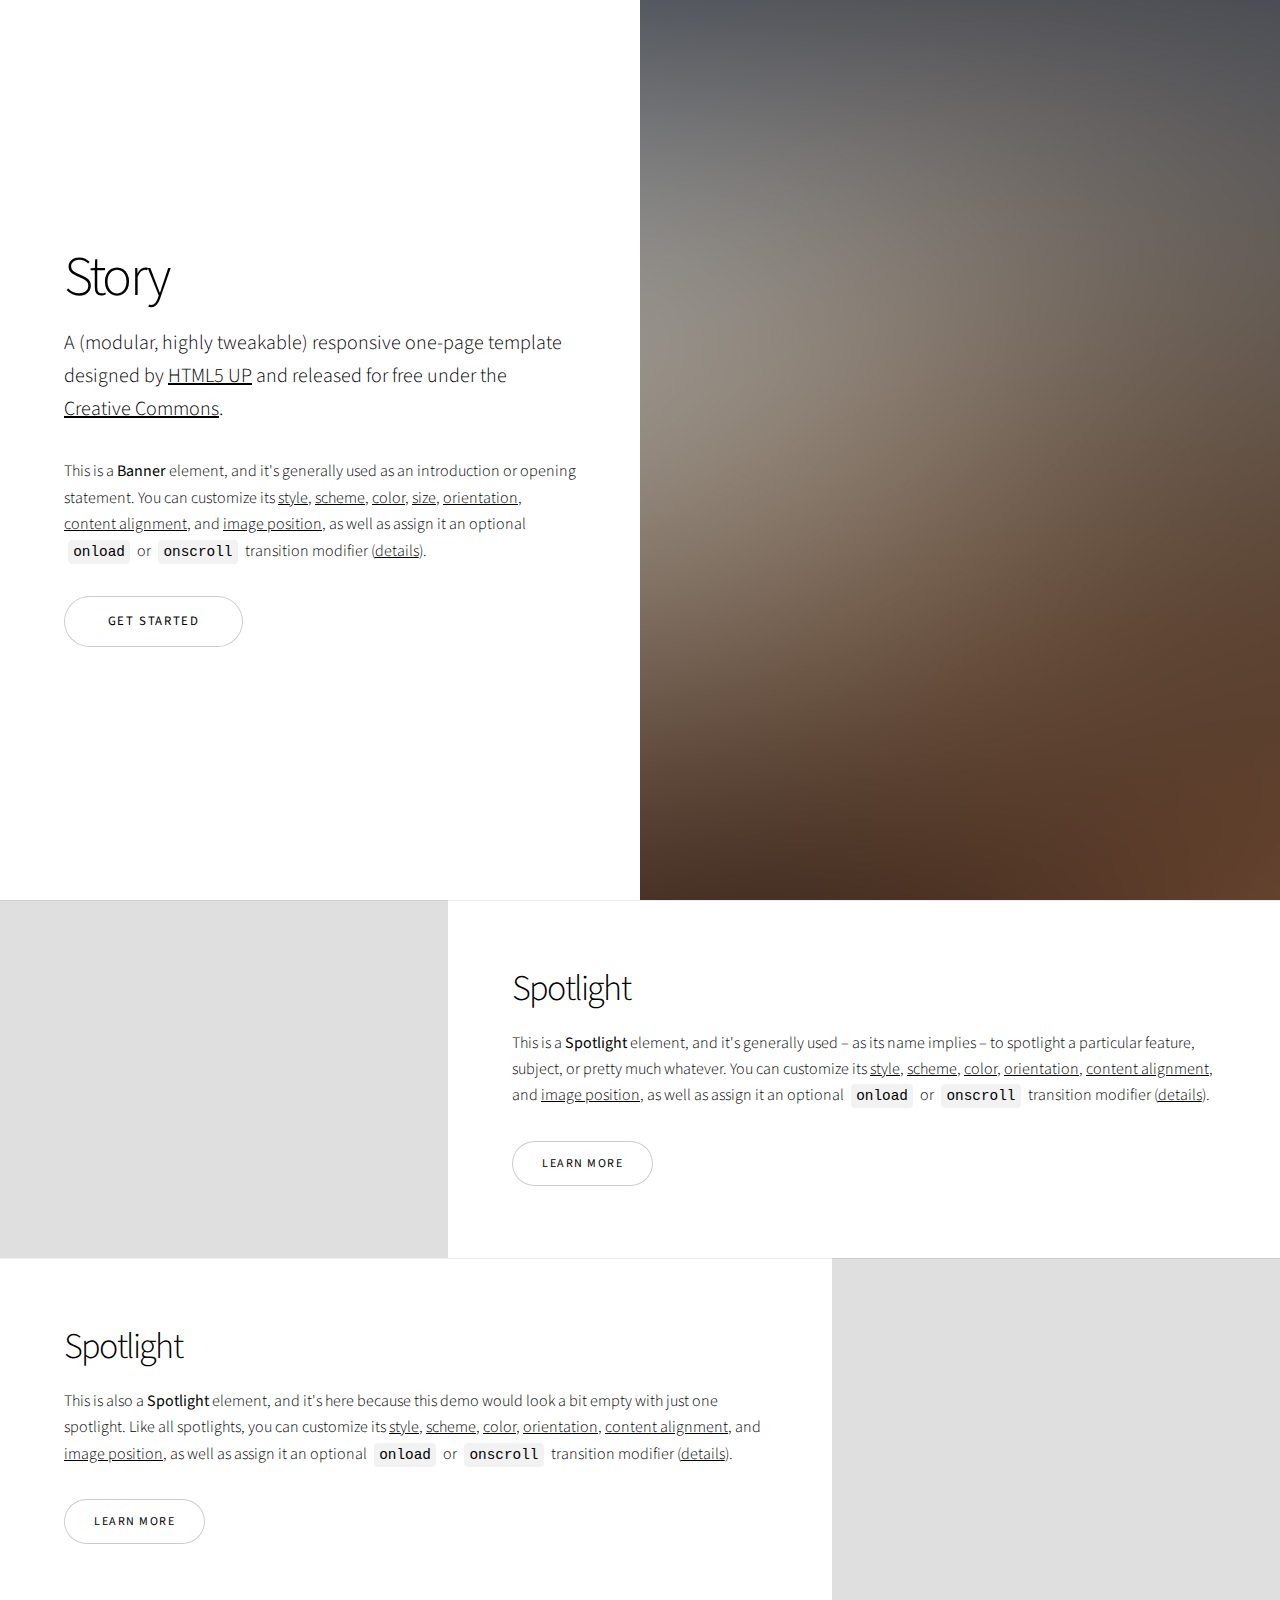
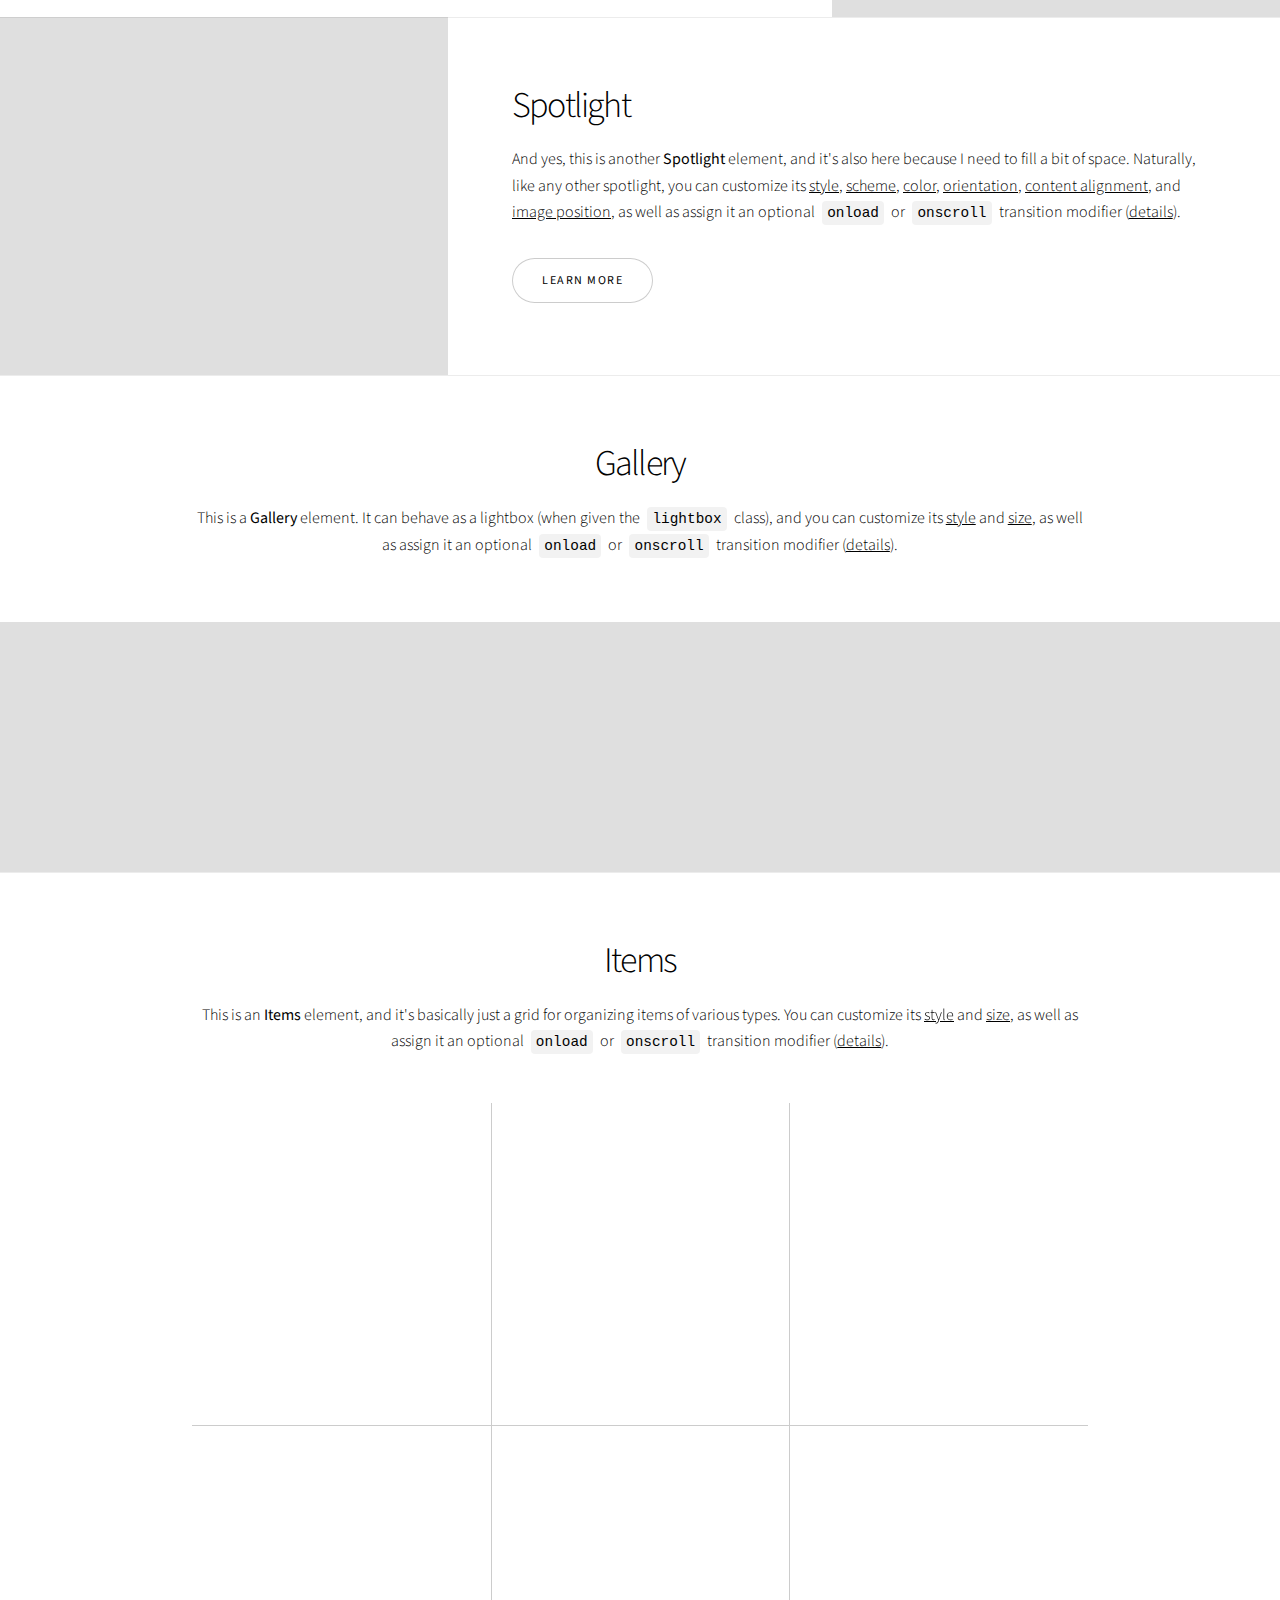
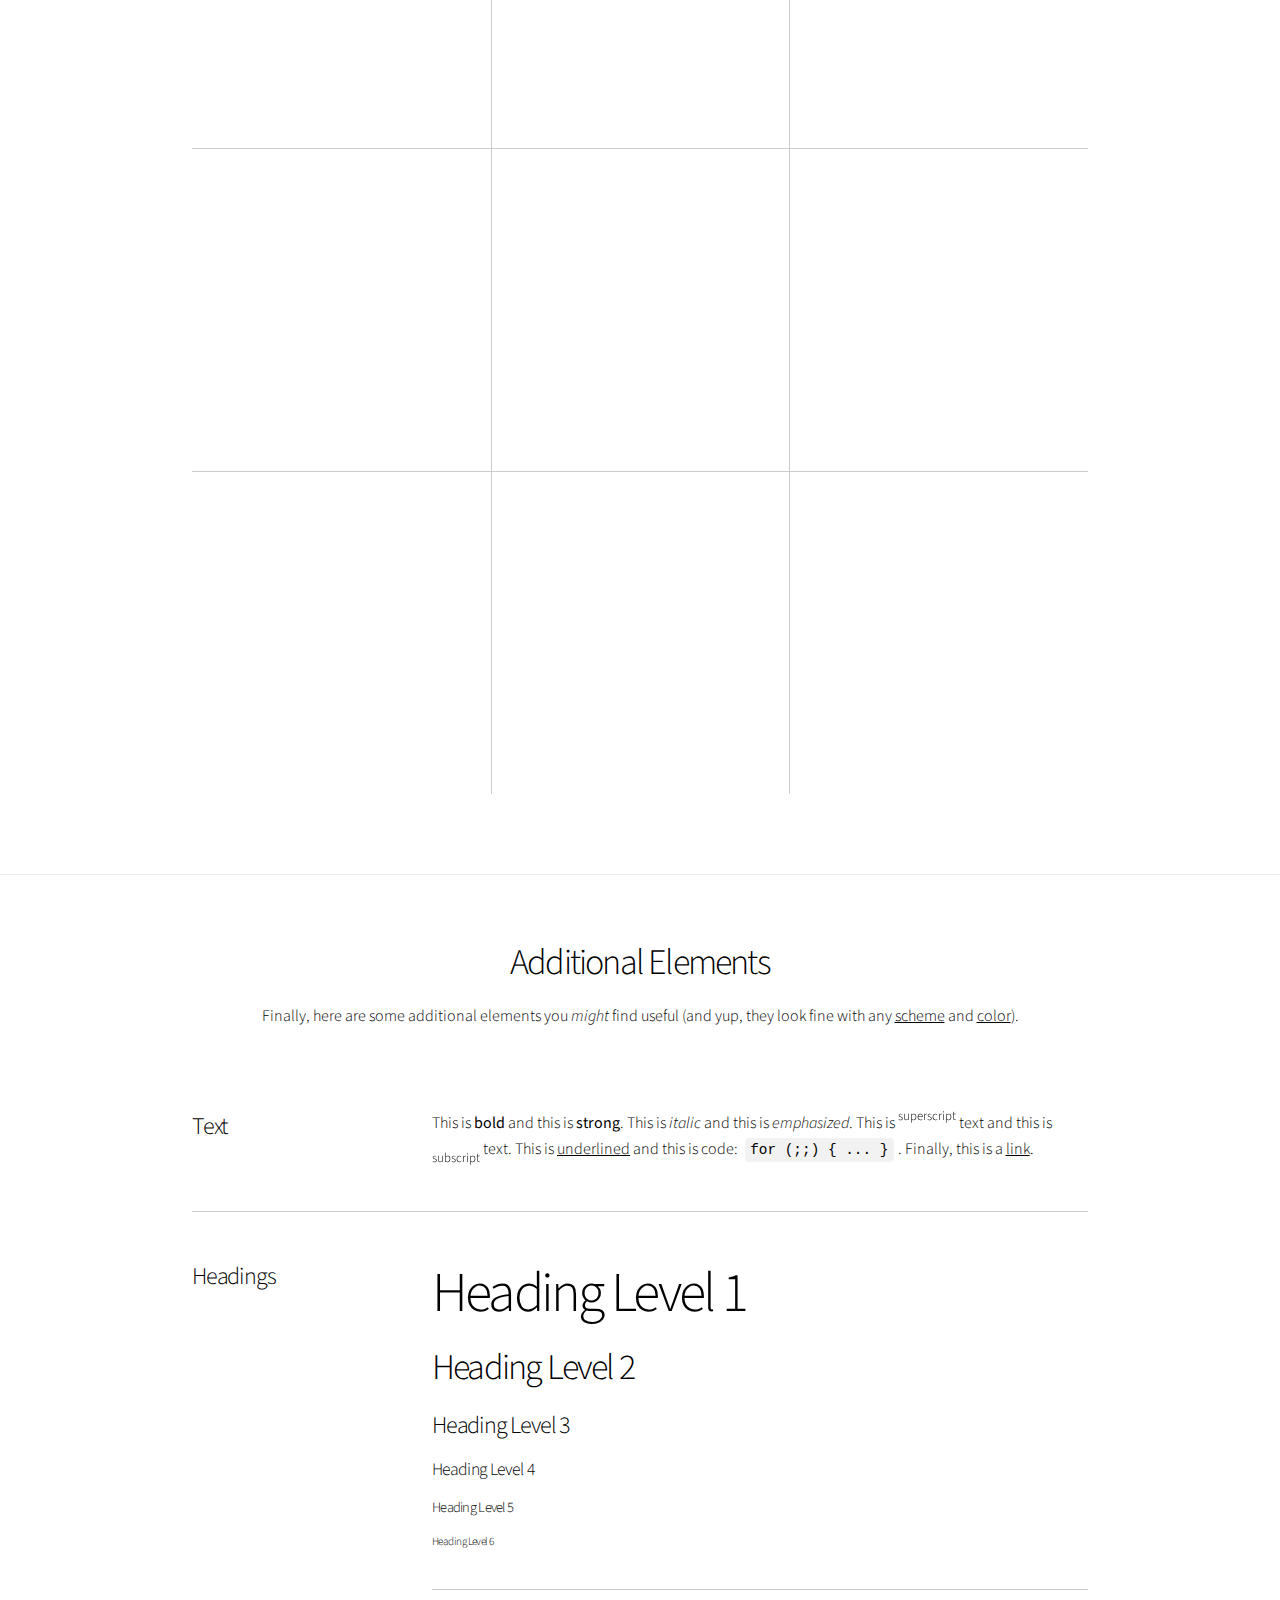
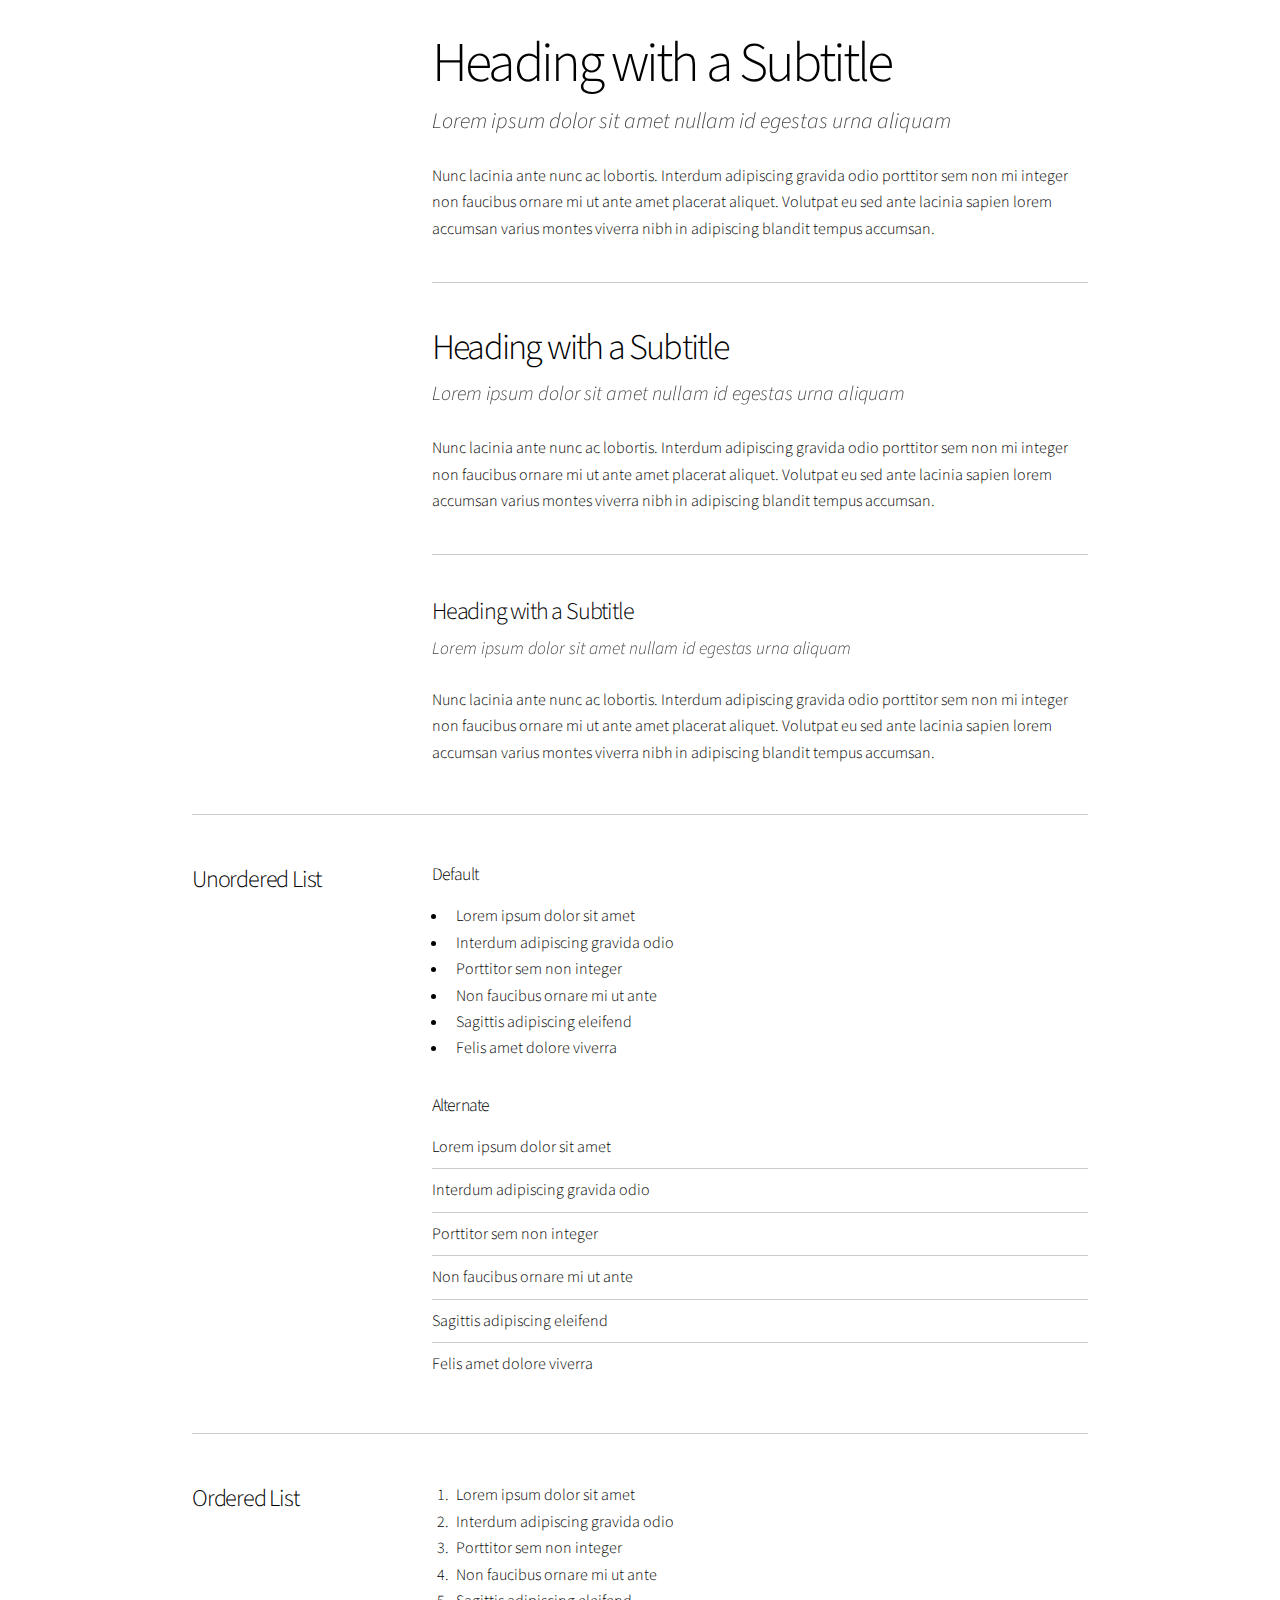
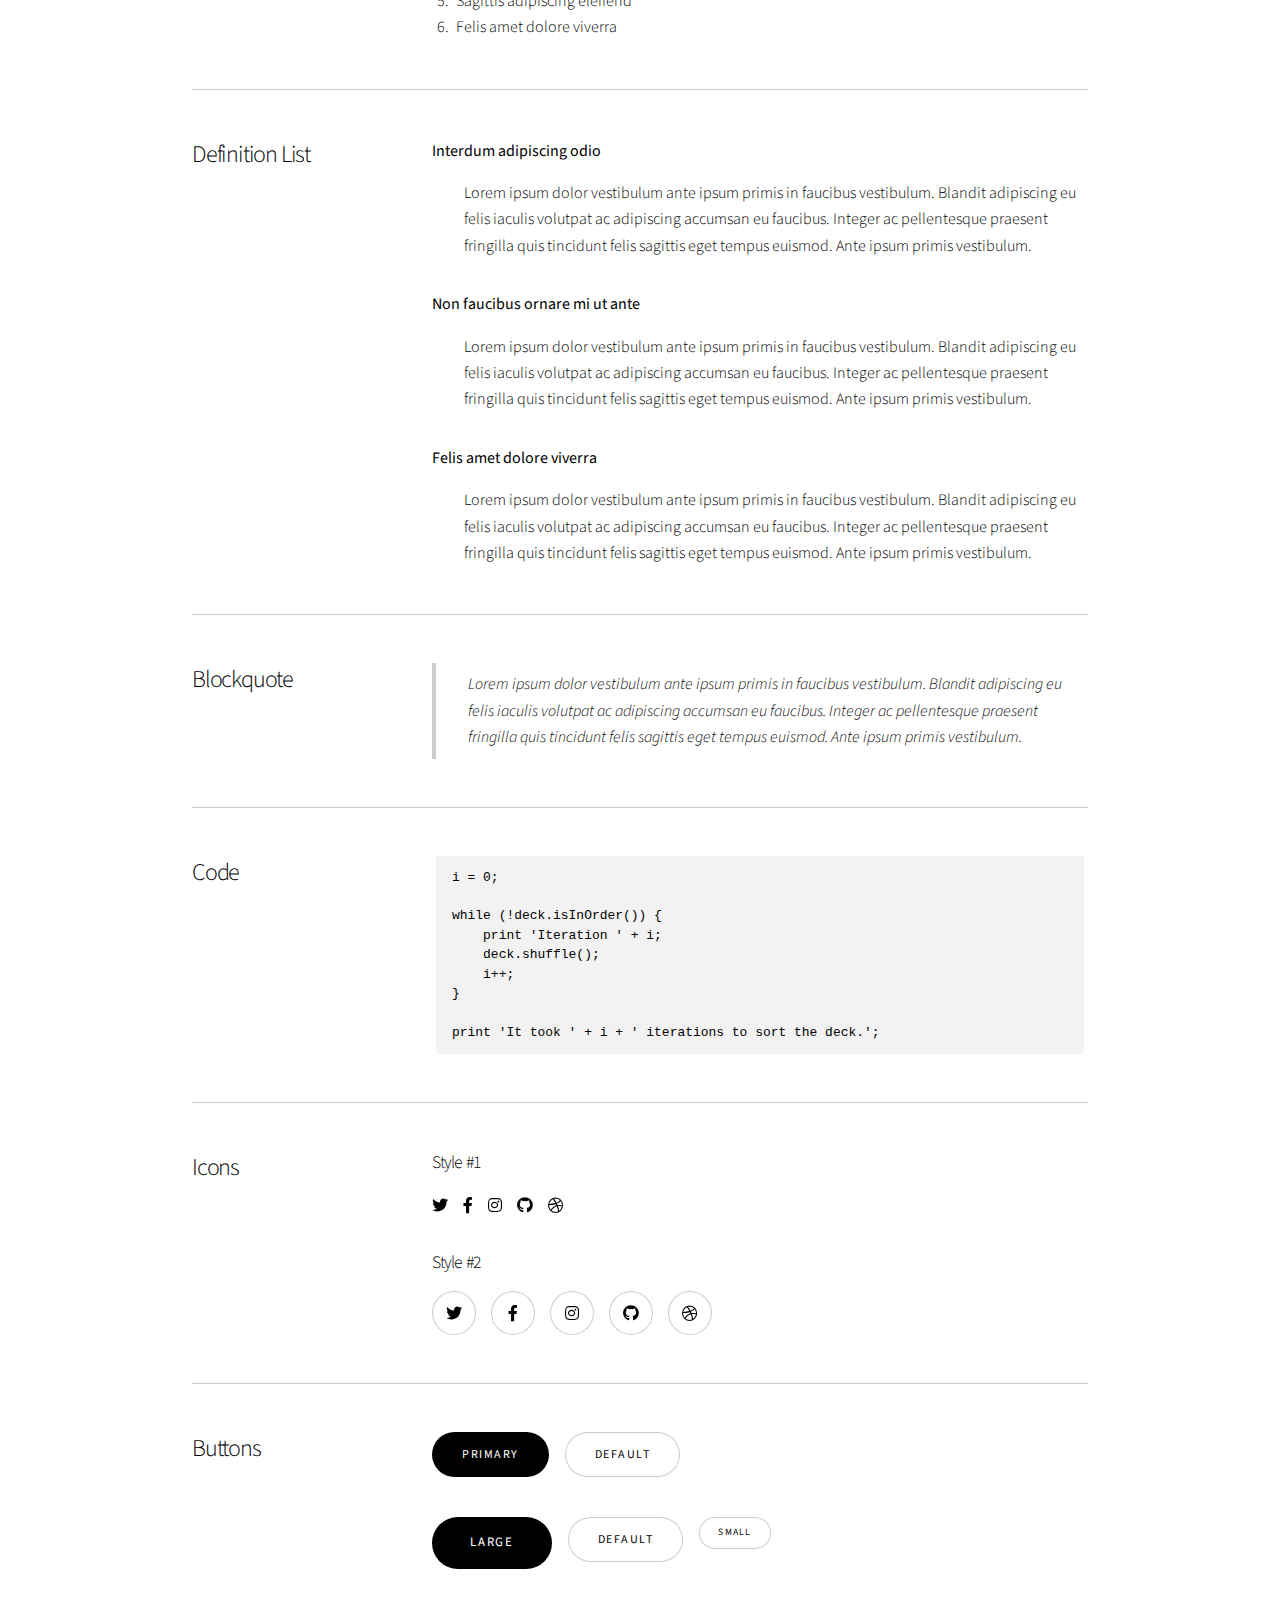
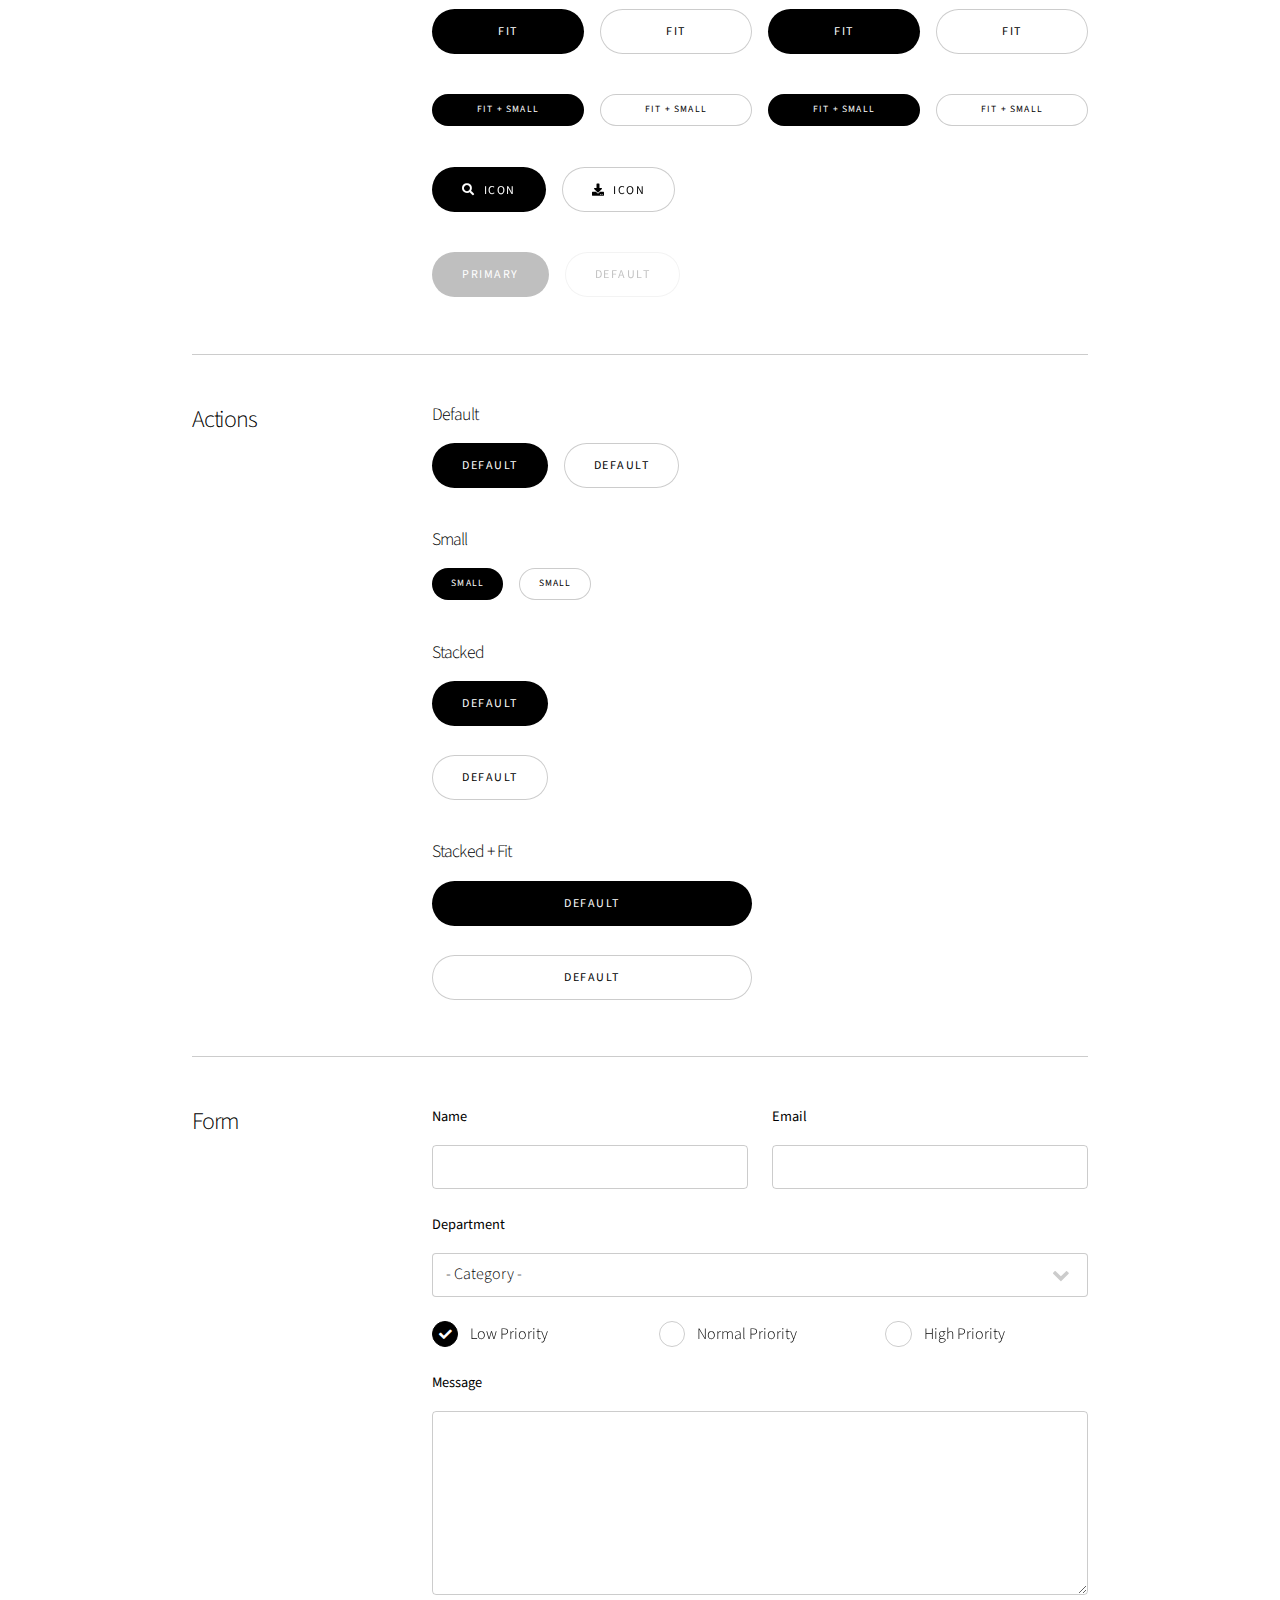
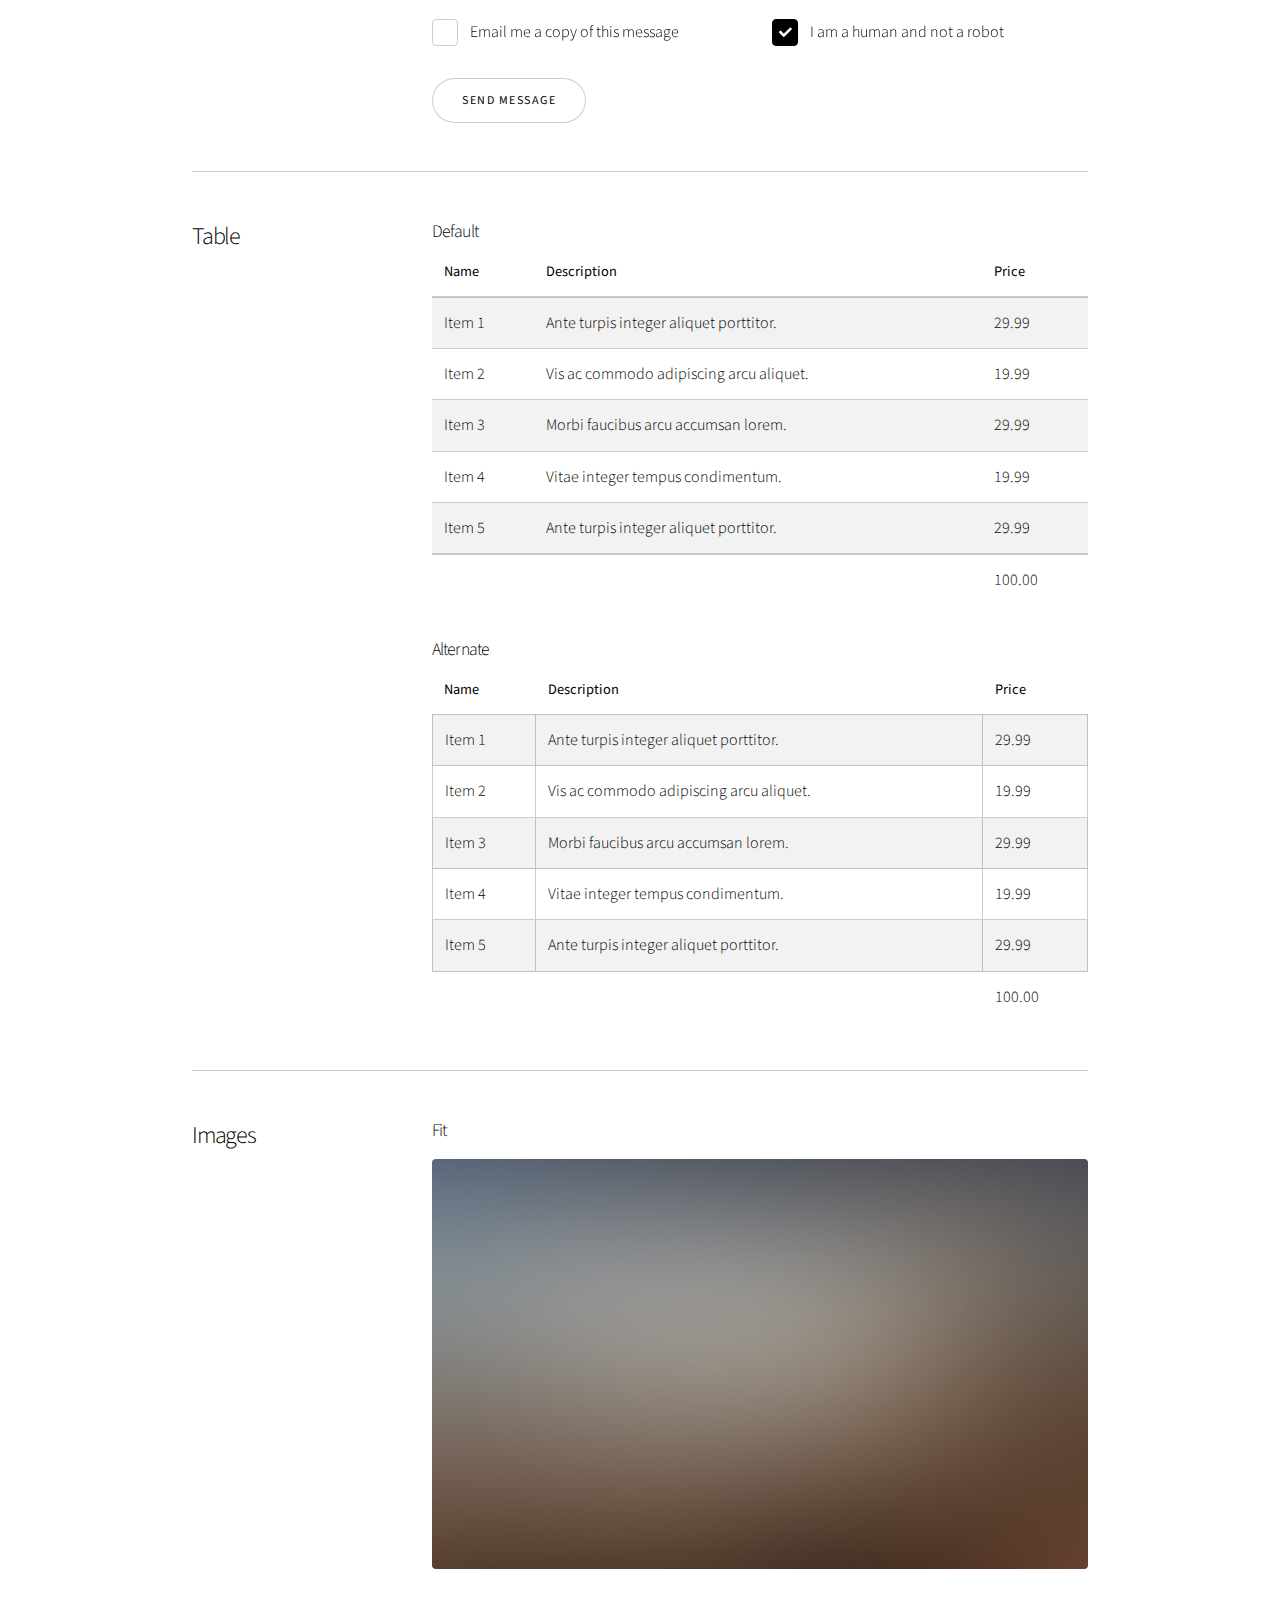
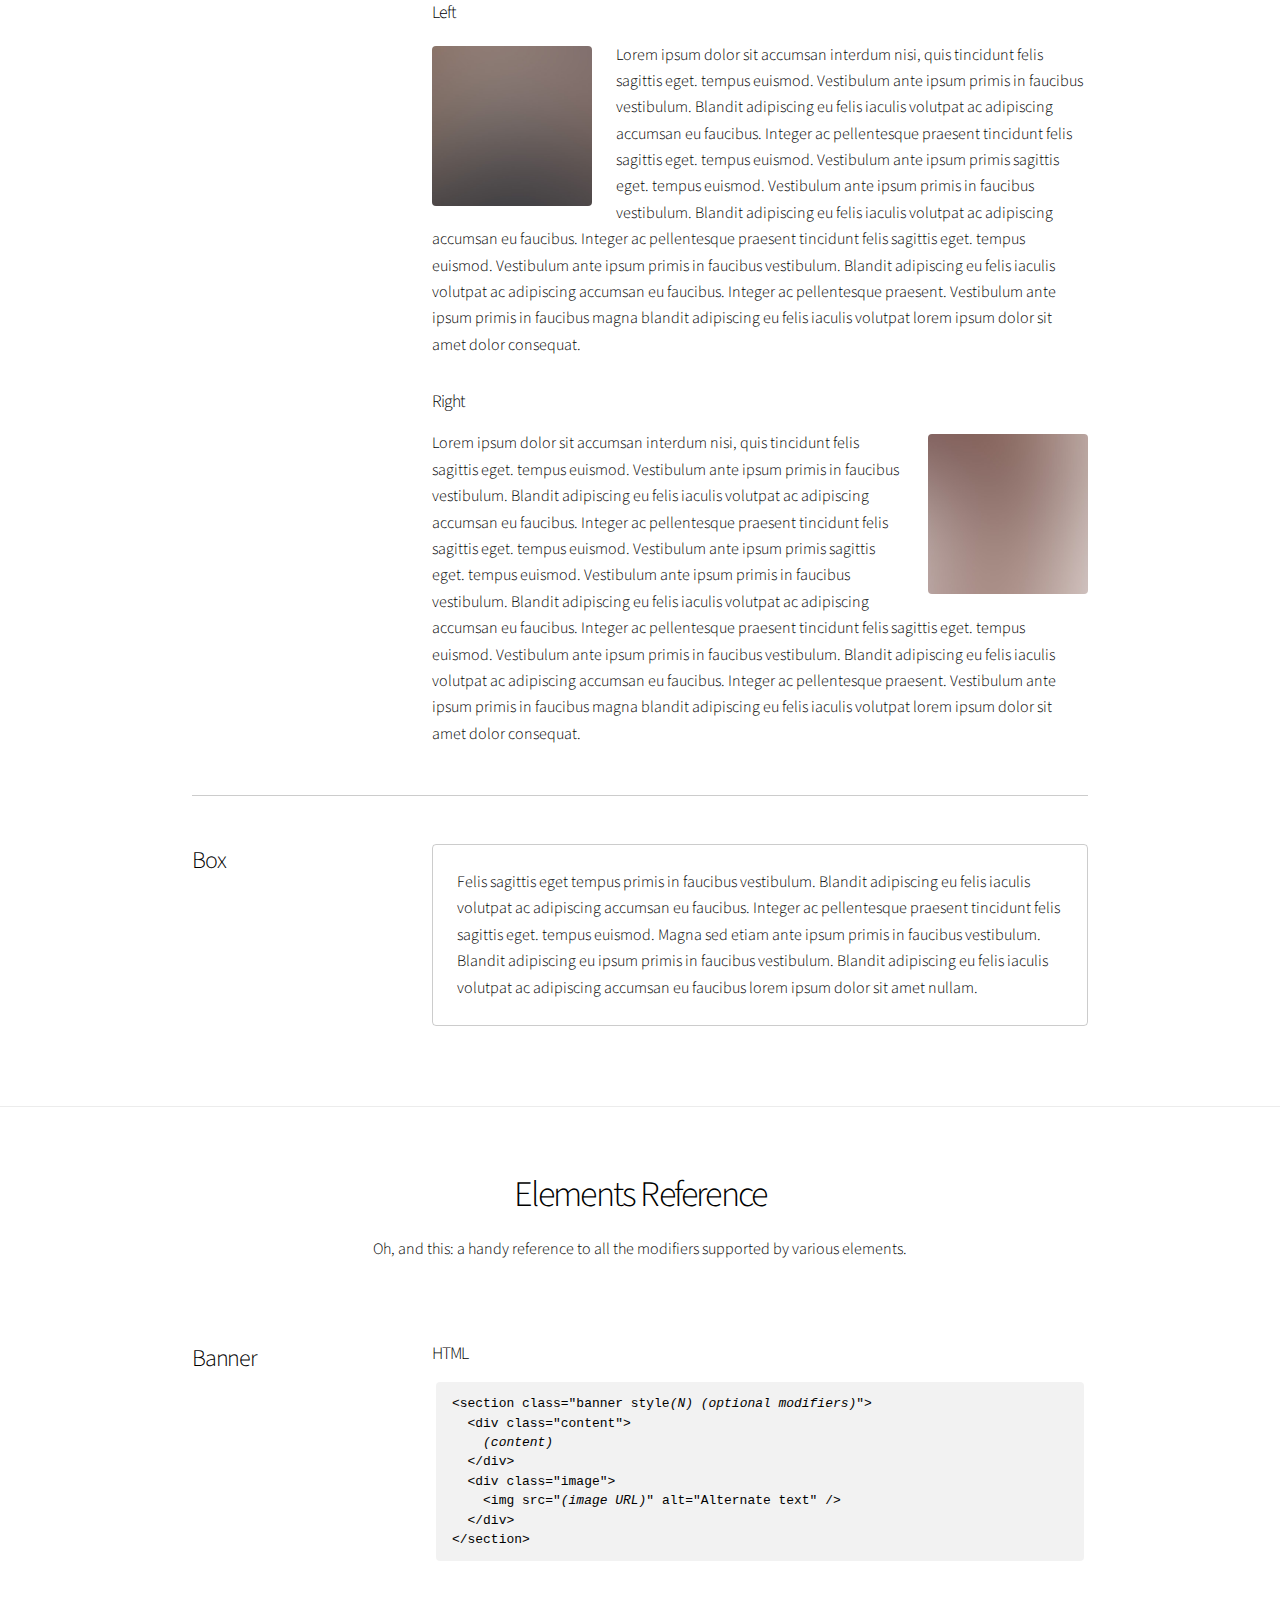
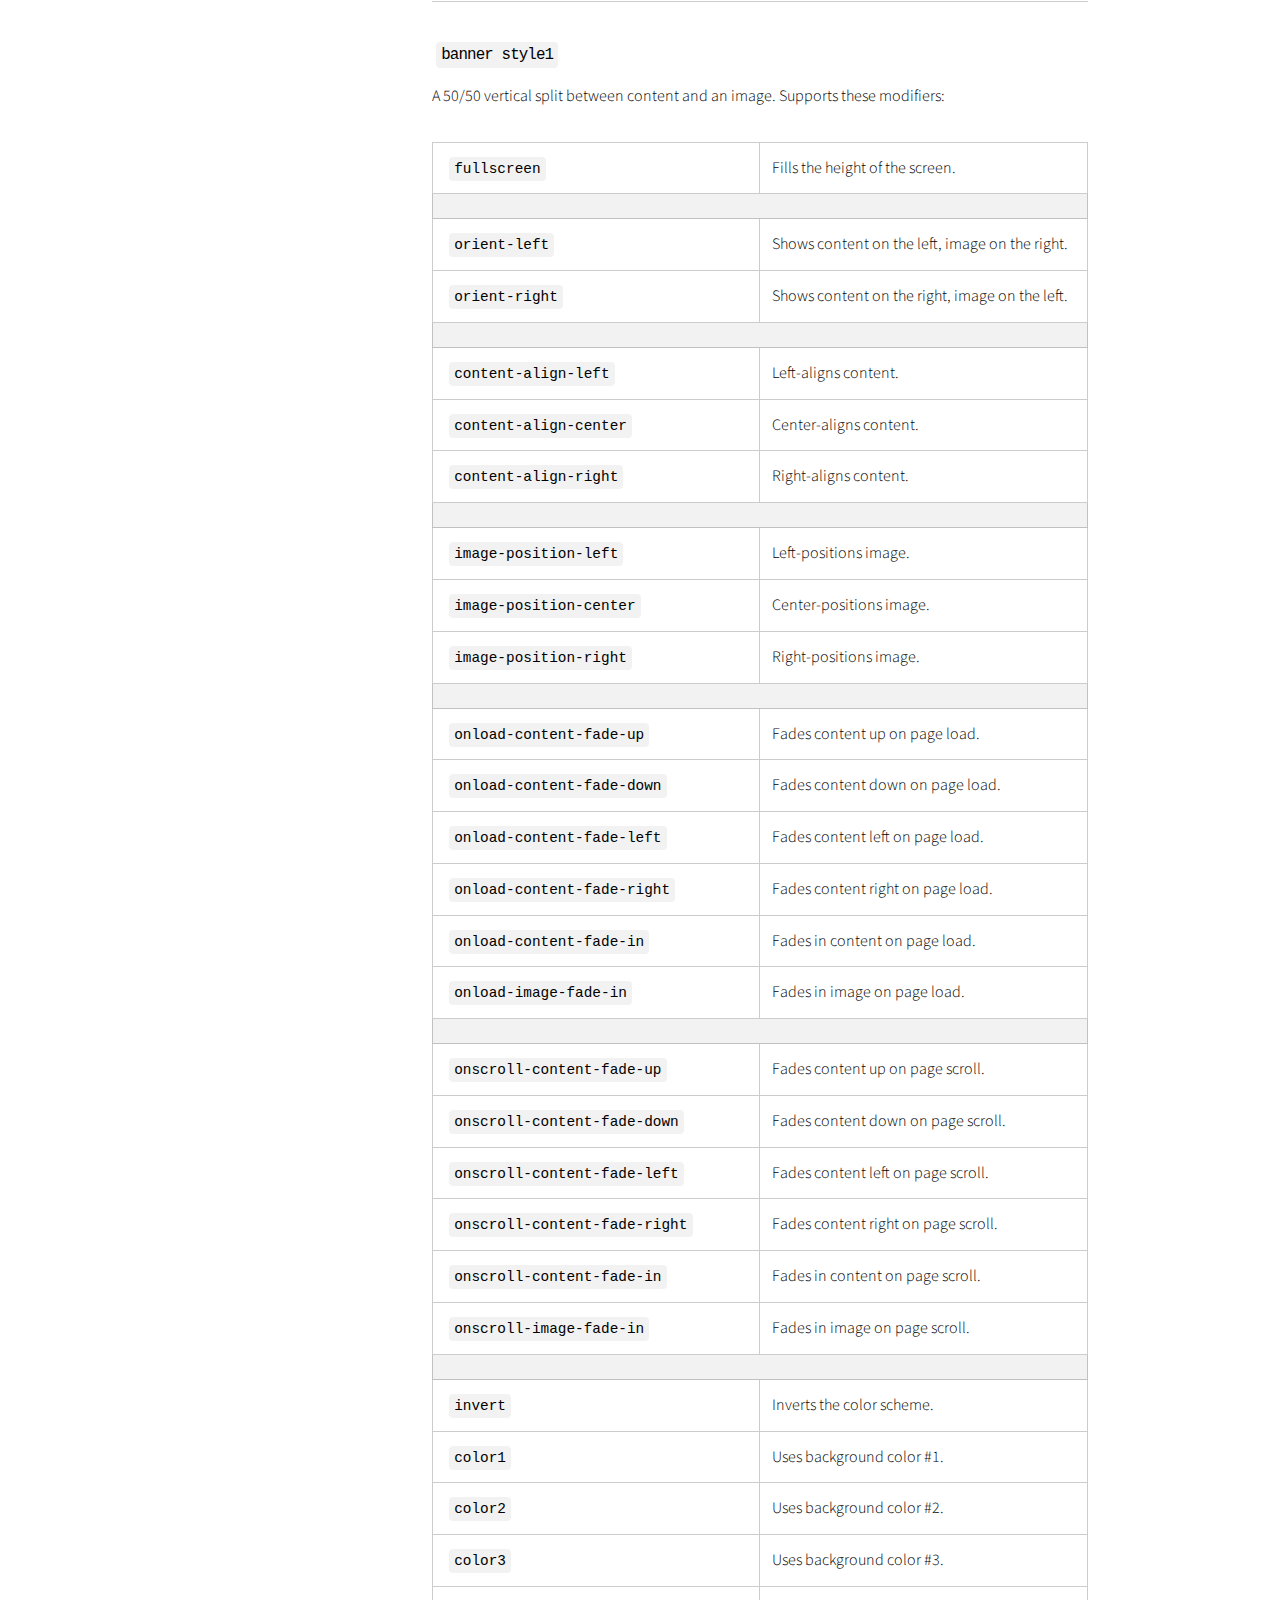
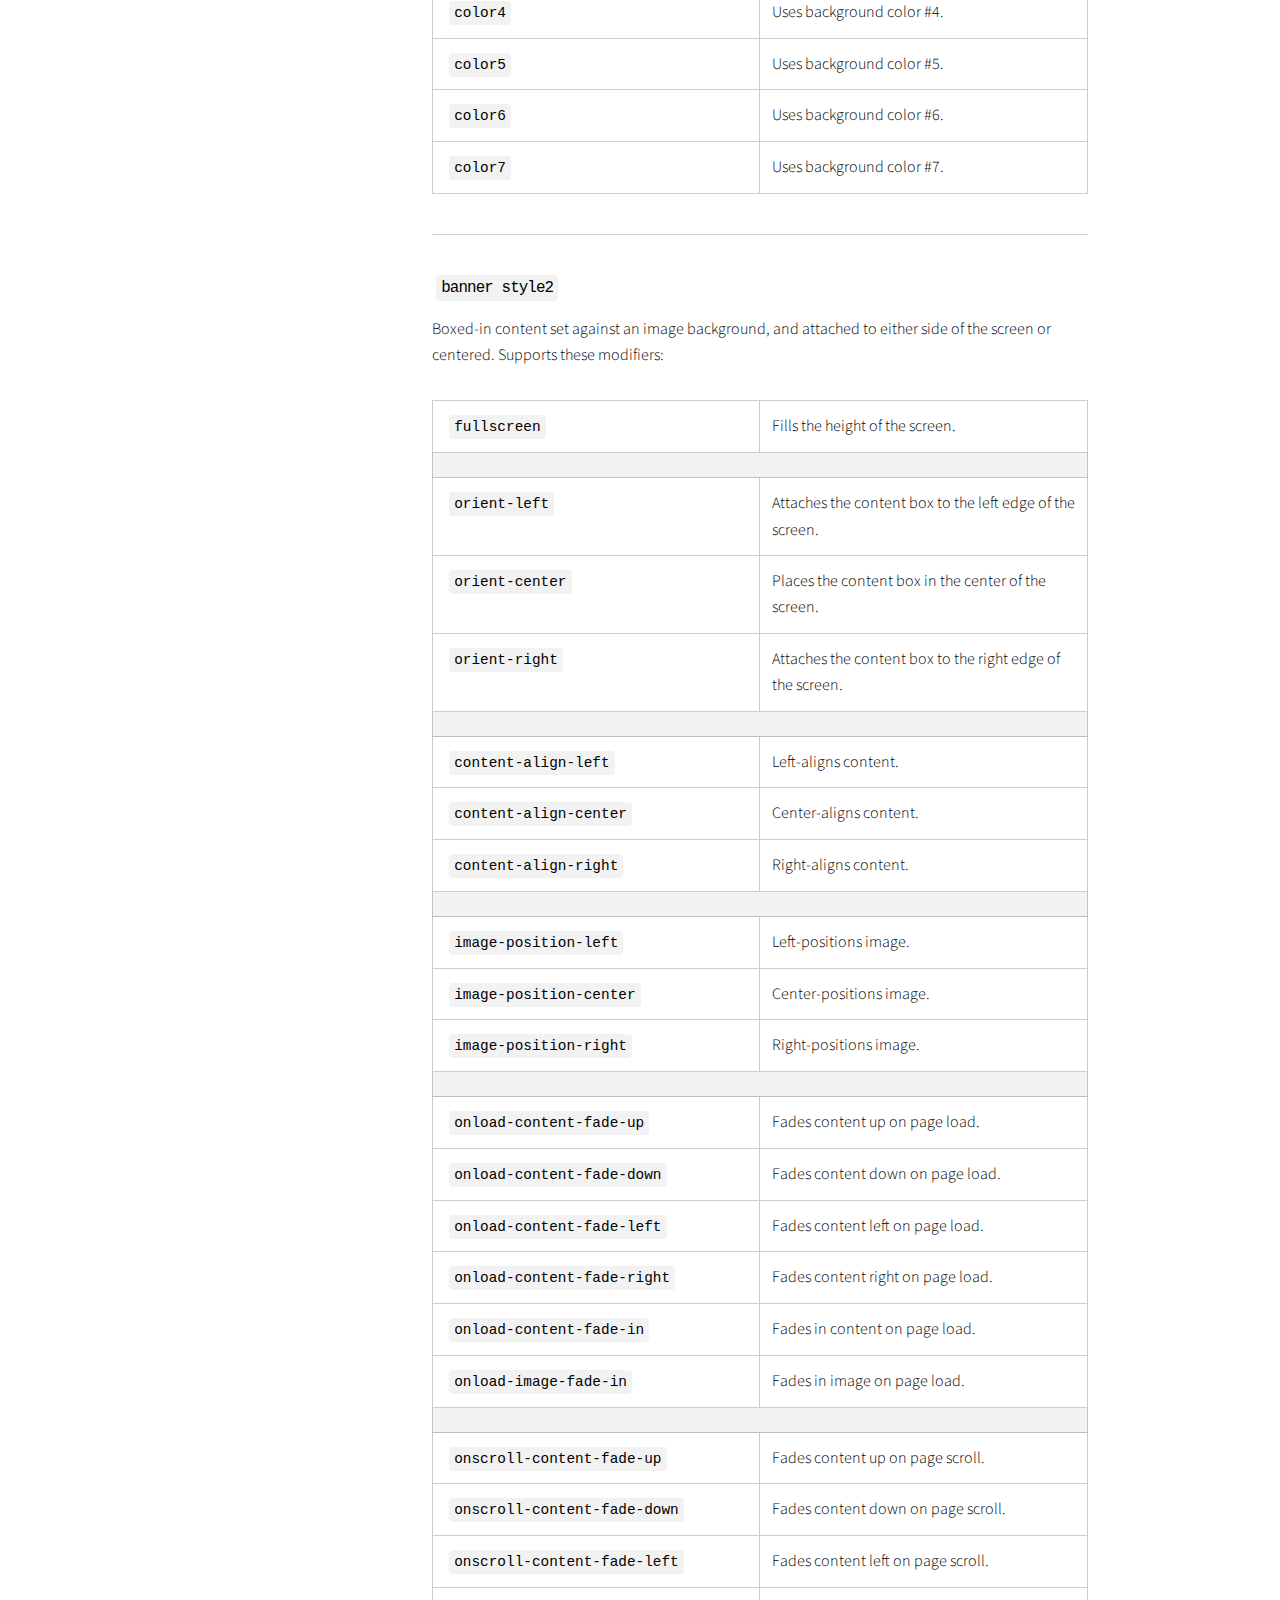
==== index-demo.html @ 6ba94d91 "Add files via upload" ====
<!DOCTYPE HTML>
<!--
	Story by HTML5 UP
	html5up.net | @ajlkn
	Free for personal and commercial use under the CCA 3.0 license (html5up.net/license)

	Note: Only needed for demo purposes. Delete for production sites.
-->
<html>
	<head>
		<title>Story by HTML5 UP</title>
		<meta charset="utf-8" />
		<meta name="viewport" content="width=device-width, initial-scale=1, user-scalable=no" />
		<link rel="stylesheet" href="assets/css/main.css" />
		<noscript><link rel="stylesheet" href="assets/css/noscript.css" /></noscript>
	</head>
	<body class="is-preload">

		<!-- Wrapper -->
			<div id="wrapper" class="divided">

				<!-- Banner -->
					<section class="banner style1 orient-left content-align-left image-position-right fullscreen onload-image-fade-in onload-content-fade-right">
						<div class="content">
							<h1>Story</h1>
							<p class="major">A (modular, highly tweakable) responsive one-page template designed by <a href="https://html5up.net">HTML5 UP</a> and released for free under the <a href="https://html5up.net/license">Creative Commons</a>.</p>
							<p>This is a <strong>Banner</strong> element, and it's generally used as an introduction or opening statement. You can customize its <span class="demo-controls">appearance with a number of modifiers</span>, as well as assign it an optional <code>onload</code> or <code>onscroll</code> transition modifier (<a href="#reference-banner">details</a>).</p>
							<ul class="actions stacked">
								<li><a href="#first" class="button large wide smooth-scroll-middle">Get Started</a></li>
							</ul>
						</div>
						<div class="image">
							<img src="images/banner.jpg" alt="" />
						</div>
					</section>

				<!-- Spotlight -->
					<section class="spotlight style1 orient-right content-align-left image-position-center onscroll-image-fade-in" id="first">
						<div class="content">
							<h2>Spotlight</h2>
							<p>This is a <strong>Spotlight</strong> element, and it's generally used &ndash; as its name implies &ndash; to spotlight a particular feature, subject, or pretty much whatever. You can customize its <span class="demo-controls">appearance with a number of modifiers</span>, as well as assign it an optional <code>onload</code> or <code>onscroll</code> transition modifier (<a href="#reference-spotlight">details</a>).</p>
							<ul class="actions stacked">
								<li><a href="#" class="button">Learn More</a></li>
							</ul>
						</div>
						<div class="image">
							<img src="images/spotlight01.jpg" alt="" />
						</div>
					</section>

				<!-- Spotlight -->
					<section class="spotlight style1 orient-left content-align-left image-position-center onscroll-image-fade-in">
						<div class="content">
							<h2>Spotlight</h2>
							<p>This is also a <strong>Spotlight</strong> element, and it's here because this demo would look a bit empty with just one spotlight. Like all spotlights, you can customize its <span class="demo-controls">appearance with a number of modifiers</span>, as well as assign it an optional <code>onload</code> or <code>onscroll</code> transition modifier (<a href="#reference-spotlight">details</a>).</p>
							<ul class="actions stacked">
								<li><a href="#" class="button">Learn More</a></li>
							</ul>
						</div>
						<div class="image">
							<img src="images/spotlight02.jpg" alt="" />
						</div>
					</section>

				<!-- Spotlight -->
					<section class="spotlight style1 orient-right content-align-left image-position-center onscroll-image-fade-in">
						<div class="content">
							<h2>Spotlight</h2>
							<p>And yes, this is another <strong>Spotlight</strong> element, and it's also here because I need to fill a bit of space. Naturally, like any other spotlight, you can customize its <span class="demo-controls">appearance with a number of modifiers</span>, as well as assign it an optional <code>onload</code> or <code>onscroll</code> transition modifier (<a href="#reference-spotlight">details</a>).</p>
							<ul class="actions stacked">
								<li><a href="#" class="button">Learn More</a></li>
							</ul>
						</div>
						<div class="image">
							<img src="images/spotlight03.jpg" alt="" />
						</div>
					</section>

				<!-- Gallery -->
					<section class="wrapper style1 align-center">
						<div class="inner">
							<h2>Gallery</h2>
							<p>This is a <strong>Gallery</strong> element. It can behave as a lightbox (when given the <code>lightbox</code> class), and you can customize its <span class="demo-controls">appearance with a number of modifiers</span>, as well as assign it an optional <code>onload</code> or <code>onscroll</code> transition modifier (<a href="#reference-gallery">details</a>).</p>
						</div>

						<!-- Gallery -->
							<div class="gallery style2 medium lightbox onscroll-fade-in">
								<article>
									<a href="images/gallery/fulls/01.jpg" class="image">
										<img src="images/gallery/thumbs/01.jpg" alt="" />
									</a>
									<div class="caption">
										<h3>Title</h3>
										<p>Lorem ipsum dolor amet, consectetur magna etiam elit. Etiam sed ultrices.</p>
										<ul class="actions fixed">
											<li><span class="button small">Details</span></li>
										</ul>
									</div>
								</article>
								<article>
									<a href="images/gallery/fulls/02.jpg" class="image">
										<img src="images/gallery/thumbs/02.jpg" alt="" />
									</a>
									<div class="caption">
										<h3>Title</h3>
										<p>Lorem ipsum dolor amet, consectetur magna etiam elit. Etiam sed ultrices.</p>
										<ul class="actions fixed">
											<li><span class="button small">Details</span></li>
										</ul>
									</div>
								</article>
								<article>
									<a href="images/gallery/fulls/03.jpg" class="image">
										<img src="images/gallery/thumbs/03.jpg" alt="" />
									</a>
									<div class="caption">
										<h3>Title</h3>
										<p>Lorem ipsum dolor amet, consectetur magna etiam elit. Etiam sed ultrices.</p>
										<ul class="actions fixed">
											<li><span class="button small">Details</span></li>
										</ul>
									</div>
								</article>
								<article>
									<a href="images/gallery/fulls/04.jpg" class="image">
										<img src="images/gallery/thumbs/04.jpg" alt="" />
									</a>
									<div class="caption">
										<h3>Title</h3>
										<p>Lorem ipsum dolor amet, consectetur magna etiam elit. Etiam sed ultrices.</p>
										<ul class="actions fixed">
											<li><span class="button small">Details</span></li>
										</ul>
									</div>
								</article>
								<article>
									<a href="images/gallery/fulls/05.jpg" class="image">
										<img src="images/gallery/thumbs/05.jpg" alt="" />
									</a>
									<div class="caption">
										<h3>Title</h3>
										<p>Lorem ipsum dolor amet, consectetur magna etiam elit. Etiam sed ultrices.</p>
										<ul class="actions fixed">
											<li><span class="button small">Details</span></li>
										</ul>
									</div>
								</article>
								<article>
									<a href="images/gallery/fulls/06.jpg" class="image">
										<img src="images/gallery/thumbs/06.jpg" alt="" />
									</a>
									<div class="caption">
										<h3>Title</h3>
										<p>Lorem ipsum dolor amet, consectetur magna etiam elit. Etiam sed ultrices.</p>
										<ul class="actions fixed">
											<li><span class="button small">Details</span></li>
										</ul>
									</div>
								</article>
								<article>
									<a href="images/gallery/fulls/07.jpg" class="image">
										<img src="images/gallery/thumbs/07.jpg" alt="" />
									</a>
									<div class="caption">
										<h3>Title</h3>
										<p>Lorem ipsum dolor amet, consectetur magna etiam elit. Etiam sed ultrices.</p>
										<ul class="actions fixed">
											<li><span class="button small">Details</span></li>
										</ul>
									</div>
								</article>
								<article>
									<a href="images/gallery/fulls/08.jpg" class="image">
										<img src="images/gallery/thumbs/08.jpg" alt="" />
									</a>
									<div class="caption">
										<h3>Title</h3>
										<p>Lorem ipsum dolor amet, consectetur magna etiam elit. Etiam sed ultrices.</p>
										<ul class="actions fixed">
											<li><span class="button small">Details</span></li>
										</ul>
									</div>
								</article>
								<article>
									<a href="images/gallery/fulls/09.jpg" class="image">
										<img src="images/gallery/thumbs/09.jpg" alt="" />
									</a>
									<div class="caption">
										<h3>Title</h3>
										<p>Lorem ipsum dolor amet, consectetur magna etiam elit. Etiam sed ultrices.</p>
										<ul class="actions fixed">
											<li><span class="button small">Details</span></li>
										</ul>
									</div>
								</article>
								<article>
									<a href="images/gallery/fulls/10.jpg" class="image">
										<img src="images/gallery/thumbs/10.jpg" alt="" />
									</a>
									<div class="caption">
										<h3>Title</h3>
										<p>Lorem ipsum dolor amet, consectetur magna etiam elit. Etiam sed ultrices.</p>
										<ul class="actions fixed">
											<li><span class="button small">Details</span></li>
										</ul>
									</div>
								</article>
								<article>
									<a href="images/gallery/fulls/11.jpg" class="image">
										<img src="images/gallery/thumbs/11.jpg" alt="" />
									</a>
									<div class="caption">
										<h3>Title</h3>
										<p>Lorem ipsum dolor amet, consectetur magna etiam elit. Etiam sed ultrices.</p>
										<ul class="actions fixed">
											<li><span class="button small">Details</span></li>
										</ul>
									</div>
								</article>
								<article>
									<a href="images/gallery/fulls/12.jpg" class="image">
										<img src="images/gallery/thumbs/12.jpg" alt="" />
									</a>
									<div class="caption">
										<h3>Title</h3>
										<p>Lorem ipsum dolor amet, consectetur magna etiam elit. Etiam sed ultrices.</p>
										<ul class="actions fixed">
											<li><span class="button small">Details</span></li>
										</ul>
									</div>
								</article>
							</div>

					</section>

				<!-- Items -->
					<section class="wrapper style1 align-center">
						<div class="inner">
							<h2>Items</h2>
							<p>This is an <strong>Items</strong> element, and it's basically just a grid for organizing items of various types. You can customize its <span class="demo-controls">appearance with a number of modifiers</span>, as well as assign it an optional <code>onload</code> or <code>onscroll</code> transition modifier (<a href="#reference-items">details</a>).</p>
							<div class="items style1 medium onscroll-fade-in">
								<section>
									<span class="icon style2 major fa-gem"></span>
									<h3>One</h3>
									<p>Lorem ipsum dolor sit amet, consectetur adipiscing elit. Morbi dui turpis, cursus eget orci amet aliquam congue semper. Etiam eget ultrices risus nec tempor elit.</p>
								</section>
								<section>
									<span class="icon solid style2 major fa-save"></span>
									<h3>Two</h3>
									<p>Lorem ipsum dolor sit amet, consectetur adipiscing elit. Morbi dui turpis, cursus eget orci amet aliquam congue semper. Etiam eget ultrices risus nec tempor elit.</p>
								</section>
								<section>
									<span class="icon solid style2 major fa-chart-bar"></span>
									<h3>Three</h3>
									<p>Lorem ipsum dolor sit amet, consectetur adipiscing elit. Morbi dui turpis, cursus eget orci amet aliquam congue semper. Etiam eget ultrices risus nec tempor elit.</p>
								</section>
								<section>
									<span class="icon solid style2 major fa-wifi"></span>
									<h3>Four</h3>
									<p>Lorem ipsum dolor sit amet, consectetur adipiscing elit. Morbi dui turpis, cursus eget orci amet aliquam congue semper. Etiam eget ultrices risus nec tempor elit.</p>
								</section>
								<section>
									<span class="icon solid style2 major fa-cog"></span>
									<h3>Five</h3>
									<p>Lorem ipsum dolor sit amet, consectetur adipiscing elit. Morbi dui turpis, cursus eget orci amet aliquam congue semper. Etiam eget ultrices risus nec tempor elit.</p>
								</section>
								<section>
									<span class="icon style2 major fa-paper-plane"></span>
									<h3>Six</h3>
									<p>Lorem ipsum dolor sit amet, consectetur adipiscing elit. Morbi dui turpis, cursus eget orci amet aliquam congue semper. Etiam eget ultrices risus nec tempor elit.</p>
								</section>
								<section>
									<span class="icon solid style2 major fa-desktop"></span>
									<h3>Seven</h3>
									<p>Lorem ipsum dolor sit amet, consectetur adipiscing elit. Morbi dui turpis, cursus eget orci amet aliquam congue semper. Etiam eget ultrices risus nec tempor elit.</p>
								</section>
								<section>
									<span class="icon solid style2 major fa-sync-alt"></span>
									<h3>Eight</h3>
									<p>Lorem ipsum dolor sit amet, consectetur adipiscing elit. Morbi dui turpis, cursus eget orci amet aliquam congue semper. Etiam eget ultrices risus nec tempor elit.</p>
								</section>
								<section>
									<span class="icon solid style2 major fa-hashtag"></span>
									<h3>Nine</h3>
									<p>Lorem ipsum dolor sit amet, consectetur adipiscing elit. Morbi dui turpis, cursus eget orci amet aliquam congue semper. Etiam eget ultrices risus nec tempor elit.</p>
								</section>
								<section>
									<span class="icon solid style2 major fa-bolt"></span>
									<h3>Ten</h3>
									<p>Lorem ipsum dolor sit amet, consectetur adipiscing elit. Morbi dui turpis, cursus eget orci amet aliquam congue semper. Etiam eget ultrices risus nec tempor elit.</p>
								</section>
								<section>
									<span class="icon style2 major fa-envelope"></span>
									<h3>Eleven</h3>
									<p>Lorem ipsum dolor sit amet, consectetur adipiscing elit. Morbi dui turpis, cursus eget orci amet aliquam congue semper. Etiam eget ultrices risus nec tempor elit.</p>
								</section>
								<section>
									<span class="icon solid style2 major fa-leaf"></span>
									<h3>Twelve</h3>
									<p>Lorem ipsum dolor sit amet, consectetur adipiscing elit. Morbi dui turpis, cursus eget orci amet aliquam congue semper. Etiam eget ultrices risus nec tempor elit.</p>
								</section>
							</div>
						</div>
					</section>

				<!-- Additional Elements -->
					<section class="wrapper style1 align-center">
						<div class="inner">
							<h2>Additional Elements</h2>
							<p>Finally, here are some additional elements you <em>might</em> find useful (and yup, they look fine with any <span class="demo-controls">appearance</span>).</p>
							<div class="index align-left">

								<!-- Text -->
									<section>
										<header>
											<h3>Text</h3>
										</header>
										<div class="content">

											<p>This is <b>bold</b> and this is <strong>strong</strong>. This is <i>italic</i> and this is <em>emphasized</em>.
											This is <sup>superscript</sup> text and this is <sub>subscript</sub> text.
											This is <u>underlined</u> and this is code: <code>for (;;) { ... }</code>.
											Finally, this is a <a href="#">link</a>.</p>

										</div>
									</section>

								<!-- Heading -->
									<section>
										<header>
											<h3>Headings</h3>
										</header>
										<div class="content">

											<h1>Heading Level 1</h1>
											<h2>Heading Level 2</h2>
											<h3>Heading Level 3</h3>
											<h4>Heading Level 4</h4>
											<h5>Heading Level 5</h5>
											<h6>Heading Level 6</h6>

											<hr />

											<header>
												<h1>Heading with a Subtitle</h1>
												<p>Lorem ipsum dolor sit amet nullam id egestas urna aliquam</p>
											</header>
											<p>Nunc lacinia ante nunc ac lobortis. Interdum adipiscing gravida odio porttitor sem non mi integer non faucibus ornare mi ut ante amet placerat aliquet. Volutpat eu sed ante lacinia sapien lorem accumsan varius montes viverra nibh in adipiscing blandit tempus accumsan.</p>

											<hr />

											<header>
												<h2>Heading with a Subtitle</h2>
												<p>Lorem ipsum dolor sit amet nullam id egestas urna aliquam</p>
											</header>
											<p>Nunc lacinia ante nunc ac lobortis. Interdum adipiscing gravida odio porttitor sem non mi integer non faucibus ornare mi ut ante amet placerat aliquet. Volutpat eu sed ante lacinia sapien lorem accumsan varius montes viverra nibh in adipiscing blandit tempus accumsan.</p>

											<hr />

											<header>
												<h3>Heading with a Subtitle</h3>
												<p>Lorem ipsum dolor sit amet nullam id egestas urna aliquam</p>
											</header>
											<p>Nunc lacinia ante nunc ac lobortis. Interdum adipiscing gravida odio porttitor sem non mi integer non faucibus ornare mi ut ante amet placerat aliquet. Volutpat eu sed ante lacinia sapien lorem accumsan varius montes viverra nibh in adipiscing blandit tempus accumsan.</p>

										</div>
									</section>

								<!-- Unordered List -->
									<section>
										<header>
											<h3>Unordered List</h3>
										</header>
										<div class="content">

											<h4>Default</h4>
											<ul>
												<li>Lorem ipsum dolor sit amet</li>
												<li>Interdum adipiscing gravida odio</li>
												<li>Porttitor sem non integer</li>
												<li>Non faucibus ornare mi ut ante</li>
												<li>Sagittis adipiscing eleifend</li>
												<li>Felis amet dolore viverra</li>
											</ul>

											<h4>Alternate</h4>
											<ul class="alt">
												<li>Lorem ipsum dolor sit amet</li>
												<li>Interdum adipiscing gravida odio</li>
												<li>Porttitor sem non integer</li>
												<li>Non faucibus ornare mi ut ante</li>
												<li>Sagittis adipiscing eleifend</li>
												<li>Felis amet dolore viverra</li>
											</ul>

										</div>
									</section>

								<!-- Ordered List -->
									<section>
										<header>
											<h3>Ordered List</h3>
										</header>
										<div class="content">

											<ol>
												<li>Lorem ipsum dolor sit amet</li>
												<li>Interdum adipiscing gravida odio</li>
												<li>Porttitor sem non integer</li>
												<li>Non faucibus ornare mi ut ante</li>
												<li>Sagittis adipiscing eleifend</li>
												<li>Felis amet dolore viverra</li>
											</ol>

										</div>
									</section>

								<!-- Definition List -->
									<section>
										<header>
											<h3>Definition List</h3>
										</header>
										<div class="content">

											<dl>
												<dt>Interdum adipiscing odio</dt>
												<dd>
													<p>Lorem ipsum dolor vestibulum ante ipsum primis in faucibus vestibulum. Blandit adipiscing eu felis iaculis volutpat ac adipiscing accumsan eu faucibus. Integer ac pellentesque praesent fringilla quis tincidunt felis sagittis eget tempus euismod. Ante ipsum primis vestibulum.</p>
												</dd>
												<dt>Non faucibus ornare mi ut ante</dt>
												<dd>
													<p>Lorem ipsum dolor vestibulum ante ipsum primis in faucibus vestibulum. Blandit adipiscing eu felis iaculis volutpat ac adipiscing accumsan eu faucibus. Integer ac pellentesque praesent fringilla quis tincidunt felis sagittis eget tempus euismod. Ante ipsum primis vestibulum.</p>
												</dd>
												<dt>Felis amet dolore viverra</dt>
												<dd>
													<p>Lorem ipsum dolor vestibulum ante ipsum primis in faucibus vestibulum. Blandit adipiscing eu felis iaculis volutpat ac adipiscing accumsan eu faucibus. Integer ac pellentesque praesent fringilla quis tincidunt felis sagittis eget tempus euismod. Ante ipsum primis vestibulum.</p>
												</dd>
											</dl>

										</div>
									</section>

								<!-- Blockquote -->
									<section>
										<header>
											<h3>Blockquote</h3>
										</header>
										<div class="content">

											<blockquote>Lorem ipsum dolor vestibulum ante ipsum primis in faucibus vestibulum. Blandit adipiscing eu felis iaculis volutpat ac adipiscing accumsan eu faucibus. Integer ac pellentesque praesent fringilla quis tincidunt felis sagittis eget tempus euismod. Ante ipsum primis vestibulum.</blockquote>

										</div>
									</section>

								<!-- Code -->
									<section>
										<header>
											<h3>Code</h3>
										</header>
										<div class="content">

											<pre><code>i = 0;

while (!deck.isInOrder()) {
    print 'Iteration ' + i;
    deck.shuffle();
    i++;
}

print 'It took ' + i + ' iterations to sort the deck.';
</code></pre>

										</div>
									</section>

								<!-- Icons -->
									<section>
										<header>
											<h3>Icons</h3>
										</header>
										<div class="content">

											<h4>Style #1</h4>
											<ul class="icons">
												<li><a href="#" class="icon brands style1 fa-twitter"><span class="label">Twitter</span></a></li>
												<li><a href="#" class="icon brands style1 fa-facebook-f"><span class="label">Facebook</span></a></li>
												<li><a href="#" class="icon brands style1 fa-instagram"><span class="label">Instagram</span></a></li>
												<li><a href="#" class="icon brands style1 fa-github"><span class="label">Github</span></a></li>
												<li><a href="#" class="icon brands style1 fa-dribbble"><span class="label">Dribbble</span></a></li>
											</ul>

											<h4>Style #2</h4>
											<ul class="icons">
												<li><a href="#" class="icon brands style2 fa-twitter"><span class="label">Twitter</span></a></li>
												<li><a href="#" class="icon brands style2 fa-facebook-f"><span class="label">Facebook</span></a></li>
												<li><a href="#" class="icon brands style2 fa-instagram"><span class="label">Instagram</span></a></li>
												<li><a href="#" class="icon brands style2 fa-github"><span class="label">Github</span></a></li>
												<li><a href="#" class="icon brands style2 fa-dribbble"><span class="label">Dribbble</span></a></li>
											</ul>

										</div>
									</section>

								<!-- Buttons -->
									<section>
										<header>
											<h3>Buttons</h3>
										</header>
										<div class="content">

											<ul class="actions">
												<li><a href="#" class="button primary">Primary</a></li>
												<li><a href="#" class="button">Default</a></li>
											</ul>
											<ul class="actions">
												<li><a href="#" class="button primary large">Large</a></li>
												<li><a href="#" class="button">Default</a></li>
												<li><a href="#" class="button small">Small</a></li>
											</ul>
											<ul class="actions fit">
												<li><a href="#" class="button primary fit">Fit</a></li>
												<li><a href="#" class="button fit">Fit</a></li>
												<li><a href="#" class="button primary fit">Fit</a></li>
												<li><a href="#" class="button fit">Fit</a></li>
											</ul>
											<ul class="actions fit small">
												<li><a href="#" class="button primary fit small">Fit + Small</a></li>
												<li><a href="#" class="button fit small">Fit + Small</a></li>
												<li><a href="#" class="button primary fit small">Fit + Small</a></li>
												<li><a href="#" class="button fit small">Fit + Small</a></li>
											</ul>
											<ul class="actions">
												<li><a href="#" class="button primary icon solid fa-search">Icon</a></li>
												<li><a href="#" class="button icon solid fa-download">Icon</a></li>
											</ul>
											<ul class="actions">
												<li><span class="button primary disabled">Primary</span></li>
												<li><span class="button disabled">Default</span></li>
											</ul>

										</div>
									</section>

								<!-- Actions -->
									<section>
										<header>
											<h3>Actions</h3>
										</header>
										<div class="content">

											<h4>Default</h4>
											<ul class="actions">
												<li><a href="#" class="button primary">Default</a></li>
												<li><a href="#" class="button">Default</a></li>
											</ul>

											<h4>Small</h4>
											<ul class="actions small">
												<li><a href="#" class="button primary small">Small</a></li>
												<li><a href="#" class="button small">Small</a></li>
											</ul>

											<h4>Stacked</h4>
											<ul class="actions stacked">
												<li><a href="#" class="button primary">Default</a></li>
												<li><a href="#" class="button">Default</a></li>
											</ul>

											<h4>Stacked + Fit</h4>
											<ul class="actions stacked">
												<li><a href="#" class="button primary fit">Default</a></li>
												<li><a href="#" class="button fit">Default</a></li>
											</ul>

										</div>
									</section>

								<!-- Form -->
									<section>
										<header>
											<h3>Form</h3>
										</header>
										<div class="content">

											<form method="post" action="#">
												<div class="fields">
													<div class="field half">
														<label for="name">Name</label>
														<input type="text" name="name" id="name" value="" />
													</div>
													<div class="field half">
														<label for="email">Email</label>
														<input type="email" name="email" id="email" value="" />
													</div>
													<div class="field">
														<label for="department">Department</label>
														<select name="department" id="department">
															<option value="">- Category -</option>
															<option value="1">Manufacturing</option>
															<option value="2">Shipping</option>
															<option value="3">Administration</option>
															<option value="4">Human Resources</option>
														</select>
													</div>
													<div class="field third">
														<input type="radio" id="priority-low" name="priority" checked />
														<label for="priority-low">Low Priority</label>
													</div>
													<div class="field third">
														<input type="radio" id="priority-normal" name="priority" />
														<label for="priority-normal">Normal Priority</label>
													</div>
													<div class="field third">
														<input type="radio" id="priority-high" name="priority" />
														<label for="priority-high">High Priority</label>
													</div>
													<div class="field">
														<label for="message">Message</label>
														<textarea name="message" id="message" rows="6"></textarea>
													</div>
													<div class="field half">
														<input type="checkbox" id="copy" name="copy" />
														<label for="copy">Email me a copy of this message</label>
													</div>
													<div class="field half">
														<input type="checkbox" id="human" name="human" checked />
														<label for="human">I am a human and not a robot</label>
													</div>
												</div>
												<ul class="actions">
													<li><input type="submit" name="submit" id="submit" value="Send Message" /></li>
												</ul>
											</form>

										</div>
									</section>

								<!-- Table -->
									<section>
										<header>
											<h3>Table</h3>
										</header>
										<div class="content">

											<h4>Default</h4>
											<div class="table-wrapper">
												<table>
													<thead>
														<tr>
															<th>Name</th>
															<th>Description</th>
															<th>Price</th>
														</tr>
													</thead>
													<tbody>
														<tr>
															<td>Item 1</td>
															<td>Ante turpis integer aliquet porttitor.</td>
															<td>29.99</td>
														</tr>
														<tr>
															<td>Item 2</td>
															<td>Vis ac commodo adipiscing arcu aliquet.</td>
															<td>19.99</td>
														</tr>
														<tr>
															<td>Item 3</td>
															<td> Morbi faucibus arcu accumsan lorem.</td>
															<td>29.99</td>
														</tr>
														<tr>
															<td>Item 4</td>
															<td>Vitae integer tempus condimentum.</td>
															<td>19.99</td>
														</tr>
														<tr>
															<td>Item 5</td>
															<td>Ante turpis integer aliquet porttitor.</td>
															<td>29.99</td>
														</tr>
													</tbody>
													<tfoot>
														<tr>
															<td colspan="2"></td>
															<td>100.00</td>
														</tr>
													</tfoot>
												</table>
											</div>

											<h4>Alternate</h4>
											<div class="table-wrapper">
												<table class="alt">
													<thead>
														<tr>
															<th>Name</th>
															<th>Description</th>
															<th>Price</th>
														</tr>
													</thead>
													<tbody>
														<tr>
															<td>Item 1</td>
															<td>Ante turpis integer aliquet porttitor.</td>
															<td>29.99</td>
														</tr>
														<tr>
															<td>Item 2</td>
															<td>Vis ac commodo adipiscing arcu aliquet.</td>
															<td>19.99</td>
														</tr>
														<tr>
															<td>Item 3</td>
															<td> Morbi faucibus arcu accumsan lorem.</td>
															<td>29.99</td>
														</tr>
														<tr>
															<td>Item 4</td>
															<td>Vitae integer tempus condimentum.</td>
															<td>19.99</td>
														</tr>
														<tr>
															<td>Item 5</td>
															<td>Ante turpis integer aliquet porttitor.</td>
															<td>29.99</td>
														</tr>
													</tbody>
													<tfoot>
														<tr>
															<td colspan="2"></td>
															<td>100.00</td>
														</tr>
													</tfoot>
												</table>
											</div>

										</div>
									</section>

								<!-- Images -->
									<section>
										<header>
											<h3>Images</h3>
										</header>
										<div class="content">

											<h4>Fit</h4>
											<span class="image fit"><img src="images/banner.jpg" alt="" /></span>

											<h4>Left</h4>
											<p><span class="image left"><img src="images/pic01.jpg" alt="" /></span>Lorem ipsum dolor sit accumsan interdum nisi, quis tincidunt felis sagittis eget. tempus euismod. Vestibulum ante ipsum primis in faucibus vestibulum. Blandit adipiscing eu felis iaculis volutpat ac adipiscing accumsan eu faucibus. Integer ac pellentesque praesent tincidunt felis sagittis eget. tempus euismod. Vestibulum ante ipsum primis sagittis eget. tempus euismod. Vestibulum ante ipsum primis in faucibus vestibulum. Blandit adipiscing eu felis iaculis volutpat ac adipiscing accumsan eu faucibus. Integer ac pellentesque praesent tincidunt felis sagittis eget. tempus euismod. Vestibulum ante ipsum primis in faucibus vestibulum. Blandit adipiscing eu felis iaculis volutpat ac adipiscing accumsan eu faucibus. Integer ac pellentesque praesent. Vestibulum ante ipsum primis in faucibus magna blandit adipiscing eu felis iaculis volutpat lorem ipsum dolor sit amet dolor consequat.</p>

											<h4>Right</h4>
											<p><span class="image right"><img src="images/pic02.jpg" alt="" /></span>Lorem ipsum dolor sit accumsan interdum nisi, quis tincidunt felis sagittis eget. tempus euismod. Vestibulum ante ipsum primis in faucibus vestibulum. Blandit adipiscing eu felis iaculis volutpat ac adipiscing accumsan eu faucibus. Integer ac pellentesque praesent tincidunt felis sagittis eget. tempus euismod. Vestibulum ante ipsum primis sagittis eget. tempus euismod. Vestibulum ante ipsum primis in faucibus vestibulum. Blandit adipiscing eu felis iaculis volutpat ac adipiscing accumsan eu faucibus. Integer ac pellentesque praesent tincidunt felis sagittis eget. tempus euismod. Vestibulum ante ipsum primis in faucibus vestibulum. Blandit adipiscing eu felis iaculis volutpat ac adipiscing accumsan eu faucibus. Integer ac pellentesque praesent. Vestibulum ante ipsum primis in faucibus magna blandit adipiscing eu felis iaculis volutpat lorem ipsum dolor sit amet dolor consequat.</p>

										</div>
									</section>

								<!-- Box -->
									<section>
										<header>
											<h3>Box</h3>
										</header>
										<div class="content">

											<div class="box">
												<p>Felis sagittis eget tempus primis in faucibus vestibulum. Blandit adipiscing eu felis iaculis volutpat ac adipiscing accumsan eu faucibus. Integer ac pellentesque praesent tincidunt felis sagittis eget. tempus euismod. Magna sed etiam ante ipsum primis in faucibus vestibulum. Blandit adipiscing eu ipsum primis in faucibus vestibulum. Blandit adipiscing eu felis iaculis volutpat ac adipiscing accumsan eu faucibus lorem ipsum dolor sit amet nullam.</p>
											</div>

										</div>
									</section>

							</div>


						</div>
					</section>

				<!-- Modifiers -->
					<section class="wrapper style1 align-center" id="reference">
						<div class="inner">
							<h2>Elements Reference</h2>
							<p>Oh, and this: a handy reference to all the modifiers supported by various elements.</p>
							<div class="index align-left">

								<!-- Banner -->
									<section id="reference-banner">
										<header>
											<h3>Banner</h3>
										</header>
										<div class="content">

											<h4>HTML</h4>
<pre><code>&lt;section class="banner style<em>(N)</em> <em>(optional modifiers)</em>"&gt;
  &lt;div class="content"&gt;
    <em>(content)</em>
  &lt;/div&gt;
  &lt;div class="image"&gt;
    &lt;img src="<em>(image URL)</em>" alt="Alternate text" /&gt;
  &lt;/div&gt;
&lt;/section&gt;</code></pre>

											<hr />

											<!-- style1 -->
												<section>
													<h4><code>banner style1</code></h4>
													<p>A 50/50 vertical split between content and an image. Supports these modifiers:</p>

													<div class="table-wrapper">
														<table class="alt uniform fixed">
															<tbody>
																<tr>
																	<td><code>fullscreen</code></td>
																	<td>Fills the height of the screen.</td>
																</tr>
																<tr class="alt">
																	<td colspan="2"></td>
																</tr>
																<tr>
																	<td><code>orient-left</code></td>
																	<td>Shows content on the left, image on the right.</td>
																</tr>
																<tr>
																	<td><code>orient-right</code></td>
																	<td>Shows content on the right, image on the left.</td>
																</tr>
																<tr class="alt">
																	<td colspan="2"></td>
																</tr>
																<tr>
																	<td><code>content-align-left</code></td>
																	<td>Left-aligns content.</td>
																</tr>
																<tr>
																	<td><code>content-align-center</code></td>
																	<td>Center-aligns content.</td>
																</tr>
																<tr>
																	<td><code>content-align-right</code></td>
																	<td>Right-aligns content.</td>
																</tr>
																<tr class="alt">
																	<td colspan="2"></td>
																</tr>
																<tr>
																	<td><code>image-position-left</code></td>
																	<td>Left-positions image.</td>
																</tr>
																<tr>
																	<td><code>image-position-center</code></td>
																	<td>Center-positions image.</td>
																</tr>
																<tr>
																	<td><code>image-position-right</code></td>
																	<td>Right-positions image.</td>
																</tr>
																<tr class="alt">
																	<td colspan="2"></td>
																</tr>
																<tr>
																	<td><code>onload-content-fade-up</code></td>
																	<td>Fades content up on page load.</td>
																</tr>
																<tr>
																	<td><code>onload-content-fade-down</code></td>
																	<td>Fades content down on page load.</td>
																</tr>
																<tr>
																	<td><code>onload-content-fade-left</code></td>
																	<td>Fades content left on page load.</td>
																</tr>
																<tr>
																	<td><code>onload-content-fade-right</code></td>
																	<td>Fades content right on page load.</td>
																</tr>
																<tr>
																	<td><code>onload-content-fade-in</code></td>
																	<td>Fades in content on page load.</td>
																</tr>
																<tr>
																	<td><code>onload-image-fade-in</code></td>
																	<td>Fades in image on page load.</td>
																</tr>
																<tr class="alt">
																	<td colspan="2"></td>
																</tr>
																<tr>
																	<td><code>onscroll-content-fade-up</code></td>
																	<td>Fades content up on page scroll.</td>
																</tr>
																<tr>
																	<td><code>onscroll-content-fade-down</code></td>
																	<td>Fades content down on page scroll.</td>
																</tr>
																<tr>
																	<td><code>onscroll-content-fade-left</code></td>
																	<td>Fades content left on page scroll.</td>
																</tr>
																<tr>
																	<td><code>onscroll-content-fade-right</code></td>
																	<td>Fades content right on page scroll.</td>
																</tr>
																<tr>
																	<td><code>onscroll-content-fade-in</code></td>
																	<td>Fades in content on page scroll.</td>
																</tr>
																<tr>
																	<td><code>onscroll-image-fade-in</code></td>
																	<td>Fades in image on page scroll.</td>
																</tr>
																<tr class="alt">
																	<td colspan="2"></td>
																</tr>
																<tr>
																	<td><code>invert</code></td>
																	<td>Inverts the color scheme.</td>
																</tr>
																<tr>
																	<td><code>color1</code></td>
																	<td>Uses background color #1.</td>
																</tr>
																<tr>
																	<td><code>color2</code></td>
																	<td>Uses background color #2.</td>
																</tr>
																<tr>
																	<td><code>color3</code></td>
																	<td>Uses background color #3.</td>
																</tr>
																<tr>
																	<td><code>color4</code></td>
																	<td>Uses background color #4.</td>
																</tr>
																<tr>
																	<td><code>color5</code></td>
																	<td>Uses background color #5.</td>
																</tr>
																<tr>
																	<td><code>color6</code></td>
																	<td>Uses background color #6.</td>
																</tr>
																<tr>
																	<td><code>color7</code></td>
																	<td>Uses background color #7.</td>
																</tr>
															</tbody>
														</table>
													</div>
												</section>

											<hr />

											<!-- style2 -->
												<section>
													<h4><code>banner style2</code></h4>
													<p>Boxed-in content set against an image background, and attached to either side of the screen or centered. Supports these modifiers:</p>

													<div class="table-wrapper">
														<table class="alt uniform fixed">
															<tbody>
																<tr>
																	<td><code>fullscreen</code></td>
																	<td>Fills the height of the screen.</td>
																</tr>
																<tr class="alt">
																	<td colspan="2"></td>
																</tr>
																<tr>
																	<td><code>orient-left</code></td>
																	<td>Attaches the content box to the left edge of the screen.</td>
																</tr>
																<tr>
																	<td><code>orient-center</code></td>
																	<td>Places the content box in the center of the screen.</td>
																</tr>
																<tr>
																	<td><code>orient-right</code></td>
																	<td>Attaches the content box to the right edge of the screen.</td>
																</tr>
																<tr class="alt">
																	<td colspan="2"></td>
																</tr>
																<tr>
																	<td><code>content-align-left</code></td>
																	<td>Left-aligns content.</td>
																</tr>
																<tr>
																	<td><code>content-align-center</code></td>
																	<td>Center-aligns content.</td>
																</tr>
																<tr>
																	<td><code>content-align-right</code></td>
																	<td>Right-aligns content.</td>
																</tr>
																<tr class="alt">
																	<td colspan="2"></td>
																</tr>
																<tr>
																	<td><code>image-position-left</code></td>
																	<td>Left-positions image.</td>
																</tr>
																<tr>
																	<td><code>image-position-center</code></td>
																	<td>Center-positions image.</td>
																</tr>
																<tr>
																	<td><code>image-position-right</code></td>
																	<td>Right-positions image.</td>
																</tr>
																<tr class="alt">
																	<td colspan="2"></td>
																</tr>
																<tr>
																	<td><code>onload-content-fade-up</code></td>
																	<td>Fades content up on page load.</td>
																</tr>
																<tr>
																	<td><code>onload-content-fade-down</code></td>
																	<td>Fades content down on page load.</td>
																</tr>
																<tr>
																	<td><code>onload-content-fade-left</code></td>
																	<td>Fades content left on page load.</td>
																</tr>
																<tr>
																	<td><code>onload-content-fade-right</code></td>
																	<td>Fades content right on page load.</td>
																</tr>
																<tr>
																	<td><code>onload-content-fade-in</code></td>
																	<td>Fades in content on page load.</td>
																</tr>
																<tr>
																	<td><code>onload-image-fade-in</code></td>
																	<td>Fades in image on page load.</td>
																</tr>
																<tr class="alt">
																	<td colspan="2"></td>
																</tr>
																<tr>
																	<td><code>onscroll-content-fade-up</code></td>
																	<td>Fades content up on page scroll.</td>
																</tr>
																<tr>
																	<td><code>onscroll-content-fade-down</code></td>
																	<td>Fades content down on page scroll.</td>
																</tr>
																<tr>
																	<td><code>onscroll-content-fade-left</code></td>
																	<td>Fades content left on page scroll.</td>
																</tr>
																<tr>
																	<td><code>onscroll-content-fade-right</code></td>
																	<td>Fades content right on page scroll.</td>
																</tr>
																<tr>
																	<td><code>onscroll-content-fade-in</code></td>
																	<td>Fades in content on page scroll.</td>
																</tr>
																<tr>
																	<td><code>onscroll-image-fade-in</code></td>
																	<td>Fades in image on page scroll.</td>
																</tr>
																<tr class="alt">
																	<td colspan="2"></td>
																</tr>
																<tr>
																	<td><code>invert</code></td>
																	<td>Inverts the color scheme.</td>
																</tr>
																<tr>
																	<td><code>color1</code></td>
																	<td>Uses background color #1.</td>
																</tr>
																<tr>
																	<td><code>color2</code></td>
																	<td>Uses background color #2.</td>
																</tr>
																<tr>
																	<td><code>color3</code></td>
																	<td>Uses background color #3.</td>
																</tr>
																<tr>
																	<td><code>color4</code></td>
																	<td>Uses background color #4.</td>
																</tr>
																<tr>
																	<td><code>color5</code></td>
																	<td>Uses background color #5.</td>
																</tr>
																<tr>
																	<td><code>color6</code></td>
																	<td>Uses background color #6.</td>
																</tr>
																<tr>
																	<td><code>color7</code></td>
																	<td>Uses background color #7.</td>
																</tr>
															</tbody>
														</table>
													</div>
												</section>

											<hr />

											<!-- style3 -->
												<section>
													<h4><code>banner style3</code></h4>
													<p>An image within a circular frame placed to the side of content. Supports these modifiers:</p>

													<div class="table-wrapper">
														<table class="alt uniform fixed">
															<tbody>
																<tr>
																	<td><code>fullscreen</code></td>
																	<td>Fills the height of the screen.</td>
																</tr>
																<tr class="alt">
																	<td colspan="2"></td>
																</tr>
																<tr>
																	<td><code>orient-left</code></td>
																	<td>Places the content on the left, image on the right.</td>
																</tr>
																<tr>
																	<td><code>orient-right</code></td>
																	<td>Places the content on the right, image on the left.</td>
																</tr>
																<tr class="alt">
																	<td colspan="2"></td>
																</tr>
																<tr>
																	<td><code>content-align-left</code></td>
																	<td>Left-aligns content.</td>
																</tr>
																<tr>
																	<td><code>content-align-center</code></td>
																	<td>Center-aligns content.</td>
																</tr>
																<tr>
																	<td><code>content-align-right</code></td>
																	<td>Right-aligns content.</td>
																</tr>
																<tr class="alt">
																	<td colspan="2"></td>
																</tr>
																<tr>
																	<td><code>image-position-left</code></td>
																	<td>Left-positions image.</td>
																</tr>
																<tr>
																	<td><code>image-position-center</code></td>
																	<td>Center-positions image.</td>
																</tr>
																<tr>
																	<td><code>image-position-right</code></td>
																	<td>Right-positions image.</td>
																</tr>
																<tr class="alt">
																	<td colspan="2"></td>
																</tr>
																<tr>
																	<td><code>onload-content-fade-up</code></td>
																	<td>Fades content up on page load.</td>
																</tr>
																<tr>
																	<td><code>onload-content-fade-down</code></td>
																	<td>Fades content down on page load.</td>
																</tr>
																<tr>
																	<td><code>onload-content-fade-left</code></td>
																	<td>Fades content left on page load.</td>
																</tr>
																<tr>
																	<td><code>onload-content-fade-right</code></td>
																	<td>Fades content right on page load.</td>
																</tr>
																<tr>
																	<td><code>onload-content-fade-in</code></td>
																	<td>Fades in content on page load.</td>
																</tr>
																<tr>
																	<td><code>onload-image-fade-up</code></td>
																	<td>Fades image up on page load.</td>
																</tr>
																<tr>
																	<td><code>onload-image-fade-down</code></td>
																	<td>Fades image down on page load.</td>
																</tr>
																<tr>
																	<td><code>onload-image-fade-left</code></td>
																	<td>Fades image left on page load.</td>
																</tr>
																<tr>
																	<td><code>onload-image-fade-right</code></td>
																	<td>Fades image right on page load.</td>
																</tr>
																<tr>
																	<td><code>onload-image-fade-in</code></td>
																	<td>Fades in image on page load.</td>
																</tr>
																<tr class="alt">
																	<td colspan="2"></td>
																</tr>
																<tr>
																	<td><code>onscroll-content-fade-up</code></td>
																	<td>Fades content up on page scroll.</td>
																</tr>
																<tr>
																	<td><code>onscroll-content-fade-down</code></td>
																	<td>Fades content down on page scroll.</td>
																</tr>
																<tr>
																	<td><code>onscroll-content-fade-left</code></td>
																	<td>Fades content left on page scroll.</td>
																</tr>
																<tr>
																	<td><code>onscroll-content-fade-right</code></td>
																	<td>Fades content right on page scroll.</td>
																</tr>
																<tr>
																	<td><code>onscroll-content-fade-in</code></td>
																	<td>Fades in content on page scroll.</td>
																</tr>
																<tr>
																	<td><code>onscroll-image-fade-up</code></td>
																	<td>Fades image up on page scroll.</td>
																</tr>
																<tr>
																	<td><code>onscroll-image-fade-down</code></td>
																	<td>Fades image down on page scroll.</td>
																</tr>
																<tr>
																	<td><code>onscroll-image-fade-left</code></td>
																	<td>Fades image left on page scroll.</td>
																</tr>
																<tr>
																	<td><code>onscroll-image-fade-right</code></td>
																	<td>Fades image right on page scroll.</td>
																</tr>
																<tr>
																	<td><code>onscroll-image-fade-in</code></td>
																	<td>Fades in image on page scroll.</td>
																</tr>
																<tr class="alt">
																	<td colspan="2"></td>
																</tr>
																<tr>
																	<td><code>invert</code></td>
																	<td>Inverts the color scheme.</td>
																</tr>
																<tr>
																	<td><code>color1</code></td>
																	<td>Uses background color #1.</td>
																</tr>
																<tr>
																	<td><code>color2</code></td>
																	<td>Uses background color #2.</td>
																</tr>
																<tr>
																	<td><code>color3</code></td>
																	<td>Uses background color #3.</td>
																</tr>
																<tr>
																	<td><code>color4</code></td>
																	<td>Uses background color #4.</td>
																</tr>
																<tr>
																	<td><code>color5</code></td>
																	<td>Uses background color #5.</td>
																</tr>
																<tr>
																	<td><code>color6</code></td>
																	<td>Uses background color #6.</td>
																</tr>
																<tr>
																	<td><code>color7</code></td>
																	<td>Uses background color #7.</td>
																</tr>
															</tbody>
														</table>
													</div>
												</section>

											<hr />

											<!-- style4 -->
												<section>
													<h4><code>banner style4</code></h4>
													<p>An image within a phone-shaped frame placed to the side of content. Supports these modifiers:</p>

													<div class="table-wrapper">
														<table class="alt uniform fixed">
															<tbody>
																<tr>
																	<td><code>fullscreen</code></td>
																	<td>Fills the height of the screen.</td>
																</tr>
																<tr class="alt">
																	<td colspan="2"></td>
																</tr>
																<tr>
																	<td><code>iphone</code></td>
																	<td>Uses iPhone styling for image frame.</td>
																</tr>
																<tr>
																	<td><code>android</code></td>
																	<td>Uses Android styling for image frame.</td>
																</tr>
																<tr class="alt">
																	<td colspan="2"></td>
																</tr>
																<tr>
																	<td><code>orient-left</code></td>
																	<td>Places the content on the left, image on the right.</td>
																</tr>
																<tr>
																	<td><code>orient-right</code></td>
																	<td>Places the content on the right, image on the left.</td>
																</tr>
																<tr class="alt">
																	<td colspan="2"></td>
																</tr>
																<tr>
																	<td><code>content-align-left</code></td>
																	<td>Left-aligns content.</td>
																</tr>
																<tr>
																	<td><code>content-align-center</code></td>
																	<td>Center-aligns content.</td>
																</tr>
																<tr>
																	<td><code>content-align-right</code></td>
																	<td>Right-aligns content.</td>
																</tr>
																<tr class="alt">
																	<td colspan="2"></td>
																</tr>
																<tr>
																	<td><code>image-position-left</code></td>
																	<td>Left-positions image.</td>
																</tr>
																<tr>
																	<td><code>image-position-center</code></td>
																	<td>Center-positions image.</td>
																</tr>
																<tr>
																	<td><code>image-position-right</code></td>
																	<td>Right-positions image.</td>
																</tr>
																<tr class="alt">
																	<td colspan="2"></td>
																</tr>
																<tr>
																	<td><code>onload-content-fade-up</code></td>
																	<td>Fades content up on page load.</td>
																</tr>
																<tr>
																	<td><code>onload-content-fade-down</code></td>
																	<td>Fades content down on page load.</td>
																</tr>
																<tr>
																	<td><code>onload-content-fade-left</code></td>
																	<td>Fades content left on page load.</td>
																</tr>
																<tr>
																	<td><code>onload-content-fade-right</code></td>
																	<td>Fades content right on page load.</td>
																</tr>
																<tr>
																	<td><code>onload-content-fade-in</code></td>
																	<td>Fades in content on page load.</td>
																</tr>
																<tr>
																	<td><code>onload-image-fade-up</code></td>
																	<td>Fades image up on page load.</td>
																</tr>
																<tr>
																	<td><code>onload-image-fade-down</code></td>
																	<td>Fades image down on page load.</td>
																</tr>
																<tr>
																	<td><code>onload-image-fade-left</code></td>
																	<td>Fades image left on page load.</td>
																</tr>
																<tr>
																	<td><code>onload-image-fade-right</code></td>
																	<td>Fades image right on page load.</td>
																</tr>
																<tr>
																	<td><code>onload-image-fade-in</code></td>
																	<td>Fades in image on page load.</td>
																</tr>
																<tr class="alt">
																	<td colspan="2"></td>
																</tr>
																<tr>
																	<td><code>onscroll-content-fade-up</code></td>
																	<td>Fades content up on page scroll.</td>
																</tr>
																<tr>
																	<td><code>onscroll-content-fade-down</code></td>
																	<td>Fades content down on page scroll.</td>
																</tr>
																<tr>
																	<td><code>onscroll-content-fade-left</code></td>
																	<td>Fades content left on page scroll.</td>
																</tr>
																<tr>
																	<td><code>onscroll-content-fade-right</code></td>
																	<td>Fades content right on page scroll.</td>
																</tr>
																<tr>
																	<td><code>onscroll-content-fade-in</code></td>
																	<td>Fades in content on page scroll.</td>
																</tr>
																<tr>
																	<td><code>onscroll-image-fade-up</code></td>
																	<td>Fades image up on page scroll.</td>
																</tr>
																<tr>
																	<td><code>onscroll-image-fade-down</code></td>
																	<td>Fades image down on page scroll.</td>
																</tr>
																<tr>
																	<td><code>onscroll-image-fade-left</code></td>
																	<td>Fades image left on page scroll.</td>
																</tr>
																<tr>
																	<td><code>onscroll-image-fade-right</code></td>
																	<td>Fades image right on page scroll.</td>
																</tr>
																<tr>
																	<td><code>onscroll-image-fade-in</code></td>
																	<td>Fades in image on page scroll.</td>
																</tr>
																<tr class="alt">
																	<td colspan="2"></td>
																</tr>
																<tr>
																	<td><code>invert</code></td>
																	<td>Inverts the color scheme.</td>
																</tr>
																<tr>
																	<td><code>color1</code></td>
																	<td>Uses background color #1.</td>
																</tr>
																<tr>
																	<td><code>color2</code></td>
																	<td>Uses background color #2.</td>
																</tr>
																<tr>
																	<td><code>color3</code></td>
																	<td>Uses background color #3.</td>
																</tr>
																<tr>
																	<td><code>color4</code></td>
																	<td>Uses background color #4.</td>
																</tr>
																<tr>
																	<td><code>color5</code></td>
																	<td>Uses background color #5.</td>
																</tr>
																<tr>
																	<td><code>color6</code></td>
																	<td>Uses background color #6.</td>
																</tr>
																<tr>
																	<td><code>color7</code></td>
																	<td>Uses background color #7.</td>
																</tr>
															</tbody>
														</table>
													</div>
												</section>

											<hr />

											<!-- style5 -->
												<section>
													<h4><code>banner style5</code></h4>
													<p>Content set directly against an image background. Supports these modifiers:</p>

													<div class="table-wrapper">
														<table class="alt uniform fixed">
															<tbody>
																<tr>
																	<td><code>fullscreen</code></td>
																	<td>Fills the height of the screen.</td>
																</tr>
																<tr class="alt">
																	<td colspan="2"></td>
																</tr>
																<tr>
																	<td><code>content-align-left</code></td>
																	<td>Left-aligns content.</td>
																</tr>
																<tr>
																	<td><code>content-align-center</code></td>
																	<td>Center-aligns content.</td>
																</tr>
																<tr>
																	<td><code>content-align-right</code></td>
																	<td>Right-aligns content.</td>
																</tr>
																<tr class="alt">
																	<td colspan="2"></td>
																</tr>
																<tr>
																	<td><code>image-position-left</code></td>
																	<td>Left-positions image.</td>
																</tr>
																<tr>
																	<td><code>image-position-center</code></td>
																	<td>Center-positions image.</td>
																</tr>
																<tr>
																	<td><code>image-position-right</code></td>
																	<td>Right-positions image.</td>
																</tr>
																<tr class="alt">
																	<td colspan="2"></td>
																</tr>
																<tr>
																	<td><code>onload-content-fade-up</code></td>
																	<td>Fades content up on page load.</td>
																</tr>
																<tr>
																	<td><code>onload-content-fade-down</code></td>
																	<td>Fades content down on page load.</td>
																</tr>
																<tr>
																	<td><code>onload-content-fade-left</code></td>
																	<td>Fades content left on page load.</td>
																</tr>
																<tr>
																	<td><code>onload-content-fade-right</code></td>
																	<td>Fades content right on page load.</td>
																</tr>
																<tr>
																	<td><code>onload-content-fade-in</code></td>
																	<td>Fades in content on page load.</td>
																</tr>
																<tr>
																	<td><code>onload-image-fade-in</code></td>
																	<td>Fades in image on page load.</td>
																</tr>
																<tr class="alt">
																	<td colspan="2"></td>
																</tr>
																<tr>
																	<td><code>onscroll-content-fade-up</code></td>
																	<td>Fades content up on page scroll.</td>
																</tr>
																<tr>
																	<td><code>onscroll-content-fade-down</code></td>
																	<td>Fades content down on page scroll.</td>
																</tr>
																<tr>
																	<td><code>onscroll-content-fade-left</code></td>
																	<td>Fades content left on page scroll.</td>
																</tr>
																<tr>
																	<td><code>onscroll-content-fade-right</code></td>
																	<td>Fades content right on page scroll.</td>
																</tr>
																<tr>
																	<td><code>onscroll-content-fade-in</code></td>
																	<td>Fades in content on page scroll.</td>
																</tr>
																<tr>
																	<td><code>onscroll-image-fade-in</code></td>
																	<td>Fades in image on page scroll.</td>
																</tr>
																<tr class="alt">
																	<td colspan="2"></td>
																</tr>
																<tr>
																	<td><code>invert</code></td>
																	<td>Inverts the color scheme.</td>
																</tr>
																<tr>
																	<td><code>color1</code></td>
																	<td>Uses background color #1.</td>
																</tr>
																<tr>
																	<td><code>color2</code></td>
																	<td>Uses background color #2.</td>
																</tr>
																<tr>
																	<td><code>color3</code></td>
																	<td>Uses background color #3.</td>
																</tr>
																<tr>
																	<td><code>color4</code></td>
																	<td>Uses background color #4.</td>
																</tr>
																<tr>
																	<td><code>color5</code></td>
																	<td>Uses background color #5.</td>
																</tr>
																<tr>
																	<td><code>color6</code></td>
																	<td>Uses background color #6.</td>
																</tr>
																<tr>
																	<td><code>color7</code></td>
																	<td>Uses background color #7.</td>
																</tr>
															</tbody>
														</table>
													</div>
												</section>

										</div>
									</section>

								<!-- Spotlight -->
									<section id="reference-spotlight">
										<header>
											<h3>Spotlight</h3>
										</header>
										<div class="content">

											<h4>HTML</h4>
<pre><code>&lt;section class="spotlight style<em>(N)</em> <em>(optional modifiers)</em>"&gt;
  &lt;div class="content"&gt;
    <em>(content)</em>
  &lt;/div&gt;
  &lt;div class="image"&gt;
    &lt;img src="<em>(image URL)</em>" alt="Alternate text" /&gt;
  &lt;/div&gt;
&lt;/section&gt;</code></pre>

											<hr />

											<!-- style1 -->
												<section>
													<h4><code>spotlight style1</code></h4>
													<p>A 30/70 (or 70/30, depending on orientation) vertical split between content and an image. Supports these modifiers:</p>

													<div class="table-wrapper">
														<table class="alt uniform fixed">
															<tbody>
																<tr>
																	<td><code>orient-left</code></td>
																	<td>Shows content on the left, image on the right.</td>
																</tr>
																<tr>
																	<td><code>orient-right</code></td>
																	<td>Shows content on the right, image on the left.</td>
																</tr>
																<tr class="alt">
																	<td colspan="2"></td>
																</tr>
																<tr>
																	<td><code>content-align-left</code></td>
																	<td>Left-aligns content.</td>
																</tr>
																<tr>
																	<td><code>content-align-center</code></td>
																	<td>Center-aligns content.</td>
																</tr>
																<tr>
																	<td><code>content-align-right</code></td>
																	<td>Right-aligns content.</td>
																</tr>
																<tr class="alt">
																	<td colspan="2"></td>
																</tr>
																<tr>
																	<td><code>image-position-left</code></td>
																	<td>Left-positions image.</td>
																</tr>
																<tr>
																	<td><code>image-position-center</code></td>
																	<td>Center-positions image.</td>
																</tr>
																<tr>
																	<td><code>image-position-right</code></td>
																	<td>Right-positions image.</td>
																</tr>
																<tr class="alt">
																	<td colspan="2"></td>
																</tr>
																<tr>
																	<td><code>onload-content-fade-up</code></td>
																	<td>Fades content up on page load.</td>
																</tr>
																<tr>
																	<td><code>onload-content-fade-down</code></td>
																	<td>Fades content down on page load.</td>
																</tr>
																<tr>
																	<td><code>onload-content-fade-left</code></td>
																	<td>Fades content left on page load.</td>
																</tr>
																<tr>
																	<td><code>onload-content-fade-right</code></td>
																	<td>Fades content right on page load.</td>
																</tr>
																<tr>
																	<td><code>onload-content-fade-in</code></td>
																	<td>Fades in content on page load.</td>
																</tr>
																<tr>
																	<td><code>onload-image-fade-in</code></td>
																	<td>Fades in image on page load.</td>
																</tr>
																<tr class="alt">
																	<td colspan="2"></td>
																</tr>
																<tr>
																	<td><code>onscroll-content-fade-up</code></td>
																	<td>Fades content up on page scroll.</td>
																</tr>
																<tr>
																	<td><code>onscroll-content-fade-down</code></td>
																	<td>Fades content down on page scroll.</td>
																</tr>
																<tr>
																	<td><code>onscroll-content-fade-left</code></td>
																	<td>Fades content left on page scroll.</td>
																</tr>
																<tr>
																	<td><code>onscroll-content-fade-right</code></td>
																	<td>Fades content right on page scroll.</td>
																</tr>
																<tr>
																	<td><code>onscroll-content-fade-in</code></td>
																	<td>Fades in content on page scroll.</td>
																</tr>
																<tr>
																	<td><code>onscroll-image-fade-in</code></td>
																	<td>Fades in image on page scroll.</td>
																</tr>
																<tr class="alt">
																	<td colspan="2"></td>
																</tr>
																<tr>
																	<td><code>invert</code></td>
																	<td>Inverts the color scheme.</td>
																</tr>
																<tr>
																	<td><code>color1</code></td>
																	<td>Uses background color #1.</td>
																</tr>
																<tr>
																	<td><code>color2</code></td>
																	<td>Uses background color #2.</td>
																</tr>
																<tr>
																	<td><code>color3</code></td>
																	<td>Uses background color #3.</td>
																</tr>
																<tr>
																	<td><code>color4</code></td>
																	<td>Uses background color #4.</td>
																</tr>
																<tr>
																	<td><code>color5</code></td>
																	<td>Uses background color #5.</td>
																</tr>
																<tr>
																	<td><code>color6</code></td>
																	<td>Uses background color #6.</td>
																</tr>
																<tr>
																	<td><code>color7</code></td>
																	<td>Uses background color #7.</td>
																</tr>
															</tbody>
														</table>
													</div>
												</section>

											<hr />

											<!-- style2 -->
												<section>
													<h4><code>spotlight style2</code></h4>
													<p>An image within a circular frame placed to the side of content. Supports these modifiers:</p>

													<div class="table-wrapper">
														<table class="alt uniform fixed">
															<tbody>
																<tr>
																	<td><code>orient-left</code></td>
																	<td>Places the content on the left, image on the right.</td>
																</tr>
																<tr>
																	<td><code>orient-right</code></td>
																	<td>Places the content on the right, image on the left.</td>
																</tr>
																<tr class="alt">
																	<td colspan="2"></td>
																</tr>
																<tr>
																	<td><code>content-align-left</code></td>
																	<td>Left-aligns content.</td>
																</tr>
																<tr>
																	<td><code>content-align-center</code></td>
																	<td>Center-aligns content.</td>
																</tr>
																<tr>
																	<td><code>content-align-right</code></td>
																	<td>Right-aligns content.</td>
																</tr>
																<tr class="alt">
																	<td colspan="2"></td>
																</tr>
																<tr>
																	<td><code>image-position-left</code></td>
																	<td>Left-positions image.</td>
																</tr>
																<tr>
																	<td><code>image-position-center</code></td>
																	<td>Center-positions image.</td>
																</tr>
																<tr>
																	<td><code>image-position-right</code></td>
																	<td>Right-positions image.</td>
																</tr>
																<tr class="alt">
																	<td colspan="2"></td>
																</tr>
																<tr>
																	<td><code>onload-content-fade-up</code></td>
																	<td>Fades content up on page load.</td>
																</tr>
																<tr>
																	<td><code>onload-content-fade-down</code></td>
																	<td>Fades content down on page load.</td>
																</tr>
																<tr>
																	<td><code>onload-content-fade-left</code></td>
																	<td>Fades content left on page load.</td>
																</tr>
																<tr>
																	<td><code>onload-content-fade-right</code></td>
																	<td>Fades content right on page load.</td>
																</tr>
																<tr>
																	<td><code>onload-content-fade-in</code></td>
																	<td>Fades in content on page load.</td>
																</tr>
																<tr>
																	<td><code>onload-image-fade-up</code></td>
																	<td>Fades image up on page load.</td>
																</tr>
																<tr>
																	<td><code>onload-image-fade-down</code></td>
																	<td>Fades image down on page load.</td>
																</tr>
																<tr>
																	<td><code>onload-image-fade-left</code></td>
																	<td>Fades image left on page load.</td>
																</tr>
																<tr>
																	<td><code>onload-image-fade-right</code></td>
																	<td>Fades image right on page load.</td>
																</tr>
																<tr>
																	<td><code>onload-image-fade-in</code></td>
																	<td>Fades in image on page load.</td>
																</tr>
																<tr class="alt">
																	<td colspan="2"></td>
																</tr>
																<tr>
																	<td><code>onscroll-content-fade-up</code></td>
																	<td>Fades content up on page scroll.</td>
																</tr>
																<tr>
																	<td><code>onscroll-content-fade-down</code></td>
																	<td>Fades content down on page scroll.</td>
																</tr>
																<tr>
																	<td><code>onscroll-content-fade-left</code></td>
																	<td>Fades content left on page scroll.</td>
																</tr>
																<tr>
																	<td><code>onscroll-content-fade-right</code></td>
																	<td>Fades content right on page scroll.</td>
																</tr>
																<tr>
																	<td><code>onscroll-content-fade-in</code></td>
																	<td>Fades in content on page scroll.</td>
																</tr>
																<tr>
																	<td><code>onscroll-image-fade-up</code></td>
																	<td>Fades image up on page scroll.</td>
																</tr>
																<tr>
																	<td><code>onscroll-image-fade-down</code></td>
																	<td>Fades image down on page scroll.</td>
																</tr>
																<tr>
																	<td><code>onscroll-image-fade-left</code></td>
																	<td>Fades image left on page scroll.</td>
																</tr>
																<tr>
																	<td><code>onscroll-image-fade-right</code></td>
																	<td>Fades image right on page scroll.</td>
																</tr>
																<tr>
																	<td><code>onscroll-image-fade-in</code></td>
																	<td>Fades in image on page scroll.</td>
																</tr>
																<tr class="alt">
																	<td colspan="2"></td>
																</tr>
																<tr>
																	<td><code>invert</code></td>
																	<td>Inverts the color scheme.</td>
																</tr>
																<tr>
																	<td><code>color1</code></td>
																	<td>Uses background color #1.</td>
																</tr>
																<tr>
																	<td><code>color2</code></td>
																	<td>Uses background color #2.</td>
																</tr>
																<tr>
																	<td><code>color3</code></td>
																	<td>Uses background color #3.</td>
																</tr>
																<tr>
																	<td><code>color4</code></td>
																	<td>Uses background color #4.</td>
																</tr>
																<tr>
																	<td><code>color5</code></td>
																	<td>Uses background color #5.</td>
																</tr>
																<tr>
																	<td><code>color6</code></td>
																	<td>Uses background color #6.</td>
																</tr>
																<tr>
																	<td><code>color7</code></td>
																	<td>Uses background color #7.</td>
																</tr>
															</tbody>
														</table>
													</div>
												</section>

											<hr />

											<!-- style3 -->
												<section>
													<h4><code>spotlight style3</code></h4>
													<p>An image within a phone-shaped frame placed to the side of content. Supports these modifiers:</p>

													<div class="table-wrapper">
														<table class="alt uniform fixed">
															<tbody>
																<tr>
																	<td><code>orient-left</code></td>
																	<td>Places the content on the left, image on the right.</td>
																</tr>
																<tr>
																	<td><code>orient-right</code></td>
																	<td>Places the content on the right, image on the left.</td>
																</tr>
																<tr class="alt">
																	<td colspan="2"></td>
																</tr>
																<tr>
																	<td><code>content-align-left</code></td>
																	<td>Left-aligns content.</td>
																</tr>
																<tr>
																	<td><code>content-align-center</code></td>
																	<td>Center-aligns content.</td>
																</tr>
																<tr>
																	<td><code>content-align-right</code></td>
																	<td>Right-aligns content.</td>
																</tr>
																<tr class="alt">
																	<td colspan="2"></td>
																</tr>
																<tr>
																	<td><code>image-position-left</code></td>
																	<td>Left-positions image.</td>
																</tr>
																<tr>
																	<td><code>image-position-center</code></td>
																	<td>Center-positions image.</td>
																</tr>
																<tr>
																	<td><code>image-position-right</code></td>
																	<td>Right-positions image.</td>
																</tr>
																<tr class="alt">
																	<td colspan="2"></td>
																</tr>
																<tr>
																	<td><code>onload-content-fade-up</code></td>
																	<td>Fades content up on page load.</td>
																</tr>
																<tr>
																	<td><code>onload-content-fade-down</code></td>
																	<td>Fades content down on page load.</td>
																</tr>
																<tr>
																	<td><code>onload-content-fade-left</code></td>
																	<td>Fades content left on page load.</td>
																</tr>
																<tr>
																	<td><code>onload-content-fade-right</code></td>
																	<td>Fades content right on page load.</td>
																</tr>
																<tr>
																	<td><code>onload-content-fade-in</code></td>
																	<td>Fades in content on page load.</td>
																</tr>
																<tr>
																	<td><code>onload-image-fade-up</code></td>
																	<td>Fades image up on page load.</td>
																</tr>
																<tr>
																	<td><code>onload-image-fade-down</code></td>
																	<td>Fades image down on page load.</td>
																</tr>
																<tr>
																	<td><code>onload-image-fade-left</code></td>
																	<td>Fades image left on page load.</td>
																</tr>
																<tr>
																	<td><code>onload-image-fade-right</code></td>
																	<td>Fades image right on page load.</td>
																</tr>
																<tr>
																	<td><code>onload-image-fade-in</code></td>
																	<td>Fades in image on page load.</td>
																</tr>
																<tr class="alt">
																	<td colspan="2"></td>
																</tr>
																<tr>
																	<td><code>onscroll-content-fade-up</code></td>
																	<td>Fades content up on page scroll.</td>
																</tr>
																<tr>
																	<td><code>onscroll-content-fade-down</code></td>
																	<td>Fades content down on page scroll.</td>
																</tr>
																<tr>
																	<td><code>onscroll-content-fade-left</code></td>
																	<td>Fades content left on page scroll.</td>
																</tr>
																<tr>
																	<td><code>onscroll-content-fade-right</code></td>
																	<td>Fades content right on page scroll.</td>
																</tr>
																<tr>
																	<td><code>onscroll-content-fade-in</code></td>
																	<td>Fades in content on page scroll.</td>
																</tr>
																<tr>
																	<td><code>onscroll-image-fade-up</code></td>
																	<td>Fades image up on page scroll.</td>
																</tr>
																<tr>
																	<td><code>onscroll-image-fade-down</code></td>
																	<td>Fades image down on page scroll.</td>
																</tr>
																<tr>
																	<td><code>onscroll-image-fade-left</code></td>
																	<td>Fades image left on page scroll.</td>
																</tr>
																<tr>
																	<td><code>onscroll-image-fade-right</code></td>
																	<td>Fades image right on page scroll.</td>
																</tr>
																<tr>
																	<td><code>onscroll-image-fade-in</code></td>
																	<td>Fades in image on page scroll.</td>
																</tr>
																<tr class="alt">
																	<td colspan="2"></td>
																</tr>
																<tr>
																	<td><code>invert</code></td>
																	<td>Inverts the color scheme.</td>
																</tr>
																<tr>
																	<td><code>color1</code></td>
																	<td>Uses background color #1.</td>
																</tr>
																<tr>
																	<td><code>color2</code></td>
																	<td>Uses background color #2.</td>
																</tr>
																<tr>
																	<td><code>color3</code></td>
																	<td>Uses background color #3.</td>
																</tr>
																<tr>
																	<td><code>color4</code></td>
																	<td>Uses background color #4.</td>
																</tr>
																<tr>
																	<td><code>color5</code></td>
																	<td>Uses background color #5.</td>
																</tr>
																<tr>
																	<td><code>color6</code></td>
																	<td>Uses background color #6.</td>
																</tr>
																<tr>
																	<td><code>color7</code></td>
																	<td>Uses background color #7.</td>
																</tr>
															</tbody>
														</table>
													</div>
												</section>

											<hr />

											<!-- style4 -->
												<section>
													<h4><code>spotlight style4</code></h4>
													<p>Boxed-in content set against an image background, and attached to either side of the screen or centered. Supports these modifiers:</p>

													<div class="table-wrapper">
														<table class="alt uniform fixed">
															<tbody>
																<tr>
																	<td><code>fullscreen</code></td>
																	<td>Fills the height of the screen.</td>
																</tr>
																<tr>
																	<td><code>halfscreen</code></td>
																	<td>Fills half the height of the screen.</td>
																</tr>
																<tr class="alt">
																	<td colspan="2"></td>
																</tr>
																<tr>
																	<td><code>orient-left</code></td>
																	<td>Attaches the content box to the left edge of the screen.</td>
																</tr>
																<tr>
																	<td><code>orient-center</code></td>
																	<td>Places the content box in the center of the screen.</td>
																</tr>
																<tr>
																	<td><code>orient-right</code></td>
																	<td>Attaches the content box to the right edge of the screen.</td>
																</tr>
																<tr class="alt">
																	<td colspan="2"></td>
																</tr>
																<tr>
																	<td><code>content-align-left</code></td>
																	<td>Left-aligns content.</td>
																</tr>
																<tr>
																	<td><code>content-align-center</code></td>
																	<td>Center-aligns content.</td>
																</tr>
																<tr>
																	<td><code>content-align-right</code></td>
																	<td>Right-aligns content.</td>
																</tr>
																<tr class="alt">
																	<td colspan="2"></td>
																</tr>
																<tr>
																	<td><code>image-position-left</code></td>
																	<td>Left-positions image.</td>
																</tr>
																<tr>
																	<td><code>image-position-center</code></td>
																	<td>Center-positions image.</td>
																</tr>
																<tr>
																	<td><code>image-position-right</code></td>
																	<td>Right-positions image.</td>
																</tr>
																<tr class="alt">
																	<td colspan="2"></td>
																</tr>
																<tr>
																	<td><code>onload-content-fade-up</code></td>
																	<td>Fades content up on page load.</td>
																</tr>
																<tr>
																	<td><code>onload-content-fade-down</code></td>
																	<td>Fades content down on page load.</td>
																</tr>
																<tr>
																	<td><code>onload-content-fade-left</code></td>
																	<td>Fades content left on page load.</td>
																</tr>
																<tr>
																	<td><code>onload-content-fade-right</code></td>
																	<td>Fades content right on page load.</td>
																</tr>
																<tr>
																	<td><code>onload-content-fade-in</code></td>
																	<td>Fades in content on page load.</td>
																</tr>
																<tr>
																	<td><code>onload-image-fade-in</code></td>
																	<td>Fades in image on page load.</td>
																</tr>
																<tr class="alt">
																	<td colspan="2"></td>
																</tr>
																<tr>
																	<td><code>onscroll-content-fade-up</code></td>
																	<td>Fades content up on page scroll.</td>
																</tr>
																<tr>
																	<td><code>onscroll-content-fade-down</code></td>
																	<td>Fades content down on page scroll.</td>
																</tr>
																<tr>
																	<td><code>onscroll-content-fade-left</code></td>
																	<td>Fades content left on page scroll.</td>
																</tr>
																<tr>
																	<td><code>onscroll-content-fade-right</code></td>
																	<td>Fades content right on page scroll.</td>
																</tr>
																<tr>
																	<td><code>onscroll-content-fade-in</code></td>
																	<td>Fades in content on page scroll.</td>
																</tr>
																<tr>
																	<td><code>onscroll-image-fade-in</code></td>
																	<td>Fades in image on page scroll.</td>
																</tr>
																<tr class="alt">
																	<td colspan="2"></td>
																</tr>
																<tr>
																	<td><code>invert</code></td>
																	<td>Inverts the color scheme.</td>
																</tr>
																<tr>
																	<td><code>color1</code></td>
																	<td>Uses background color #1.</td>
																</tr>
																<tr>
																	<td><code>color2</code></td>
																	<td>Uses background color #2.</td>
																</tr>
																<tr>
																	<td><code>color3</code></td>
																	<td>Uses background color #3.</td>
																</tr>
																<tr>
																	<td><code>color4</code></td>
																	<td>Uses background color #4.</td>
																</tr>
																<tr>
																	<td><code>color5</code></td>
																	<td>Uses background color #5.</td>
																</tr>
																<tr>
																	<td><code>color6</code></td>
																	<td>Uses background color #6.</td>
																</tr>
																<tr>
																	<td><code>color7</code></td>
																	<td>Uses background color #7.</td>
																</tr>
															</tbody>
														</table>
													</div>
												</section>

											<hr />

											<!-- style5 -->
												<section>
													<h4><code>spotlight style5</code></h4>
													<p>Boxed-in content set against an image background. Supports these modifiers:</p>

													<div class="table-wrapper">
														<table class="alt uniform fixed">
															<tbody>
																<tr>
																	<td><code>fullscreen</code></td>
																	<td>Fills the height of the screen.</td>
																</tr>
																<tr>
																	<td><code>halfscreen</code></td>
																	<td>Fills half the height of the screen.</td>
																</tr>
																<tr class="alt">
																	<td colspan="2"></td>
																</tr>
																<tr>
																	<td><code>orient-left</code></td>
																	<td>Places the content box on the left of the screen.</td>
																</tr>
																<tr>
																	<td><code>orient-center</code></td>
																	<td>Places the content box in the center of the screen.</td>
																</tr>
																<tr>
																	<td><code>orient-right</code></td>
																	<td>Places the content box on the right side of the screen.</td>
																</tr>
																<tr class="alt">
																	<td colspan="2"></td>
																</tr>
																<tr>
																	<td><code>content-align-left</code></td>
																	<td>Left-aligns content.</td>
																</tr>
																<tr>
																	<td><code>content-align-center</code></td>
																	<td>Center-aligns content.</td>
																</tr>
																<tr>
																	<td><code>content-align-right</code></td>
																	<td>Right-aligns content.</td>
																</tr>
																<tr class="alt">
																	<td colspan="2"></td>
																</tr>
																<tr>
																	<td><code>image-position-left</code></td>
																	<td>Left-positions image.</td>
																</tr>
																<tr>
																	<td><code>image-position-center</code></td>
																	<td>Center-positions image.</td>
																</tr>
																<tr>
																	<td><code>image-position-right</code></td>
																	<td>Right-positions image.</td>
																</tr>
																<tr class="alt">
																	<td colspan="2"></td>
																</tr>
																<tr>
																	<td><code>onload-content-fade-up</code></td>
																	<td>Fades content up on page load.</td>
																</tr>
																<tr>
																	<td><code>onload-content-fade-down</code></td>
																	<td>Fades content down on page load.</td>
																</tr>
																<tr>
																	<td><code>onload-content-fade-left</code></td>
																	<td>Fades content left on page load.</td>
																</tr>
																<tr>
																	<td><code>onload-content-fade-right</code></td>
																	<td>Fades content right on page load.</td>
																</tr>
																<tr>
																	<td><code>onload-content-fade-in</code></td>
																	<td>Fades in content on page load.</td>
																</tr>
																<tr>
																	<td><code>onload-image-fade-in</code></td>
																	<td>Fades in image on page load.</td>
																</tr>
																<tr class="alt">
																	<td colspan="2"></td>
																</tr>
																<tr>
																	<td><code>onscroll-content-fade-up</code></td>
																	<td>Fades content up on page scroll.</td>
																</tr>
																<tr>
																	<td><code>onscroll-content-fade-down</code></td>
																	<td>Fades content down on page scroll.</td>
																</tr>
																<tr>
																	<td><code>onscroll-content-fade-left</code></td>
																	<td>Fades content left on page scroll.</td>
																</tr>
																<tr>
																	<td><code>onscroll-content-fade-right</code></td>
																	<td>Fades content right on page scroll.</td>
																</tr>
																<tr>
																	<td><code>onscroll-content-fade-in</code></td>
																	<td>Fades in content on page scroll.</td>
																</tr>
																<tr>
																	<td><code>onscroll-image-fade-in</code></td>
																	<td>Fades in image on page scroll.</td>
																</tr>
																<tr class="alt">
																	<td colspan="2"></td>
																</tr>
																<tr>
																	<td><code>invert</code></td>
																	<td>Inverts the color scheme.</td>
																</tr>
																<tr>
																	<td><code>color1</code></td>
																	<td>Uses background color #1.</td>
																</tr>
																<tr>
																	<td><code>color2</code></td>
																	<td>Uses background color #2.</td>
																</tr>
																<tr>
																	<td><code>color3</code></td>
																	<td>Uses background color #3.</td>
																</tr>
																<tr>
																	<td><code>color4</code></td>
																	<td>Uses background color #4.</td>
																</tr>
																<tr>
																	<td><code>color5</code></td>
																	<td>Uses background color #5.</td>
																</tr>
																<tr>
																	<td><code>color6</code></td>
																	<td>Uses background color #6.</td>
																</tr>
																<tr>
																	<td><code>color7</code></td>
																	<td>Uses background color #7.</td>
																</tr>
															</tbody>
														</table>
													</div>
												</section>

										</div>
									</section>

								<!-- Gallery -->
									<section id="reference-gallery">
										<header>
											<h3>Gallery</h3>
										</header>
										<div class="content">

											<h4>HTML</h4>
<pre><code>&lt;div class="gallery style<em>(N)</em> <em>(optional modifiers)</em>"&gt;
  &lt;article&gt;
    &lt;a href="<em>(full image URL)</em>" class="image"&gt;
      &lt;img src="<em>(thumbnail image URL)</em>" alt="Alternate text" /&gt;
    &lt;/a&gt;
    &lt;div class="caption"&gt;
      <em>(caption)</em>
    &lt;/div&gt;
  &lt;/article&gt;
  &lt;article&gt;
    &lt;a href="<em>(full image URL)</em>" class="image"&gt;
      &lt;img src="<em>(thumbnail image URL)</em>" alt="Alternate text" /&gt;
    &lt;/a&gt;
    &lt;div class="caption"&gt;
      <em>(caption)</em>
    &lt;/div&gt;
  &lt;/article&gt;
  &lt;article&gt;
    &lt;a href="<em>(full image URL)</em>" class="image"&gt;
      &lt;img src="<em>(thumbnail image URL)</em>" alt="Alternate text" /&gt;
    &lt;/a&gt;
    &lt;div class="caption"&gt;
      <em>(caption)</em>
    &lt;/div&gt;
  &lt;/article&gt;
  <em>...</em>
&lt;/div&gt;</code></pre>

											<hr />

											<!-- style1 -->
												<section>
													<h4><code>gallery style1</code></h4>
													<p>A grid of thumbnails with optional lightbox support. Supports these modifiers:</p>

													<div class="table-wrapper">
														<table class="alt uniform fixed">
															<tbody>
																<tr>
																	<td><code>small</code></td>
																	<td>Uses small thumbnails.</td>
																</tr>
																<tr>
																	<td><code>medium</code></td>
																	<td>Uses medium thumbnails.</td>
																</tr>
																<tr>
																	<td><code>big</code></td>
																	<td>Uses big thumbnails.</td>
																</tr>
																<tr class="alt">
																	<td colspan="2"></td>
																</tr>
																<tr>
																	<td><code>lightbox</code></td>
																	<td>Enables lightbox behavior.</td>
																</tr>
																<tr class="alt">
																	<td colspan="2"></td>
																</tr>
																<tr>
																	<td><code>onload-fade-in</code></td>
																	<td>Fades in thumbnails on page load.</td>
																</tr>
																<tr class="alt">
																	<td colspan="2"></td>
																</tr>
																<tr>
																	<td><code>onscroll-fade-in</code></td>
																	<td>Fades in thumbnails on page scroll.</td>
																</tr>
															</tbody>
														</table>
													</div>
												</section>

											<hr />

											<!-- style2 -->
												<section>
													<h4><code>gallery style2</code></h4>
													<p>A carousel of thumbnails with optional lightbox support. Supports these modifiers:</p>

													<div class="table-wrapper">
														<table class="alt uniform fixed">
															<tbody>
																<tr>
																	<td><code>small</code></td>
																	<td>Uses small thumbnails.</td>
																</tr>
																<tr>
																	<td><code>medium</code></td>
																	<td>Uses medium thumbnails.</td>
																</tr>
																<tr>
																	<td><code>big</code></td>
																	<td>Uses big thumbnails.</td>
																</tr>
																<tr class="alt">
																	<td colspan="2"></td>
																</tr>
																<tr>
																	<td><code>lightbox</code></td>
																	<td>Enables lightbox behavior.</td>
																</tr>
																<tr class="alt">
																	<td colspan="2"></td>
																</tr>
																<tr>
																	<td><code>onload-fade-in</code></td>
																	<td>Fades in thumbnails on page load.</td>
																</tr>
																<tr class="alt">
																	<td colspan="2"></td>
																</tr>
																<tr>
																	<td><code>onscroll-fade-in</code></td>
																	<td>Fades in thumbnails on page scroll.</td>
																</tr>
															</tbody>
														</table>
													</div>
												</section>

										</div>
									</section>

								<!-- Items -->
									<section id="reference-items">
										<header>
											<h3>Items</h3>
										</header>
										<div class="content">

											<h4>HTML</h4>
<pre><code>&lt;div class="items style<em>(N)</em> <em>(size modifier)</em> <em>(optional modifiers)</em>"&gt;
  &lt;section&gt;
    <em>(content)</em>
  &lt;/section&gt;
  &lt;section&gt;
    <em>(content)</em>
  &lt;/section&gt;
  &lt;section&gt;
    <em>(content)</em>
  &lt;/section&gt;
  &lt;section&gt;
    <em>(content)</em>
  &lt;/section&gt;
  <em>...</em>
&lt;/div&gt;</code></pre>

											<hr />

											<!-- style1 -->
												<section>
													<h4><code>items style1</code></h4>
													<p>A grid of items separated by borders.</p>

													<div class="table-wrapper">
														<table class="alt uniform fixed">
															<tbody>
																<tr>
																	<td><code>small</code></td>
																	<td>Uses small items.</td>
																</tr>
																<tr>
																	<td><code>medium</code></td>
																	<td>Uses medium items.</td>
																</tr>
																<tr>
																	<td><code>big</code></td>
																	<td>Uses big items.</td>
																</tr>
																<tr class="alt">
																	<td colspan="2"></td>
																</tr>
																<tr>
																	<td><code>onload-fade-in</code></td>
																	<td>Fades in items on page load.</td>
																</tr>
																<tr class="alt">
																	<td colspan="2"></td>
																</tr>
																<tr>
																	<td><code>onscroll-fade-in</code></td>
																	<td>Fades in items on page scroll.</td>
																</tr>
															</tbody>
														</table>
													</div>
												</section>

											<hr />

											<!-- style2 -->
												<section>
													<h4><code>items style2</code></h4>
													<p>An outlined grid of items separated by borders.</p>

													<div class="table-wrapper">
														<table class="alt uniform fixed">
															<tbody>
																<tr>
																	<td><code>small</code></td>
																	<td>Uses small items.</td>
																</tr>
																<tr>
																	<td><code>medium</code></td>
																	<td>Uses medium items.</td>
																</tr>
																<tr>
																	<td><code>big</code></td>
																	<td>Uses big items.</td>
																</tr>
																<tr class="alt">
																	<td colspan="2"></td>
																</tr>
																<tr>
																	<td><code>onload-fade-in</code></td>
																	<td>Fades in items on page load.</td>
																</tr>
																<tr class="alt">
																	<td colspan="2"></td>
																</tr>
																<tr>
																	<td><code>onscroll-fade-in</code></td>
																	<td>Fades in items on page scroll.</td>
																</tr>
															</tbody>
														</table>
													</div>
												</section>

											<hr />

											<!-- style3 -->
												<section>
													<h4><code>items style3</code></h4>
													<p>A borderless grid of items.</p>

													<div class="table-wrapper">
														<table class="alt uniform fixed">
															<tbody>
																<tr>
																	<td><code>small</code></td>
																	<td>Uses small items.</td>
																</tr>
																<tr>
																	<td><code>medium</code></td>
																	<td>Uses medium items.</td>
																</tr>
																<tr>
																	<td><code>big</code></td>
																	<td>Uses big items.</td>
																</tr>
																<tr class="alt">
																	<td colspan="2"></td>
																</tr>
																<tr>
																	<td><code>onload-fade-in</code></td>
																	<td>Fades in items on page load.</td>
																</tr>
																<tr class="alt">
																	<td colspan="2"></td>
																</tr>
																<tr>
																	<td><code>onscroll-fade-in</code></td>
																	<td>Fades in items on page scroll.</td>
																</tr>
															</tbody>
														</table>
													</div>
												</section>

										</div>
									</section>

								<!-- Wrapper -->
									<section id="reference-wrapper">
										<header>
											<h3>Wrapper</h3>
										</header>
										<div class="content">

											<h4>HTML</h4>
<pre><code>&lt;div class="wrapper <em>(optional modifiers)</em>"&gt;
  <em>(content)</em>
&lt;/div&gt;</code></pre>

											<h4>Modifiers</h4>

											<div class="table-wrapper">
												<table class="alt uniform fixed">
													<tbody>
														<tr>
															<td><code>invert</code></td>
															<td>Inverts the color scheme.</td>
														</tr>
														<tr>
															<td><code>color1</code></td>
															<td>Uses background color #1.</td>
														</tr>
														<tr>
															<td><code>color2</code></td>
															<td>Uses background color #2.</td>
														</tr>
														<tr>
															<td><code>color3</code></td>
															<td>Uses background color #3.</td>
														</tr>
														<tr>
															<td><code>color4</code></td>
															<td>Uses background color #4.</td>
														</tr>
														<tr>
															<td><code>color5</code></td>
															<td>Uses background color #5.</td>
														</tr>
														<tr>
															<td><code>color6</code></td>
															<td>Uses background color #6.</td>
														</tr>
														<tr>
															<td><code>color7</code></td>
															<td>Uses background color #7.</td>
														</tr>
													</tbody>
												</table>
											</div>

										</div>
									</section>

							</div>


						</div>
					</section>

				<!-- Footer -->
					<footer class="wrapper style1 align-center">
						<div class="inner">
							<ul class="icons">
								<li><a href="#" class="icon brands style2 fa-twitter"><span class="label">Twitter</span></a></li>
								<li><a href="#" class="icon brands style2 fa-facebook-f"><span class="label">Facebook</span></a></li>
								<li><a href="#" class="icon brands style2 fa-instagram"><span class="label">Instagram</span></a></li>
								<li><a href="#" class="icon brands style2 fa-linkedin"><span class="label">LinkedIn</span></a></li>
								<li><a href="#" class="icon style2 fa-envelope"><span class="label">Email</span></a></li>
							</ul>
							<p>&copy; Untitled. Design: <a href="https://html5up.net">HTML5 UP</a>.</p>
						</div>
					</footer>

			</div>

		<!-- Scripts -->
			<script src="assets/js/jquery.min.js"></script>
			<script src="assets/js/jquery.scrollex.min.js"></script>
			<script src="assets/js/jquery.scrolly.min.js"></script>
			<script src="assets/js/browser.min.js"></script>
			<script src="assets/js/breakpoints.min.js"></script>
			<script src="assets/js/util.js"></script>
			<script src="assets/js/main.js"></script>

		<!-- Note: Only needed for demo purposes. Delete for production sites. -->
			<script src="assets/js/demo.js"></script>

	</body>
</html>
---- assets/css/main.css ----
@import url(fontawesome-all.min.css);
@import url("https://fonts.googleapis.com/css?family=Source+Sans+Pro:300,300i,400,400i");

/*
	Story by HTML5 UP
	html5up.net | @ajlkn
	Free for personal and commercial use under the CCA 3.0 license (html5up.net/license)
*/

html, body, div, span, applet, object,
iframe, h1, h2, h3, h4, h5, h6, p, blockquote,
pre, a, abbr, acronym, address, big, cite,
code, del, dfn, em, img, ins, kbd, q, s, samp,
small, strike, strong, sub, sup, tt, var, b,
u, i, center, dl, dt, dd, ol, ul, li, fieldset,
form, label, legend, table, caption, tbody,
tfoot, thead, tr, th, td, article, aside,
canvas, details, embed, figure, figcaption,
footer, header, hgroup, menu, nav, output, ruby,
section, summary, time, mark, audio, video {
	margin: 0;
	padding: 0;
	border: 0;
	font-size: 100%;
	font: inherit;
	vertical-align: baseline;}

article, aside, details, figcaption, figure,
footer, header, hgroup, menu, nav, section {
	display: block;}

body {
	line-height: 1;
}

ol, ul {
	list-style: none;
}

blockquote, q {
	quotes: none;
}

	blockquote:before, blockquote:after, q:before, q:after {
		content: '';
		content: none;
	}

table {
	border-collapse: collapse;
	border-spacing: 0;
}

body {
	-webkit-text-size-adjust: none;
}

mark {
	background-color: transparent;
	color: inherit;
}

input::-moz-focus-inner {
	border: 0;
	padding: 0;
}

input, select, textarea {
	-moz-appearance: none;
	-webkit-appearance: none;
	-ms-appearance: none;
	appearance: none;
}

/* Basic */

	@-ms-viewport {
		width: device-width;
	}

	body {
		-ms-overflow-style: scrollbar;
	}

	@media screen and (max-width: 480px) {

		html, body {
			min-width: 320px;
		}

	}

	html {
		box-sizing: border-box;
	}

	*, *:before, *:after {
		box-sizing: inherit;
	}

	body {
		background: #ffffff;
	}

		body.is-preload *, body.is-preload *:before, body.is-preload *:after {
			-moz-animation: none !important;
			-webkit-animation: none !important;
			-ms-animation: none !important;
			animation: none !important;
			-moz-transition: none !important;
			-webkit-transition: none !important;
			-ms-transition: none !important;
			transition: none !important;
		}

/* Type */

	html {
		font-size: 18pt;
	}

		@media screen and (max-width: 1680px) {

			html {
				font-size: 14pt;
			}

		}

		@media screen and (max-width: 1280px) {

			html {
				font-size: 12pt;
			}

		}

		@media screen and (max-width: 736px) {

			html {
				font-size: 11pt;
			}

		}

		@media screen and (max-width: 360px) {

			html {
				font-size: 10pt;
			}

		}

	body {
		background-color: #ffffff;
		color: #000000;
	}

	body, input, select, textarea {
		font-family: "Source Sans Pro", Helvetica, sans-serif;
		font-size: 1rem;
		font-weight: 300;
		line-height: 1.65;
	}

	a {
		-moz-transition: color 0.2s ease-in-out;
		-webkit-transition: color 0.2s ease-in-out;
		-ms-transition: color 0.2s ease-in-out;
		transition: color 0.2s ease-in-out;
		text-decoration: underline;
	}

		a:hover {
			text-decoration: none;
		}

	strong, b {
		font-weight: 400;
	}

	em, i {
		font-style: italic;
	}

	p {
		margin: 0 0 2rem 0;
	}

		p.major {
			font-size: 1.25rem;
		}

	h1, h2, h3, h4, h5, h6 {
		font-weight: 300;
		line-height: 1.375;
		letter-spacing: -0.05em;
		margin: 0 0 1rem 0;
	}

		h1 a, h2 a, h3 a, h4 a, h5 a, h6 a {
			color: inherit;
			text-decoration: none;
		}

	h1 {
		font-size: 3.5rem;
		line-height: 1.2;
	}

	h2 {
		font-size: 2.25rem;
	}

	h3 {
		font-size: 1.5rem;
	}

	h4 {
		font-size: 1.1rem;
	}

	h5 {
		font-size: 0.9rem;
	}

	h6 {
		font-size: 0.7rem;
	}

	sub {
		font-size: 0.8rem;
		position: relative;
		top: 0.5rem;
	}

	sup {
		font-size: 0.8rem;
		position: relative;
		top: -0.5rem;
	}

	blockquote {
		border-left: solid 4px;
		font-style: italic;
		margin: 0 0 2rem 0;
		padding: 0.5rem 0 0.5rem 2rem;
	}

	code {
		border-radius: 4px;
		font-family: "Courier New", monospace;
		font-size: 0.9em;
		margin: 0 0.25rem;
		padding: 0.25rem 0.325rem;
	}

	pre {
		-webkit-overflow-scrolling: touch;
		font-family: "Courier New", monospace;
		font-size: 0.9em;
		margin: 0 0 2rem 0;
	}

		pre code {
			display: block;
			line-height: 1.5;
			padding: 0.75rem 1rem;
			overflow-x: auto;
		}

	hr {
		border: 0;
		border-bottom: solid 1px;
		margin: 2.5rem 0;
	}

		hr.major {
			margin: 3.5rem 0;
		}

	.align-left {
		text-align: left;
	}

	.align-center {
		text-align: center;
	}

	.align-right {
		text-align: right;
	}

	@media screen and (max-width: 736px) {

		p.major {
			font-size: 1.1rem;
		}

		h1 {
			font-size: 2.5rem;
		}

		h2 {
			font-size: 2rem;
		}

		h3 {
			font-size: 1.25rem;
		}

		h4 {
			font-size: 1rem;
		}

	}

	input, select, textarea {
		color: #000000;
	}

	a {
		color: #000000;
	}

		a:hover {
			color: #47D3E5;
		}

	strong, b {
		color: #000000;
	}

	h1, h2, h3, h4, h5, h6 {
		color: #000000;
	}

	blockquote {
		border-left-color: rgba(0, 0, 0, 0.2);
	}

	code {
		background: rgba(0, 0, 0, 0.05);
		border-color: rgba(0, 0, 0, 0.2);
	}

	hr {
		border-bottom-color: rgba(0, 0, 0, 0.2);
	}

/* Row */

	.row {
		display: flex;
		flex-wrap: wrap;
		box-sizing: border-box;
		align-items: stretch;
	}

		.row > * {
			box-sizing: border-box;
		}

		.row.gtr-uniform > * > :last-child {
			margin-bottom: 0;
		}

		.row.aln-left {
			justify-content: flex-start;
		}

		.row.aln-center {
			justify-content: center;
		}

		.row.aln-right {
			justify-content: flex-end;
		}

		.row.aln-top {
			align-items: flex-start;
		}

		.row.aln-middle {
			align-items: center;
		}

		.row.aln-bottom {
			align-items: flex-end;
		}

		.row > .imp {
			order: -1;
		}

		.row > .col-1 {
			width: 8.33333%;
		}

		.row > .off-1 {
			margin-left: 8.33333%;
		}

		.row > .col-2 {
			width: 16.66667%;
		}

		.row > .off-2 {
			margin-left: 16.66667%;
		}

		.row > .col-3 {
			width: 25%;
		}

		.row > .off-3 {
			margin-left: 25%;
		}

		.row > .col-4 {
			width: 33.33333%;
		}

		.row > .off-4 {
			margin-left: 33.33333%;
		}

		.row > .col-5 {
			width: 41.66667%;
		}

		.row > .off-5 {
			margin-left: 41.66667%;
		}

		.row > .col-6 {
			width: 50%;
		}

		.row > .off-6 {
			margin-left: 50%;
		}

		.row > .col-7 {
			width: 58.33333%;
		}

		.row > .off-7 {
			margin-left: 58.33333%;
		}

		.row > .col-8 {
			width: 66.66667%;
		}

		.row > .off-8 {
			margin-left: 66.66667%;
		}

		.row > .col-9 {
			width: 75%;
		}

		.row > .off-9 {
			margin-left: 75%;
		}

		.row > .col-10 {
			width: 83.33333%;
		}

		.row > .off-10 {
			margin-left: 83.33333%;
		}

		.row > .col-11 {
			width: 91.66667%;
		}

		.row > .off-11 {
			margin-left: 91.66667%;
		}

		.row > .col-12 {
			width: 100%;
		}

		.row > .off-12 {
			margin-left: 100%;
		}

		.row.gtr-0 {
			margin-top: 0;
			margin-left: 0rem;
		}

			.row.gtr-0 > * {
				padding: 0 0 0 0rem;
			}

			.row.gtr-0.gtr-uniform {
				margin-top: 0rem;
			}

				.row.gtr-0.gtr-uniform > * {
					padding-top: 0rem;
				}

		.row.gtr-25 {
			margin-top: 0;
			margin-left: -0.5rem;
		}

			.row.gtr-25 > * {
				padding: 0 0 0 0.5rem;
			}

			.row.gtr-25.gtr-uniform {
				margin-top: -0.5rem;
			}

				.row.gtr-25.gtr-uniform > * {
					padding-top: 0.5rem;
				}

		.row.gtr-50 {
			margin-top: 0;
			margin-left: -1rem;
		}

			.row.gtr-50 > * {
				padding: 0 0 0 1rem;
			}

			.row.gtr-50.gtr-uniform {
				margin-top: -1rem;
			}

				.row.gtr-50.gtr-uniform > * {
					padding-top: 1rem;
				}

		.row {
			margin-top: 0;
			margin-left: -2rem;
		}

			.row > * {
				padding: 0 0 0 2rem;
			}

			.row.gtr-uniform {
				margin-top: -2rem;
			}

				.row.gtr-uniform > * {
					padding-top: 2rem;
				}

		.row.gtr-150 {
			margin-top: 0;
			margin-left: -3rem;
		}

			.row.gtr-150 > * {
				padding: 0 0 0 3rem;
			}

			.row.gtr-150.gtr-uniform {
				margin-top: -3rem;
			}

				.row.gtr-150.gtr-uniform > * {
					padding-top: 3rem;
				}

		.row.gtr-200 {
			margin-top: 0;
			margin-left: -4rem;
		}

			.row.gtr-200 > * {
				padding: 0 0 0 4rem;
			}

			.row.gtr-200.gtr-uniform {
				margin-top: -4rem;
			}

				.row.gtr-200.gtr-uniform > * {
					padding-top: 4rem;
				}

		@media screen and (max-width: 1680px) {

			.row {
				display: flex;
				flex-wrap: wrap;
				box-sizing: border-box;
				align-items: stretch;
			}

				.row > * {
					box-sizing: border-box;
				}

				.row.gtr-uniform > * > :last-child {
					margin-bottom: 0;
				}

				.row.aln-left {
					justify-content: flex-start;
				}

				.row.aln-center {
					justify-content: center;
				}

				.row.aln-right {
					justify-content: flex-end;
				}

				.row.aln-top {
					align-items: flex-start;
				}

				.row.aln-middle {
					align-items: center;
				}

				.row.aln-bottom {
					align-items: flex-end;
				}

				.row > .imp-xlarge {
					order: -1;
				}

				.row > .col-1-xlarge {
					width: 8.33333%;
				}

				.row > .off-1-xlarge {
					margin-left: 8.33333%;
				}

				.row > .col-2-xlarge {
					width: 16.66667%;
				}

				.row > .off-2-xlarge {
					margin-left: 16.66667%;
				}

				.row > .col-3-xlarge {
					width: 25%;
				}

				.row > .off-3-xlarge {
					margin-left: 25%;
				}

				.row > .col-4-xlarge {
					width: 33.33333%;
				}

				.row > .off-4-xlarge {
					margin-left: 33.33333%;
				}

				.row > .col-5-xlarge {
					width: 41.66667%;
				}

				.row > .off-5-xlarge {
					margin-left: 41.66667%;
				}

				.row > .col-6-xlarge {
					width: 50%;
				}

				.row > .off-6-xlarge {
					margin-left: 50%;
				}

				.row > .col-7-xlarge {
					width: 58.33333%;
				}

				.row > .off-7-xlarge {
					margin-left: 58.33333%;
				}

				.row > .col-8-xlarge {
					width: 66.66667%;
				}

				.row > .off-8-xlarge {
					margin-left: 66.66667%;
				}

				.row > .col-9-xlarge {
					width: 75%;
				}

				.row > .off-9-xlarge {
					margin-left: 75%;
				}

				.row > .col-10-xlarge {
					width: 83.33333%;
				}

				.row > .off-10-xlarge {
					margin-left: 83.33333%;
				}

				.row > .col-11-xlarge {
					width: 91.66667%;
				}

				.row > .off-11-xlarge {
					margin-left: 91.66667%;
				}

				.row > .col-12-xlarge {
					width: 100%;
				}

				.row > .off-12-xlarge {
					margin-left: 100%;
				}

				.row.gtr-0 {
					margin-top: 0;
					margin-left: 0rem;
				}

					.row.gtr-0 > * {
						padding: 0 0 0 0rem;
					}

					.row.gtr-0.gtr-uniform {
						margin-top: 0rem;
					}

						.row.gtr-0.gtr-uniform > * {
							padding-top: 0rem;
						}

				.row.gtr-25 {
					margin-top: 0;
					margin-left: -0.5rem;
				}

					.row.gtr-25 > * {
						padding: 0 0 0 0.5rem;
					}

					.row.gtr-25.gtr-uniform {
						margin-top: -0.5rem;
					}

						.row.gtr-25.gtr-uniform > * {
							padding-top: 0.5rem;
						}

				.row.gtr-50 {
					margin-top: 0;
					margin-left: -1rem;
				}

					.row.gtr-50 > * {
						padding: 0 0 0 1rem;
					}

					.row.gtr-50.gtr-uniform {
						margin-top: -1rem;
					}

						.row.gtr-50.gtr-uniform > * {
							padding-top: 1rem;
						}

				.row {
					margin-top: 0;
					margin-left: -2rem;
				}

					.row > * {
						padding: 0 0 0 2rem;
					}

					.row.gtr-uniform {
						margin-top: -2rem;
					}

						.row.gtr-uniform > * {
							padding-top: 2rem;
						}

				.row.gtr-150 {
					margin-top: 0;
					margin-left: -3rem;
				}

					.row.gtr-150 > * {
						padding: 0 0 0 3rem;
					}

					.row.gtr-150.gtr-uniform {
						margin-top: -3rem;
					}

						.row.gtr-150.gtr-uniform > * {
							padding-top: 3rem;
						}

				.row.gtr-200 {
					margin-top: 0;
					margin-left: -4rem;
				}

					.row.gtr-200 > * {
						padding: 0 0 0 4rem;
					}

					.row.gtr-200.gtr-uniform {
						margin-top: -4rem;
					}

						.row.gtr-200.gtr-uniform > * {
							padding-top: 4rem;
						}

		}

		@media screen and (max-width: 1280px) {

			.row {
				display: flex;
				flex-wrap: wrap;
				box-sizing: border-box;
				align-items: stretch;
			}

				.row > * {
					box-sizing: border-box;
				}

				.row.gtr-uniform > * > :last-child {
					margin-bottom: 0;
				}

				.row.aln-left {
					justify-content: flex-start;
				}

				.row.aln-center {
					justify-content: center;
				}

				.row.aln-right {
					justify-content: flex-end;
				}

				.row.aln-top {
					align-items: flex-start;
				}

				.row.aln-middle {
					align-items: center;
				}

				.row.aln-bottom {
					align-items: flex-end;
				}

				.row > .imp-large {
					order: -1;
				}

				.row > .col-1-large {
					width: 8.33333%;
				}

				.row > .off-1-large {
					margin-left: 8.33333%;
				}

				.row > .col-2-large {
					width: 16.66667%;
				}

				.row > .off-2-large {
					margin-left: 16.66667%;
				}

				.row > .col-3-large {
					width: 25%;
				}

				.row > .off-3-large {
					margin-left: 25%;
				}

				.row > .col-4-large {
					width: 33.33333%;
				}

				.row > .off-4-large {
					margin-left: 33.33333%;
				}

				.row > .col-5-large {
					width: 41.66667%;
				}

				.row > .off-5-large {
					margin-left: 41.66667%;
				}

				.row > .col-6-large {
					width: 50%;
				}

				.row > .off-6-large {
					margin-left: 50%;
				}

				.row > .col-7-large {
					width: 58.33333%;
				}

				.row > .off-7-large {
					margin-left: 58.33333%;
				}

				.row > .col-8-large {
					width: 66.66667%;
				}

				.row > .off-8-large {
					margin-left: 66.66667%;
				}

				.row > .col-9-large {
					width: 75%;
				}

				.row > .off-9-large {
					margin-left: 75%;
				}

				.row > .col-10-large {
					width: 83.33333%;
				}

				.row > .off-10-large {
					margin-left: 83.33333%;
				}

				.row > .col-11-large {
					width: 91.66667%;
				}

				.row > .off-11-large {
					margin-left: 91.66667%;
				}

				.row > .col-12-large {
					width: 100%;
				}

				.row > .off-12-large {
					margin-left: 100%;
				}

				.row.gtr-0 {
					margin-top: 0;
					margin-left: 0rem;
				}

					.row.gtr-0 > * {
						padding: 0 0 0 0rem;
					}

					.row.gtr-0.gtr-uniform {
						margin-top: 0rem;
					}

						.row.gtr-0.gtr-uniform > * {
							padding-top: 0rem;
						}

				.row.gtr-25 {
					margin-top: 0;
					margin-left: -0.5rem;
				}

					.row.gtr-25 > * {
						padding: 0 0 0 0.5rem;
					}

					.row.gtr-25.gtr-uniform {
						margin-top: -0.5rem;
					}

						.row.gtr-25.gtr-uniform > * {
							padding-top: 0.5rem;
						}

				.row.gtr-50 {
					margin-top: 0;
					margin-left: -1rem;
				}

					.row.gtr-50 > * {
						padding: 0 0 0 1rem;
					}

					.row.gtr-50.gtr-uniform {
						margin-top: -1rem;
					}

						.row.gtr-50.gtr-uniform > * {
							padding-top: 1rem;
						}

				.row {
					margin-top: 0;
					margin-left: -2rem;
				}

					.row > * {
						padding: 0 0 0 2rem;
					}

					.row.gtr-uniform {
						margin-top: -2rem;
					}

						.row.gtr-uniform > * {
							padding-top: 2rem;
						}

				.row.gtr-150 {
					margin-top: 0;
					margin-left: -3rem;
				}

					.row.gtr-150 > * {
						padding: 0 0 0 3rem;
					}

					.row.gtr-150.gtr-uniform {
						margin-top: -3rem;
					}

						.row.gtr-150.gtr-uniform > * {
							padding-top: 3rem;
						}

				.row.gtr-200 {
					margin-top: 0;
					margin-left: -4rem;
				}

					.row.gtr-200 > * {
						padding: 0 0 0 4rem;
					}

					.row.gtr-200.gtr-uniform {
						margin-top: -4rem;
					}

						.row.gtr-200.gtr-uniform > * {
							padding-top: 4rem;
						}

		}

		@media screen and (max-width: 980px) {

			.row {
				display: flex;
				flex-wrap: wrap;
				box-sizing: border-box;
				align-items: stretch;
			}

				.row > * {
					box-sizing: border-box;
				}

				.row.gtr-uniform > * > :last-child {
					margin-bottom: 0;
				}

				.row.aln-left {
					justify-content: flex-start;
				}

				.row.aln-center {
					justify-content: center;
				}

				.row.aln-right {
					justify-content: flex-end;
				}

				.row.aln-top {
					align-items: flex-start;
				}

				.row.aln-middle {
					align-items: center;
				}

				.row.aln-bottom {
					align-items: flex-end;
				}

				.row > .imp-medium {
					order: -1;
				}

				.row > .col-1-medium {
					width: 8.33333%;
				}

				.row > .off-1-medium {
					margin-left: 8.33333%;
				}

				.row > .col-2-medium {
					width: 16.66667%;
				}

				.row > .off-2-medium {
					margin-left: 16.66667%;
				}

				.row > .col-3-medium {
					width: 25%;
				}

				.row > .off-3-medium {
					margin-left: 25%;
				}

				.row > .col-4-medium {
					width: 33.33333%;
				}

				.row > .off-4-medium {
					margin-left: 33.33333%;
				}

				.row > .col-5-medium {
					width: 41.66667%;
				}

				.row > .off-5-medium {
					margin-left: 41.66667%;
				}

				.row > .col-6-medium {
					width: 50%;
				}

				.row > .off-6-medium {
					margin-left: 50%;
				}

				.row > .col-7-medium {
					width: 58.33333%;
				}

				.row > .off-7-medium {
					margin-left: 58.33333%;
				}

				.row > .col-8-medium {
					width: 66.66667%;
				}

				.row > .off-8-medium {
					margin-left: 66.66667%;
				}

				.row > .col-9-medium {
					width: 75%;
				}

				.row > .off-9-medium {
					margin-left: 75%;
				}

				.row > .col-10-medium {
					width: 83.33333%;
				}

				.row > .off-10-medium {
					margin-left: 83.33333%;
				}

				.row > .col-11-medium {
					width: 91.66667%;
				}

				.row > .off-11-medium {
					margin-left: 91.66667%;
				}

				.row > .col-12-medium {
					width: 100%;
				}

				.row > .off-12-medium {
					margin-left: 100%;
				}

				.row.gtr-0 {
					margin-top: 0;
					margin-left: 0rem;
				}

					.row.gtr-0 > * {
						padding: 0 0 0 0rem;
					}

					.row.gtr-0.gtr-uniform {
						margin-top: 0rem;
					}

						.row.gtr-0.gtr-uniform > * {
							padding-top: 0rem;
						}

				.row.gtr-25 {
					margin-top: 0;
					margin-left: -0.5rem;
				}

					.row.gtr-25 > * {
						padding: 0 0 0 0.5rem;
					}

					.row.gtr-25.gtr-uniform {
						margin-top: -0.5rem;
					}

						.row.gtr-25.gtr-uniform > * {
							padding-top: 0.5rem;
						}

				.row.gtr-50 {
					margin-top: 0;
					margin-left: -1rem;
				}

					.row.gtr-50 > * {
						padding: 0 0 0 1rem;
					}

					.row.gtr-50.gtr-uniform {
						margin-top: -1rem;
					}

						.row.gtr-50.gtr-uniform > * {
							padding-top: 1rem;
						}

				.row {
					margin-top: 0;
					margin-left: -2rem;
				}

					.row > * {
						padding: 0 0 0 2rem;
					}

					.row.gtr-uniform {
						margin-top: -2rem;
					}

						.row.gtr-uniform > * {
							padding-top: 2rem;
						}

				.row.gtr-150 {
					margin-top: 0;
					margin-left: -3rem;
				}

					.row.gtr-150 > * {
						padding: 0 0 0 3rem;
					}

					.row.gtr-150.gtr-uniform {
						margin-top: -3rem;
					}

						.row.gtr-150.gtr-uniform > * {
							padding-top: 3rem;
						}

				.row.gtr-200 {
					margin-top: 0;
					margin-left: -4rem;
				}

					.row.gtr-200 > * {
						padding: 0 0 0 4rem;
					}

					.row.gtr-200.gtr-uniform {
						margin-top: -4rem;
					}

						.row.gtr-200.gtr-uniform > * {
							padding-top: 4rem;
						}

		}

		@media screen and (max-width: 736px) {

			.row {
				display: flex;
				flex-wrap: wrap;
				box-sizing: border-box;
				align-items: stretch;
			}

				.row > * {
					box-sizing: border-box;
				}

				.row.gtr-uniform > * > :last-child {
					margin-bottom: 0;
				}

				.row.aln-left {
					justify-content: flex-start;
				}

				.row.aln-center {
					justify-content: center;
				}

				.row.aln-right {
					justify-content: flex-end;
				}

				.row.aln-top {
					align-items: flex-start;
				}

				.row.aln-middle {
					align-items: center;
				}

				.row.aln-bottom {
					align-items: flex-end;
				}

				.row > .imp-small {
					order: -1;
				}

				.row > .col-1-small {
					width: 8.33333%;
				}

				.row > .off-1-small {
					margin-left: 8.33333%;
				}

				.row > .col-2-small {
					width: 16.66667%;
				}

				.row > .off-2-small {
					margin-left: 16.66667%;
				}

				.row > .col-3-small {
					width: 25%;
				}

				.row > .off-3-small {
					margin-left: 25%;
				}

				.row > .col-4-small {
					width: 33.33333%;
				}

				.row > .off-4-small {
					margin-left: 33.33333%;
				}

				.row > .col-5-small {
					width: 41.66667%;
				}

				.row > .off-5-small {
					margin-left: 41.66667%;
				}

				.row > .col-6-small {
					width: 50%;
				}

				.row > .off-6-small {
					margin-left: 50%;
				}

				.row > .col-7-small {
					width: 58.33333%;
				}

				.row > .off-7-small {
					margin-left: 58.33333%;
				}

				.row > .col-8-small {
					width: 66.66667%;
				}

				.row > .off-8-small {
					margin-left: 66.66667%;
				}

				.row > .col-9-small {
					width: 75%;
				}

				.row > .off-9-small {
					margin-left: 75%;
				}

				.row > .col-10-small {
					width: 83.33333%;
				}

				.row > .off-10-small {
					margin-left: 83.33333%;
				}

				.row > .col-11-small {
					width: 91.66667%;
				}

				.row > .off-11-small {
					margin-left: 91.66667%;
				}

				.row > .col-12-small {
					width: 100%;
				}

				.row > .off-12-small {
					margin-left: 100%;
				}

				.row.gtr-0 {
					margin-top: 0;
					margin-left: 0rem;
				}

					.row.gtr-0 > * {
						padding: 0 0 0 0rem;
					}

					.row.gtr-0.gtr-uniform {
						margin-top: 0rem;
					}

						.row.gtr-0.gtr-uniform > * {
							padding-top: 0rem;
						}

				.row.gtr-25 {
					margin-top: 0;
					margin-left: -0.5rem;
				}

					.row.gtr-25 > * {
						padding: 0 0 0 0.5rem;
					}

					.row.gtr-25.gtr-uniform {
						margin-top: -0.5rem;
					}

						.row.gtr-25.gtr-uniform > * {
							padding-top: 0.5rem;
						}

				.row.gtr-50 {
					margin-top: 0;
					margin-left: -1rem;
				}

					.row.gtr-50 > * {
						padding: 0 0 0 1rem;
					}

					.row.gtr-50.gtr-uniform {
						margin-top: -1rem;
					}

						.row.gtr-50.gtr-uniform > * {
							padding-top: 1rem;
						}

				.row {
					margin-top: 0;
					margin-left: -2rem;
				}

					.row > * {
						padding: 0 0 0 2rem;
					}

					.row.gtr-uniform {
						margin-top: -2rem;
					}

						.row.gtr-uniform > * {
							padding-top: 2rem;
						}

				.row.gtr-150 {
					margin-top: 0;
					margin-left: -3rem;
				}

					.row.gtr-150 > * {
						padding: 0 0 0 3rem;
					}

					.row.gtr-150.gtr-uniform {
						margin-top: -3rem;
					}

						.row.gtr-150.gtr-uniform > * {
							padding-top: 3rem;
						}

				.row.gtr-200 {
					margin-top: 0;
					margin-left: -4rem;
				}

					.row.gtr-200 > * {
						padding: 0 0 0 4rem;
					}

					.row.gtr-200.gtr-uniform {
						margin-top: -4rem;
					}

						.row.gtr-200.gtr-uniform > * {
							padding-top: 4rem;
						}

		}

		@media screen and (max-width: 480px) {

			.row {
				display: flex;
				flex-wrap: wrap;
				box-sizing: border-box;
				align-items: stretch;
			}

				.row > * {
					box-sizing: border-box;
				}

				.row.gtr-uniform > * > :last-child {
					margin-bottom: 0;
				}

				.row.aln-left {
					justify-content: flex-start;
				}

				.row.aln-center {
					justify-content: center;
				}

				.row.aln-right {
					justify-content: flex-end;
				}

				.row.aln-top {
					align-items: flex-start;
				}

				.row.aln-middle {
					align-items: center;
				}

				.row.aln-bottom {
					align-items: flex-end;
				}

				.row > .imp-xsmall {
					order: -1;
				}

				.row > .col-1-xsmall {
					width: 8.33333%;
				}

				.row > .off-1-xsmall {
					margin-left: 8.33333%;
				}

				.row > .col-2-xsmall {
					width: 16.66667%;
				}

				.row > .off-2-xsmall {
					margin-left: 16.66667%;
				}

				.row > .col-3-xsmall {
					width: 25%;
				}

				.row > .off-3-xsmall {
					margin-left: 25%;
				}

				.row > .col-4-xsmall {
					width: 33.33333%;
				}

				.row > .off-4-xsmall {
					margin-left: 33.33333%;
				}

				.row > .col-5-xsmall {
					width: 41.66667%;
				}

				.row > .off-5-xsmall {
					margin-left: 41.66667%;
				}

				.row > .col-6-xsmall {
					width: 50%;
				}

				.row > .off-6-xsmall {
					margin-left: 50%;
				}

				.row > .col-7-xsmall {
					width: 58.33333%;
				}

				.row > .off-7-xsmall {
					margin-left: 58.33333%;
				}

				.row > .col-8-xsmall {
					width: 66.66667%;
				}

				.row > .off-8-xsmall {
					margin-left: 66.66667%;
				}

				.row > .col-9-xsmall {
					width: 75%;
				}

				.row > .off-9-xsmall {
					margin-left: 75%;
				}

				.row > .col-10-xsmall {
					width: 83.33333%;
				}

				.row > .off-10-xsmall {
					margin-left: 83.33333%;
				}

				.row > .col-11-xsmall {
					width: 91.66667%;
				}

				.row > .off-11-xsmall {
					margin-left: 91.66667%;
				}

				.row > .col-12-xsmall {
					width: 100%;
				}

				.row > .off-12-xsmall {
					margin-left: 100%;
				}

				.row.gtr-0 {
					margin-top: 0;
					margin-left: 0rem;
				}

					.row.gtr-0 > * {
						padding: 0 0 0 0rem;
					}

					.row.gtr-0.gtr-uniform {
						margin-top: 0rem;
					}

						.row.gtr-0.gtr-uniform > * {
							padding-top: 0rem;
						}

				.row.gtr-25 {
					margin-top: 0;
					margin-left: -0.5rem;
				}

					.row.gtr-25 > * {
						padding: 0 0 0 0.5rem;
					}

					.row.gtr-25.gtr-uniform {
						margin-top: -0.5rem;
					}

						.row.gtr-25.gtr-uniform > * {
							padding-top: 0.5rem;
						}

				.row.gtr-50 {
					margin-top: 0;
					margin-left: -1rem;
				}

					.row.gtr-50 > * {
						padding: 0 0 0 1rem;
					}

					.row.gtr-50.gtr-uniform {
						margin-top: -1rem;
					}

						.row.gtr-50.gtr-uniform > * {
							padding-top: 1rem;
						}

				.row {
					margin-top: 0;
					margin-left: -2rem;
				}

					.row > * {
						padding: 0 0 0 2rem;
					}

					.row.gtr-uniform {
						margin-top: -2rem;
					}

						.row.gtr-uniform > * {
							padding-top: 2rem;
						}

				.row.gtr-150 {
					margin-top: 0;
					margin-left: -3rem;
				}

					.row.gtr-150 > * {
						padding: 0 0 0 3rem;
					}

					.row.gtr-150.gtr-uniform {
						margin-top: -3rem;
					}

						.row.gtr-150.gtr-uniform > * {
							padding-top: 3rem;
						}

				.row.gtr-200 {
					margin-top: 0;
					margin-left: -4rem;
				}

					.row.gtr-200 > * {
						padding: 0 0 0 4rem;
					}

					.row.gtr-200.gtr-uniform {
						margin-top: -4rem;
					}

						.row.gtr-200.gtr-uniform > * {
							padding-top: 4rem;
						}

		}

		@media screen and (max-width: 360px) {

			.row {
				display: flex;
				flex-wrap: wrap;
				box-sizing: border-box;
				align-items: stretch;
			}

				.row > * {
					box-sizing: border-box;
				}

				.row.gtr-uniform > * > :last-child {
					margin-bottom: 0;
				}

				.row.aln-left {
					justify-content: flex-start;
				}

				.row.aln-center {
					justify-content: center;
				}

				.row.aln-right {
					justify-content: flex-end;
				}

				.row.aln-top {
					align-items: flex-start;
				}

				.row.aln-middle {
					align-items: center;
				}

				.row.aln-bottom {
					align-items: flex-end;
				}

				.row > .imp-xxsmall {
					order: -1;
				}

				.row > .col-1-xxsmall {
					width: 8.33333%;
				}

				.row > .off-1-xxsmall {
					margin-left: 8.33333%;
				}

				.row > .col-2-xxsmall {
					width: 16.66667%;
				}

				.row > .off-2-xxsmall {
					margin-left: 16.66667%;
				}

				.row > .col-3-xxsmall {
					width: 25%;
				}

				.row > .off-3-xxsmall {
					margin-left: 25%;
				}

				.row > .col-4-xxsmall {
					width: 33.33333%;
				}

				.row > .off-4-xxsmall {
					margin-left: 33.33333%;
				}

				.row > .col-5-xxsmall {
					width: 41.66667%;
				}

				.row > .off-5-xxsmall {
					margin-left: 41.66667%;
				}

				.row > .col-6-xxsmall {
					width: 50%;
				}

				.row > .off-6-xxsmall {
					margin-left: 50%;
				}

				.row > .col-7-xxsmall {
					width: 58.33333%;
				}

				.row > .off-7-xxsmall {
					margin-left: 58.33333%;
				}

				.row > .col-8-xxsmall {
					width: 66.66667%;
				}

				.row > .off-8-xxsmall {
					margin-left: 66.66667%;
				}

				.row > .col-9-xxsmall {
					width: 75%;
				}

				.row > .off-9-xxsmall {
					margin-left: 75%;
				}

				.row > .col-10-xxsmall {
					width: 83.33333%;
				}

				.row > .off-10-xxsmall {
					margin-left: 83.33333%;
				}

				.row > .col-11-xxsmall {
					width: 91.66667%;
				}

				.row > .off-11-xxsmall {
					margin-left: 91.66667%;
				}

				.row > .col-12-xxsmall {
					width: 100%;
				}

				.row > .off-12-xxsmall {
					margin-left: 100%;
				}

				.row.gtr-0 {
					margin-top: 0;
					margin-left: 0rem;
				}

					.row.gtr-0 > * {
						padding: 0 0 0 0rem;
					}

					.row.gtr-0.gtr-uniform {
						margin-top: 0rem;
					}

						.row.gtr-0.gtr-uniform > * {
							padding-top: 0rem;
						}

				.row.gtr-25 {
					margin-top: 0;
					margin-left: -0.5rem;
				}

					.row.gtr-25 > * {
						padding: 0 0 0 0.5rem;
					}

					.row.gtr-25.gtr-uniform {
						margin-top: -0.5rem;
					}

						.row.gtr-25.gtr-uniform > * {
							padding-top: 0.5rem;
						}

				.row.gtr-50 {
					margin-top: 0;
					margin-left: -1rem;
				}

					.row.gtr-50 > * {
						padding: 0 0 0 1rem;
					}

					.row.gtr-50.gtr-uniform {
						margin-top: -1rem;
					}

						.row.gtr-50.gtr-uniform > * {
							padding-top: 1rem;
						}

				.row {
					margin-top: 0;
					margin-left: -2rem;
				}

					.row > * {
						padding: 0 0 0 2rem;
					}

					.row.gtr-uniform {
						margin-top: -2rem;
					}

						.row.gtr-uniform > * {
							padding-top: 2rem;
						}

				.row.gtr-150 {
					margin-top: 0;
					margin-left: -3rem;
				}

					.row.gtr-150 > * {
						padding: 0 0 0 3rem;
					}

					.row.gtr-150.gtr-uniform {
						margin-top: -3rem;
					}

						.row.gtr-150.gtr-uniform > * {
							padding-top: 3rem;
						}

				.row.gtr-200 {
					margin-top: 0;
					margin-left: -4rem;
				}

					.row.gtr-200 > * {
						padding: 0 0 0 4rem;
					}

					.row.gtr-200.gtr-uniform {
						margin-top: -4rem;
					}

						.row.gtr-200.gtr-uniform > * {
							padding-top: 4rem;
						}

		}

/* Box */

	.box {
		border-radius: 4px;
		border: solid 1px;
		margin-bottom: 2rem;
		padding: 1.5rem;
	}

		.box > :last-child,
		.box > :last-child > :last-child,
		.box > :last-child > :last-child > :last-child {
			margin-bottom: 0;
		}

		.box.alt {
			border: 0;
			border-radius: 0;
			padding: 0;
		}

	.box {
		border-color: rgba(0, 0, 0, 0.2);
	}

/* Button */

	input[type="submit"],
	input[type="reset"],
	input[type="button"],
	button,
	.button {
		-moz-appearance: none;
		-webkit-appearance: none;
		-ms-appearance: none;
		appearance: none;
		-moz-transition: background-color 0.2s ease-in-out, box-shadow 0.2s ease-in-out, color 0.2s ease-in-out;
		-webkit-transition: background-color 0.2s ease-in-out, box-shadow 0.2s ease-in-out, color 0.2s ease-in-out;
		-ms-transition: background-color 0.2s ease-in-out, box-shadow 0.2s ease-in-out, color 0.2s ease-in-out;
		transition: background-color 0.2s ease-in-out, box-shadow 0.2s ease-in-out, color 0.2s ease-in-out;
		border: 0;
		cursor: pointer;
		display: inline-block;
		font-weight: 400;
		letter-spacing: 0.125em;
		text-align: center;
		text-decoration: none;
		text-transform: uppercase;
		white-space: nowrap;
		font-size: 0.75rem;
		max-width: 20rem;
		height: 3.75em;
		line-height: 3.75em;
		border-radius: 3.75em;
		padding: 0 2.5em;
		text-overflow: ellipsis;
		overflow: hidden;
	}

		input[type="submit"].icon:before,
		input[type="reset"].icon:before,
		input[type="button"].icon:before,
		button.icon:before,
		.button.icon:before {
			margin-right: 0.5rem;
		}

		input[type="submit"].fit,
		input[type="reset"].fit,
		input[type="button"].fit,
		button.fit,
		.button.fit {
			width: 100%;
		}

		input[type="submit"].small,
		input[type="reset"].small,
		input[type="button"].small,
		button.small,
		.button.small {
			font-size: 0.6rem;
			height: 3.325em;
			line-height: 3.325em;
			border-radius: 3.325em;
			padding: 0 2em;
		}

		input[type="submit"].large,
		input[type="reset"].large,
		input[type="button"].large,
		button.large,
		.button.large {
			font-size: 0.8rem;
			height: 4em;
			line-height: 4em;
			border-radius: 4em;
			padding: 0 3em;
		}

		input[type="submit"].wide,
		input[type="reset"].wide,
		input[type="button"].wide,
		button.wide,
		.button.wide {
			min-width: 14em;
		}

		input[type="submit"].disabled, input[type="submit"]:disabled,
		input[type="reset"].disabled,
		input[type="reset"]:disabled,
		input[type="button"].disabled,
		input[type="button"]:disabled,
		button.disabled,
		button:disabled,
		.button.disabled,
		.button:disabled {
			pointer-events: none;
			opacity: 0.25;
		}

	input[type="submit"],
	input[type="reset"],
	input[type="button"],
	button,
	.button {
		background-color: transparent;
		box-shadow: inset 0 0 0 1px rgba(0, 0, 0, 0.2);
		color: #000000 !important;
	}

		input[type="submit"]:hover,
		input[type="reset"]:hover,
		input[type="button"]:hover,
		button:hover,
		.button:hover {
			box-shadow: inset 0 0 0 1px #47D3E5;
			color: #47D3E5 !important;
		}

		input[type="submit"]:active,
		input[type="reset"]:active,
		input[type="button"]:active,
		button:active,
		.button:active {
			background-color: rgba(71, 211, 229, 0.2);
			box-shadow: inset 0 0 0 1px #47D3E5;
			color: #47D3E5 !important;
		}

		input[type="submit"].primary,
		input[type="reset"].primary,
		input[type="button"].primary,
		button.primary,
		.button.primary {
			background-color: #000000;
			box-shadow: none;
			color: #ffffff !important;
		}

			input[type="submit"].primary:hover,
			input[type="reset"].primary:hover,
			input[type="button"].primary:hover,
			button.primary:hover,
			.button.primary:hover {
				background-color: #47D3E5;
			}

			input[type="submit"].primary:active,
			input[type="reset"].primary:active,
			input[type="button"].primary:active,
			button.primary:active,
			.button.primary:active {
				background-color: #1ebdd1;
			}

/* Form */

	form {
		margin: 0 0 2rem 0;
	}

		form > :last-child {
			margin-bottom: 0;
		}

		form > .fields {
			display: -moz-flex;
			display: -webkit-flex;
			display: -ms-flex;
			display: flex;
			-moz-flex-wrap: wrap;
			-webkit-flex-wrap: wrap;
			-ms-flex-wrap: wrap;
			flex-wrap: wrap;
			width: calc(100% + 3rem);
			margin: -1.5rem 0 2rem -1.5rem;
		}

			form > .fields > .field {
				-moz-flex-grow: 0;
				-webkit-flex-grow: 0;
				-ms-flex-grow: 0;
				flex-grow: 0;
				-moz-flex-shrink: 0;
				-webkit-flex-shrink: 0;
				-ms-flex-shrink: 0;
				flex-shrink: 0;
				padding: 1.5rem 0 0 1.5rem;
				width: calc(100% - 1.5rem);
			}

				form > .fields > .field.half {
					width: calc(50% - 0.75rem);
				}

				form > .fields > .field.third {
					width: calc(100%/3 - 0.5rem);
				}

				form > .fields > .field.quarter {
					width: calc(25% - 0.375rem);
				}

		@media screen and (max-width: 480px) {

			form > .fields {
				width: calc(100% + 3rem);
				margin: -1.5rem 0 2rem -1.5rem;
			}

				form > .fields > .field {
					padding: 1.5rem 0 0 1.5rem;
					width: calc(100% - 1.5rem);
				}

					form > .fields > .field.half {
						width: calc(100% - 1.5rem);
					}

					form > .fields > .field.third {
						width: calc(100% - 1.5rem);
					}

					form > .fields > .field.quarter {
						width: calc(100% - 1.5rem);
					}

		}

	label {
		display: block;
		font-size: 0.9rem;
		font-weight: 400;
		margin: 0 0 1rem 0;
	}

	input[type="text"],
	input[type="password"],
	input[type="email"],
	input[type="tel"],
	input[type="search"],
	input[type="url"],
	select,
	textarea {
		-moz-appearance: none;
		-webkit-appearance: none;
		-ms-appearance: none;
		appearance: none;
		background-color: transparent;
		border-radius: 4px;
		border: none;
		border: solid 1px;
		color: inherit;
		display: block;
		outline: 0;
		padding: 0 0.825rem;
		text-decoration: none;
		width: 100%;
	}

		input[type="text"]:invalid,
		input[type="password"]:invalid,
		input[type="email"]:invalid,
		input[type="tel"]:invalid,
		input[type="search"]:invalid,
		input[type="url"]:invalid,
		select:invalid,
		textarea:invalid {
			box-shadow: none;
		}

	select {
		background-size: 1.25rem;
		background-repeat: no-repeat;
		background-position: calc(100% - 1rem) center;
		height: 2.75rem;
		padding-right: 2.75rem;
		text-overflow: ellipsis;
	}

		select:focus::-ms-value {
			background-color: transparent;
		}

		select::-ms-expand {
			display: none;
		}

	input[type="text"],
	input[type="password"],
	input[type="email"],
	input[type="tel"],
	input[type="search"],
	input[type="url"],
	select {
		height: 2.75rem;
	}

	textarea {
		padding: 0.75rem 1rem;
	}

	input[type="checkbox"],
	input[type="radio"] {
		-moz-appearance: none;
		-webkit-appearance: none;
		-ms-appearance: none;
		appearance: none;
		display: block;
		float: left;
		margin-right: -2rem;
		opacity: 0;
		width: 1rem;
		z-index: -1;
	}

		input[type="checkbox"] + label,
		input[type="radio"] + label {
			text-decoration: none;
			-moz-user-select: none;
			-webkit-user-select: none;
			-ms-user-select: none;
			user-select: none;
			cursor: pointer;
			display: inline-block;
			font-size: 1rem;
			font-weight: 300;
			padding-left: 2.4rem;
			padding-right: 0.75rem;
			position: relative;
			margin-bottom: 0;
		}

			input[type="checkbox"] + label:before,
			input[type="radio"] + label:before {
				-moz-osx-font-smoothing: grayscale;
				-webkit-font-smoothing: antialiased;
				display: inline-block;
				font-style: normal;
				font-variant: normal;
				text-rendering: auto;
				line-height: 1;
				text-transform: none !important;
				font-family: 'Font Awesome 5 Free';
				font-weight: 900;
			}

			input[type="checkbox"] + label:before,
			input[type="radio"] + label:before {
				border-radius: 4px;
				border: solid 1px;
				content: '';
				display: inline-block;
				font-size: 0.8rem;
				height: 1.65rem;
				left: 0;
				line-height: 1.65rem;
				position: absolute;
				text-align: center;
				top: 0;
				width: 1.65rem;
			}

		input[type="checkbox"]:checked + label:before,
		input[type="radio"]:checked + label:before {
			content: '\f00c';
		}

	input[type="checkbox"] + label:before {
		border-radius: 4px;
	}

	input[type="radio"] + label:before {
		border-radius: 100%;
	}

	::-webkit-input-placeholder {
		opacity: 1.0;
	}

	:-moz-placeholder {
		opacity: 1.0;
	}

	::-moz-placeholder {
		opacity: 1.0;
	}

	:-ms-input-placeholder {
		opacity: 1.0;
	}

	label {
		color: #000000;
	}

	input[type="text"],
	input[type="password"],
	input[type="email"],
	input[type="tel"],
	input[type="search"],
	input[type="url"],
	select,
	textarea {
		border-color: rgba(0, 0, 0, 0.2);
	}

		input[type="text"]:focus,
		input[type="password"]:focus,
		input[type="email"]:focus,
		input[type="tel"]:focus,
		input[type="search"]:focus,
		input[type="url"]:focus,
		select:focus,
		textarea:focus {
			border-color: #47D3E5;
			box-shadow: 0 0 0 1px #47D3E5;
		}

	select {
		background-image: url("data:image/svg+xml;charset=utf8,%3Csvg xmlns='http://www.w3.org/2000/svg' width='40' height='40' preserveAspectRatio='none' viewBox='0 0 40 40'%3E%3Cpath d='M9.4,12.3l10.4,10.4l10.4-10.4c0.2-0.2,0.5-0.4,0.9-0.4c0.3,0,0.6,0.1,0.9,0.4l3.3,3.3c0.2,0.2,0.4,0.5,0.4,0.9 c0,0.4-0.1,0.6-0.4,0.9L20.7,31.9c-0.2,0.2-0.5,0.4-0.9,0.4c-0.3,0-0.6-0.1-0.9-0.4L4.3,17.3c-0.2-0.2-0.4-0.5-0.4-0.9 c0-0.4,0.1-0.6,0.4-0.9l3.3-3.3c0.2-0.2,0.5-0.4,0.9-0.4S9.1,12.1,9.4,12.3z' fill='rgba(0, 0, 0, 0.2)' /%3E%3C/svg%3E");
	}

		select option {
			color: #000000;
			background: #ffffff;
		}

	input[type="checkbox"] + label,
	input[type="radio"] + label {
		color: #000000;
	}

		input[type="checkbox"] + label:before,
		input[type="radio"] + label:before {
			border-color: rgba(0, 0, 0, 0.2);
		}

	input[type="checkbox"]:checked + label:before,
	input[type="radio"]:checked + label:before {
		background-color: #000000;
		border-color: #000000;
		color: #ffffff;
	}

	input[type="checkbox"]:focus + label:before,
	input[type="radio"]:focus + label:before {
		border-color: #47D3E5;
		box-shadow: 0 0 0 1px #47D3E5;
	}

	::-webkit-input-placeholder {
		color: rgba(0, 0, 0, 0.75) !important;
	}

	:-moz-placeholder {
		color: rgba(0, 0, 0, 0.75) !important;
	}

	::-moz-placeholder {
		color: rgba(0, 0, 0, 0.75) !important;
	}

	:-ms-input-placeholder {
		color: rgba(0, 0, 0, 0.75) !important;
	}

/* Icon */

	.icon {
		text-decoration: none;
		border-bottom: none;
		position: relative;
		text-align: center;
	}

		.icon:before {
			-moz-osx-font-smoothing: grayscale;
			-webkit-font-smoothing: antialiased;
			display: inline-block;
			font-style: normal;
			font-variant: normal;
			text-rendering: auto;
			line-height: 1;
			text-transform: none !important;
			font-family: 'Font Awesome 5 Free';
			font-weight: 400;
		}

		.icon > .label {
			display: none;
		}

		.icon:before {
			line-height: inherit;
		}

		.icon.solid:before {
			font-weight: 900;
		}

		.icon.brands:before {
			font-family: 'Font Awesome 5 Brands';
		}

		.icon.style2:before {
			border-radius: 2.75em;
			display: inline-block;
			height: 2.75em;
			line-height: 2.75em;
			width: 2.75em;
		}

		.icon.major {
			display: block;
			margin: 0 0 1rem 0;
		}

			.icon.major:before {
				font-size: 1.25rem;
			}

	a.icon.style2:before {
		-moz-transition: background-color 0.2s ease-in-out, box-shadow 0.2s ease-in-out, color 0.2s ease-in-out;
		-webkit-transition: background-color 0.2s ease-in-out, box-shadow 0.2s ease-in-out, color 0.2s ease-in-out;
		-ms-transition: background-color 0.2s ease-in-out, box-shadow 0.2s ease-in-out, color 0.2s ease-in-out;
		transition: background-color 0.2s ease-in-out, box-shadow 0.2s ease-in-out, color 0.2s ease-in-out;
	}

	.icon.style2:before {
		box-shadow: inset 0 0 0 1px rgba(0, 0, 0, 0.2);
	}

	a.icon.style2:hover:before {
		box-shadow: inset 0 0 0 1px #47D3E5;
		color: #47D3E5;
	}

	a.icon.style2:active:before {
		background-color: rgba(71, 211, 229, 0.1);
		box-shadow: inset 0 0 0 1px #47D3E5;
		color: #47D3E5;
	}

/* Image */

	.image {
		border: 0;
		border-radius: 4px;
		display: inline-block;
		position: relative;
	}

		.image img {
			display: block;
			border-radius: 4px;
		}

		.image.left, .image.right {
			width: 40%;
			max-width: 10rem;
		}

			.image.left img, .image.right img {
				width: 100%;
			}

		.image.left {
			float: left;
			margin: 0 1.5rem 1rem 0;
			top: 0.25rem;
		}

		.image.right {
			float: right;
			margin: 0 0 1rem 1.5rem;
			top: 0.25rem;
		}

		.image.fit {
			display: block;
			margin: 0 0 2rem 0;
			width: 100%;
		}

			.image.fit img {
				width: 100%;
			}

		.image.main {
			display: block;
			margin: 0 0 3rem 0;
			width: 100%;
		}

			.image.main img {
				width: 100%;
			}

/* List */

	ol {
		list-style: decimal;
		margin: 0 0 2rem 0;
		padding-left: 1.25rem;
	}

		ol li {
			padding-left: 0.25rem;
		}

	ul {
		list-style: disc;
		margin: 0 0 2rem 0;
		padding-left: 1rem;
	}

		ul li {
			padding-left: 0.5rem;
		}

		ul.alt {
			list-style: none;
			padding-left: 0;
		}

			ul.alt li {
				border-top: solid 1px;
				padding: 0.5rem 0;
			}

				ul.alt li:first-child {
					border-top: 0;
					padding-top: 0;
				}

	dl {
		margin: 0 0 2rem 0;
	}

		dl dt {
			display: block;
			font-weight: 400;
			margin: 0 0 1rem 0;
		}

		dl dd {
			margin-left: 2rem;
		}

		dl.style2 dt {
			width: 25%;
			float: left;
		}

		dl.style2 dd {
			width: 70%;
			float: left;
		}

		dl.style2:after {
			content: '';
			display: block;
			clear: both;
		}

	ul.alt li {
		border-top-color: rgba(0, 0, 0, 0.2);
	}

/* Actions */

	ul.actions {
		display: -moz-flex;
		display: -webkit-flex;
		display: -ms-flex;
		display: flex;
		cursor: default;
		list-style: none;
		margin-left: -1rem;
		padding-left: 0;
	}

		ul.actions li {
			padding: 0 0 0 1rem;
			vertical-align: middle;
		}

		ul.actions.special {
			-moz-justify-content: center;
			-webkit-justify-content: center;
			-ms-justify-content: center;
			justify-content: center;
			width: 100%;
			margin-left: 0;
		}

			ul.actions.special li:first-child {
				padding-left: 0;
			}

		ul.actions.stacked {
			-moz-flex-direction: column;
			-webkit-flex-direction: column;
			-ms-flex-direction: column;
			flex-direction: column;
			margin-left: 0;
		}

			ul.actions.stacked li {
				padding: 1.3rem 0 0 0;
			}

				ul.actions.stacked li:first-child {
					padding-top: 0;
				}

		ul.actions.fit {
			width: calc(100% + 1rem);
		}

			ul.actions.fit li {
				-moz-flex-grow: 1;
				-webkit-flex-grow: 1;
				-ms-flex-grow: 1;
				flex-grow: 1;
				-moz-flex-shrink: 1;
				-webkit-flex-shrink: 1;
				-ms-flex-shrink: 1;
				flex-shrink: 1;
				width: 100%;
			}

				ul.actions.fit li > * {
					width: 100%;
				}

			ul.actions.fit.stacked {
				width: 100%;
			}

		@media screen and (max-width: 480px) {

			ul.actions:not(.fixed) {
				-moz-flex-direction: column;
				-webkit-flex-direction: column;
				-ms-flex-direction: column;
				flex-direction: column;
				margin-left: 0;
				width: 100% !important;
			}

				ul.actions:not(.fixed) li {
					-moz-flex-grow: 1;
					-webkit-flex-grow: 1;
					-ms-flex-grow: 1;
					flex-grow: 1;
					-moz-flex-shrink: 1;
					-webkit-flex-shrink: 1;
					-ms-flex-shrink: 1;
					flex-shrink: 1;
					padding: 1rem 0 0 0;
					text-align: center;
					width: 100%;
				}

					ul.actions:not(.fixed) li > * {
						width: 100%;
					}

					ul.actions:not(.fixed) li:first-child {
						padding-top: 0;
					}

					ul.actions:not(.fixed) li input[type="submit"],
					ul.actions:not(.fixed) li input[type="reset"],
					ul.actions:not(.fixed) li input[type="button"],
					ul.actions:not(.fixed) li button,
					ul.actions:not(.fixed) li .button {
						width: 100%;
					}

						ul.actions:not(.fixed) li input[type="submit"].icon:before,
						ul.actions:not(.fixed) li input[type="reset"].icon:before,
						ul.actions:not(.fixed) li input[type="button"].icon:before,
						ul.actions:not(.fixed) li button.icon:before,
						ul.actions:not(.fixed) li .button.icon:before {
							margin-left: -0.5rem;
						}

		}

/* Icons */

	ul.icons {
		cursor: default;
		list-style: none;
		padding-left: 0;
	}

		ul.icons li {
			display: inline-block;
			padding: 0 0.75rem 0 0;
		}

			ul.icons li:last-child {
				padding-right: 0;
			}

/* Section/Article */

	section.special, article.special {
		text-align: center;
	}

	header p {
		position: relative;
		margin: -0.65rem 0 1.5rem 0;
		font-style: italic;
	}

	header h1 + p {
		font-size: 1.375rem;
	}

	header h2 + p {
		font-size: 1.25rem;
	}

	header h3 + p {
		font-size: 1.1rem;
	}

	header h4 + p,
	header h5 + p,
	header h6 + p {
		font-size: 0.9rem;
	}

	header p {
		color: rgba(0, 0, 0, 0.75);
	}

/* Table */

	.table-wrapper {
		-webkit-overflow-scrolling: touch;
		margin: 0 0 2rem 0;
		overflow-x: auto;
	}

		.table-wrapper > table {
			margin-bottom: 0;
		}

	table {
		margin: 0 0 2rem 0;
		width: 100%;
	}

		table tbody tr {
			border: solid 1px;
			border-left: 0;
			border-right: 0;
		}

		table td {
			padding: 0.75rem 0.75rem;
		}

		table th {
			font-size: 0.9rem;
			font-weight: 400;
			padding: 0 0.75rem 0.75rem 0.75rem;
			text-align: left;
		}

		table thead {
			border-bottom: solid 2px;
		}

		table tfoot {
			border-top: solid 2px;
		}

		table.alt {
			border-collapse: separate;
		}

			table.alt tbody tr td {
				border: solid 1px;
				border-left-width: 0;
				border-top-width: 0;
			}

				table.alt tbody tr td:first-child {
					border-left-width: 1px;
				}

			table.alt tbody tr:first-child td {
				border-top-width: 1px;
			}

			table.alt thead {
				border-bottom: 0;
			}

			table.alt tfoot {
				border-top: 0;
			}

		table.fixed {
			table-layout: fixed;
		}

	table tbody tr {
		border-color: rgba(0, 0, 0, 0.2);
	}

		table tbody tr:nth-child(2n + 1) {
			background-color: rgba(0, 0, 0, 0.05);
		}

		table tbody tr.alt {
			background-color: rgba(0, 0, 0, 0.05) !important;
		}

	table th {
		color: #000000;
	}

	table thead {
		border-bottom-color: rgba(0, 0, 0, 0.2);
	}

	table tfoot {
		border-top-color: rgba(0, 0, 0, 0.2);
	}

	table.alt tbody tr td {
		border-color: rgba(0, 0, 0, 0.2);
	}

	table.uniform tbody tr:nth-child(2n + 1) {
		background-color: transparent;
	}

/* Banner (transitions) */

	.banner.onload-content-fade-up .content {
		-moz-transition: opacity 0.75s ease-in-out, -moz-transform 0.75s ease-in-out;
		-webkit-transition: opacity 0.75s ease-in-out, -webkit-transform 0.75s ease-in-out;
		-ms-transition: opacity 0.75s ease-in-out, -ms-transform 0.75s ease-in-out;
		transition: opacity 0.75s ease-in-out, transform 0.75s ease-in-out;
	}

	body.is-preload .banner.onload-content-fade-up .content {
		-moz-transform: translateY(1rem);
		-webkit-transform: translateY(1rem);
		-ms-transform: translateY(1rem);
		transform: translateY(1rem);
		opacity: 0;
	}

	.banner.onload-content-fade-down .content {
		-moz-transition: opacity 0.75s ease-in-out, -moz-transform 0.75s ease-in-out;
		-webkit-transition: opacity 0.75s ease-in-out, -webkit-transform 0.75s ease-in-out;
		-ms-transition: opacity 0.75s ease-in-out, -ms-transform 0.75s ease-in-out;
		transition: opacity 0.75s ease-in-out, transform 0.75s ease-in-out;
	}

	body.is-preload .banner.onload-content-fade-down .content {
		-moz-transform: translateY(-1rem);
		-webkit-transform: translateY(-1rem);
		-ms-transform: translateY(-1rem);
		transform: translateY(-1rem);
		opacity: 0;
	}

	.banner.onload-content-fade-left .content {
		-moz-transition: opacity 0.75s ease-in-out, -moz-transform 0.75s ease-in-out;
		-webkit-transition: opacity 0.75s ease-in-out, -webkit-transform 0.75s ease-in-out;
		-ms-transition: opacity 0.75s ease-in-out, -ms-transform 0.75s ease-in-out;
		transition: opacity 0.75s ease-in-out, transform 0.75s ease-in-out;
	}

	body.is-preload .banner.onload-content-fade-left .content {
		-moz-transform: translateX(1rem);
		-webkit-transform: translateX(1rem);
		-ms-transform: translateX(1rem);
		transform: translateX(1rem);
		opacity: 0;
	}

	.banner.onload-content-fade-right .content {
		-moz-transition: opacity 0.75s ease-in-out, -moz-transform 0.75s ease-in-out;
		-webkit-transition: opacity 0.75s ease-in-out, -webkit-transform 0.75s ease-in-out;
		-ms-transition: opacity 0.75s ease-in-out, -ms-transform 0.75s ease-in-out;
		transition: opacity 0.75s ease-in-out, transform 0.75s ease-in-out;
	}

	body.is-preload .banner.onload-content-fade-right .content {
		-moz-transform: translateX(-1rem);
		-webkit-transform: translateX(-1rem);
		-ms-transform: translateX(-1rem);
		transform: translateX(-1rem);
		opacity: 0;
	}

	.banner.onload-content-fade-in .content {
		-moz-transition: opacity 0.75s ease-in-out;
		-webkit-transition: opacity 0.75s ease-in-out;
		-ms-transition: opacity 0.75s ease-in-out;
		transition: opacity 0.75s ease-in-out;
	}

	body.is-preload .banner.onload-content-fade-in .content {
		opacity: 0;
	}

	.banner.onload-image-fade-up .image {
		-moz-transition: opacity 0.75s ease-in-out, -moz-transform 0.75s ease-in-out;
		-webkit-transition: opacity 0.75s ease-in-out, -webkit-transform 0.75s ease-in-out;
		-ms-transition: opacity 0.75s ease-in-out, -ms-transform 0.75s ease-in-out;
		transition: opacity 0.75s ease-in-out, transform 0.75s ease-in-out;
	}

		.banner.onload-image-fade-up .image img {
			-moz-transition: opacity 0.75s ease-in-out;
			-webkit-transition: opacity 0.75s ease-in-out;
			-ms-transition: opacity 0.75s ease-in-out;
			transition: opacity 0.75s ease-in-out;
			-moz-transition-delay: 0.5625s;
			-webkit-transition-delay: 0.5625s;
			-ms-transition-delay: 0.5625s;
			transition-delay: 0.5625s;
		}

	body.is-preload .banner.onload-image-fade-up .image {
		-moz-transform: translateY(1rem);
		-webkit-transform: translateY(1rem);
		-ms-transform: translateY(1rem);
		transform: translateY(1rem);
		opacity: 0;
	}

		body.is-preload .banner.onload-image-fade-up .image img {
			opacity: 0;
		}

	.banner.onload-image-fade-down .image {
		-moz-transition: opacity 0.75s ease-in-out, -moz-transform 0.75s ease-in-out;
		-webkit-transition: opacity 0.75s ease-in-out, -webkit-transform 0.75s ease-in-out;
		-ms-transition: opacity 0.75s ease-in-out, -ms-transform 0.75s ease-in-out;
		transition: opacity 0.75s ease-in-out, transform 0.75s ease-in-out;
	}

		.banner.onload-image-fade-down .image img {
			-moz-transition: opacity 0.75s ease-in-out;
			-webkit-transition: opacity 0.75s ease-in-out;
			-ms-transition: opacity 0.75s ease-in-out;
			transition: opacity 0.75s ease-in-out;
			-moz-transition-delay: 0.5625s;
			-webkit-transition-delay: 0.5625s;
			-ms-transition-delay: 0.5625s;
			transition-delay: 0.5625s;
		}

	body.is-preload .banner.onload-image-fade-down .image {
		-moz-transform: translateY(-1rem);
		-webkit-transform: translateY(-1rem);
		-ms-transform: translateY(-1rem);
		transform: translateY(-1rem);
		opacity: 0;
	}

		body.is-preload .banner.onload-image-fade-down .image img {
			opacity: 0;
		}

	.banner.onload-image-fade-left .image {
		-moz-transition: opacity 0.75s ease-in-out, -moz-transform 0.75s ease-in-out;
		-webkit-transition: opacity 0.75s ease-in-out, -webkit-transform 0.75s ease-in-out;
		-ms-transition: opacity 0.75s ease-in-out, -ms-transform 0.75s ease-in-out;
		transition: opacity 0.75s ease-in-out, transform 0.75s ease-in-out;
	}

		.banner.onload-image-fade-left .image img {
			-moz-transition: opacity 0.75s ease-in-out;
			-webkit-transition: opacity 0.75s ease-in-out;
			-ms-transition: opacity 0.75s ease-in-out;
			transition: opacity 0.75s ease-in-out;
			-moz-transition-delay: 0.5625s;
			-webkit-transition-delay: 0.5625s;
			-ms-transition-delay: 0.5625s;
			transition-delay: 0.5625s;
		}

	body.is-preload .banner.onload-image-fade-left .image {
		-moz-transform: translateX(1rem);
		-webkit-transform: translateX(1rem);
		-ms-transform: translateX(1rem);
		transform: translateX(1rem);
		opacity: 0;
	}

		body.is-preload .banner.onload-image-fade-left .image img {
			opacity: 0;
		}

	.banner.onload-image-fade-right .image {
		-moz-transition: opacity 0.75s ease-in-out, -moz-transform 0.75s ease-in-out;
		-webkit-transition: opacity 0.75s ease-in-out, -webkit-transform 0.75s ease-in-out;
		-ms-transition: opacity 0.75s ease-in-out, -ms-transform 0.75s ease-in-out;
		transition: opacity 0.75s ease-in-out, transform 0.75s ease-in-out;
	}

		.banner.onload-image-fade-right .image img {
			-moz-transition: opacity 0.75s ease-in-out;
			-webkit-transition: opacity 0.75s ease-in-out;
			-ms-transition: opacity 0.75s ease-in-out;
			transition: opacity 0.75s ease-in-out;
			-moz-transition-delay: 0.5625s;
			-webkit-transition-delay: 0.5625s;
			-ms-transition-delay: 0.5625s;
			transition-delay: 0.5625s;
		}

	body.is-preload .banner.onload-image-fade-right .image {
		-moz-transform: translateX(-1rem);
		-webkit-transform: translateX(-1rem);
		-ms-transform: translateX(-1rem);
		transform: translateX(-1rem);
		opacity: 0;
	}

		body.is-preload .banner.onload-image-fade-right .image img {
			opacity: 0;
		}

	.banner.onload-image-fade-in .image img {
		-moz-transition: opacity 0.75s ease-in-out;
		-webkit-transition: opacity 0.75s ease-in-out;
		-ms-transition: opacity 0.75s ease-in-out;
		transition: opacity 0.75s ease-in-out;
	}

	body.is-preload .banner.onload-image-fade-in .image img {
		opacity: 0;
	}

	.banner.onscroll-content-fade-up .content {
		-moz-transition: opacity 0.75s ease-in-out, -moz-transform 0.75s ease-in-out;
		-webkit-transition: opacity 0.75s ease-in-out, -webkit-transform 0.75s ease-in-out;
		-ms-transition: opacity 0.75s ease-in-out, -ms-transform 0.75s ease-in-out;
		transition: opacity 0.75s ease-in-out, transform 0.75s ease-in-out;
	}

	.banner.onscroll-content-fade-up.is-inactive .content {
		-moz-transform: translateY(1rem);
		-webkit-transform: translateY(1rem);
		-ms-transform: translateY(1rem);
		transform: translateY(1rem);
		opacity: 0;
	}

	.banner.onscroll-content-fade-down .content {
		-moz-transition: opacity 0.75s ease-in-out, -moz-transform 0.75s ease-in-out;
		-webkit-transition: opacity 0.75s ease-in-out, -webkit-transform 0.75s ease-in-out;
		-ms-transition: opacity 0.75s ease-in-out, -ms-transform 0.75s ease-in-out;
		transition: opacity 0.75s ease-in-out, transform 0.75s ease-in-out;
	}

	.banner.onscroll-content-fade-down.is-inactive .content {
		-moz-transform: translateY(-1rem);
		-webkit-transform: translateY(-1rem);
		-ms-transform: translateY(-1rem);
		transform: translateY(-1rem);
		opacity: 0;
	}

	.banner.onscroll-content-fade-left .content {
		-moz-transition: opacity 0.75s ease-in-out, -moz-transform 0.75s ease-in-out;
		-webkit-transition: opacity 0.75s ease-in-out, -webkit-transform 0.75s ease-in-out;
		-ms-transition: opacity 0.75s ease-in-out, -ms-transform 0.75s ease-in-out;
		transition: opacity 0.75s ease-in-out, transform 0.75s ease-in-out;
	}

	.banner.onscroll-content-fade-left.is-inactive .content {
		-moz-transform: translateX(1rem);
		-webkit-transform: translateX(1rem);
		-ms-transform: translateX(1rem);
		transform: translateX(1rem);
		opacity: 0;
	}

	.banner.onscroll-content-fade-right .content {
		-moz-transition: opacity 0.75s ease-in-out, -moz-transform 0.75s ease-in-out;
		-webkit-transition: opacity 0.75s ease-in-out, -webkit-transform 0.75s ease-in-out;
		-ms-transition: opacity 0.75s ease-in-out, -ms-transform 0.75s ease-in-out;
		transition: opacity 0.75s ease-in-out, transform 0.75s ease-in-out;
	}

	.banner.onscroll-content-fade-right.is-inactive .content {
		-moz-transform: translateX(-1rem);
		-webkit-transform: translateX(-1rem);
		-ms-transform: translateX(-1rem);
		transform: translateX(-1rem);
		opacity: 0;
	}

	.banner.onscroll-content-fade-in .content {
		-moz-transition: opacity 0.75s ease-in-out;
		-webkit-transition: opacity 0.75s ease-in-out;
		-ms-transition: opacity 0.75s ease-in-out;
		transition: opacity 0.75s ease-in-out;
	}

	.banner.onscroll-content-fade-in.is-inactive .content {
		opacity: 0;
	}

	.banner.onscroll-image-fade-up .image {
		-moz-transition: opacity 0.75s ease-in-out, -moz-transform 0.75s ease-in-out;
		-webkit-transition: opacity 0.75s ease-in-out, -webkit-transform 0.75s ease-in-out;
		-ms-transition: opacity 0.75s ease-in-out, -ms-transform 0.75s ease-in-out;
		transition: opacity 0.75s ease-in-out, transform 0.75s ease-in-out;
	}

		.banner.onscroll-image-fade-up .image img {
			-moz-transition: opacity 0.75s ease-in-out;
			-webkit-transition: opacity 0.75s ease-in-out;
			-ms-transition: opacity 0.75s ease-in-out;
			transition: opacity 0.75s ease-in-out;
			-moz-transition-delay: 0.5625s;
			-webkit-transition-delay: 0.5625s;
			-ms-transition-delay: 0.5625s;
			transition-delay: 0.5625s;
		}

	.banner.onscroll-image-fade-up.is-inactive .image {
		-moz-transform: translateY(1rem);
		-webkit-transform: translateY(1rem);
		-ms-transform: translateY(1rem);
		transform: translateY(1rem);
		opacity: 0;
	}

		.banner.onscroll-image-fade-up.is-inactive .image img {
			opacity: 0;
		}

	.banner.onscroll-image-fade-down .image {
		-moz-transition: opacity 0.75s ease-in-out, -moz-transform 0.75s ease-in-out;
		-webkit-transition: opacity 0.75s ease-in-out, -webkit-transform 0.75s ease-in-out;
		-ms-transition: opacity 0.75s ease-in-out, -ms-transform 0.75s ease-in-out;
		transition: opacity 0.75s ease-in-out, transform 0.75s ease-in-out;
	}

		.banner.onscroll-image-fade-down .image img {
			-moz-transition: opacity 0.75s ease-in-out;
			-webkit-transition: opacity 0.75s ease-in-out;
			-ms-transition: opacity 0.75s ease-in-out;
			transition: opacity 0.75s ease-in-out;
			-moz-transition-delay: 0.5625s;
			-webkit-transition-delay: 0.5625s;
			-ms-transition-delay: 0.5625s;
			transition-delay: 0.5625s;
		}

	.banner.onscroll-image-fade-down.is-inactive .image {
		-moz-transform: translateY(-1rem);
		-webkit-transform: translateY(-1rem);
		-ms-transform: translateY(-1rem);
		transform: translateY(-1rem);
		opacity: 0;
	}

		.banner.onscroll-image-fade-down.is-inactive .image img {
			opacity: 0;
		}

	.banner.onscroll-image-fade-left .image {
		-moz-transition: opacity 0.75s ease-in-out, -moz-transform 0.75s ease-in-out;
		-webkit-transition: opacity 0.75s ease-in-out, -webkit-transform 0.75s ease-in-out;
		-ms-transition: opacity 0.75s ease-in-out, -ms-transform 0.75s ease-in-out;
		transition: opacity 0.75s ease-in-out, transform 0.75s ease-in-out;
	}

		.banner.onscroll-image-fade-left .image img {
			-moz-transition: opacity 0.75s ease-in-out;
			-webkit-transition: opacity 0.75s ease-in-out;
			-ms-transition: opacity 0.75s ease-in-out;
			transition: opacity 0.75s ease-in-out;
			-moz-transition-delay: 0.5625s;
			-webkit-transition-delay: 0.5625s;
			-ms-transition-delay: 0.5625s;
			transition-delay: 0.5625s;
		}

	.banner.onscroll-image-fade-left.is-inactive .image {
		-moz-transform: translateX(1rem);
		-webkit-transform: translateX(1rem);
		-ms-transform: translateX(1rem);
		transform: translateX(1rem);
		opacity: 0;
	}

		.banner.onscroll-image-fade-left.is-inactive .image img {
			opacity: 0;
		}

	.banner.onscroll-image-fade-right .image {
		-moz-transition: opacity 0.75s ease-in-out, -moz-transform 0.75s ease-in-out;
		-webkit-transition: opacity 0.75s ease-in-out, -webkit-transform 0.75s ease-in-out;
		-ms-transition: opacity 0.75s ease-in-out, -ms-transform 0.75s ease-in-out;
		transition: opacity 0.75s ease-in-out, transform 0.75s ease-in-out;
	}

		.banner.onscroll-image-fade-right .image img {
			-moz-transition: opacity 0.75s ease-in-out;
			-webkit-transition: opacity 0.75s ease-in-out;
			-ms-transition: opacity 0.75s ease-in-out;
			transition: opacity 0.75s ease-in-out;
			-moz-transition-delay: 0.5625s;
			-webkit-transition-delay: 0.5625s;
			-ms-transition-delay: 0.5625s;
			transition-delay: 0.5625s;
		}

	.banner.onscroll-image-fade-right.is-inactive .image {
		-moz-transform: translateX(-1rem);
		-webkit-transform: translateX(-1rem);
		-ms-transform: translateX(-1rem);
		transform: translateX(-1rem);
		opacity: 0;
	}

		.banner.onscroll-image-fade-right.is-inactive .image img {
			opacity: 0;
		}

	.banner.onscroll-image-fade-in .image img {
		-moz-transition: opacity 0.75s ease-in-out;
		-webkit-transition: opacity 0.75s ease-in-out;
		-ms-transition: opacity 0.75s ease-in-out;
		transition: opacity 0.75s ease-in-out;
	}

	.banner.onscroll-image-fade-in.is-inactive .image img {
		opacity: 0;
	}

/* Banner (style1) */

	.banner.style1 {
		-moz-align-items: -moz-stretch;
		-webkit-align-items: -webkit-stretch;
		-ms-align-items: -ms-stretch;
		align-items: stretch;
		display: -moz-flex;
		display: -webkit-flex;
		display: -ms-flex;
		display: flex;
		-moz-flex-direction: row;
		-webkit-flex-direction: row;
		-ms-flex-direction: row;
		flex-direction: row;
		-moz-justify-content: -moz-flex-end;
		-webkit-justify-content: -webkit-flex-end;
		-ms-justify-content: -ms-flex-end;
		justify-content: flex-end;
		position: relative;
		text-align: left;
		overflow-x: hidden;
	}

		.banner.style1 .content {
			padding: 7rem 7rem 5rem 7rem ;
			-moz-align-self: center;
			-webkit-align-self: center;
			-ms-align-self: center;
			align-self: center;
			-moz-flex-grow: 1;
			-webkit-flex-grow: 1;
			-ms-flex-grow: 1;
			flex-grow: 1;
			-moz-flex-shrink: 1;
			-webkit-flex-shrink: 1;
			-ms-flex-shrink: 1;
			flex-shrink: 1;
			width: 50%;
			max-width: 48rem;
			margin: 0 auto;
		}

		.banner.style1 .image {
			-moz-flex-grow: 0;
			-webkit-flex-grow: 0;
			-ms-flex-grow: 0;
			flex-grow: 0;
			-moz-flex-shrink: 0;
			-webkit-flex-shrink: 0;
			-ms-flex-shrink: 0;
			flex-shrink: 0;
			border-radius: 0;
			width: 50%;
		}

			.banner.style1 .image img {
				-moz-object-fit: cover;
				-webkit-object-fit: cover;
				-ms-object-fit: cover;
				object-fit: cover;
				-moz-object-position: center;
				-webkit-object-position: center;
				-ms-object-position: center;
				object-position: center;
				display: block;
				position: absolute;
				top: 0;
				left: 0;
				width: 100%;
				height: 100%;
				border-radius: 0;
			}

		@media screen and (max-width: 1680px) {

			.banner.style1 .content {
				padding: 5rem 5rem 3rem 5rem ;
			}

		}

		@media screen and (max-width: 1280px) {

			.banner.style1 .content {
				padding: 4rem 4rem 2rem 4rem ;
			}

		}

		@media screen and (max-width: 980px) {

			.banner.style1 .content {
				padding: 3.75rem 3rem 1.75rem 3rem ;
			}

		}

		@media screen and (max-width: 736px) {

			.banner.style1 .content {
				padding: 2.5rem 2rem 0.5rem 2rem ;
			}

		}

		@media screen and (orientation: portrait) {

			.banner.style1 {
				-moz-flex-direction: column-reverse;
				-webkit-flex-direction: column-reverse;
				-ms-flex-direction: column-reverse;
				flex-direction: column-reverse;
				text-align: center;
			}

				.banner.style1 .content {
					display: -moz-flex;
					display: -webkit-flex;
					display: -ms-flex;
					display: flex;
					-moz-flex-direction: column;
					-webkit-flex-direction: column;
					-ms-flex-direction: column;
					flex-direction: column;
					-moz-justify-content: center;
					-webkit-justify-content: center;
					-ms-justify-content: center;
					justify-content: center;
					width: 100%;
					max-width: 100%;
				}

				.banner.style1 .image {
					width: 100%;
					max-width: 100%;
					height: 45vh;
				}

		}

		.banner.style1.fullscreen {
			min-height: 100vh;
		}

			@media screen and (orientation: portrait) {

				.banner.style1.fullscreen .content {
					min-height: 50vh;
				}

				.banner.style1.fullscreen .image {
					height: 50vh;
				}

			}

		.banner.style1.orient-right {
			-moz-flex-direction: row-reverse;
			-webkit-flex-direction: row-reverse;
			-ms-flex-direction: row-reverse;
			flex-direction: row-reverse;
		}

			@media screen and (orientation: portrait) {

				.banner.style1.orient-right {
					-moz-flex-direction: column-reverse;
					-webkit-flex-direction: column-reverse;
					-ms-flex-direction: column-reverse;
					flex-direction: column-reverse;
				}

			}

		.banner.style1.content-align-center {
			text-align: center;
		}

		.banner.style1.content-align-right {
			text-align: right;
		}

			@media screen and (orientation: portrait) {

				.banner.style1.content-align-right {
					text-align: center;
				}

			}

		.banner.style1.image-position-left .image img {
			-moz-object-position: left;
			-webkit-object-position: left;
			-ms-object-position: left;
			object-position: left;
		}

		.banner.style1.image-position-right .image img {
			-moz-object-position: right;
			-webkit-object-position: right;
			-ms-object-position: right;
			object-position: right;
		}

/* Banner (style2) */

	.banner.style2 {
		padding: 5.25rem 5.25rem 3.25rem 5.25rem ;
		-moz-align-items: center;
		-webkit-align-items: center;
		-ms-align-items: center;
		align-items: center;
		display: -moz-flex;
		display: -webkit-flex;
		display: -ms-flex;
		display: flex;
		-moz-justify-content: center;
		-webkit-justify-content: center;
		-ms-justify-content: center;
		justify-content: center;
		background-color: inherit;
		position: relative;
		text-align: center;
		overflow-x: hidden;
	}

		.banner.style2 .content {
			padding: 5.25rem 5.25rem 3.25rem 5.25rem ;
			position: relative;
			width: 40rem;
			max-width: 100%;
			background-color: inherit;
			border-radius: 0.5rem;
			margin-bottom: 2rem;
			z-index: 1;
		}

		.banner.style2 .image {
			-moz-flex-grow: 0;
			-webkit-flex-grow: 0;
			-ms-flex-grow: 0;
			flex-grow: 0;
			-moz-flex-shrink: 0;
			-webkit-flex-shrink: 0;
			-ms-flex-shrink: 0;
			flex-shrink: 0;
			position: absolute;
			width: 100%;
			height: 100%;
			top: 0;
			left: 0;
			border-radius: 0;
		}

			.banner.style2 .image img {
				-moz-object-fit: cover;
				-webkit-object-fit: cover;
				-ms-object-fit: cover;
				object-fit: cover;
				-moz-object-position: center;
				-webkit-object-position: center;
				-ms-object-position: center;
				object-position: center;
				display: block;
				position: absolute;
				top: 0;
				left: 0;
				width: 100%;
				height: 100%;
				border-radius: 0;
			}

		@media screen and (max-width: 1680px) {

			.banner.style2 {
				padding: 3.75rem 3.75rem 1.75rem 3.75rem ;
			}

				.banner.style2 .content {
					padding: 3.75rem 3.75rem 1.75rem 3.75rem ;
				}

		}

		@media screen and (max-width: 1280px) {

			.banner.style2 {
				padding: 4rem 3rem 2rem 3rem ;
			}

				.banner.style2 .content {
					padding: 4rem 3rem 2rem 3rem ;
				}

		}

		@media screen and (max-width: 980px) {

			.banner.style2 {
				padding: 3rem 3rem 1rem 3rem ;
			}

				.banner.style2 .content {
					padding: 3.75rem 2.25rem 1.75rem 2.25rem ;
				}

		}

		@media screen and (max-width: 736px) {

			.banner.style2 {
				padding: 2rem 2rem 0.1rem 2rem ;
			}

				.banner.style2 .content {
					padding: 2.5rem 1.5rem 0.5rem 1.5rem ;
				}

		}

		.banner.style2.fullscreen {
			min-height: 100vh;
		}

		.banner.style2.orient-left {
			-moz-justify-content: -moz-flex-start;
			-webkit-justify-content: -webkit-flex-start;
			-ms-justify-content: -ms-flex-start;
			justify-content: flex-start;
			padding-left: 0;
		}

			.banner.style2.orient-left .content {
				border-top-left-radius: 0;
				border-bottom-left-radius: 0;
			}

		.banner.style2.orient-right {
			-moz-justify-content: -moz-flex-end;
			-webkit-justify-content: -webkit-flex-end;
			-ms-justify-content: -ms-flex-end;
			justify-content: flex-end;
			padding-right: 0;
		}

			.banner.style2.orient-right .content {
				border-top-right-radius: 0;
				border-bottom-right-radius: 0;
			}

		.banner.style2.content-align-left {
			text-align: left;
		}

		.banner.style2.content-align-right {
			text-align: right;
		}

		.banner.style2.image-position-left .image img {
			-moz-object-position: left;
			-webkit-object-position: left;
			-ms-object-position: left;
			object-position: left;
		}

		.banner.style2.image-position-right .image img {
			-moz-object-position: right;
			-webkit-object-position: right;
			-ms-object-position: right;
			object-position: right;
		}

/* Banner (style3) */

	.banner.style3 {
		padding: 7rem 7rem 5rem 7rem ;
		-moz-align-items: center;
		-webkit-align-items: center;
		-ms-align-items: center;
		align-items: center;
		display: -moz-flex;
		display: -webkit-flex;
		display: -ms-flex;
		display: flex;
		-moz-flex-direction: row-reverse;
		-webkit-flex-direction: row-reverse;
		-ms-flex-direction: row-reverse;
		flex-direction: row-reverse;
		-moz-justify-content: center;
		-webkit-justify-content: center;
		-ms-justify-content: center;
		justify-content: center;
		position: relative;
		text-align: left;
		overflow-x: hidden;
	}

		.banner.style3 .content {
			width: 31.5rem;
			max-width: 100%;
		}

		.banner.style3 .image {
			-moz-flex-grow: 0;
			-webkit-flex-grow: 0;
			-ms-flex-grow: 0;
			flex-grow: 0;
			-moz-flex-shrink: 0;
			-webkit-flex-shrink: 0;
			-ms-flex-shrink: 0;
			flex-shrink: 0;
			width: 21rem;
			height: 21rem;
			border-radius: 100%;
			margin: 0 3.5rem 2rem 0;
		}

			.banner.style3 .image img {
				-moz-object-fit: cover;
				-webkit-object-fit: cover;
				-ms-object-fit: cover;
				object-fit: cover;
				-moz-object-position: center;
				-webkit-object-position: center;
				-ms-object-position: center;
				object-position: center;
				display: block;
				width: 100%;
				height: 100%;
				border-radius: 100%;
			}

		@media screen and (max-width: 1680px) {

			.banner.style3 {
				padding: 5rem 5rem 3rem 5rem ;
			}

		}

		@media screen and (max-width: 1280px) {

			.banner.style3 {
				padding: 4rem 4rem 2rem 4rem ;
			}

		}

		@media screen and (max-width: 980px) {

			.banner.style3 {
				padding: 3.75rem 3rem 1.75rem 3rem ;
			}

				.banner.style3 .image {
					width: 18.375rem;
					height: 18.375rem;
				}

		}

		@media screen and (max-width: 736px) {

			.banner.style3 {
				padding: 2.5rem 2rem 0.5rem 2rem ;
				-moz-align-items: -moz-flex-start;
				-webkit-align-items: -webkit-flex-start;
				-ms-align-items: -ms-flex-start;
				align-items: flex-start;
			}

				.banner.style3 .image {
					width: 15.75rem;
					height: 15.75rem;
					margin: 0 2rem 2rem 0;
				}

		}

		@media screen and (orientation: portrait) {

			.banner.style3 {
				-moz-align-items: center;
				-webkit-align-items: center;
				-ms-align-items: center;
				align-items: center;
				-moz-flex-direction: column-reverse;
				-webkit-flex-direction: column-reverse;
				-ms-flex-direction: column-reverse;
				flex-direction: column-reverse;
				text-align: center;
			}

				.banner.style3 .content {
					width: 34rem;
					max-width: 100%;
				}

				.banner.style3 .image {
					margin-right: 0;
				}

		}

		.banner.style3.fullscreen {
			min-height: 100vh;
		}

		.banner.style3.orient-left {
			-moz-flex-direction: row;
			-webkit-flex-direction: row;
			-ms-flex-direction: row;
			flex-direction: row;
		}

			.banner.style3.orient-left .image {
				margin: 0 0 2rem 3.5rem;
			}

			@media screen and (max-width: 736px) {

				.banner.style3.orient-left .image {
					margin: 0 0 2rem 2rem;
				}

			}

			@media screen and (orientation: portrait) {

				.banner.style3.orient-left {
					-moz-flex-direction: column-reverse;
					-webkit-flex-direction: column-reverse;
					-ms-flex-direction: column-reverse;
					flex-direction: column-reverse;
				}

					.banner.style3.orient-left .image {
						margin-left: 0;
					}

			}

		.banner.style3.content-align-center {
			text-align: center;
		}

		.banner.style3.content-align-right {
			text-align: right;
		}

		.banner.style3.image-position-left .image img {
			-moz-object-position: left;
			-webkit-object-position: left;
			-ms-object-position: left;
			object-position: left;
		}

		.banner.style3.image-position-right .image img {
			-moz-object-position: right;
			-webkit-object-position: right;
			-ms-object-position: right;
			object-position: right;
		}

/* Banner (style4) */

	.banner.style4 {
		padding: 7rem 7rem 5rem 7rem ;
		-moz-align-items: center;
		-webkit-align-items: center;
		-ms-align-items: center;
		align-items: center;
		display: -moz-flex;
		display: -webkit-flex;
		display: -ms-flex;
		display: flex;
		-moz-flex-direction: row-reverse;
		-webkit-flex-direction: row-reverse;
		-ms-flex-direction: row-reverse;
		flex-direction: row-reverse;
		-moz-justify-content: center;
		-webkit-justify-content: center;
		-ms-justify-content: center;
		justify-content: center;
		position: relative;
		text-align: left;
		overflow-x: hidden;
	}

		.banner.style4 .content {
			width: 31.5rem;
			max-width: 100%;
		}

		.banner.style4 .image {
			-moz-flex-grow: 0;
			-webkit-flex-grow: 0;
			-ms-flex-grow: 0;
			flex-grow: 0;
			-moz-flex-shrink: 0;
			-webkit-flex-shrink: 0;
			-ms-flex-shrink: 0;
			flex-shrink: 0;
			border-radius: 0;
			border: solid 1px;
			width: 13rem;
			height: 23.11111rem;
			margin-top: 2.5rem;
			margin-bottom: 5rem;
			margin-right: 3.5rem;
		}

			.banner.style4 .image img {
				-moz-object-fit: cover;
				-webkit-object-fit: cover;
				-ms-object-fit: cover;
				object-fit: cover;
				-moz-object-position: center;
				-webkit-object-position: center;
				-ms-object-position: center;
				object-position: center;
				display: block;
				width: 100%;
				height: 100%;
				border-radius: 0;
			}

			.banner.style4 .image:before {
				content: '';
				display: block;
				background-position: center;
				background-repeat: no-repeat;
				border: solid 1px;
				border-bottom: 0;
			}

			.banner.style4 .image:after {
				content: '';
				display: block;
				background-position: center;
				background-repeat: no-repeat;
				border: solid 1px;
				border-top: 0;
			}

			.banner.style4 .image:before {
				height: 2.5rem;
				background-size: 64px 32px;
				margin-top: -2.5rem;
				border-radius: 1rem 1rem 0 0;
			}

			.banner.style4 .image:after {
				height: 3rem;
				background-size: 64px 32px;
				margin-bottom: -3rem;
				border-radius: 0 0 1rem 1rem;
			}

		@media screen and (max-width: 1680px) {

			.banner.style4 {
				padding: 5rem 5rem 3rem 5rem ;
			}

		}

		@media screen and (max-width: 1280px) {

			.banner.style4 {
				padding: 4rem 4rem 2rem 4rem ;
			}

		}

		@media screen and (max-width: 980px) {

			.banner.style4 {
				padding: 3.75rem 3rem 1.75rem 3rem ;
			}

				.banner.style4 .image {
					width: 11.375rem;
					height: 20.22222rem;
					margin-top: 2.1875rem;
					margin-bottom: 4.625rem;
				}

					.banner.style4 .image:before {
						height: 2.1875rem;
						background-size: 56px 28px;
						margin-top: -2.1875rem;
						border-radius: 0.875rem 0.875rem 0 0;
					}

					.banner.style4 .image:after {
						height: 2.625rem;
						background-size: 56px 28px;
						margin-bottom: -2.625rem;
						border-radius: 0 0 0.875rem 0.875rem;
					}

		}

		@media screen and (max-width: 736px) {

			.banner.style4 {
				padding: 2.5rem 2rem 0.5rem 2rem ;
				-moz-align-items: -moz-flex-start;
				-webkit-align-items: -webkit-flex-start;
				-ms-align-items: -ms-flex-start;
				align-items: flex-start;
			}

				.banner.style4 .image {
					width: 8.125rem;
					height: 14.44444rem;
					margin-top: 1.5625rem;
					margin-bottom: 3.875rem;
				}

					.banner.style4 .image:before {
						height: 1.5625rem;
						background-size: 40px 20px;
						margin-top: -1.5625rem;
						border-radius: 0.625rem 0.625rem 0 0;
					}

					.banner.style4 .image:after {
						height: 1.875rem;
						background-size: 40px 20px;
						margin-bottom: -1.875rem;
						border-radius: 0 0 0.625rem 0.625rem;
					}

		}

		@media screen and (orientation: portrait) {

			.banner.style4 {
				-moz-align-items: center;
				-webkit-align-items: center;
				-ms-align-items: center;
				align-items: center;
				-moz-flex-direction: column-reverse;
				-webkit-flex-direction: column-reverse;
				-ms-flex-direction: column-reverse;
				flex-direction: column-reverse;
				text-align: center;
			}

				.banner.style4 .content {
					width: 34rem;
					max-width: 100%;
				}

				.banner.style4 .image {
					margin-right: 0;
					margin-left: 0;
				}

		}

		.banner.style4.fullscreen {
			min-height: 100vh;
		}

		.banner.style4.orient-left {
			-moz-flex-direction: row;
			-webkit-flex-direction: row;
			-ms-flex-direction: row;
			flex-direction: row;
		}

			.banner.style4.orient-left .image {
				margin-right: 0;
				margin-left: 3.5rem;
			}

			@media screen and (orientation: portrait) {

				.banner.style4.orient-left {
					-moz-flex-direction: column-reverse;
					-webkit-flex-direction: column-reverse;
					-ms-flex-direction: column-reverse;
					flex-direction: column-reverse;
				}

					.banner.style4.orient-left .image {
						margin-right: 0;
						margin-left: 0;
					}

			}

		.banner.style4.content-align-center {
			text-align: center;
		}

		.banner.style4.content-align-right {
			text-align: right;
		}

		.banner.style4.image-position-left .image img {
			-moz-object-position: left;
			-webkit-object-position: left;
			-ms-object-position: left;
			object-position: left;
		}

		.banner.style4.image-position-right .image img {
			-moz-object-position: right;
			-webkit-object-position: right;
			-ms-object-position: right;
			object-position: right;
		}

/* Banner (style5) */

	.banner.style5 {
		padding: 7rem 7rem 5rem 7rem ;
		-moz-align-items: center;
		-webkit-align-items: center;
		-ms-align-items: center;
		align-items: center;
		display: -moz-flex;
		display: -webkit-flex;
		display: -ms-flex;
		display: flex;
		-moz-justify-content: center;
		-webkit-justify-content: center;
		-ms-justify-content: center;
		justify-content: center;
		background-color: inherit;
		position: relative;
		text-align: center;
		overflow-x: hidden;
	}

		.banner.style5 .content {
			position: relative;
			width: 40rem;
			max-width: 100%;
			margin-bottom: 2rem;
			z-index: 1;
		}

		.banner.style5 .image {
			-moz-flex-grow: 0;
			-webkit-flex-grow: 0;
			-ms-flex-grow: 0;
			flex-grow: 0;
			-moz-flex-shrink: 0;
			-webkit-flex-shrink: 0;
			-ms-flex-shrink: 0;
			flex-shrink: 0;
			position: absolute;
			width: 100%;
			height: 100%;
			top: 0;
			left: 0;
			border-radius: 0;
			opacity: 0.5;
		}

			.banner.style5 .image img {
				-moz-object-fit: cover;
				-webkit-object-fit: cover;
				-ms-object-fit: cover;
				object-fit: cover;
				-moz-object-position: center;
				-webkit-object-position: center;
				-ms-object-position: center;
				object-position: center;
				display: block;
				position: absolute;
				top: 0;
				left: 0;
				width: 100%;
				height: 100%;
				border-radius: 0;
			}

		@media screen and (max-width: 1680px) {

			.banner.style5 {
				padding: 5rem 5rem 3rem 5rem ;
			}

		}

		@media screen and (max-width: 1280px) {

			.banner.style5 {
				padding: 4rem 4rem 2rem 4rem ;
			}

		}

		@media screen and (max-width: 980px) {

			.banner.style5 {
				padding: 3.75rem 3rem 1.75rem 3rem ;
			}

		}

		@media screen and (max-width: 736px) {

			.banner.style5 {
				padding: 2.5rem 2rem 0.5rem 2rem ;
			}

		}

		.banner.style5.fullscreen {
			min-height: 100vh;
		}

		.banner.style5.content-align-left {
			text-align: left;
		}

		.banner.style5.content-align-right {
			text-align: right;
		}

		.banner.style5.image-position-left .image img {
			-moz-object-position: left;
			-webkit-object-position: left;
			-ms-object-position: left;
			object-position: left;
		}

		.banner.style5.image-position-right .image img {
			-moz-object-position: right;
			-webkit-object-position: right;
			-ms-object-position: right;
			object-position: right;
		}

	.banner .image {
		background-color: rgba(0, 0, 0, 0.125);
	}

	.banner.invert .image {
		background-color: rgba(255, 255, 255, 0.125);
	}

	.banner.style4 .image {
		border-color: rgba(0, 0, 0, 0.2);
		background-color: rgba(0, 0, 0, 0.2);
		border-width: 0;
	}

		.banner.style4 .image:before {
			background-image: url("data:image/svg+xml;charset=utf8,%3Csvg xmlns='http://www.w3.org/2000/svg' xmlns:xlink='http://www.w3.org/1999/xlink' width='64px' height='32px' viewBox='0 0 64 32' zoomAndPan='disable'%3E%3Cstyle%3Erect %7Bfill: transparent%3B stroke: rgba(0, 0, 0, 0.2)%3B stroke-width: 1px%3B %7D%3C/style%3E%3Crect rx='4' ry='4' x='11' y='12' width='42' height='8' vector-effect='non-scaling-stroke' /%3E%3C/svg%3E");
			border-color: rgba(0, 0, 0, 0.2);
			width: 100%;
		}

		.banner.style4 .image:after {
			background-image: url("data:image/svg+xml;charset=utf8,%3Csvg xmlns='http://www.w3.org/2000/svg' xmlns:xlink='http://www.w3.org/1999/xlink' width='64px' height='32px' viewBox='0 0 64 32' zoomAndPan='disable'%3E%3Cstyle%3Ecircle %7Bfill: transparent%3B stroke: rgba(0, 0, 0, 0.2)%3B stroke-width: 1px%3B %7D%3C/style%3E%3Ccircle cx='32' cy='16' r='14' vector-effect='non-scaling-stroke' /%3E%3C/svg%3E");
			border-color: rgba(0, 0, 0, 0.2);
			width: 100%;
		}

	.banner.style4.android .image:after {
		background-image: url("data:image/svg+xml;charset=utf8,%3Csvg xmlns='http://www.w3.org/2000/svg' xmlns:xlink='http://www.w3.org/1999/xlink' width='64px' height='32px' viewBox='0 0 64 32' zoomAndPan='disable'%3E%3Cstyle%3Erect %7Bfill: transparent%3B stroke: rgba(0, 0, 0, 0.2)%3B stroke-width: 1px%3B %7D%3C/style%3E%3Crect rx='4' ry='4' x='6' y='4' width='52' height='24' vector-effect='non-scaling-stroke' /%3E%3C/svg%3E");
	}

	.banner.style4.invert .image {
		border-color: white;
		background-color: white;
		border-width: 1px;
	}

		.banner.style4.invert .image:before {
			background-image: url("data:image/svg+xml;charset=utf8,%3Csvg xmlns='http://www.w3.org/2000/svg' xmlns:xlink='http://www.w3.org/1999/xlink' width='64px' height='32px' viewBox='0 0 64 32' zoomAndPan='disable'%3E%3Cstyle%3Erect %7Bfill: transparent%3B stroke: white%3B stroke-width: 1px%3B %7D%3C/style%3E%3Crect rx='4' ry='4' x='11' y='12' width='42' height='8' vector-effect='non-scaling-stroke' /%3E%3C/svg%3E");
			border-color: white;
			width: calc(100% + 2px);
			margin-left: -1px;
		}

		.banner.style4.invert .image:after {
			background-image: url("data:image/svg+xml;charset=utf8,%3Csvg xmlns='http://www.w3.org/2000/svg' xmlns:xlink='http://www.w3.org/1999/xlink' width='64px' height='32px' viewBox='0 0 64 32' zoomAndPan='disable'%3E%3Cstyle%3Ecircle %7Bfill: transparent%3B stroke: white%3B stroke-width: 1px%3B %7D%3C/style%3E%3Ccircle cx='32' cy='16' r='14' vector-effect='non-scaling-stroke' /%3E%3C/svg%3E");
			border-color: white;
			width: calc(100% + 2px);
			margin-left: -1px;
		}

	.banner.style4.invert.android .image:after {
		background-image: url("data:image/svg+xml;charset=utf8,%3Csvg xmlns='http://www.w3.org/2000/svg' xmlns:xlink='http://www.w3.org/1999/xlink' width='64px' height='32px' viewBox='0 0 64 32' zoomAndPan='disable'%3E%3Cstyle%3Erect %7Bfill: transparent%3B stroke: white%3B stroke-width: 1px%3B %7D%3C/style%3E%3Crect rx='4' ry='4' x='6' y='4' width='52' height='24' vector-effect='non-scaling-stroke' /%3E%3C/svg%3E");
	}

/* Spotlight (transitions) */

	.spotlight.onload-content-fade-up .content {
		-moz-transition: opacity 0.75s ease-in-out, -moz-transform 0.75s ease-in-out;
		-webkit-transition: opacity 0.75s ease-in-out, -webkit-transform 0.75s ease-in-out;
		-ms-transition: opacity 0.75s ease-in-out, -ms-transform 0.75s ease-in-out;
		transition: opacity 0.75s ease-in-out, transform 0.75s ease-in-out;
	}

	body.is-preload .spotlight.onload-content-fade-up .content {
		-moz-transform: translateY(1rem);
		-webkit-transform: translateY(1rem);
		-ms-transform: translateY(1rem);
		transform: translateY(1rem);
		opacity: 0;
	}

	.spotlight.onload-content-fade-down .content {
		-moz-transition: opacity 0.75s ease-in-out, -moz-transform 0.75s ease-in-out;
		-webkit-transition: opacity 0.75s ease-in-out, -webkit-transform 0.75s ease-in-out;
		-ms-transition: opacity 0.75s ease-in-out, -ms-transform 0.75s ease-in-out;
		transition: opacity 0.75s ease-in-out, transform 0.75s ease-in-out;
	}

	body.is-preload .spotlight.onload-content-fade-down .content {
		-moz-transform: translateY(-1rem);
		-webkit-transform: translateY(-1rem);
		-ms-transform: translateY(-1rem);
		transform: translateY(-1rem);
		opacity: 0;
	}

	.spotlight.onload-content-fade-left .content {
		-moz-transition: opacity 0.75s ease-in-out, -moz-transform 0.75s ease-in-out;
		-webkit-transition: opacity 0.75s ease-in-out, -webkit-transform 0.75s ease-in-out;
		-ms-transition: opacity 0.75s ease-in-out, -ms-transform 0.75s ease-in-out;
		transition: opacity 0.75s ease-in-out, transform 0.75s ease-in-out;
	}

	body.is-preload .spotlight.onload-content-fade-left .content {
		-moz-transform: translateX(1rem);
		-webkit-transform: translateX(1rem);
		-ms-transform: translateX(1rem);
		transform: translateX(1rem);
		opacity: 0;
	}

	.spotlight.onload-content-fade-right .content {
		-moz-transition: opacity 0.75s ease-in-out, -moz-transform 0.75s ease-in-out;
		-webkit-transition: opacity 0.75s ease-in-out, -webkit-transform 0.75s ease-in-out;
		-ms-transition: opacity 0.75s ease-in-out, -ms-transform 0.75s ease-in-out;
		transition: opacity 0.75s ease-in-out, transform 0.75s ease-in-out;
	}

	body.is-preload .spotlight.onload-content-fade-right .content {
		-moz-transform: translateX(-1rem);
		-webkit-transform: translateX(-1rem);
		-ms-transform: translateX(-1rem);
		transform: translateX(-1rem);
		opacity: 0;
	}

	.spotlight.onload-content-fade-in .content {
		-moz-transition: opacity 0.75s ease-in-out;
		-webkit-transition: opacity 0.75s ease-in-out;
		-ms-transition: opacity 0.75s ease-in-out;
		transition: opacity 0.75s ease-in-out;
	}

	body.is-preload .spotlight.onload-content-fade-in .content {
		opacity: 0;
	}

	.spotlight.onload-image-fade-up .image {
		-moz-transition: opacity 0.75s ease-in-out, -moz-transform 0.75s ease-in-out;
		-webkit-transition: opacity 0.75s ease-in-out, -webkit-transform 0.75s ease-in-out;
		-ms-transition: opacity 0.75s ease-in-out, -ms-transform 0.75s ease-in-out;
		transition: opacity 0.75s ease-in-out, transform 0.75s ease-in-out;
	}

		.spotlight.onload-image-fade-up .image img {
			-moz-transition: opacity 0.75s ease-in-out;
			-webkit-transition: opacity 0.75s ease-in-out;
			-ms-transition: opacity 0.75s ease-in-out;
			transition: opacity 0.75s ease-in-out;
			-moz-transition-delay: 0.5625s;
			-webkit-transition-delay: 0.5625s;
			-ms-transition-delay: 0.5625s;
			transition-delay: 0.5625s;
		}

	body.is-preload .spotlight.onload-image-fade-up .image {
		-moz-transform: translateY(1rem);
		-webkit-transform: translateY(1rem);
		-ms-transform: translateY(1rem);
		transform: translateY(1rem);
		opacity: 0;
	}

		body.is-preload .spotlight.onload-image-fade-up .image img {
			opacity: 0;
		}

	.spotlight.onload-image-fade-down .image {
		-moz-transition: opacity 0.75s ease-in-out, -moz-transform 0.75s ease-in-out;
		-webkit-transition: opacity 0.75s ease-in-out, -webkit-transform 0.75s ease-in-out;
		-ms-transition: opacity 0.75s ease-in-out, -ms-transform 0.75s ease-in-out;
		transition: opacity 0.75s ease-in-out, transform 0.75s ease-in-out;
	}

		.spotlight.onload-image-fade-down .image img {
			-moz-transition: opacity 0.75s ease-in-out;
			-webkit-transition: opacity 0.75s ease-in-out;
			-ms-transition: opacity 0.75s ease-in-out;
			transition: opacity 0.75s ease-in-out;
			-moz-transition-delay: 0.5625s;
			-webkit-transition-delay: 0.5625s;
			-ms-transition-delay: 0.5625s;
			transition-delay: 0.5625s;
		}

	body.is-preload .spotlight.onload-image-fade-down .image {
		-moz-transform: translateY(-1rem);
		-webkit-transform: translateY(-1rem);
		-ms-transform: translateY(-1rem);
		transform: translateY(-1rem);
		opacity: 0;
	}

		body.is-preload .spotlight.onload-image-fade-down .image img {
			opacity: 0;
		}

	.spotlight.onload-image-fade-left .image {
		-moz-transition: opacity 0.75s ease-in-out, -moz-transform 0.75s ease-in-out;
		-webkit-transition: opacity 0.75s ease-in-out, -webkit-transform 0.75s ease-in-out;
		-ms-transition: opacity 0.75s ease-in-out, -ms-transform 0.75s ease-in-out;
		transition: opacity 0.75s ease-in-out, transform 0.75s ease-in-out;
	}

		.spotlight.onload-image-fade-left .image img {
			-moz-transition: opacity 0.75s ease-in-out;
			-webkit-transition: opacity 0.75s ease-in-out;
			-ms-transition: opacity 0.75s ease-in-out;
			transition: opacity 0.75s ease-in-out;
			-moz-transition-delay: 0.5625s;
			-webkit-transition-delay: 0.5625s;
			-ms-transition-delay: 0.5625s;
			transition-delay: 0.5625s;
		}

	body.is-preload .spotlight.onload-image-fade-left .image {
		-moz-transform: translateX(1rem);
		-webkit-transform: translateX(1rem);
		-ms-transform: translateX(1rem);
		transform: translateX(1rem);
		opacity: 0;
	}

		body.is-preload .spotlight.onload-image-fade-left .image img {
			opacity: 0;
		}

	.spotlight.onload-image-fade-right .image {
		-moz-transition: opacity 0.75s ease-in-out, -moz-transform 0.75s ease-in-out;
		-webkit-transition: opacity 0.75s ease-in-out, -webkit-transform 0.75s ease-in-out;
		-ms-transition: opacity 0.75s ease-in-out, -ms-transform 0.75s ease-in-out;
		transition: opacity 0.75s ease-in-out, transform 0.75s ease-in-out;
	}

		.spotlight.onload-image-fade-right .image img {
			-moz-transition: opacity 0.75s ease-in-out;
			-webkit-transition: opacity 0.75s ease-in-out;
			-ms-transition: opacity 0.75s ease-in-out;
			transition: opacity 0.75s ease-in-out;
			-moz-transition-delay: 0.5625s;
			-webkit-transition-delay: 0.5625s;
			-ms-transition-delay: 0.5625s;
			transition-delay: 0.5625s;
		}

	body.is-preload .spotlight.onload-image-fade-right .image {
		-moz-transform: translateX(-1rem);
		-webkit-transform: translateX(-1rem);
		-ms-transform: translateX(-1rem);
		transform: translateX(-1rem);
		opacity: 0;
	}

		body.is-preload .spotlight.onload-image-fade-right .image img {
			opacity: 0;
		}

	.spotlight.onload-image-fade-in .image img {
		-moz-transition: opacity 0.75s ease-in-out;
		-webkit-transition: opacity 0.75s ease-in-out;
		-ms-transition: opacity 0.75s ease-in-out;
		transition: opacity 0.75s ease-in-out;
	}

	body.is-preload .spotlight.onload-image-fade-in .image img {
		opacity: 0;
	}

	.spotlight.onscroll-content-fade-up .content {
		-moz-transition: opacity 0.75s ease-in-out, -moz-transform 0.75s ease-in-out;
		-webkit-transition: opacity 0.75s ease-in-out, -webkit-transform 0.75s ease-in-out;
		-ms-transition: opacity 0.75s ease-in-out, -ms-transform 0.75s ease-in-out;
		transition: opacity 0.75s ease-in-out, transform 0.75s ease-in-out;
	}

	.spotlight.onscroll-content-fade-up.is-inactive .content {
		-moz-transform: translateY(1rem);
		-webkit-transform: translateY(1rem);
		-ms-transform: translateY(1rem);
		transform: translateY(1rem);
		opacity: 0;
	}

	.spotlight.onscroll-content-fade-down .content {
		-moz-transition: opacity 0.75s ease-in-out, -moz-transform 0.75s ease-in-out;
		-webkit-transition: opacity 0.75s ease-in-out, -webkit-transform 0.75s ease-in-out;
		-ms-transition: opacity 0.75s ease-in-out, -ms-transform 0.75s ease-in-out;
		transition: opacity 0.75s ease-in-out, transform 0.75s ease-in-out;
	}

	.spotlight.onscroll-content-fade-down.is-inactive .content {
		-moz-transform: translateY(-1rem);
		-webkit-transform: translateY(-1rem);
		-ms-transform: translateY(-1rem);
		transform: translateY(-1rem);
		opacity: 0;
	}

	.spotlight.onscroll-content-fade-left .content {
		-moz-transition: opacity 0.75s ease-in-out, -moz-transform 0.75s ease-in-out;
		-webkit-transition: opacity 0.75s ease-in-out, -webkit-transform 0.75s ease-in-out;
		-ms-transition: opacity 0.75s ease-in-out, -ms-transform 0.75s ease-in-out;
		transition: opacity 0.75s ease-in-out, transform 0.75s ease-in-out;
	}

	.spotlight.onscroll-content-fade-left.is-inactive .content {
		-moz-transform: translateX(1rem);
		-webkit-transform: translateX(1rem);
		-ms-transform: translateX(1rem);
		transform: translateX(1rem);
		opacity: 0;
	}

	.spotlight.onscroll-content-fade-right .content {
		-moz-transition: opacity 0.75s ease-in-out, -moz-transform 0.75s ease-in-out;
		-webkit-transition: opacity 0.75s ease-in-out, -webkit-transform 0.75s ease-in-out;
		-ms-transition: opacity 0.75s ease-in-out, -ms-transform 0.75s ease-in-out;
		transition: opacity 0.75s ease-in-out, transform 0.75s ease-in-out;
	}

	.spotlight.onscroll-content-fade-right.is-inactive .content {
		-moz-transform: translateX(-1rem);
		-webkit-transform: translateX(-1rem);
		-ms-transform: translateX(-1rem);
		transform: translateX(-1rem);
		opacity: 0;
	}

	.spotlight.onscroll-content-fade-in .content {
		-moz-transition: opacity 0.75s ease-in-out;
		-webkit-transition: opacity 0.75s ease-in-out;
		-ms-transition: opacity 0.75s ease-in-out;
		transition: opacity 0.75s ease-in-out;
	}

	.spotlight.onscroll-content-fade-in.is-inactive .content {
		opacity: 0;
	}

	.spotlight.onscroll-image-fade-up .image {
		-moz-transition: opacity 0.75s ease-in-out, -moz-transform 0.75s ease-in-out;
		-webkit-transition: opacity 0.75s ease-in-out, -webkit-transform 0.75s ease-in-out;
		-ms-transition: opacity 0.75s ease-in-out, -ms-transform 0.75s ease-in-out;
		transition: opacity 0.75s ease-in-out, transform 0.75s ease-in-out;
	}

		.spotlight.onscroll-image-fade-up .image img {
			-moz-transition: opacity 0.75s ease-in-out;
			-webkit-transition: opacity 0.75s ease-in-out;
			-ms-transition: opacity 0.75s ease-in-out;
			transition: opacity 0.75s ease-in-out;
			-moz-transition-delay: 0.5625s;
			-webkit-transition-delay: 0.5625s;
			-ms-transition-delay: 0.5625s;
			transition-delay: 0.5625s;
		}

	.spotlight.onscroll-image-fade-up.is-inactive .image {
		-moz-transform: translateY(1rem);
		-webkit-transform: translateY(1rem);
		-ms-transform: translateY(1rem);
		transform: translateY(1rem);
		opacity: 0;
	}

		.spotlight.onscroll-image-fade-up.is-inactive .image img {
			opacity: 0;
		}

	.spotlight.onscroll-image-fade-down .image {
		-moz-transition: opacity 0.75s ease-in-out, -moz-transform 0.75s ease-in-out;
		-webkit-transition: opacity 0.75s ease-in-out, -webkit-transform 0.75s ease-in-out;
		-ms-transition: opacity 0.75s ease-in-out, -ms-transform 0.75s ease-in-out;
		transition: opacity 0.75s ease-in-out, transform 0.75s ease-in-out;
	}

		.spotlight.onscroll-image-fade-down .image img {
			-moz-transition: opacity 0.75s ease-in-out;
			-webkit-transition: opacity 0.75s ease-in-out;
			-ms-transition: opacity 0.75s ease-in-out;
			transition: opacity 0.75s ease-in-out;
			-moz-transition-delay: 0.5625s;
			-webkit-transition-delay: 0.5625s;
			-ms-transition-delay: 0.5625s;
			transition-delay: 0.5625s;
		}

	.spotlight.onscroll-image-fade-down.is-inactive .image {
		-moz-transform: translateY(-1rem);
		-webkit-transform: translateY(-1rem);
		-ms-transform: translateY(-1rem);
		transform: translateY(-1rem);
		opacity: 0;
	}

		.spotlight.onscroll-image-fade-down.is-inactive .image img {
			opacity: 0;
		}

	.spotlight.onscroll-image-fade-left .image {
		-moz-transition: opacity 0.75s ease-in-out, -moz-transform 0.75s ease-in-out;
		-webkit-transition: opacity 0.75s ease-in-out, -webkit-transform 0.75s ease-in-out;
		-ms-transition: opacity 0.75s ease-in-out, -ms-transform 0.75s ease-in-out;
		transition: opacity 0.75s ease-in-out, transform 0.75s ease-in-out;
	}

		.spotlight.onscroll-image-fade-left .image img {
			-moz-transition: opacity 0.75s ease-in-out;
			-webkit-transition: opacity 0.75s ease-in-out;
			-ms-transition: opacity 0.75s ease-in-out;
			transition: opacity 0.75s ease-in-out;
			-moz-transition-delay: 0.5625s;
			-webkit-transition-delay: 0.5625s;
			-ms-transition-delay: 0.5625s;
			transition-delay: 0.5625s;
		}

	.spotlight.onscroll-image-fade-left.is-inactive .image {
		-moz-transform: translateX(1rem);
		-webkit-transform: translateX(1rem);
		-ms-transform: translateX(1rem);
		transform: translateX(1rem);
		opacity: 0;
	}

		.spotlight.onscroll-image-fade-left.is-inactive .image img {
			opacity: 0;
		}

	.spotlight.onscroll-image-fade-right .image {
		-moz-transition: opacity 0.75s ease-in-out, -moz-transform 0.75s ease-in-out;
		-webkit-transition: opacity 0.75s ease-in-out, -webkit-transform 0.75s ease-in-out;
		-ms-transition: opacity 0.75s ease-in-out, -ms-transform 0.75s ease-in-out;
		transition: opacity 0.75s ease-in-out, transform 0.75s ease-in-out;
	}

		.spotlight.onscroll-image-fade-right .image img {
			-moz-transition: opacity 0.75s ease-in-out;
			-webkit-transition: opacity 0.75s ease-in-out;
			-ms-transition: opacity 0.75s ease-in-out;
			transition: opacity 0.75s ease-in-out;
			-moz-transition-delay: 0.5625s;
			-webkit-transition-delay: 0.5625s;
			-ms-transition-delay: 0.5625s;
			transition-delay: 0.5625s;
		}

	.spotlight.onscroll-image-fade-right.is-inactive .image {
		-moz-transform: translateX(-1rem);
		-webkit-transform: translateX(-1rem);
		-ms-transform: translateX(-1rem);
		transform: translateX(-1rem);
		opacity: 0;
	}

		.spotlight.onscroll-image-fade-right.is-inactive .image img {
			opacity: 0;
		}

	.spotlight.onscroll-image-fade-in .image img {
		-moz-transition: opacity 0.75s ease-in-out;
		-webkit-transition: opacity 0.75s ease-in-out;
		-ms-transition: opacity 0.75s ease-in-out;
		transition: opacity 0.75s ease-in-out;
	}

	.spotlight.onscroll-image-fade-in.is-inactive .image img {
		opacity: 0;
	}

/* Spotlight (style1) */

	.spotlight.style1 {
		-moz-align-items: -moz-stretch;
		-webkit-align-items: -webkit-stretch;
		-ms-align-items: -ms-stretch;
		align-items: stretch;
		display: -moz-flex;
		display: -webkit-flex;
		display: -ms-flex;
		display: flex;
		-moz-flex-direction: row;
		-webkit-flex-direction: row;
		-ms-flex-direction: row;
		flex-direction: row;
		-moz-justify-content: -moz-flex-end;
		-webkit-justify-content: -webkit-flex-end;
		-ms-justify-content: -ms-flex-end;
		justify-content: flex-end;
		position: relative;
		overflow-x: hidden;
		text-align: left;
	}

		.spotlight.style1 .content {
			padding: 7rem 7rem 5rem 7rem ;
			-moz-align-self: center;
			-webkit-align-self: center;
			-ms-align-self: center;
			align-self: center;
			-moz-flex-grow: 1;
			-webkit-flex-grow: 1;
			-ms-flex-grow: 1;
			flex-grow: 1;
			-moz-flex-shrink: 1;
			-webkit-flex-shrink: 1;
			-ms-flex-shrink: 1;
			flex-shrink: 1;
			width: 65%;
			max-width: 64rem;
			margin: 0 auto;
		}

		.spotlight.style1 .image {
			-moz-flex-grow: 0;
			-webkit-flex-grow: 0;
			-ms-flex-grow: 0;
			flex-grow: 0;
			-moz-flex-shrink: 0;
			-webkit-flex-shrink: 0;
			-ms-flex-shrink: 0;
			flex-shrink: 0;
			width: 35%;
			min-width: 25rem;
			border-radius: 0;
		}

			.spotlight.style1 .image img {
				-moz-object-fit: cover;
				-webkit-object-fit: cover;
				-ms-object-fit: cover;
				object-fit: cover;
				-moz-object-position: center;
				-webkit-object-position: center;
				-ms-object-position: center;
				object-position: center;
				display: block;
				position: absolute;
				top: 0;
				left: 0;
				width: 100%;
				height: 100%;
				border-radius: 0;
			}

		@media screen and (max-width: 1680px) {

			.spotlight.style1 .content {
				padding: 5rem 5rem 3rem 5rem ;
			}

		}

		@media screen and (max-width: 1280px) {

			.spotlight.style1 .content {
				padding: 4rem 4rem 2rem 4rem ;
			}

		}

		@media screen and (max-width: 980px) {

			.spotlight.style1 .content {
				padding: 3.75rem 3rem 1.75rem 3rem ;
				width: 50%;
				min-width: 0;
			}

			.spotlight.style1 .image {
				width: 50%;
				min-width: 0;
			}

		}

		@media screen and (max-width: 736px) {

			.spotlight.style1 .content {
				padding: 2.5rem 2rem 0.5rem 2rem ;
			}

		}

	@media screen and (max-width: 736px) and (orientation: portrait) {

		.spotlight.style1 {
			-moz-flex-direction: column-reverse;
			-webkit-flex-direction: column-reverse;
			-ms-flex-direction: column-reverse;
			flex-direction: column-reverse;
			text-align: center !important;
		}

			.spotlight.style1 .content {
				width: 100%;
			}

			.spotlight.style1 .image {
				width: 100%;
			}

				.spotlight.style1 .image img {
					position: relative;
				}

	}

		.spotlight.style1.orient-right {
			-moz-flex-direction: row-reverse;
			-webkit-flex-direction: row-reverse;
			-ms-flex-direction: row-reverse;
			flex-direction: row-reverse;
		}

	@media screen and (max-width: 736px) and (orientation: portrait) {

		.spotlight.style1.orient-right {
			-moz-flex-direction: column-reverse;
			-webkit-flex-direction: column-reverse;
			-ms-flex-direction: column-reverse;
			flex-direction: column-reverse;
		}

	}

		.spotlight.style1.content-align-center {
			text-align: center;
		}

		.spotlight.style1.content-align-right {
			text-align: right;
		}

		.spotlight.style1.image-position-left .image img {
			-moz-object-position: left;
			-webkit-object-position: left;
			-ms-object-position: left;
			object-position: left;
		}

		.spotlight.style1.image-position-right .image img {
			-moz-object-position: right;
			-webkit-object-position: right;
			-ms-object-position: right;
			object-position: right;
		}

/* Spotlight (style2) */

	.spotlight.style2 {
		padding: 7rem 7rem 5rem 7rem ;
		-moz-align-items: center;
		-webkit-align-items: center;
		-ms-align-items: center;
		align-items: center;
		display: -moz-flex;
		display: -webkit-flex;
		display: -ms-flex;
		display: flex;
		-moz-flex-direction: row-reverse;
		-webkit-flex-direction: row-reverse;
		-ms-flex-direction: row-reverse;
		flex-direction: row-reverse;
		-moz-justify-content: center;
		-webkit-justify-content: center;
		-ms-justify-content: center;
		justify-content: center;
		position: relative;
		overflow-x: hidden;
		text-align: left;
	}

		.spotlight.style2 .content {
			width: 44.5rem;
			max-width: 100%;
		}

		.spotlight.style2 .image {
			-moz-flex-grow: 0;
			-webkit-flex-grow: 0;
			-ms-flex-grow: 0;
			flex-grow: 0;
			-moz-flex-shrink: 0;
			-webkit-flex-shrink: 0;
			-ms-flex-shrink: 0;
			flex-shrink: 0;
			width: 21rem;
			height: 21rem;
			border-radius: 100%;
			margin: 0 3.5rem 2rem 0;
		}

			.spotlight.style2 .image img {
				-moz-object-fit: cover;
				-webkit-object-fit: cover;
				-ms-object-fit: cover;
				object-fit: cover;
				-moz-object-position: center;
				-webkit-object-position: center;
				-ms-object-position: center;
				object-position: center;
				display: block;
				width: 100%;
				height: 100%;
				border-radius: 100%;
			}

		@media screen and (max-width: 1680px) {

			.spotlight.style2 {
				padding: 5rem 5rem 3rem 5rem ;
			}

		}

		@media screen and (max-width: 1280px) {

			.spotlight.style2 {
				padding: 4rem 4rem 2rem 4rem ;
			}

		}

		@media screen and (max-width: 980px) {

			.spotlight.style2 {
				padding: 3.75rem 3rem 1.75rem 3rem ;
			}

				.spotlight.style2 .image {
					width: 18.375rem;
					height: 18.375rem;
				}

		}

		@media screen and (max-width: 736px) {

			.spotlight.style2 {
				padding: 2.5rem 2rem 0.5rem 2rem ;
				-moz-align-items: -moz-flex-start;
				-webkit-align-items: -webkit-flex-start;
				-ms-align-items: -ms-flex-start;
				align-items: flex-start;
			}

				.spotlight.style2 .image {
					width: 15.75rem;
					height: 15.75rem;
					margin: 0 2rem 2rem 0;
				}

		}

		@media screen and (orientation: portrait) {

			.spotlight.style2 {
				-moz-align-items: center;
				-webkit-align-items: center;
				-ms-align-items: center;
				align-items: center;
				-moz-flex-direction: column-reverse;
				-webkit-flex-direction: column-reverse;
				-ms-flex-direction: column-reverse;
				flex-direction: column-reverse;
				text-align: center !important;
			}

				.spotlight.style2 .content {
					width: 34rem;
					max-width: 100%;
				}

				.spotlight.style2 .image {
					margin-right: 0;
				}

		}

		.spotlight.style2.orient-left {
			-moz-flex-direction: row;
			-webkit-flex-direction: row;
			-ms-flex-direction: row;
			flex-direction: row;
		}

			.spotlight.style2.orient-left .image {
				margin: 0 0 2rem 3.5rem;
			}

			@media screen and (max-width: 736px) {

				.spotlight.style2.orient-left .image {
					margin: 0 0 2rem 2rem;
				}

			}

			@media screen and (orientation: portrait) {

				.spotlight.style2.orient-left {
					-moz-flex-direction: column-reverse;
					-webkit-flex-direction: column-reverse;
					-ms-flex-direction: column-reverse;
					flex-direction: column-reverse;
				}

					.spotlight.style2.orient-left .image {
						margin-left: 0;
					}

			}

		.spotlight.style2.content-align-center {
			text-align: center;
		}

		.spotlight.style2.content-align-right {
			text-align: right;
		}

		.spotlight.style2.image-position-left .image img {
			-moz-object-position: left;
			-webkit-object-position: left;
			-ms-object-position: left;
			object-position: left;
		}

		.spotlight.style2.image-position-right .image img {
			-moz-object-position: right;
			-webkit-object-position: right;
			-ms-object-position: right;
			object-position: right;
		}

/* Spotlight (style3) */

	.spotlight.style3 {
		padding: 7rem 7rem 5rem 7rem ;
		-moz-align-items: center;
		-webkit-align-items: center;
		-ms-align-items: center;
		align-items: center;
		display: -moz-flex;
		display: -webkit-flex;
		display: -ms-flex;
		display: flex;
		-moz-flex-direction: row-reverse;
		-webkit-flex-direction: row-reverse;
		-ms-flex-direction: row-reverse;
		flex-direction: row-reverse;
		-moz-justify-content: center;
		-webkit-justify-content: center;
		-ms-justify-content: center;
		justify-content: center;
		position: relative;
		overflow-x: hidden;
		text-align: left;
	}

		.spotlight.style3 .content {
			width: 44.5rem;
			max-width: 100%;
		}

		.spotlight.style3 .image {
			-moz-flex-grow: 0;
			-webkit-flex-grow: 0;
			-ms-flex-grow: 0;
			flex-grow: 0;
			-moz-flex-shrink: 0;
			-webkit-flex-shrink: 0;
			-ms-flex-shrink: 0;
			flex-shrink: 0;
			border-radius: 0;
			border: solid 1px;
			width: 13rem;
			height: 23.11111rem;
			margin-top: 2.5rem;
			margin-bottom: 5rem;
			margin-right: 3.5rem;
		}

			.spotlight.style3 .image img {
				-moz-object-fit: cover;
				-webkit-object-fit: cover;
				-ms-object-fit: cover;
				object-fit: cover;
				-moz-object-position: center;
				-webkit-object-position: center;
				-ms-object-position: center;
				object-position: center;
				display: block;
				width: 100%;
				height: 100%;
				border-radius: 0;
			}

			.spotlight.style3 .image:before {
				content: '';
				display: block;
				background-position: center;
				background-repeat: no-repeat;
				border: solid 1px;
				border-bottom: 0;
			}

			.spotlight.style3 .image:after {
				content: '';
				display: block;
				background-position: center;
				background-repeat: no-repeat;
				border: solid 1px;
				border-top: 0;
			}

			.spotlight.style3 .image:before {
				height: 2.5rem;
				background-size: 64px 32px;
				margin-top: -2.5rem;
				border-radius: 1rem 1rem 0 0;
			}

			.spotlight.style3 .image:after {
				height: 3rem;
				background-size: 64px 32px;
				margin-bottom: -3rem;
				border-radius: 0 0 1rem 1rem;
			}

		@media screen and (max-width: 1680px) {

			.spotlight.style3 {
				padding: 5rem 5rem 3rem 5rem ;
			}

		}

		@media screen and (max-width: 1280px) {

			.spotlight.style3 {
				padding: 4rem 4rem 2rem 4rem ;
			}

		}

		@media screen and (max-width: 980px) {

			.spotlight.style3 {
				padding: 3.75rem 3rem 1.75rem 3rem ;
			}

				.spotlight.style3 .image {
					width: 11.375rem;
					height: 20.22222rem;
					margin-top: 2.1875rem;
					margin-bottom: 4.625rem;
				}

					.spotlight.style3 .image:before {
						height: 2.1875rem;
						background-size: 56px 28px;
						margin-top: -2.1875rem;
						border-radius: 0.875rem 0.875rem 0 0;
					}

					.spotlight.style3 .image:after {
						height: 2.625rem;
						background-size: 56px 28px;
						margin-bottom: -2.625rem;
						border-radius: 0 0 0.875rem 0.875rem;
					}

		}

		@media screen and (max-width: 736px) {

			.spotlight.style3 {
				padding: 2.5rem 2rem 0.5rem 2rem ;
				-moz-align-items: -moz-flex-start;
				-webkit-align-items: -webkit-flex-start;
				-ms-align-items: -ms-flex-start;
				align-items: flex-start;
			}

				.spotlight.style3 .image {
					width: 8.125rem;
					height: 14.44444rem;
					margin-top: 1.5625rem;
					margin-bottom: 3.875rem;
				}

					.spotlight.style3 .image:before {
						height: 1.5625rem;
						background-size: 40px 20px;
						margin-top: -1.5625rem;
						border-radius: 0.625rem 0.625rem 0 0;
					}

					.spotlight.style3 .image:after {
						height: 1.875rem;
						background-size: 40px 20px;
						margin-bottom: -1.875rem;
						border-radius: 0 0 0.625rem 0.625rem;
					}

		}

		@media screen and (orientation: portrait) {

			.spotlight.style3 {
				-moz-align-items: center;
				-webkit-align-items: center;
				-ms-align-items: center;
				align-items: center;
				-moz-flex-direction: column-reverse;
				-webkit-flex-direction: column-reverse;
				-ms-flex-direction: column-reverse;
				flex-direction: column-reverse;
				text-align: center !important;
			}

				.spotlight.style3 .content {
					width: 34rem;
					max-width: 100%;
				}

				.spotlight.style3 .image {
					margin-right: 0;
					margin-left: 0;
				}

		}

		.spotlight.style3.orient-left {
			-moz-flex-direction: row;
			-webkit-flex-direction: row;
			-ms-flex-direction: row;
			flex-direction: row;
		}

			.spotlight.style3.orient-left .image {
				margin-right: 0;
				margin-left: 3.5rem;
			}

			@media screen and (orientation: portrait) {

				.spotlight.style3.orient-left {
					-moz-flex-direction: column-reverse;
					-webkit-flex-direction: column-reverse;
					-ms-flex-direction: column-reverse;
					flex-direction: column-reverse;
				}

					.spotlight.style3.orient-left .image {
						margin-right: 0;
						margin-left: 0;
					}

			}

		.spotlight.style3.content-align-center {
			text-align: center;
		}

		.spotlight.style3.content-align-right {
			text-align: right;
		}

		.spotlight.style3.image-position-left .image img {
			-moz-object-position: left;
			-webkit-object-position: left;
			-ms-object-position: left;
			object-position: left;
		}

		.spotlight.style3.image-position-right .image img {
			-moz-object-position: right;
			-webkit-object-position: right;
			-ms-object-position: right;
			object-position: right;
		}

/* Spotlight (style4) */

	.spotlight.style4 {
		padding: 7rem 5.25rem 5rem 5.25rem ;
		-moz-align-items: center;
		-webkit-align-items: center;
		-ms-align-items: center;
		align-items: center;
		display: -moz-flex;
		display: -webkit-flex;
		display: -ms-flex;
		display: flex;
		-moz-justify-content: center;
		-webkit-justify-content: center;
		-ms-justify-content: center;
		justify-content: center;
		background-color: inherit;
		position: relative;
		overflow-x: hidden;
		text-align: center;
	}

		.spotlight.style4 .content {
			padding: 3.5rem 3.5rem 1.5rem 3.5rem ;
			position: relative;
			width: 40rem;
			max-width: 50%;
			background-color: inherit;
			border-radius: 0.5rem;
			margin-bottom: 2rem;
			z-index: 1;
		}

		.spotlight.style4 .image {
			-moz-flex-grow: 0;
			-webkit-flex-grow: 0;
			-ms-flex-grow: 0;
			flex-grow: 0;
			-moz-flex-shrink: 0;
			-webkit-flex-shrink: 0;
			-ms-flex-shrink: 0;
			flex-shrink: 0;
			position: absolute;
			width: 100%;
			height: 100%;
			top: 0;
			left: 0;
			border-radius: 0;
		}

			.spotlight.style4 .image img {
				-moz-object-fit: cover;
				-webkit-object-fit: cover;
				-ms-object-fit: cover;
				object-fit: cover;
				-moz-object-position: center;
				-webkit-object-position: center;
				-ms-object-position: center;
				object-position: center;
				display: block;
				position: absolute;
				top: 0;
				left: 0;
				width: 100%;
				height: 100%;
				border-radius: 0;
			}

		@media screen and (max-width: 1680px) {

			.spotlight.style4 {
				padding: 5rem 3.75rem 3rem 3.75rem ;
			}

				.spotlight.style4 .content {
					padding: 2.5rem 2.5rem 0.5rem 2.5rem ;
				}

		}

		@media screen and (max-width: 1280px) {

			.spotlight.style4 {
				padding: 4rem 3rem 2rem 3rem ;
			}

				.spotlight.style4 .content {
					padding: 3rem 3rem 1rem 3rem ;
				}

		}

		@media screen and (max-width: 980px) {

			.spotlight.style4 {
				padding: 3rem 2.25rem 1rem 2.25rem ;
			}

				.spotlight.style4 .content {
					padding: 2.25rem 2.25rem 0.25rem 2.25rem ;
				}

		}

		@media screen and (max-width: 736px) {

			.spotlight.style4 {
				padding: 2rem 1.5rem 0.1rem 1.5rem ;
			}

				.spotlight.style4 .content {
					padding: 1.5rem 1.5rem 0.1rem 1.5rem ;
				}

		}

		@media screen and (max-width: 480px) {

			.spotlight.style4 .content {
				max-width: 80%;
			}

		}

		.spotlight.style4.fullscreen {
			min-height: 100vh;
		}

		.spotlight.style4.halfscreen {
			min-height: 50vh;
		}

		.spotlight.style4.orient-left {
			-moz-justify-content: -moz-flex-start;
			-webkit-justify-content: -webkit-flex-start;
			-ms-justify-content: -ms-flex-start;
			justify-content: flex-start;
			padding-left: 0;
		}

			.spotlight.style4.orient-left .content {
				border-top-left-radius: 0;
				border-bottom-left-radius: 0;
			}

		.spotlight.style4.orient-right {
			-moz-justify-content: -moz-flex-end;
			-webkit-justify-content: -webkit-flex-end;
			-ms-justify-content: -ms-flex-end;
			justify-content: flex-end;
			padding-right: 0;
		}

			.spotlight.style4.orient-right .content {
				border-top-right-radius: 0;
				border-bottom-right-radius: 0;
			}

		.spotlight.style4.content-align-left {
			text-align: left;
		}

		.spotlight.style4.content-align-right {
			text-align: right;
		}

		.spotlight.style4.image-position-left .image img {
			-moz-object-position: left;
			-webkit-object-position: left;
			-ms-object-position: left;
			object-position: left;
		}

		.spotlight.style4.image-position-right .image img {
			-moz-object-position: right;
			-webkit-object-position: right;
			-ms-object-position: right;
			object-position: right;
		}

/* Spotlight (style5) */

	.spotlight.style5 {
		padding: 7rem 5.25rem 5rem 5.25rem ;
		-moz-align-items: center;
		-webkit-align-items: center;
		-ms-align-items: center;
		align-items: center;
		display: -moz-flex;
		display: -webkit-flex;
		display: -ms-flex;
		display: flex;
		-moz-justify-content: center;
		-webkit-justify-content: center;
		-ms-justify-content: center;
		justify-content: center;
		background-color: inherit;
		position: relative;
		overflow-x: hidden;
		text-align: center;
	}

		.spotlight.style5 .content {
			padding: 3.5rem 3.5rem 1.5rem 3.5rem ;
			position: relative;
			width: 40rem;
			max-width: 52.5%;
			background-color: inherit;
			border-radius: 0.5rem;
			margin-bottom: 2rem;
			z-index: 1;
		}

		.spotlight.style5 .image {
			-moz-flex-grow: 0;
			-webkit-flex-grow: 0;
			-ms-flex-grow: 0;
			flex-grow: 0;
			-moz-flex-shrink: 0;
			-webkit-flex-shrink: 0;
			-ms-flex-shrink: 0;
			flex-shrink: 0;
			position: absolute;
			width: 100%;
			height: 100%;
			top: 0;
			left: 0;
			border-radius: 0;
		}

			.spotlight.style5 .image img {
				-moz-object-fit: cover;
				-webkit-object-fit: cover;
				-ms-object-fit: cover;
				object-fit: cover;
				-moz-object-position: center;
				-webkit-object-position: center;
				-ms-object-position: center;
				object-position: center;
				display: block;
				position: absolute;
				top: 0;
				left: 0;
				width: 100%;
				height: 100%;
				border-radius: 0;
			}

		@media screen and (max-width: 1680px) {

			.spotlight.style5 {
				padding: 5rem 3.75rem 3rem 3.75rem ;
			}

				.spotlight.style5 .content {
					padding: 2.5rem 2.5rem 0.5rem 2.5rem ;
				}

		}

		@media screen and (max-width: 1280px) {

			.spotlight.style5 {
				padding: 4rem 3rem 2rem 3rem ;
			}

				.spotlight.style5 .content {
					padding: 3rem 3rem 1rem 3rem ;
				}

		}

		@media screen and (max-width: 980px) {

			.spotlight.style5 {
				padding: 3rem 2.25rem 1rem 2.25rem ;
			}

				.spotlight.style5 .content {
					padding: 2.25rem 2.25rem 0.25rem 2.25rem ;
				}

		}

		@media screen and (max-width: 736px) {

			.spotlight.style5 {
				padding: 2rem 1.5rem 0.1rem 1.5rem ;
			}

				.spotlight.style5 .content {
					padding: 1.5rem 1.5rem 0.1rem 1.5rem ;
				}

		}

		@media screen and (max-width: 480px) {

			.spotlight.style5 .content {
				max-width: 80%;
			}

		}

		.spotlight.style5.fullscreen {
			min-height: 100vh;
		}

		.spotlight.style5.halfscreen {
			min-height: 50vh;
		}

		.spotlight.style5.orient-left {
			-moz-justify-content: -moz-flex-start;
			-webkit-justify-content: -webkit-flex-start;
			-ms-justify-content: -ms-flex-start;
			justify-content: flex-start;
		}

		.spotlight.style5.orient-right {
			-moz-justify-content: -moz-flex-end;
			-webkit-justify-content: -webkit-flex-end;
			-ms-justify-content: -ms-flex-end;
			justify-content: flex-end;
		}

		.spotlight.style5.content-align-left {
			text-align: left;
		}

		.spotlight.style5.content-align-right {
			text-align: right;
		}

		.spotlight.style5.image-position-left .image img {
			-moz-object-position: left;
			-webkit-object-position: left;
			-ms-object-position: left;
			object-position: left;
		}

		.spotlight.style5.image-position-right .image img {
			-moz-object-position: right;
			-webkit-object-position: right;
			-ms-object-position: right;
			object-position: right;
		}

	.spotlight .image {
		background-color: rgba(0, 0, 0, 0.125);
	}

	.spotlight.invert .image {
		background-color: rgba(255, 255, 255, 0.125);
	}

	.spotlight.style3 .image {
		border-color: rgba(0, 0, 0, 0.2);
		background-color: rgba(0, 0, 0, 0.2);
		border-width: 0;
	}

		.spotlight.style3 .image:before {
			background-image: url("data:image/svg+xml;charset=utf8,%3Csvg xmlns='http://www.w3.org/2000/svg' xmlns:xlink='http://www.w3.org/1999/xlink' width='64px' height='32px' viewBox='0 0 64 32' zoomAndPan='disable'%3E%3Cstyle%3Erect %7Bfill: transparent%3B stroke: rgba(0, 0, 0, 0.2)%3B stroke-width: 1px%3B %7D%3C/style%3E%3Crect rx='4' ry='4' x='11' y='12' width='42' height='8' vector-effect='non-scaling-stroke' /%3E%3C/svg%3E");
			border-color: rgba(0, 0, 0, 0.2);
			width: 100%;
		}

		.spotlight.style3 .image:after {
			background-image: url("data:image/svg+xml;charset=utf8,%3Csvg xmlns='http://www.w3.org/2000/svg' xmlns:xlink='http://www.w3.org/1999/xlink' width='64px' height='32px' viewBox='0 0 64 32' zoomAndPan='disable'%3E%3Cstyle%3Ecircle %7Bfill: transparent%3B stroke: rgba(0, 0, 0, 0.2)%3B stroke-width: 1px%3B %7D%3C/style%3E%3Ccircle cx='32' cy='16' r='14' vector-effect='non-scaling-stroke' /%3E%3C/svg%3E");
			border-color: rgba(0, 0, 0, 0.2);
			width: 100%;
		}

	.spotlight.style3.android .image:after {
		background-image: url("data:image/svg+xml;charset=utf8,%3Csvg xmlns='http://www.w3.org/2000/svg' xmlns:xlink='http://www.w3.org/1999/xlink' width='64px' height='32px' viewBox='0 0 64 32' zoomAndPan='disable'%3E%3Cstyle%3Erect %7Bfill: transparent%3B stroke: rgba(0, 0, 0, 0.2)%3B stroke-width: 1px%3B %7D%3C/style%3E%3Crect rx='4' ry='4' x='6' y='4' width='52' height='24' vector-effect='non-scaling-stroke' /%3E%3C/svg%3E");
	}

	.spotlight.style3.invert .image {
		border-color: white;
		background-color: white;
		border-width: 1px;
	}

		.spotlight.style3.invert .image:before {
			background-image: url("data:image/svg+xml;charset=utf8,%3Csvg xmlns='http://www.w3.org/2000/svg' xmlns:xlink='http://www.w3.org/1999/xlink' width='64px' height='32px' viewBox='0 0 64 32' zoomAndPan='disable'%3E%3Cstyle%3Erect %7Bfill: transparent%3B stroke: white%3B stroke-width: 1px%3B %7D%3C/style%3E%3Crect rx='4' ry='4' x='11' y='12' width='42' height='8' vector-effect='non-scaling-stroke' /%3E%3C/svg%3E");
			border-color: white;
			width: calc(100% + 2px);
			margin-left: -1px;
		}

		.spotlight.style3.invert .image:after {
			background-image: url("data:image/svg+xml;charset=utf8,%3Csvg xmlns='http://www.w3.org/2000/svg' xmlns:xlink='http://www.w3.org/1999/xlink' width='64px' height='32px' viewBox='0 0 64 32' zoomAndPan='disable'%3E%3Cstyle%3Ecircle %7Bfill: transparent%3B stroke: white%3B stroke-width: 1px%3B %7D%3C/style%3E%3Ccircle cx='32' cy='16' r='14' vector-effect='non-scaling-stroke' /%3E%3C/svg%3E");
			border-color: white;
			width: calc(100% + 2px);
			margin-left: -1px;
		}

	.spotlight.style3.invert.android .image:after {
		background-image: url("data:image/svg+xml;charset=utf8,%3Csvg xmlns='http://www.w3.org/2000/svg' xmlns:xlink='http://www.w3.org/1999/xlink' width='64px' height='32px' viewBox='0 0 64 32' zoomAndPan='disable'%3E%3Cstyle%3Erect %7Bfill: transparent%3B stroke: white%3B stroke-width: 1px%3B %7D%3C/style%3E%3Crect rx='4' ry='4' x='6' y='4' width='52' height='24' vector-effect='non-scaling-stroke' /%3E%3C/svg%3E");
	}

/* Gallery (transitions) */

	.gallery.onload-fade-in article .image img {
		-moz-transition: opacity 0.75s ease-in-out;
		-webkit-transition: opacity 0.75s ease-in-out;
		-ms-transition: opacity 0.75s ease-in-out;
		transition: opacity 0.75s ease-in-out;
		-moz-transition-delay: 4.8s;
		-webkit-transition-delay: 4.8s;
		-ms-transition-delay: 4.8s;
		transition-delay: 4.8s;
	}

	.gallery.onload-fade-in article:nth-child(1) .image img {
		-moz-transition-delay: 0s;
		-webkit-transition-delay: 0s;
		-ms-transition-delay: 0s;
		transition-delay: 0s;
	}

	.gallery.onload-fade-in article:nth-child(2) .image img {
		-moz-transition-delay: 0.15s;
		-webkit-transition-delay: 0.15s;
		-ms-transition-delay: 0.15s;
		transition-delay: 0.15s;
	}

	.gallery.onload-fade-in article:nth-child(3) .image img {
		-moz-transition-delay: 0.3s;
		-webkit-transition-delay: 0.3s;
		-ms-transition-delay: 0.3s;
		transition-delay: 0.3s;
	}

	.gallery.onload-fade-in article:nth-child(4) .image img {
		-moz-transition-delay: 0.45s;
		-webkit-transition-delay: 0.45s;
		-ms-transition-delay: 0.45s;
		transition-delay: 0.45s;
	}

	.gallery.onload-fade-in article:nth-child(5) .image img {
		-moz-transition-delay: 0.6s;
		-webkit-transition-delay: 0.6s;
		-ms-transition-delay: 0.6s;
		transition-delay: 0.6s;
	}

	.gallery.onload-fade-in article:nth-child(6) .image img {
		-moz-transition-delay: 0.75s;
		-webkit-transition-delay: 0.75s;
		-ms-transition-delay: 0.75s;
		transition-delay: 0.75s;
	}

	.gallery.onload-fade-in article:nth-child(7) .image img {
		-moz-transition-delay: 0.9s;
		-webkit-transition-delay: 0.9s;
		-ms-transition-delay: 0.9s;
		transition-delay: 0.9s;
	}

	.gallery.onload-fade-in article:nth-child(8) .image img {
		-moz-transition-delay: 1.05s;
		-webkit-transition-delay: 1.05s;
		-ms-transition-delay: 1.05s;
		transition-delay: 1.05s;
	}

	.gallery.onload-fade-in article:nth-child(9) .image img {
		-moz-transition-delay: 1.2s;
		-webkit-transition-delay: 1.2s;
		-ms-transition-delay: 1.2s;
		transition-delay: 1.2s;
	}

	.gallery.onload-fade-in article:nth-child(10) .image img {
		-moz-transition-delay: 1.35s;
		-webkit-transition-delay: 1.35s;
		-ms-transition-delay: 1.35s;
		transition-delay: 1.35s;
	}

	.gallery.onload-fade-in article:nth-child(11) .image img {
		-moz-transition-delay: 1.5s;
		-webkit-transition-delay: 1.5s;
		-ms-transition-delay: 1.5s;
		transition-delay: 1.5s;
	}

	.gallery.onload-fade-in article:nth-child(12) .image img {
		-moz-transition-delay: 1.65s;
		-webkit-transition-delay: 1.65s;
		-ms-transition-delay: 1.65s;
		transition-delay: 1.65s;
	}

	.gallery.onload-fade-in article:nth-child(13) .image img {
		-moz-transition-delay: 1.8s;
		-webkit-transition-delay: 1.8s;
		-ms-transition-delay: 1.8s;
		transition-delay: 1.8s;
	}

	.gallery.onload-fade-in article:nth-child(14) .image img {
		-moz-transition-delay: 1.95s;
		-webkit-transition-delay: 1.95s;
		-ms-transition-delay: 1.95s;
		transition-delay: 1.95s;
	}

	.gallery.onload-fade-in article:nth-child(15) .image img {
		-moz-transition-delay: 2.1s;
		-webkit-transition-delay: 2.1s;
		-ms-transition-delay: 2.1s;
		transition-delay: 2.1s;
	}

	.gallery.onload-fade-in article:nth-child(16) .image img {
		-moz-transition-delay: 2.25s;
		-webkit-transition-delay: 2.25s;
		-ms-transition-delay: 2.25s;
		transition-delay: 2.25s;
	}

	.gallery.onload-fade-in article:nth-child(17) .image img {
		-moz-transition-delay: 2.4s;
		-webkit-transition-delay: 2.4s;
		-ms-transition-delay: 2.4s;
		transition-delay: 2.4s;
	}

	.gallery.onload-fade-in article:nth-child(18) .image img {
		-moz-transition-delay: 2.55s;
		-webkit-transition-delay: 2.55s;
		-ms-transition-delay: 2.55s;
		transition-delay: 2.55s;
	}

	.gallery.onload-fade-in article:nth-child(19) .image img {
		-moz-transition-delay: 2.7s;
		-webkit-transition-delay: 2.7s;
		-ms-transition-delay: 2.7s;
		transition-delay: 2.7s;
	}

	.gallery.onload-fade-in article:nth-child(20) .image img {
		-moz-transition-delay: 2.85s;
		-webkit-transition-delay: 2.85s;
		-ms-transition-delay: 2.85s;
		transition-delay: 2.85s;
	}

	.gallery.onload-fade-in article:nth-child(21) .image img {
		-moz-transition-delay: 3s;
		-webkit-transition-delay: 3s;
		-ms-transition-delay: 3s;
		transition-delay: 3s;
	}

	.gallery.onload-fade-in article:nth-child(22) .image img {
		-moz-transition-delay: 3.15s;
		-webkit-transition-delay: 3.15s;
		-ms-transition-delay: 3.15s;
		transition-delay: 3.15s;
	}

	.gallery.onload-fade-in article:nth-child(23) .image img {
		-moz-transition-delay: 3.3s;
		-webkit-transition-delay: 3.3s;
		-ms-transition-delay: 3.3s;
		transition-delay: 3.3s;
	}

	.gallery.onload-fade-in article:nth-child(24) .image img {
		-moz-transition-delay: 3.45s;
		-webkit-transition-delay: 3.45s;
		-ms-transition-delay: 3.45s;
		transition-delay: 3.45s;
	}

	.gallery.onload-fade-in article:nth-child(25) .image img {
		-moz-transition-delay: 3.6s;
		-webkit-transition-delay: 3.6s;
		-ms-transition-delay: 3.6s;
		transition-delay: 3.6s;
	}

	.gallery.onload-fade-in article:nth-child(26) .image img {
		-moz-transition-delay: 3.75s;
		-webkit-transition-delay: 3.75s;
		-ms-transition-delay: 3.75s;
		transition-delay: 3.75s;
	}

	.gallery.onload-fade-in article:nth-child(27) .image img {
		-moz-transition-delay: 3.9s;
		-webkit-transition-delay: 3.9s;
		-ms-transition-delay: 3.9s;
		transition-delay: 3.9s;
	}

	.gallery.onload-fade-in article:nth-child(28) .image img {
		-moz-transition-delay: 4.05s;
		-webkit-transition-delay: 4.05s;
		-ms-transition-delay: 4.05s;
		transition-delay: 4.05s;
	}

	.gallery.onload-fade-in article:nth-child(29) .image img {
		-moz-transition-delay: 4.2s;
		-webkit-transition-delay: 4.2s;
		-ms-transition-delay: 4.2s;
		transition-delay: 4.2s;
	}

	.gallery.onload-fade-in article:nth-child(30) .image img {
		-moz-transition-delay: 4.35s;
		-webkit-transition-delay: 4.35s;
		-ms-transition-delay: 4.35s;
		transition-delay: 4.35s;
	}

	.gallery.onload-fade-in article:nth-child(31) .image img {
		-moz-transition-delay: 4.5s;
		-webkit-transition-delay: 4.5s;
		-ms-transition-delay: 4.5s;
		transition-delay: 4.5s;
	}

	.gallery.onload-fade-in article:nth-child(32) .image img {
		-moz-transition-delay: 4.65s;
		-webkit-transition-delay: 4.65s;
		-ms-transition-delay: 4.65s;
		transition-delay: 4.65s;
	}

	.gallery.onload-fade-in article:nth-child(33) .image img {
		-moz-transition-delay: 4.8s;
		-webkit-transition-delay: 4.8s;
		-ms-transition-delay: 4.8s;
		transition-delay: 4.8s;
	}

	body.is-preload .gallery.onload-fade-in article .image img {
		opacity: 0;
	}

	.gallery.onscroll-fade-in article .image img {
		-moz-transition: opacity 0.75s ease-in-out;
		-webkit-transition: opacity 0.75s ease-in-out;
		-ms-transition: opacity 0.75s ease-in-out;
		transition: opacity 0.75s ease-in-out;
		-moz-transition-delay: 4.8s;
		-webkit-transition-delay: 4.8s;
		-ms-transition-delay: 4.8s;
		transition-delay: 4.8s;
	}

	.gallery.onscroll-fade-in article:nth-child(1) .image img {
		-moz-transition-delay: 0s;
		-webkit-transition-delay: 0s;
		-ms-transition-delay: 0s;
		transition-delay: 0s;
	}

	.gallery.onscroll-fade-in article:nth-child(2) .image img {
		-moz-transition-delay: 0.15s;
		-webkit-transition-delay: 0.15s;
		-ms-transition-delay: 0.15s;
		transition-delay: 0.15s;
	}

	.gallery.onscroll-fade-in article:nth-child(3) .image img {
		-moz-transition-delay: 0.3s;
		-webkit-transition-delay: 0.3s;
		-ms-transition-delay: 0.3s;
		transition-delay: 0.3s;
	}

	.gallery.onscroll-fade-in article:nth-child(4) .image img {
		-moz-transition-delay: 0.45s;
		-webkit-transition-delay: 0.45s;
		-ms-transition-delay: 0.45s;
		transition-delay: 0.45s;
	}

	.gallery.onscroll-fade-in article:nth-child(5) .image img {
		-moz-transition-delay: 0.6s;
		-webkit-transition-delay: 0.6s;
		-ms-transition-delay: 0.6s;
		transition-delay: 0.6s;
	}

	.gallery.onscroll-fade-in article:nth-child(6) .image img {
		-moz-transition-delay: 0.75s;
		-webkit-transition-delay: 0.75s;
		-ms-transition-delay: 0.75s;
		transition-delay: 0.75s;
	}

	.gallery.onscroll-fade-in article:nth-child(7) .image img {
		-moz-transition-delay: 0.9s;
		-webkit-transition-delay: 0.9s;
		-ms-transition-delay: 0.9s;
		transition-delay: 0.9s;
	}

	.gallery.onscroll-fade-in article:nth-child(8) .image img {
		-moz-transition-delay: 1.05s;
		-webkit-transition-delay: 1.05s;
		-ms-transition-delay: 1.05s;
		transition-delay: 1.05s;
	}

	.gallery.onscroll-fade-in article:nth-child(9) .image img {
		-moz-transition-delay: 1.2s;
		-webkit-transition-delay: 1.2s;
		-ms-transition-delay: 1.2s;
		transition-delay: 1.2s;
	}

	.gallery.onscroll-fade-in article:nth-child(10) .image img {
		-moz-transition-delay: 1.35s;
		-webkit-transition-delay: 1.35s;
		-ms-transition-delay: 1.35s;
		transition-delay: 1.35s;
	}

	.gallery.onscroll-fade-in article:nth-child(11) .image img {
		-moz-transition-delay: 1.5s;
		-webkit-transition-delay: 1.5s;
		-ms-transition-delay: 1.5s;
		transition-delay: 1.5s;
	}

	.gallery.onscroll-fade-in article:nth-child(12) .image img {
		-moz-transition-delay: 1.65s;
		-webkit-transition-delay: 1.65s;
		-ms-transition-delay: 1.65s;
		transition-delay: 1.65s;
	}

	.gallery.onscroll-fade-in article:nth-child(13) .image img {
		-moz-transition-delay: 1.8s;
		-webkit-transition-delay: 1.8s;
		-ms-transition-delay: 1.8s;
		transition-delay: 1.8s;
	}

	.gallery.onscroll-fade-in article:nth-child(14) .image img {
		-moz-transition-delay: 1.95s;
		-webkit-transition-delay: 1.95s;
		-ms-transition-delay: 1.95s;
		transition-delay: 1.95s;
	}

	.gallery.onscroll-fade-in article:nth-child(15) .image img {
		-moz-transition-delay: 2.1s;
		-webkit-transition-delay: 2.1s;
		-ms-transition-delay: 2.1s;
		transition-delay: 2.1s;
	}

	.gallery.onscroll-fade-in article:nth-child(16) .image img {
		-moz-transition-delay: 2.25s;
		-webkit-transition-delay: 2.25s;
		-ms-transition-delay: 2.25s;
		transition-delay: 2.25s;
	}

	.gallery.onscroll-fade-in article:nth-child(17) .image img {
		-moz-transition-delay: 2.4s;
		-webkit-transition-delay: 2.4s;
		-ms-transition-delay: 2.4s;
		transition-delay: 2.4s;
	}

	.gallery.onscroll-fade-in article:nth-child(18) .image img {
		-moz-transition-delay: 2.55s;
		-webkit-transition-delay: 2.55s;
		-ms-transition-delay: 2.55s;
		transition-delay: 2.55s;
	}

	.gallery.onscroll-fade-in article:nth-child(19) .image img {
		-moz-transition-delay: 2.7s;
		-webkit-transition-delay: 2.7s;
		-ms-transition-delay: 2.7s;
		transition-delay: 2.7s;
	}

	.gallery.onscroll-fade-in article:nth-child(20) .image img {
		-moz-transition-delay: 2.85s;
		-webkit-transition-delay: 2.85s;
		-ms-transition-delay: 2.85s;
		transition-delay: 2.85s;
	}

	.gallery.onscroll-fade-in article:nth-child(21) .image img {
		-moz-transition-delay: 3s;
		-webkit-transition-delay: 3s;
		-ms-transition-delay: 3s;
		transition-delay: 3s;
	}

	.gallery.onscroll-fade-in article:nth-child(22) .image img {
		-moz-transition-delay: 3.15s;
		-webkit-transition-delay: 3.15s;
		-ms-transition-delay: 3.15s;
		transition-delay: 3.15s;
	}

	.gallery.onscroll-fade-in article:nth-child(23) .image img {
		-moz-transition-delay: 3.3s;
		-webkit-transition-delay: 3.3s;
		-ms-transition-delay: 3.3s;
		transition-delay: 3.3s;
	}

	.gallery.onscroll-fade-in article:nth-child(24) .image img {
		-moz-transition-delay: 3.45s;
		-webkit-transition-delay: 3.45s;
		-ms-transition-delay: 3.45s;
		transition-delay: 3.45s;
	}

	.gallery.onscroll-fade-in article:nth-child(25) .image img {
		-moz-transition-delay: 3.6s;
		-webkit-transition-delay: 3.6s;
		-ms-transition-delay: 3.6s;
		transition-delay: 3.6s;
	}

	.gallery.onscroll-fade-in article:nth-child(26) .image img {
		-moz-transition-delay: 3.75s;
		-webkit-transition-delay: 3.75s;
		-ms-transition-delay: 3.75s;
		transition-delay: 3.75s;
	}

	.gallery.onscroll-fade-in article:nth-child(27) .image img {
		-moz-transition-delay: 3.9s;
		-webkit-transition-delay: 3.9s;
		-ms-transition-delay: 3.9s;
		transition-delay: 3.9s;
	}

	.gallery.onscroll-fade-in article:nth-child(28) .image img {
		-moz-transition-delay: 4.05s;
		-webkit-transition-delay: 4.05s;
		-ms-transition-delay: 4.05s;
		transition-delay: 4.05s;
	}

	.gallery.onscroll-fade-in article:nth-child(29) .image img {
		-moz-transition-delay: 4.2s;
		-webkit-transition-delay: 4.2s;
		-ms-transition-delay: 4.2s;
		transition-delay: 4.2s;
	}

	.gallery.onscroll-fade-in article:nth-child(30) .image img {
		-moz-transition-delay: 4.35s;
		-webkit-transition-delay: 4.35s;
		-ms-transition-delay: 4.35s;
		transition-delay: 4.35s;
	}

	.gallery.onscroll-fade-in article:nth-child(31) .image img {
		-moz-transition-delay: 4.5s;
		-webkit-transition-delay: 4.5s;
		-ms-transition-delay: 4.5s;
		transition-delay: 4.5s;
	}

	.gallery.onscroll-fade-in article:nth-child(32) .image img {
		-moz-transition-delay: 4.65s;
		-webkit-transition-delay: 4.65s;
		-ms-transition-delay: 4.65s;
		transition-delay: 4.65s;
	}

	.gallery.onscroll-fade-in article:nth-child(33) .image img {
		-moz-transition-delay: 4.8s;
		-webkit-transition-delay: 4.8s;
		-ms-transition-delay: 4.8s;
		transition-delay: 4.8s;
	}

	.gallery.onscroll-fade-in.is-inactive article .image img {
		opacity: 0;
	}

/* Gallery (style1) */

	.gallery.style1 {
		background-color: #000000;
		color: #ffffff;
		-moz-align-items: center;
		-webkit-align-items: center;
		-ms-align-items: center;
		align-items: center;
		display: -moz-flex;
		display: -webkit-flex;
		display: -ms-flex;
		display: flex;
		-moz-flex-wrap: wrap;
		-webkit-flex-wrap: wrap;
		-ms-flex-wrap: wrap;
		flex-wrap: wrap;
		-moz-justify-content: center;
		-webkit-justify-content: center;
		-ms-justify-content: center;
		justify-content: center;
		position: relative;
		width: 100%;
		background-color: transparent;
	}

		.gallery.style1 input, .gallery.style1 select, .gallery.style1 textarea {
			color: #ffffff;
		}

		.gallery.style1 a {
			color: #ffffff;
		}

			.gallery.style1 a:hover {
				color: #47D3E5;
			}

		.gallery.style1 strong, .gallery.style1 b {
			color: #ffffff;
		}

		.gallery.style1 h1, .gallery.style1 h2, .gallery.style1 h3, .gallery.style1 h4, .gallery.style1 h5, .gallery.style1 h6 {
			color: #ffffff;
		}

		.gallery.style1 blockquote {
			border-left-color: white;
		}

		.gallery.style1 code {
			background: rgba(255, 255, 255, 0.125);
			border-color: white;
		}

		.gallery.style1 hr {
			border-bottom-color: white;
		}

		.gallery.style1 input[type="submit"],
		.gallery.style1 input[type="reset"],
		.gallery.style1 input[type="button"],
		.gallery.style1 button,
		.gallery.style1 .button {
			background-color: transparent;
			box-shadow: inset 0 0 0 1px white;
			color: #ffffff !important;
		}

			.gallery.style1 input[type="submit"]:hover,
			.gallery.style1 input[type="reset"]:hover,
			.gallery.style1 input[type="button"]:hover,
			.gallery.style1 button:hover,
			.gallery.style1 .button:hover {
				box-shadow: inset 0 0 0 1px #47D3E5;
				color: #47D3E5 !important;
			}

			.gallery.style1 input[type="submit"]:active,
			.gallery.style1 input[type="reset"]:active,
			.gallery.style1 input[type="button"]:active,
			.gallery.style1 button:active,
			.gallery.style1 .button:active {
				background-color: rgba(71, 211, 229, 0.2);
				box-shadow: inset 0 0 0 1px #47D3E5;
				color: #47D3E5 !important;
			}

			.gallery.style1 input[type="submit"].primary,
			.gallery.style1 input[type="reset"].primary,
			.gallery.style1 input[type="button"].primary,
			.gallery.style1 button.primary,
			.gallery.style1 .button.primary {
				background-color: #ffffff;
				box-shadow: none;
				color: #000000 !important;
			}

				.gallery.style1 input[type="submit"].primary:hover,
				.gallery.style1 input[type="reset"].primary:hover,
				.gallery.style1 input[type="button"].primary:hover,
				.gallery.style1 button.primary:hover,
				.gallery.style1 .button.primary:hover {
					background-color: #47D3E5;
				}

				.gallery.style1 input[type="submit"].primary:active,
				.gallery.style1 input[type="reset"].primary:active,
				.gallery.style1 input[type="button"].primary:active,
				.gallery.style1 button.primary:active,
				.gallery.style1 .button.primary:active {
					background-color: #1ebdd1;
				}

		.gallery.style1 > .forward, .gallery.style1 > .backward {
			display: none;
		}

		.gallery.style1 > .inner {
			-moz-align-items: inherit;
			-webkit-align-items: inherit;
			-ms-align-items: inherit;
			align-items: inherit;
			display: inherit;
			-moz-flex-wrap: inherit;
			-webkit-flex-wrap: inherit;
			-ms-flex-wrap: inherit;
			flex-wrap: inherit;
			-moz-justify-content: inherit;
			-webkit-justify-content: inherit;
			-ms-justify-content: inherit;
			justify-content: inherit;
		}

		.gallery.style1 article {
			overflow: hidden;
			position: relative;
			width: 25%;
		}

			.gallery.style1 article .image {
				-moz-transition: opacity 0.2s ease-in-out;
				-webkit-transition: opacity 0.2s ease-in-out;
				-ms-transition: opacity 0.2s ease-in-out;
				transition: opacity 0.2s ease-in-out;
				display: block;
				width: 100%;
				border-radius: 0;
			}

				.gallery.style1 article .image img {
					display: block;
					width: 100%;
					border-radius: 0;
				}

			.gallery.style1 article .caption {
				-moz-align-items: center;
				-webkit-align-items: center;
				-ms-align-items: center;
				align-items: center;
				display: -moz-flex;
				display: -webkit-flex;
				display: -ms-flex;
				display: flex;
				-moz-flex-direction: column;
				-webkit-flex-direction: column;
				-ms-flex-direction: column;
				flex-direction: column;
				-moz-justify-content: center;
				-webkit-justify-content: center;
				-ms-justify-content: center;
				justify-content: center;
				pointer-events: none;
				-moz-transition: opacity 0.2s ease-in-out;
				-webkit-transition: opacity 0.2s ease-in-out;
				-ms-transition: opacity 0.2s ease-in-out;
				transition: opacity 0.2s ease-in-out;
				position: absolute;
				top: 0;
				left: 0;
				width: 100%;
				height: 100%;
				background-color: rgba(0, 0, 0, 0.5);
				opacity: 0;
				padding: 2rem;
				z-index: 1;
				font-size: 0.8rem;
			}

				.gallery.style1 article .caption a {
					pointer-events: auto;
				}

				.gallery.style1 article .caption h2, .gallery.style1 article .caption h3, .gallery.style1 article .caption h4, .gallery.style1 article .caption h5, .gallery.style1 article .caption h6 {
					font-size: 1.25rem;
					margin-bottom: 0.25rem;
				}

				.gallery.style1 article .caption > * {
					max-width: 100%;
					margin-bottom: 1rem;
				}

				.gallery.style1 article .caption > :last-child {
					margin-bottom: 0;
				}

			.gallery.style1 article:hover .caption {
				opacity: 1;
			}

		@media screen and (max-width: 1280px) {

			.gallery.style1 article {
				width: 33.33333%;
			}

				.gallery.style1 article .caption {
					padding: 1rem;
				}

		}

		@media screen and (max-width: 980px) {

			.gallery.style1 article {
				width: 50%;
			}

				.gallery.style1 article .caption {
					padding: 1rem;
				}

		}

		@media screen and (max-width: 480px) {

			.gallery.style1 article {
				width: 100%;
			}

				.gallery.style1 article .caption {
					padding: 1rem;
				}

		}

		.gallery.style1.small article {
			width: 20%;
		}

			.gallery.style1.small article .caption {
				padding: 1rem;
			}

		@media screen and (max-width: 1280px) {

			.gallery.style1.small article {
				width: 25%;
			}

				.gallery.style1.small article .caption {
					padding: 1rem;
				}

		}

		@media screen and (max-width: 980px) {

			.gallery.style1.small article {
				width: 33.33333%;
			}

				.gallery.style1.small article .caption {
					padding: 1rem;
				}

		}

		@media screen and (max-width: 480px) {

			.gallery.style1.small article {
				width: 50%;
			}

				.gallery.style1.small article .caption {
					padding: 1rem;
				}

		}

		.gallery.style1.big article {
			width: 33.33333%;
		}

			.gallery.style1.big article .caption {
				padding: 3rem;
			}

		@media screen and (max-width: 1280px) {

			.gallery.style1.big article {
				width: 50%;
			}

				.gallery.style1.big article .caption {
					padding: 2rem;
				}

		}

		@media screen and (max-width: 980px) {

			.gallery.style1.big article {
				width: 50%;
			}

				.gallery.style1.big article .caption {
					padding: 2rem;
				}

		}

		@media screen and (max-width: 480px) {

			.gallery.style1.big article {
				width: 100%;
			}

				.gallery.style1.big article .caption {
					padding: 1rem;
				}

		}

/* Gallery (style2) */

	.gallery.style2 {
		background-color: #000000;
		color: #ffffff;
		display: -moz-flex;
		display: -webkit-flex;
		display: -ms-flex;
		display: flex;
		-webkit-overflow-scrolling: touch;
		position: relative;
		background-color: transparent;
	}

		.gallery.style2 input, .gallery.style2 select, .gallery.style2 textarea {
			color: #ffffff;
		}

		.gallery.style2 a {
			color: #ffffff;
		}

			.gallery.style2 a:hover {
				color: #47D3E5;
			}

		.gallery.style2 strong, .gallery.style2 b {
			color: #ffffff;
		}

		.gallery.style2 h1, .gallery.style2 h2, .gallery.style2 h3, .gallery.style2 h4, .gallery.style2 h5, .gallery.style2 h6 {
			color: #ffffff;
		}

		.gallery.style2 blockquote {
			border-left-color: white;
		}

		.gallery.style2 code {
			background: rgba(255, 255, 255, 0.125);
			border-color: white;
		}

		.gallery.style2 hr {
			border-bottom-color: white;
		}

		.gallery.style2 input[type="submit"],
		.gallery.style2 input[type="reset"],
		.gallery.style2 input[type="button"],
		.gallery.style2 button,
		.gallery.style2 .button {
			background-color: transparent;
			box-shadow: inset 0 0 0 1px white;
			color: #ffffff !important;
		}

			.gallery.style2 input[type="submit"]:hover,
			.gallery.style2 input[type="reset"]:hover,
			.gallery.style2 input[type="button"]:hover,
			.gallery.style2 button:hover,
			.gallery.style2 .button:hover {
				box-shadow: inset 0 0 0 1px #47D3E5;
				color: #47D3E5 !important;
			}

			.gallery.style2 input[type="submit"]:active,
			.gallery.style2 input[type="reset"]:active,
			.gallery.style2 input[type="button"]:active,
			.gallery.style2 button:active,
			.gallery.style2 .button:active {
				background-color: rgba(71, 211, 229, 0.2);
				box-shadow: inset 0 0 0 1px #47D3E5;
				color: #47D3E5 !important;
			}

			.gallery.style2 input[type="submit"].primary,
			.gallery.style2 input[type="reset"].primary,
			.gallery.style2 input[type="button"].primary,
			.gallery.style2 button.primary,
			.gallery.style2 .button.primary {
				background-color: #ffffff;
				box-shadow: none;
				color: #000000 !important;
			}

				.gallery.style2 input[type="submit"].primary:hover,
				.gallery.style2 input[type="reset"].primary:hover,
				.gallery.style2 input[type="button"].primary:hover,
				.gallery.style2 button.primary:hover,
				.gallery.style2 .button.primary:hover {
					background-color: #47D3E5;
				}

				.gallery.style2 input[type="submit"].primary:active,
				.gallery.style2 input[type="reset"].primary:active,
				.gallery.style2 input[type="button"].primary:active,
				.gallery.style2 button.primary:active,
				.gallery.style2 .button.primary:active {
					background-color: #1ebdd1;
				}

		.gallery.style2 > .forward, .gallery.style2 > .backward {
			text-decoration: none;
			-moz-transition: opacity 0.2s ease-in-out;
			-webkit-transition: opacity 0.2s ease-in-out;
			-ms-transition: opacity 0.2s ease-in-out;
			transition: opacity 0.2s ease-in-out;
			position: absolute;
			top: 0;
			width: 5rem;
			height: 100%;
			cursor: pointer;
			opacity: 0;
			z-index: 2;
		}

			.gallery.style2 > .forward:before, .gallery.style2 > .backward:before {
				-moz-osx-font-smoothing: grayscale;
				-webkit-font-smoothing: antialiased;
				display: inline-block;
				font-style: normal;
				font-variant: normal;
				text-rendering: auto;
				line-height: 1;
				text-transform: none !important;
				font-family: 'Font Awesome 5 Free';
				font-weight: 900;
			}

			.gallery.style2 > .forward:before, .gallery.style2 > .backward:before {
				display: block;
				top: calc(50% - 1.5rem);
				width: 4rem;
				height: 3rem;
				line-height: 1em;
				font-size: 3rem;
				position: absolute;
				text-align: center;
			}

		.gallery.style2:hover > .forward, .gallery.style2:hover > .backward {
			opacity: 1;
		}

		.gallery.style2 > .forward {
			right: 0;
			background-image: linear-gradient(to left, rgba(0, 0, 0, 0.25) 15%, rgba(0, 0, 0, 0));
		}

			.gallery.style2 > .forward:before {
				content: '\f105';
				right: 0;
			}

		.gallery.style2 > .backward {
			left: 0;
			background-image: linear-gradient(to right, rgba(0, 0, 0, 0.25) 15%, rgba(0, 0, 0, 0));
		}

			.gallery.style2 > .backward:before {
				content: '\f104';
				left: 0;
			}

		.gallery.style2 > .inner {
			display: inherit;
			overflow-x: auto;
			overflow-y: hidden;
			position: relative;
			width: 100%;
		}

		.gallery.style2 article {
			-moz-flex-grow: 0;
			-webkit-flex-grow: 0;
			-ms-flex-grow: 0;
			flex-grow: 0;
			-moz-flex-shrink: 0;
			-webkit-flex-shrink: 0;
			-ms-flex-shrink: 0;
			flex-shrink: 0;
			display: block;
			position: relative;
			overflow: hidden;
			width: 22.5rem;
			max-width: 75vw;
		}

			.gallery.style2 article .image {
				display: block;
				width: 100%;
				border-radius: 0;
			}

				.gallery.style2 article .image img {
					display: block;
					width: 100%;
					border-radius: 0;
				}

			.gallery.style2 article .caption {
				-moz-align-items: center;
				-webkit-align-items: center;
				-ms-align-items: center;
				align-items: center;
				display: -moz-flex;
				display: -webkit-flex;
				display: -ms-flex;
				display: flex;
				-moz-flex-direction: column;
				-webkit-flex-direction: column;
				-ms-flex-direction: column;
				flex-direction: column;
				-moz-justify-content: center;
				-webkit-justify-content: center;
				-ms-justify-content: center;
				justify-content: center;
				pointer-events: none;
				-moz-transition: opacity 0.2s ease-in-out;
				-webkit-transition: opacity 0.2s ease-in-out;
				-ms-transition: opacity 0.2s ease-in-out;
				transition: opacity 0.2s ease-in-out;
				position: absolute;
				top: 0;
				left: 0;
				width: 100%;
				height: 100%;
				background-color: rgba(0, 0, 0, 0.5);
				opacity: 0;
				padding: 3rem;
				z-index: 1;
				font-size: 0.8rem;
			}

				.gallery.style2 article .caption a {
					pointer-events: auto;
				}

				.gallery.style2 article .caption h2, .gallery.style2 article .caption h3, .gallery.style2 article .caption h4, .gallery.style2 article .caption h5, .gallery.style2 article .caption h6 {
					font-size: 1.25rem;
					margin-bottom: 0.25rem;
				}

				.gallery.style2 article .caption > * {
					max-width: 100%;
					margin-bottom: 1rem;
				}

				.gallery.style2 article .caption > :last-child {
					margin-bottom: 0;
				}

			.gallery.style2 article:hover .caption {
				opacity: 1;
			}

		@media screen and (max-width: 980px) {

			.gallery.style2 article .caption {
				padding: 2rem;
			}

		}

		@media screen and (max-width: 736px) {

			.gallery.style2 article .caption {
				padding: 2rem;
			}

		}

		.gallery.style2.small article {
			width: 17.5rem;
		}

			.gallery.style2.small article .caption {
				padding: 2rem;
			}

		@media screen and (max-width: 980px) {

			.gallery.style2.small article .caption {
				padding: 2rem;
			}

		}

		@media screen and (max-width: 736px) {

			.gallery.style2.small article .caption {
				padding: 2rem;
			}

		}

		.gallery.style2.big article {
			width: 30rem;
		}

			.gallery.style2.big article .caption {
				padding: 4rem;
			}

		@media screen and (max-width: 980px) {

			.gallery.style2.big article .caption {
				padding: 3rem;
			}

		}

		@media screen and (max-width: 736px) {

			.gallery.style2.big article .caption {
				padding: 2rem;
			}

		}

/* Gallery (lightbox) */

	@-moz-keyframes gallery-modal-spinner {
		0% {
			-moz-transform: rotate(0deg);
			-webkit-transform: rotate(0deg);
			-ms-transform: rotate(0deg);
			transform: rotate(0deg);
		}

		100% {
			-moz-transform: rotate(360deg);
			-webkit-transform: rotate(360deg);
			-ms-transform: rotate(360deg);
			transform: rotate(360deg);
		}
	}

	@-webkit-keyframes gallery-modal-spinner {
		0% {
			-moz-transform: rotate(0deg);
			-webkit-transform: rotate(0deg);
			-ms-transform: rotate(0deg);
			transform: rotate(0deg);
		}

		100% {
			-moz-transform: rotate(360deg);
			-webkit-transform: rotate(360deg);
			-ms-transform: rotate(360deg);
			transform: rotate(360deg);
		}
	}

	@-ms-keyframes gallery-modal-spinner {
		0% {
			-moz-transform: rotate(0deg);
			-webkit-transform: rotate(0deg);
			-ms-transform: rotate(0deg);
			transform: rotate(0deg);
		}

		100% {
			-moz-transform: rotate(360deg);
			-webkit-transform: rotate(360deg);
			-ms-transform: rotate(360deg);
			transform: rotate(360deg);
		}
	}

	@keyframes gallery-modal-spinner {
		0% {
			-moz-transform: rotate(0deg);
			-webkit-transform: rotate(0deg);
			-ms-transform: rotate(0deg);
			transform: rotate(0deg);
		}

		100% {
			-moz-transform: rotate(360deg);
			-webkit-transform: rotate(360deg);
			-ms-transform: rotate(360deg);
			transform: rotate(360deg);
		}
	}

	.gallery.lightbox .modal {
		display: -moz-flex;
		display: -webkit-flex;
		display: -ms-flex;
		display: flex;
		-moz-align-items: center;
		-webkit-align-items: center;
		-ms-align-items: center;
		align-items: center;
		-moz-justify-content: center;
		-webkit-justify-content: center;
		-ms-justify-content: center;
		justify-content: center;
		pointer-events: none;
		-moz-user-select: none;
		-webkit-user-select: none;
		-ms-user-select: none;
		user-select: none;
		-moz-transition: opacity 0.5s ease, visibility 0.5s, z-index 0.5s;
		-webkit-transition: opacity 0.5s ease, visibility 0.5s, z-index 0.5s;
		-ms-transition: opacity 0.5s ease, visibility 0.5s, z-index 0.5s;
		transition: opacity 0.5s ease, visibility 0.5s, z-index 0.5s;
		-webkit-tap-highlight-color: rgba(0, 0, 0, 0);
		position: fixed;
		top: 0;
		left: 0;
		width: 100%;
		height: 100%;
		outline: 0;
		background-color: rgba(0, 0, 0, 0.75);
		visibility: none;
		opacity: 0;
		z-index: 0;
	}

		.gallery.lightbox .modal:before {
			-moz-animation: gallery-modal-spinner 1s infinite linear;
			-webkit-animation: gallery-modal-spinner 1s infinite linear;
			-ms-animation: gallery-modal-spinner 1s infinite linear;
			animation: gallery-modal-spinner 1s infinite linear;
			-moz-transition: opacity 0.25s ease;
			-webkit-transition: opacity 0.25s ease;
			-ms-transition: opacity 0.25s ease;
			transition: opacity 0.25s ease;
			-moz-transition-delay: 0.5s;
			-webkit-transition-delay: 0.5s;
			-ms-transition-delay: 0.5s;
			transition-delay: 0.5s;
			content: '';
			display: block;
			position: absolute;
			top: 50%;
			left: 50%;
			width: 4rem;
			height: 4rem;
			margin: -2rem 0 0 -2rem;
			background-image: url("data:image/svg+xml;charset=utf8,%3Csvg xmlns='http://www.w3.org/2000/svg' xmlns:xlink='http://www.w3.org/1999/xlink' width='96px' height='96px' viewBox='0 0 96 96' zoomAndPan='disable'%3E%3Cstyle%3Ecircle %7Bfill: transparent%3B stroke: %23ffffff%3B stroke-width: 1.5px%3B %7D%3C/style%3E%3Cdefs%3E%3CclipPath id='corner'%3E%3Cpolygon points='0,0 48,0 48,48 96,48 96,96 0,96' /%3E%3C/clipPath%3E%3C/defs%3E%3Cg clip-path='url(%23corner)'%3E%3Ccircle cx='48' cy='48' r='32'/%3E%3C/g%3E%3C/svg%3E");
			background-position: center;
			background-repeat: no-repeat;
			background-size: 4rem;
			opacity: 0;
		}

		.gallery.lightbox .modal:after {
			content: '';
			display: block;
			position: absolute;
			top: 0.5rem;
			right: 0.5rem;
			width: 4rem;
			height: 4rem;
			cursor: pointer;
			background-image: url("data:image/svg+xml;charset=utf8,%3Csvg xmlns='http://www.w3.org/2000/svg' xmlns:xlink='http://www.w3.org/1999/xlink' width='64px' height='64px' viewBox='0 0 64 64' zoomAndPan='disable'%3E%3Cstyle%3Eline %7Bstroke: %23ffffff%3Bstroke-width: 1.5px%3B%7D%3C/style%3E%3Cline x1='20' y1='20' x2='44' y2='44' /%3E%3Cline x1='20' y1='44' x2='44' y2='20' /%3E%3C/svg%3E");
			background-position: center;
			background-repeat: no-repeat;
			background-size: 3rem;
		}

		.gallery.lightbox .modal .inner {
			-moz-transform: translateY(0.75rem);
			-webkit-transform: translateY(0.75rem);
			-ms-transform: translateY(0.75rem);
			transform: translateY(0.75rem);
			-moz-transition: opacity 0.25s ease, -moz-transform 0.25s ease;
			-webkit-transition: opacity 0.25s ease, -webkit-transform 0.25s ease;
			-ms-transition: opacity 0.25s ease, -ms-transform 0.25s ease;
			transition: opacity 0.25s ease, transform 0.25s ease;
			opacity: 0;
		}

			.gallery.lightbox .modal .inner img {
				display: block;
				max-width: 90vw;
				max-height: 85vh;
				box-shadow: 0 1rem 3rem 0 rgba(0, 0, 0, 0.35);
			}

		.gallery.lightbox .modal.visible {
			pointer-events: auto;
			visibility: visible;
			opacity: 1;
			z-index: 10001;
		}

			.gallery.lightbox .modal.visible:before {
				opacity: 1;
			}

		.gallery.lightbox .modal.loaded .inner {
			-moz-transform: translateY(0);
			-webkit-transform: translateY(0);
			-ms-transform: translateY(0);
			transform: translateY(0);
			-moz-transition: opacity 0.5s ease, -moz-transform 0.5s ease;
			-webkit-transition: opacity 0.5s ease, -webkit-transform 0.5s ease;
			-ms-transition: opacity 0.5s ease, -ms-transform 0.5s ease;
			transition: opacity 0.5s ease, transform 0.5s ease;
			opacity: 1;
		}

		.gallery.lightbox .modal.loaded:before {
			-moz-transition-delay: 0s;
			-webkit-transition-delay: 0s;
			-ms-transition-delay: 0s;
			transition-delay: 0s;
			opacity: 0;
		}

	@media screen and (max-width: 980px) {

		.gallery.lightbox .modal .inner img {
			max-width: 100vw;
		}

	}

	.gallery article .image {
		background-color: rgba(0, 0, 0, 0.125);
	}

/* Wrapper (style1) */

	.wrapper.style1 > .inner {
		padding: 7rem 3.5rem 5rem 3.5rem ;
		margin: 0 auto;
		max-width: 100%;
		width: 64rem;
	}

		.wrapper.style1 > .inner.medium {
			width: 48rem;
		}

		.wrapper.style1 > .inner.small {
			width: 32rem;
		}

	@media screen and (max-width: 1680px) {

		.wrapper.style1 > .inner {
			padding: 5rem 2.5rem 3rem 2.5rem ;
		}

	}

	@media screen and (max-width: 1280px) {

		.wrapper.style1 > .inner {
			padding: 4rem 4rem 2rem 4rem ;
		}

	}

	@media screen and (max-width: 980px) {

		.wrapper.style1 > .inner {
			padding: 4.5rem 3rem 2.5rem 3rem ;
		}

	}

	@media screen and (max-width: 736px) {

		.wrapper.style1 > .inner {
			padding: 3rem 2rem 1rem 2rem ;
		}

	}

/* Wrapper (style2) */

	.wrapper.style2 {
		padding: 7rem;
		background-color: #eeeeee;
	}

		.wrapper.style2 > .inner {
			padding: 5.25rem 3.5rem 3.25rem 3.5rem ;
			background-color: #ffffff;
			border-radius: 0.5rem;
			margin: 0 auto;
			max-width: 100%;
			position: relative;
			width: 64rem;
			z-index: 1;
		}

			.wrapper.style2 > .inner.medium {
				width: 48rem;
			}

			.wrapper.style2 > .inner.small {
				width: 32rem;
			}

		@media screen and (max-width: 1680px) {

			.wrapper.style2 {
				padding: 5rem;
			}

				.wrapper.style2 > .inner {
					padding: 3.75rem 2.5rem 1.75rem 2.5rem ;
				}

		}

		@media screen and (max-width: 1280px) {

			.wrapper.style2 {
				padding: 4rem;
			}

				.wrapper.style2 > .inner {
					padding: 3rem 2rem 1rem 2rem ;
				}

		}

		@media screen and (max-width: 980px) {

			.wrapper.style2 {
				padding: 2.25rem;
			}

				.wrapper.style2 > .inner {
					padding: 3rem 2.25rem 1rem 2.25rem ;
				}

		}

		@media screen and (max-width: 736px) {

			.wrapper.style2 {
				padding: 1.5rem;
			}

				.wrapper.style2 > .inner {
					padding: 2rem 1.5rem 0.1rem 1.5rem ;
				}

		}

	#wrapper > .wrapper.style2.invert:not(.color1):not(.color2):not(.color3):not(.color4):not(.color5):not(.color6):not(.color7) {
		background-color: #222222;
	}

	#wrapper > .wrapper.style2.invert > .inner {
		background-color: #000000;
	}

/* Items (transitions) */

	.items.onload-fade-in > * > .inner {
		-moz-transition: opacity 0.75s ease-in-out;
		-webkit-transition: opacity 0.75s ease-in-out;
		-ms-transition: opacity 0.75s ease-in-out;
		transition: opacity 0.75s ease-in-out;
		-moz-transition-delay: 2.4s;
		-webkit-transition-delay: 2.4s;
		-ms-transition-delay: 2.4s;
		transition-delay: 2.4s;
	}

	.items.onload-fade-in > *:nth-child(1) > .inner {
		-moz-transition-delay: 0s;
		-webkit-transition-delay: 0s;
		-ms-transition-delay: 0s;
		transition-delay: 0s;
	}

	.items.onload-fade-in > *:nth-child(2) > .inner {
		-moz-transition-delay: 0.15s;
		-webkit-transition-delay: 0.15s;
		-ms-transition-delay: 0.15s;
		transition-delay: 0.15s;
	}

	.items.onload-fade-in > *:nth-child(3) > .inner {
		-moz-transition-delay: 0.3s;
		-webkit-transition-delay: 0.3s;
		-ms-transition-delay: 0.3s;
		transition-delay: 0.3s;
	}

	.items.onload-fade-in > *:nth-child(4) > .inner {
		-moz-transition-delay: 0.45s;
		-webkit-transition-delay: 0.45s;
		-ms-transition-delay: 0.45s;
		transition-delay: 0.45s;
	}

	.items.onload-fade-in > *:nth-child(5) > .inner {
		-moz-transition-delay: 0.6s;
		-webkit-transition-delay: 0.6s;
		-ms-transition-delay: 0.6s;
		transition-delay: 0.6s;
	}

	.items.onload-fade-in > *:nth-child(6) > .inner {
		-moz-transition-delay: 0.75s;
		-webkit-transition-delay: 0.75s;
		-ms-transition-delay: 0.75s;
		transition-delay: 0.75s;
	}

	.items.onload-fade-in > *:nth-child(7) > .inner {
		-moz-transition-delay: 0.9s;
		-webkit-transition-delay: 0.9s;
		-ms-transition-delay: 0.9s;
		transition-delay: 0.9s;
	}

	.items.onload-fade-in > *:nth-child(8) > .inner {
		-moz-transition-delay: 1.05s;
		-webkit-transition-delay: 1.05s;
		-ms-transition-delay: 1.05s;
		transition-delay: 1.05s;
	}

	.items.onload-fade-in > *:nth-child(9) > .inner {
		-moz-transition-delay: 1.2s;
		-webkit-transition-delay: 1.2s;
		-ms-transition-delay: 1.2s;
		transition-delay: 1.2s;
	}

	.items.onload-fade-in > *:nth-child(10) > .inner {
		-moz-transition-delay: 1.35s;
		-webkit-transition-delay: 1.35s;
		-ms-transition-delay: 1.35s;
		transition-delay: 1.35s;
	}

	.items.onload-fade-in > *:nth-child(11) > .inner {
		-moz-transition-delay: 1.5s;
		-webkit-transition-delay: 1.5s;
		-ms-transition-delay: 1.5s;
		transition-delay: 1.5s;
	}

	.items.onload-fade-in > *:nth-child(12) > .inner {
		-moz-transition-delay: 1.65s;
		-webkit-transition-delay: 1.65s;
		-ms-transition-delay: 1.65s;
		transition-delay: 1.65s;
	}

	.items.onload-fade-in > *:nth-child(13) > .inner {
		-moz-transition-delay: 1.8s;
		-webkit-transition-delay: 1.8s;
		-ms-transition-delay: 1.8s;
		transition-delay: 1.8s;
	}

	.items.onload-fade-in > *:nth-child(14) > .inner {
		-moz-transition-delay: 1.95s;
		-webkit-transition-delay: 1.95s;
		-ms-transition-delay: 1.95s;
		transition-delay: 1.95s;
	}

	.items.onload-fade-in > *:nth-child(15) > .inner {
		-moz-transition-delay: 2.1s;
		-webkit-transition-delay: 2.1s;
		-ms-transition-delay: 2.1s;
		transition-delay: 2.1s;
	}

	.items.onload-fade-in > *:nth-child(16) > .inner {
		-moz-transition-delay: 2.25s;
		-webkit-transition-delay: 2.25s;
		-ms-transition-delay: 2.25s;
		transition-delay: 2.25s;
	}

	.items.onload-fade-in > *:nth-child(17) > .inner {
		-moz-transition-delay: 2.4s;
		-webkit-transition-delay: 2.4s;
		-ms-transition-delay: 2.4s;
		transition-delay: 2.4s;
	}

	body.is-preload .items.onload-fade-in > * > .inner {
		opacity: 0;
	}

	.items.onscroll-fade-in > * > .inner {
		-moz-transition: opacity 0.75s ease-in-out;
		-webkit-transition: opacity 0.75s ease-in-out;
		-ms-transition: opacity 0.75s ease-in-out;
		transition: opacity 0.75s ease-in-out;
		-moz-transition-delay: 2.4s;
		-webkit-transition-delay: 2.4s;
		-ms-transition-delay: 2.4s;
		transition-delay: 2.4s;
	}

	.items.onscroll-fade-in > *:nth-child(1) > .inner {
		-moz-transition-delay: 0s;
		-webkit-transition-delay: 0s;
		-ms-transition-delay: 0s;
		transition-delay: 0s;
	}

	.items.onscroll-fade-in > *:nth-child(2) > .inner {
		-moz-transition-delay: 0.15s;
		-webkit-transition-delay: 0.15s;
		-ms-transition-delay: 0.15s;
		transition-delay: 0.15s;
	}

	.items.onscroll-fade-in > *:nth-child(3) > .inner {
		-moz-transition-delay: 0.3s;
		-webkit-transition-delay: 0.3s;
		-ms-transition-delay: 0.3s;
		transition-delay: 0.3s;
	}

	.items.onscroll-fade-in > *:nth-child(4) > .inner {
		-moz-transition-delay: 0.45s;
		-webkit-transition-delay: 0.45s;
		-ms-transition-delay: 0.45s;
		transition-delay: 0.45s;
	}

	.items.onscroll-fade-in > *:nth-child(5) > .inner {
		-moz-transition-delay: 0.6s;
		-webkit-transition-delay: 0.6s;
		-ms-transition-delay: 0.6s;
		transition-delay: 0.6s;
	}

	.items.onscroll-fade-in > *:nth-child(6) > .inner {
		-moz-transition-delay: 0.75s;
		-webkit-transition-delay: 0.75s;
		-ms-transition-delay: 0.75s;
		transition-delay: 0.75s;
	}

	.items.onscroll-fade-in > *:nth-child(7) > .inner {
		-moz-transition-delay: 0.9s;
		-webkit-transition-delay: 0.9s;
		-ms-transition-delay: 0.9s;
		transition-delay: 0.9s;
	}

	.items.onscroll-fade-in > *:nth-child(8) > .inner {
		-moz-transition-delay: 1.05s;
		-webkit-transition-delay: 1.05s;
		-ms-transition-delay: 1.05s;
		transition-delay: 1.05s;
	}

	.items.onscroll-fade-in > *:nth-child(9) > .inner {
		-moz-transition-delay: 1.2s;
		-webkit-transition-delay: 1.2s;
		-ms-transition-delay: 1.2s;
		transition-delay: 1.2s;
	}

	.items.onscroll-fade-in > *:nth-child(10) > .inner {
		-moz-transition-delay: 1.35s;
		-webkit-transition-delay: 1.35s;
		-ms-transition-delay: 1.35s;
		transition-delay: 1.35s;
	}

	.items.onscroll-fade-in > *:nth-child(11) > .inner {
		-moz-transition-delay: 1.5s;
		-webkit-transition-delay: 1.5s;
		-ms-transition-delay: 1.5s;
		transition-delay: 1.5s;
	}

	.items.onscroll-fade-in > *:nth-child(12) > .inner {
		-moz-transition-delay: 1.65s;
		-webkit-transition-delay: 1.65s;
		-ms-transition-delay: 1.65s;
		transition-delay: 1.65s;
	}

	.items.onscroll-fade-in > *:nth-child(13) > .inner {
		-moz-transition-delay: 1.8s;
		-webkit-transition-delay: 1.8s;
		-ms-transition-delay: 1.8s;
		transition-delay: 1.8s;
	}

	.items.onscroll-fade-in > *:nth-child(14) > .inner {
		-moz-transition-delay: 1.95s;
		-webkit-transition-delay: 1.95s;
		-ms-transition-delay: 1.95s;
		transition-delay: 1.95s;
	}

	.items.onscroll-fade-in > *:nth-child(15) > .inner {
		-moz-transition-delay: 2.1s;
		-webkit-transition-delay: 2.1s;
		-ms-transition-delay: 2.1s;
		transition-delay: 2.1s;
	}

	.items.onscroll-fade-in > *:nth-child(16) > .inner {
		-moz-transition-delay: 2.25s;
		-webkit-transition-delay: 2.25s;
		-ms-transition-delay: 2.25s;
		transition-delay: 2.25s;
	}

	.items.onscroll-fade-in > *:nth-child(17) > .inner {
		-moz-transition-delay: 2.4s;
		-webkit-transition-delay: 2.4s;
		-ms-transition-delay: 2.4s;
		transition-delay: 2.4s;
	}

	.items.onscroll-fade-in.is-inactive > * > .inner {
		opacity: 0;
	}

/* Items (style1) */

	.items.style1 {
		display: -moz-flex;
		display: -webkit-flex;
		display: -ms-flex;
		display: flex;
		-moz-flex-wrap: wrap;
		-webkit-flex-wrap: wrap;
		-ms-flex-wrap: wrap;
		flex-wrap: wrap;
		-moz-justify-content: center;
		-webkit-justify-content: center;
		-ms-justify-content: center;
		justify-content: center;
		margin: 3rem 0;
		position: relative;
	}

		.items.style1 > * {
			-moz-flex-grow: 0;
			-webkit-flex-grow: 0;
			-ms-flex-grow: 0;
			flex-grow: 0;
			-moz-flex-shrink: 0;
			-webkit-flex-shrink: 0;
			-ms-flex-shrink: 0;
			flex-shrink: 0;
			border-style: solid;
			border-left-width: 1px;
			border-top-width: 1px;
		}

		.items.style1.big > * {
			padding: 3.5rem 3.5rem 1.5rem 3.5rem ;
			width: 50%;
		}

			.items.style1.big > *:nth-child(-n + 2) {
				border-top-width: 0;
			}

			.items.style1.big > *:nth-child(2n + 1) {
				border-left-width: 0;
			}

		.items.style1.medium > * {
			padding: 2.1875rem 2.1875rem 0.1875rem 2.1875rem ;
			width: 33.33333%;
		}

			.items.style1.medium > *:nth-child(-n + 3) {
				border-top-width: 0;
			}

			.items.style1.medium > *:nth-child(3n + 1) {
				border-left-width: 0;
			}

		.items.style1.small > * {
			padding: 1.3125rem 1.3125rem 0.1rem 1.3125rem ;
			width: 25%;
		}

			.items.style1.small > *:nth-child(-n + 4) {
				border-top-width: 0;
			}

			.items.style1.small > *:nth-child(4n + 1) {
				border-left-width: 0;
			}

		@media screen and (max-width: 1280px) {

			.items.style1.small > *:nth-child(-n + 4) {
				border-top-width: 1px;
			}

			.items.style1.small > *:nth-child(4n + 1) {
				border-left-width: 1px;
			}

			.items.style1.small > * {
				padding: 2.1875rem 2.1875rem 0.1875rem 2.1875rem ;
				width: 33.33333%;
			}

				.items.style1.small > *:nth-child(-n + 3) {
					border-top-width: 0;
				}

				.items.style1.small > *:nth-child(3n + 1) {
					border-left-width: 0;
				}

		}

		@media screen and (max-width: 980px) {

			.items.style1.medium > *:nth-child(-n + 3) {
				border-top-width: 1px;
			}

			.items.style1.medium > *:nth-child(3n + 1) {
				border-left-width: 1px;
			}

			.items.style1.medium > * {
				padding: 3.5rem 3.5rem 1.5rem 3.5rem ;
				width: 50%;
			}

				.items.style1.medium > *:nth-child(-n + 2) {
					border-top-width: 0;
				}

				.items.style1.medium > *:nth-child(2n + 1) {
					border-left-width: 0;
				}

			.items.style1.small > *:nth-child(-n + 3) {
				border-top-width: 1px;
			}

			.items.style1.small > *:nth-child(3n + 1) {
				border-left-width: 1px;
			}

			.items.style1.small > * {
				padding: 3.5rem 3.5rem 1.5rem 3.5rem ;
				width: 50%;
			}

				.items.style1.small > *:nth-child(-n + 2) {
					border-top-width: 0;
				}

				.items.style1.small > *:nth-child(2n + 1) {
					border-left-width: 0;
				}

		}

		@media screen and (max-width: 480px) {

			.items.style1.big > *:nth-child(-n + 2) {
				border-top-width: 1px;
			}

			.items.style1.big > *:nth-child(2n + 1) {
				border-left-width: 1px;
			}

			.items.style1.big > * {
				padding: 2.625rem 2.625rem 0.625rem 2.625rem ;
				width: 100%;
			}

				.items.style1.big > *:nth-child(-n + 1) {
					border-top-width: 0;
				}

				.items.style1.big > *:nth-child(1n + 1) {
					border-left-width: 0;
				}

			.items.style1.medium > *:nth-child(-n + 2) {
				border-top-width: 1px;
			}

			.items.style1.medium > *:nth-child(2n + 1) {
				border-left-width: 1px;
			}

			.items.style1.medium > * {
				padding: 2.625rem 2.625rem 0.625rem 2.625rem ;
				width: 100%;
			}

				.items.style1.medium > *:nth-child(-n + 1) {
					border-top-width: 0;
				}

				.items.style1.medium > *:nth-child(1n + 1) {
					border-left-width: 0;
				}

			.items.style1.small > *:nth-child(-n + 2) {
				border-top-width: 1px;
			}

			.items.style1.small > *:nth-child(2n + 1) {
				border-left-width: 1px;
			}

			.items.style1.small > * {
				padding: 2.625rem 2.625rem 0.625rem 2.625rem ;
				width: 100%;
			}

				.items.style1.small > *:nth-child(-n + 1) {
					border-top-width: 0;
				}

				.items.style1.small > *:nth-child(1n + 1) {
					border-left-width: 0;
				}

			.items.style1.big > *, .items.style1.medium > *, .items.style1.small > * {
				padding-left: 0;
				padding-right: 0;
			}

			.items.style1.big > :first-child, .items.style1.medium > :first-child, .items.style1.small > :first-child {
				padding-top: 0;
			}

			.items.style1.big > :last-child, .items.style1.medium > :last-child, .items.style1.small > :last-child {
				padding-bottom: 0;
			}

				.items.style1.big > :last-child > .inner > :last-child, .items.style1.medium > :last-child > .inner > :last-child, .items.style1.small > :last-child > .inner > :last-child {
					margin-bottom: 0;
				}

		}

/* Items (style2) */

	.items.style2 {
		display: -moz-flex;
		display: -webkit-flex;
		display: -ms-flex;
		display: flex;
		-moz-flex-wrap: wrap;
		-webkit-flex-wrap: wrap;
		-ms-flex-wrap: wrap;
		flex-wrap: wrap;
		-moz-justify-content: center;
		-webkit-justify-content: center;
		-ms-justify-content: center;
		justify-content: center;
		margin: 3rem 0;
		position: relative;
		border: solid 1px;
		border-radius: 4px;
	}

		.items.style2 > * {
			-moz-flex-grow: 0;
			-webkit-flex-grow: 0;
			-ms-flex-grow: 0;
			flex-grow: 0;
			-moz-flex-shrink: 0;
			-webkit-flex-shrink: 0;
			-ms-flex-shrink: 0;
			flex-shrink: 0;
			border-style: solid;
			border-left-width: 1px;
			border-top-width: 1px;
		}

		.items.style2.big > * {
			padding: 3.5rem 3.5rem 1.5rem 3.5rem ;
			width: 50%;
		}

			.items.style2.big > *:nth-child(-n + 2) {
				border-top-width: 0;
			}

			.items.style2.big > *:nth-child(2n + 1) {
				border-left-width: 0;
			}

		.items.style2.medium > * {
			padding: 2.1875rem 2.1875rem 0.1875rem 2.1875rem ;
			width: 33.33333%;
		}

			.items.style2.medium > *:nth-child(-n + 3) {
				border-top-width: 0;
			}

			.items.style2.medium > *:nth-child(3n + 1) {
				border-left-width: 0;
			}

		.items.style2.small > * {
			padding: 1.3125rem 1.3125rem 0.1rem 1.3125rem ;
			width: 25%;
		}

			.items.style2.small > *:nth-child(-n + 4) {
				border-top-width: 0;
			}

			.items.style2.small > *:nth-child(4n + 1) {
				border-left-width: 0;
			}

		@media screen and (max-width: 1280px) {

			.items.style2.small > *:nth-child(-n + 4) {
				border-top-width: 1px;
			}

			.items.style2.small > *:nth-child(4n + 1) {
				border-left-width: 1px;
			}

			.items.style2.small > * {
				padding: 2.1875rem 2.1875rem 0.1875rem 2.1875rem ;
				width: 33.33333%;
			}

				.items.style2.small > *:nth-child(-n + 3) {
					border-top-width: 0;
				}

				.items.style2.small > *:nth-child(3n + 1) {
					border-left-width: 0;
				}

		}

		@media screen and (max-width: 980px) {

			.items.style2.medium > *:nth-child(-n + 3) {
				border-top-width: 1px;
			}

			.items.style2.medium > *:nth-child(3n + 1) {
				border-left-width: 1px;
			}

			.items.style2.medium > * {
				padding: 3.5rem 3.5rem 1.5rem 3.5rem ;
				width: 50%;
			}

				.items.style2.medium > *:nth-child(-n + 2) {
					border-top-width: 0;
				}

				.items.style2.medium > *:nth-child(2n + 1) {
					border-left-width: 0;
				}

			.items.style2.small > *:nth-child(-n + 3) {
				border-top-width: 1px;
			}

			.items.style2.small > *:nth-child(3n + 1) {
				border-left-width: 1px;
			}

			.items.style2.small > * {
				padding: 3.5rem 3.5rem 1.5rem 3.5rem ;
				width: 50%;
			}

				.items.style2.small > *:nth-child(-n + 2) {
					border-top-width: 0;
				}

				.items.style2.small > *:nth-child(2n + 1) {
					border-left-width: 0;
				}

		}

		@media screen and (max-width: 480px) {

			.items.style2.big > *:nth-child(-n + 2) {
				border-top-width: 1px;
			}

			.items.style2.big > *:nth-child(2n + 1) {
				border-left-width: 1px;
			}

			.items.style2.big > * {
				padding: 2.625rem 2.625rem 0.625rem 2.625rem ;
				width: 100%;
			}

				.items.style2.big > *:nth-child(-n + 1) {
					border-top-width: 0;
				}

				.items.style2.big > *:nth-child(1n + 1) {
					border-left-width: 0;
				}

			.items.style2.medium > *:nth-child(-n + 2) {
				border-top-width: 1px;
			}

			.items.style2.medium > *:nth-child(2n + 1) {
				border-left-width: 1px;
			}

			.items.style2.medium > * {
				padding: 2.625rem 2.625rem 0.625rem 2.625rem ;
				width: 100%;
			}

				.items.style2.medium > *:nth-child(-n + 1) {
					border-top-width: 0;
				}

				.items.style2.medium > *:nth-child(1n + 1) {
					border-left-width: 0;
				}

			.items.style2.small > *:nth-child(-n + 2) {
				border-top-width: 1px;
			}

			.items.style2.small > *:nth-child(2n + 1) {
				border-left-width: 1px;
			}

			.items.style2.small > * {
				padding: 2.625rem 2.625rem 0.625rem 2.625rem ;
				width: 100%;
			}

				.items.style2.small > *:nth-child(-n + 1) {
					border-top-width: 0;
				}

				.items.style2.small > *:nth-child(1n + 1) {
					border-left-width: 0;
				}

		}

/* Items (style3) */

	.items.style3 {
		display: -moz-flex;
		display: -webkit-flex;
		display: -ms-flex;
		display: flex;
		-moz-flex-wrap: wrap;
		-webkit-flex-wrap: wrap;
		-ms-flex-wrap: wrap;
		flex-wrap: wrap;
		-moz-justify-content: center;
		-webkit-justify-content: center;
		-ms-justify-content: center;
		justify-content: center;
		margin: 3rem 0;
		position: relative;
	}

		.items.style3 > * {
			-moz-flex-grow: 0;
			-webkit-flex-grow: 0;
			-ms-flex-grow: 0;
			flex-grow: 0;
			-moz-flex-shrink: 0;
			-webkit-flex-shrink: 0;
			-ms-flex-shrink: 0;
			flex-shrink: 0;
		}

		.items.style3.big > * {
			padding: 1.75rem 1.75rem 0.1rem 1.75rem ;
			width: 50%;
		}

		.items.style3.medium > * {
			padding: 1.09375rem 1.09375rem 0.1rem 1.09375rem ;
			width: 33.33333%;
		}

		.items.style3.small > * {
			padding: 0.65625rem 0.65625rem 0.1rem 0.65625rem ;
			width: 25%;
		}

		@media screen and (max-width: 1280px) {

			.items.style3.small > * {
				padding: 1.09375rem 1.09375rem 0.1rem 1.09375rem ;
				width: 33.33333%;
			}

		}

		@media screen and (max-width: 980px) {

			.items.style3.medium > * {
				padding: 1.75rem 1.75rem 0.1rem 1.75rem ;
				width: 50%;
			}

			.items.style3.small > * {
				padding: 1.75rem 1.75rem 0.1rem 1.75rem ;
				width: 50%;
			}

		}

		@media screen and (max-width: 736px) {

			.items.style3 {
				margin: 2rem 0;
			}

		}

		@media screen and (max-width: 480px) {

			.items.style3.big > * {
				padding: 1.3125rem 1.3125rem 0.1rem 1.3125rem ;
				width: 100%;
			}

			.items.style3.medium > * {
				padding: 1.3125rem 1.3125rem 0.1rem 1.3125rem ;
				width: 100%;
			}

			.items.style3.small > * {
				padding: 1.3125rem 1.3125rem 0.1rem 1.3125rem ;
				width: 100%;
			}

			.items.style3.big > *, .items.style3.medium > *, .items.style3.small > * {
				padding-left: 0;
				padding-right: 0;
			}

			.items.style3.big > :first-child, .items.style3.medium > :first-child, .items.style3.small > :first-child {
				padding-top: 0;
			}

			.items.style3.big > :last-child, .items.style3.medium > :last-child, .items.style3.small > :last-child {
				padding-bottom: 0;
			}

				.items.style3.big > :last-child > .inner > :last-child, .items.style3.medium > :last-child > .inner > :last-child, .items.style3.small > :last-child > .inner > :last-child {
					margin-bottom: 0;
				}

		}

	.items.style1 > * {
		border-color: rgba(0, 0, 0, 0.2);
	}

	.items.style2 {
		border-color: rgba(0, 0, 0, 0.2);
	}

		.items.style2 > * {
			border-color: rgba(0, 0, 0, 0.2);
		}

/* Index */

	.index > * {
		padding: 3rem 0 1rem 0 ;
		display: -moz-flex;
		display: -webkit-flex;
		display: -ms-flex;
		display: flex;
		border-top: solid 1px;
	}

		.index > * > header {
			-moz-flex-grow: 0;
			-webkit-flex-grow: 0;
			-ms-flex-grow: 0;
			flex-grow: 0;
			-moz-flex-shrink: 0;
			-webkit-flex-shrink: 0;
			-ms-flex-shrink: 0;
			flex-shrink: 0;
			width: 15rem;
		}

		.index > * > .content {
			-moz-flex-grow: 1;
			-webkit-flex-grow: 1;
			-ms-flex-grow: 1;
			flex-grow: 1;
			-moz-flex-shrink: 1;
			-webkit-flex-shrink: 1;
			-ms-flex-shrink: 1;
			flex-shrink: 1;
		}

	.index > :first-child {
		border-top: 0;
	}

	@media screen and (max-width: 980px) {

		.index > * > header {
			width: 11rem;
		}

	}

	@media screen and (max-width: 736px) {

		.index > * > header {
			width: 10rem;
		}

	}

	@media screen and (max-width: 480px) {

		.index > * {
			-moz-flex-direction: column;
			-webkit-flex-direction: column;
			-ms-flex-direction: column;
			flex-direction: column;
		}

			.index > * > header {
				width: 100%;
			}

	}

	.index > * {
		border-top-color: rgba(0, 0, 0, 0.2);
	}

/* Wrapper */

	#wrapper {
		background-color: inherit;
		width: 100%;
		overflow-x: hidden;
	}

		#wrapper > .invert {
			background-color: #000000;
			color: #ffffff;
		}

			#wrapper > .invert input, #wrapper > .invert select, #wrapper > .invert textarea {
				color: #ffffff;
			}

			#wrapper > .invert a {
				color: #ffffff;
			}

				#wrapper > .invert a:hover {
					color: #47D3E5;
				}

			#wrapper > .invert strong, #wrapper > .invert b {
				color: #ffffff;
			}

			#wrapper > .invert h1, #wrapper > .invert h2, #wrapper > .invert h3, #wrapper > .invert h4, #wrapper > .invert h5, #wrapper > .invert h6 {
				color: #ffffff;
			}

			#wrapper > .invert blockquote {
				border-left-color: white;
			}

			#wrapper > .invert code {
				background: rgba(255, 255, 255, 0.125);
				border-color: white;
			}

			#wrapper > .invert hr {
				border-bottom-color: white;
			}

			#wrapper > .invert .box {
				border-color: white;
			}

			#wrapper > .invert input[type="submit"],
			#wrapper > .invert input[type="reset"],
			#wrapper > .invert input[type="button"],
			#wrapper > .invert button,
			#wrapper > .invert .button {
				background-color: transparent;
				box-shadow: inset 0 0 0 1px white;
				color: #ffffff !important;
			}

				#wrapper > .invert input[type="submit"]:hover,
				#wrapper > .invert input[type="reset"]:hover,
				#wrapper > .invert input[type="button"]:hover,
				#wrapper > .invert button:hover,
				#wrapper > .invert .button:hover {
					box-shadow: inset 0 0 0 1px #47D3E5;
					color: #47D3E5 !important;
				}

				#wrapper > .invert input[type="submit"]:active,
				#wrapper > .invert input[type="reset"]:active,
				#wrapper > .invert input[type="button"]:active,
				#wrapper > .invert button:active,
				#wrapper > .invert .button:active {
					background-color: rgba(71, 211, 229, 0.2);
					box-shadow: inset 0 0 0 1px #47D3E5;
					color: #47D3E5 !important;
				}

				#wrapper > .invert input[type="submit"].primary,
				#wrapper > .invert input[type="reset"].primary,
				#wrapper > .invert input[type="button"].primary,
				#wrapper > .invert button.primary,
				#wrapper > .invert .button.primary {
					background-color: #ffffff;
					box-shadow: none;
					color: #000000 !important;
				}

					#wrapper > .invert input[type="submit"].primary:hover,
					#wrapper > .invert input[type="reset"].primary:hover,
					#wrapper > .invert input[type="button"].primary:hover,
					#wrapper > .invert button.primary:hover,
					#wrapper > .invert .button.primary:hover {
						background-color: #47D3E5;
					}

					#wrapper > .invert input[type="submit"].primary:active,
					#wrapper > .invert input[type="reset"].primary:active,
					#wrapper > .invert input[type="button"].primary:active,
					#wrapper > .invert button.primary:active,
					#wrapper > .invert .button.primary:active {
						background-color: #1ebdd1;
					}

			#wrapper > .invert label {
				color: #ffffff;
			}

			#wrapper > .invert input[type="text"],
			#wrapper > .invert input[type="password"],
			#wrapper > .invert input[type="email"],
			#wrapper > .invert input[type="tel"],
			#wrapper > .invert input[type="search"],
			#wrapper > .invert input[type="url"],
			#wrapper > .invert select,
			#wrapper > .invert textarea {
				border-color: white;
			}

				#wrapper > .invert input[type="text"]:focus,
				#wrapper > .invert input[type="password"]:focus,
				#wrapper > .invert input[type="email"]:focus,
				#wrapper > .invert input[type="tel"]:focus,
				#wrapper > .invert input[type="search"]:focus,
				#wrapper > .invert input[type="url"]:focus,
				#wrapper > .invert select:focus,
				#wrapper > .invert textarea:focus {
					border-color: #47D3E5;
					box-shadow: 0 0 0 1px #47D3E5;
				}

			#wrapper > .invert select {
				background-image: url("data:image/svg+xml;charset=utf8,%3Csvg xmlns='http://www.w3.org/2000/svg' width='40' height='40' preserveAspectRatio='none' viewBox='0 0 40 40'%3E%3Cpath d='M9.4,12.3l10.4,10.4l10.4-10.4c0.2-0.2,0.5-0.4,0.9-0.4c0.3,0,0.6,0.1,0.9,0.4l3.3,3.3c0.2,0.2,0.4,0.5,0.4,0.9 c0,0.4-0.1,0.6-0.4,0.9L20.7,31.9c-0.2,0.2-0.5,0.4-0.9,0.4c-0.3,0-0.6-0.1-0.9-0.4L4.3,17.3c-0.2-0.2-0.4-0.5-0.4-0.9 c0-0.4,0.1-0.6,0.4-0.9l3.3-3.3c0.2-0.2,0.5-0.4,0.9-0.4S9.1,12.1,9.4,12.3z' fill='rgba(0, 0, 0, 0.2)' /%3E%3C/svg%3E");
			}

				#wrapper > .invert select option {
					color: #000000;
					background: #ffffff;
				}

			#wrapper > .invert input[type="checkbox"] + label,
			#wrapper > .invert input[type="radio"] + label {
				color: #ffffff;
			}

				#wrapper > .invert input[type="checkbox"] + label:before,
				#wrapper > .invert input[type="radio"] + label:before {
					border-color: white;
				}

			#wrapper > .invert input[type="checkbox"]:checked + label:before,
			#wrapper > .invert input[type="radio"]:checked + label:before {
				background-color: #ffffff;
				border-color: #ffffff;
				color: #000000;
			}

			#wrapper > .invert input[type="checkbox"]:focus + label:before,
			#wrapper > .invert input[type="radio"]:focus + label:before {
				border-color: #47D3E5;
				box-shadow: 0 0 0 1px #47D3E5;
			}

			#wrapper > .invert ::-webkit-input-placeholder {
				color: #ffffff !important;
			}

			#wrapper > .invert :-moz-placeholder {
				color: #ffffff !important;
			}

			#wrapper > .invert ::-moz-placeholder {
				color: #ffffff !important;
			}

			#wrapper > .invert :-ms-input-placeholder {
				color: #ffffff !important;
			}

			#wrapper > .invert .icon.style2:before {
				box-shadow: inset 0 0 0 1px white;
			}

			#wrapper > .invert a.icon.style2:hover:before {
				box-shadow: inset 0 0 0 1px #47D3E5;
				color: #47D3E5;
			}

			#wrapper > .invert a.icon.style2:active:before {
				background-color: rgba(71, 211, 229, 0.1);
				box-shadow: inset 0 0 0 1px #47D3E5;
				color: #47D3E5;
			}

			#wrapper > .invert ul.alt li {
				border-top-color: white;
			}

			#wrapper > .invert header p {
				color: #ffffff;
			}

			#wrapper > .invert table tbody tr {
				border-color: white;
			}

				#wrapper > .invert table tbody tr:nth-child(2n + 1) {
					background-color: rgba(255, 255, 255, 0.125);
				}

				#wrapper > .invert table tbody tr.alt {
					background-color: rgba(255, 255, 255, 0.125) !important;
				}

			#wrapper > .invert table th {
				color: #ffffff;
			}

			#wrapper > .invert table thead {
				border-bottom-color: white;
			}

			#wrapper > .invert table tfoot {
				border-top-color: white;
			}

			#wrapper > .invert table.alt tbody tr td {
				border-color: white;
			}

			#wrapper > .invert table.uniform tbody tr:nth-child(2n + 1) {
				background-color: transparent;
			}

			#wrapper > .invert .banner .image {
				background-color: rgba(255, 255, 255, 0.125);
			}

			#wrapper > .invert .banner.style4 .image {
				border-color: white;
				background-color: white;
				border-width: 1px;
			}

				#wrapper > .invert .banner.style4 .image:before {
					background-image: url("data:image/svg+xml;charset=utf8,%3Csvg xmlns='http://www.w3.org/2000/svg' xmlns:xlink='http://www.w3.org/1999/xlink' width='64px' height='32px' viewBox='0 0 64 32' zoomAndPan='disable'%3E%3Cstyle%3Erect %7Bfill: transparent%3B stroke: white%3B stroke-width: 1px%3B %7D%3C/style%3E%3Crect rx='4' ry='4' x='11' y='12' width='42' height='8' vector-effect='non-scaling-stroke' /%3E%3C/svg%3E");
					border-color: white;
					width: calc(100% + 2px);
					margin-left: -1px;
				}

				#wrapper > .invert .banner.style4 .image:after {
					background-image: url("data:image/svg+xml;charset=utf8,%3Csvg xmlns='http://www.w3.org/2000/svg' xmlns:xlink='http://www.w3.org/1999/xlink' width='64px' height='32px' viewBox='0 0 64 32' zoomAndPan='disable'%3E%3Cstyle%3Ecircle %7Bfill: transparent%3B stroke: white%3B stroke-width: 1px%3B %7D%3C/style%3E%3Ccircle cx='32' cy='16' r='14' vector-effect='non-scaling-stroke' /%3E%3C/svg%3E");
					border-color: white;
					width: calc(100% + 2px);
					margin-left: -1px;
				}

			#wrapper > .invert .banner.style4.android .image:after {
				background-image: url("data:image/svg+xml;charset=utf8,%3Csvg xmlns='http://www.w3.org/2000/svg' xmlns:xlink='http://www.w3.org/1999/xlink' width='64px' height='32px' viewBox='0 0 64 32' zoomAndPan='disable'%3E%3Cstyle%3Erect %7Bfill: transparent%3B stroke: white%3B stroke-width: 1px%3B %7D%3C/style%3E%3Crect rx='4' ry='4' x='6' y='4' width='52' height='24' vector-effect='non-scaling-stroke' /%3E%3C/svg%3E");
			}

			#wrapper > .invert .spotlight .image {
				background-color: rgba(255, 255, 255, 0.125);
			}

			#wrapper > .invert .spotlight.style3 .image {
				border-color: white;
				background-color: white;
				border-width: 1px;
			}

				#wrapper > .invert .spotlight.style3 .image:before {
					background-image: url("data:image/svg+xml;charset=utf8,%3Csvg xmlns='http://www.w3.org/2000/svg' xmlns:xlink='http://www.w3.org/1999/xlink' width='64px' height='32px' viewBox='0 0 64 32' zoomAndPan='disable'%3E%3Cstyle%3Erect %7Bfill: transparent%3B stroke: white%3B stroke-width: 1px%3B %7D%3C/style%3E%3Crect rx='4' ry='4' x='11' y='12' width='42' height='8' vector-effect='non-scaling-stroke' /%3E%3C/svg%3E");
					border-color: white;
					width: calc(100% + 2px);
					margin-left: -1px;
				}

				#wrapper > .invert .spotlight.style3 .image:after {
					background-image: url("data:image/svg+xml;charset=utf8,%3Csvg xmlns='http://www.w3.org/2000/svg' xmlns:xlink='http://www.w3.org/1999/xlink' width='64px' height='32px' viewBox='0 0 64 32' zoomAndPan='disable'%3E%3Cstyle%3Ecircle %7Bfill: transparent%3B stroke: white%3B stroke-width: 1px%3B %7D%3C/style%3E%3Ccircle cx='32' cy='16' r='14' vector-effect='non-scaling-stroke' /%3E%3C/svg%3E");
					border-color: white;
					width: calc(100% + 2px);
					margin-left: -1px;
				}

			#wrapper > .invert .spotlight.style3.android .image:after {
				background-image: url("data:image/svg+xml;charset=utf8,%3Csvg xmlns='http://www.w3.org/2000/svg' xmlns:xlink='http://www.w3.org/1999/xlink' width='64px' height='32px' viewBox='0 0 64 32' zoomAndPan='disable'%3E%3Cstyle%3Erect %7Bfill: transparent%3B stroke: white%3B stroke-width: 1px%3B %7D%3C/style%3E%3Crect rx='4' ry='4' x='6' y='4' width='52' height='24' vector-effect='non-scaling-stroke' /%3E%3C/svg%3E");
			}

			#wrapper > .invert .gallery article .image {
				background-color: rgba(255, 255, 255, 0.125);
			}

			#wrapper > .invert .items.style1 > * {
				border-color: white;
			}

			#wrapper > .invert .items.style2 {
				border-color: white;
			}

				#wrapper > .invert .items.style2 > * {
					border-color: white;
				}

			#wrapper > .invert .index > * {
				border-top-color: white;
			}

		#wrapper > .color1 {
			background-color: #30363d;
		}

		#wrapper > .color2 {
			background-color: #db8992;
		}

		#wrapper > .color3 {
			background-color: #ab7aad;
		}

		#wrapper > .color4 {
			background-color: #897cad;
		}

		#wrapper > .color5 {
			background-color: #7794ce;
		}

		#wrapper > .color6 {
			background-color: #64abb4;
		}

		#wrapper > .color7 {
			background-color: #6ba78c;
		}

		#wrapper.divided > * {
			box-shadow: inset 0 1px 0 0 rgba(0, 0, 0, 0.075);
		}

			#wrapper.divided > *:first-child {
				box-shadow: none !important;
			}

		#wrapper.divided > .invert {
			box-shadow: inset 0 1px 0 0 rgba(255, 255, 255, 0.125);
		}

			#wrapper.divided > .invert:first-child {
				box-shadow: none !important;
			}
---- assets/css/noscript.css ----
/*
	Story by HTML5 UP
	html5up.net | @ajlkn
	Free for personal and commercial use under the CCA 3.0 license (html5up.net/license)
*/

/* Banner (transitions) */

	.banner.onload-content-fade-up .content {
		-moz-transition: none;
		-webkit-transition: none;
		-ms-transition: none;
		transition: none;
	}

	body.is-preload .banner.onload-content-fade-up .content {
		-moz-transform: none;
		-webkit-transform: none;
		-ms-transform: none;
		transform: none;
		opacity: 1;
	}

	.banner.onload-content-fade-down .content {
		-moz-transition: none;
		-webkit-transition: none;
		-ms-transition: none;
		transition: none;
	}

	body.is-preload .banner.onload-content-fade-down .content {
		-moz-transform: none;
		-webkit-transform: none;
		-ms-transform: none;
		transform: none;
		opacity: 1;
	}

	.banner.onload-content-fade-left .content {
		-moz-transition: none;
		-webkit-transition: none;
		-ms-transition: none;
		transition: none;
	}

	body.is-preload .banner.onload-content-fade-left .content {
		-moz-transform: none;
		-webkit-transform: none;
		-ms-transform: none;
		transform: none;
		opacity: 1;
	}

	.banner.onload-content-fade-right .content {
		-moz-transition: none;
		-webkit-transition: none;
		-ms-transition: none;
		transition: none;
	}

	body.is-preload .banner.onload-content-fade-right .content {
		-moz-transform: none;
		-webkit-transform: none;
		-ms-transform: none;
		transform: none;
		opacity: 1;
	}

	.banner.onload-content-fade-in .content {
		-moz-transition: none;
		-webkit-transition: none;
		-ms-transition: none;
		transition: none;
	}

	body.is-preload .banner.onload-content-fade-in .content {
		-moz-transform: none;
		-webkit-transform: none;
		-ms-transform: none;
		transform: none;
		opacity: 1;
	}

	.banner.onload-image-fade-up .image {
		-moz-transition: none;
		-webkit-transition: none;
		-ms-transition: none;
		transition: none;
	}

		.banner.onload-image-fade-up .image img {
			-moz-transition: none;
			-webkit-transition: none;
			-ms-transition: none;
			transition: none;
		}

	body.is-preload .banner.onload-image-fade-up .image {
		-moz-transform: none;
		-webkit-transform: none;
		-ms-transform: none;
		transform: none;
		opacity: 1;
	}

		body.is-preload .banner.onload-image-fade-up .image img {
			opacity: 1;
		}

	.banner.onload-image-fade-down .image {
		-moz-transition: none;
		-webkit-transition: none;
		-ms-transition: none;
		transition: none;
	}

		.banner.onload-image-fade-down .image img {
			-moz-transition: none;
			-webkit-transition: none;
			-ms-transition: none;
			transition: none;
		}

	body.is-preload .banner.onload-image-fade-down .image {
		-moz-transform: none;
		-webkit-transform: none;
		-ms-transform: none;
		transform: none;
		opacity: 1;
	}

		body.is-preload .banner.onload-image-fade-down .image img {
			opacity: 1;
		}

	.banner.onload-image-fade-left .image {
		-moz-transition: none;
		-webkit-transition: none;
		-ms-transition: none;
		transition: none;
	}

		.banner.onload-image-fade-left .image img {
			-moz-transition: none;
			-webkit-transition: none;
			-ms-transition: none;
			transition: none;
		}

	body.is-preload .banner.onload-image-fade-left .image {
		-moz-transform: none;
		-webkit-transform: none;
		-ms-transform: none;
		transform: none;
		opacity: 1;
	}

		body.is-preload .banner.onload-image-fade-left .image img {
			opacity: 1;
		}

	.banner.onload-image-fade-right .image {
		-moz-transition: none;
		-webkit-transition: none;
		-ms-transition: none;
		transition: none;
	}

		.banner.onload-image-fade-right .image img {
			-moz-transition: none;
			-webkit-transition: none;
			-ms-transition: none;
			transition: none;
		}

	body.is-preload .banner.onload-image-fade-right .image {
		-moz-transform: none;
		-webkit-transform: none;
		-ms-transform: none;
		transform: none;
		opacity: 1;
	}

		body.is-preload .banner.onload-image-fade-right .image img {
			opacity: 1;
		}

	.banner.onload-image-fade-in .image img {
		-moz-transition: none;
		-webkit-transition: none;
		-ms-transition: none;
		transition: none;
	}

	body.is-preload .banner.onload-image-fade-in .image img {
		opacity: 1;
	}

	.banner.onscroll-content-fade-up .content {
		-moz-transition: none;
		-webkit-transition: none;
		-ms-transition: none;
		transition: none;
	}

	.banner.onscroll-content-fade-up.is-inactive .content {
		-moz-transform: none;
		-webkit-transform: none;
		-ms-transform: none;
		transform: none;
		opacity: 1;
	}

	.banner.onscroll-content-fade-down .content {
		-moz-transition: none;
		-webkit-transition: none;
		-ms-transition: none;
		transition: none;
	}

	.banner.onscroll-content-fade-down.is-inactive .content {
		-moz-transform: none;
		-webkit-transform: none;
		-ms-transform: none;
		transform: none;
		opacity: 1;
	}

	.banner.onscroll-content-fade-left .content {
		-moz-transition: none;
		-webkit-transition: none;
		-ms-transition: none;
		transition: none;
	}

	.banner.onscroll-content-fade-left.is-inactive .content {
		-moz-transform: none;
		-webkit-transform: none;
		-ms-transform: none;
		transform: none;
		opacity: 1;
	}

	.banner.onscroll-content-fade-right .content {
		-moz-transition: none;
		-webkit-transition: none;
		-ms-transition: none;
		transition: none;
	}

	.banner.onscroll-content-fade-right.is-inactive .content {
		-moz-transform: none;
		-webkit-transform: none;
		-ms-transform: none;
		transform: none;
		opacity: 1;
	}

	.banner.onscroll-content-fade-in .content {
		-moz-transition: none;
		-webkit-transition: none;
		-ms-transition: none;
		transition: none;
	}

	.banner.onscroll-content-fade-in.is-inactive .content {
		-moz-transform: none;
		-webkit-transform: none;
		-ms-transform: none;
		transform: none;
		opacity: 1;
	}

	.banner.onscroll-image-fade-up .image {
		-moz-transition: none;
		-webkit-transition: none;
		-ms-transition: none;
		transition: none;
	}

		.banner.onscroll-image-fade-up .image img {
			-moz-transition: none;
			-webkit-transition: none;
			-ms-transition: none;
			transition: none;
		}

	.banner.onscroll-image-fade-up.is-inactive .image {
		-moz-transform: none;
		-webkit-transform: none;
		-ms-transform: none;
		transform: none;
		opacity: 1;
	}

		.banner.onscroll-image-fade-up.is-inactive .image img {
			opacity: 1;
		}

	.banner.onscroll-image-fade-down .image {
		-moz-transition: none;
		-webkit-transition: none;
		-ms-transition: none;
		transition: none;
	}

		.banner.onscroll-image-fade-down .image img {
			-moz-transition: none;
			-webkit-transition: none;
			-ms-transition: none;
			transition: none;
		}

	.banner.onscroll-image-fade-down.is-inactive .image {
		-moz-transform: none;
		-webkit-transform: none;
		-ms-transform: none;
		transform: none;
		opacity: 1;
	}

		.banner.onscroll-image-fade-down.is-inactive .image img {
			opacity: 1;
		}

	.banner.onscroll-image-fade-left .image {
		-moz-transition: none;
		-webkit-transition: none;
		-ms-transition: none;
		transition: none;
	}

		.banner.onscroll-image-fade-left .image img {
			-moz-transition: none;
			-webkit-transition: none;
			-ms-transition: none;
			transition: none;
		}

	.banner.onscroll-image-fade-left.is-inactive .image {
		-moz-transform: none;
		-webkit-transform: none;
		-ms-transform: none;
		transform: none;
		opacity: 1;
	}

		.banner.onscroll-image-fade-left.is-inactive .image img {
			opacity: 1;
		}

	.banner.onscroll-image-fade-right .image {
		-moz-transition: none;
		-webkit-transition: none;
		-ms-transition: none;
		transition: none;
	}

		.banner.onscroll-image-fade-right .image img {
			-moz-transition: none;
			-webkit-transition: none;
			-ms-transition: none;
			transition: none;
		}

	.banner.onscroll-image-fade-right.is-inactive .image {
		-moz-transform: none;
		-webkit-transform: none;
		-ms-transform: none;
		transform: none;
		opacity: 1;
	}

		.banner.onscroll-image-fade-right.is-inactive .image img {
			opacity: 1;
		}

	.banner.onscroll-image-fade-in .image img {
		-moz-transition: none;
		-webkit-transition: none;
		-ms-transition: none;
		transition: none;
	}

	.banner.onscroll-image-fade-in.is-inactive .image img {
		opacity: 1;
	}
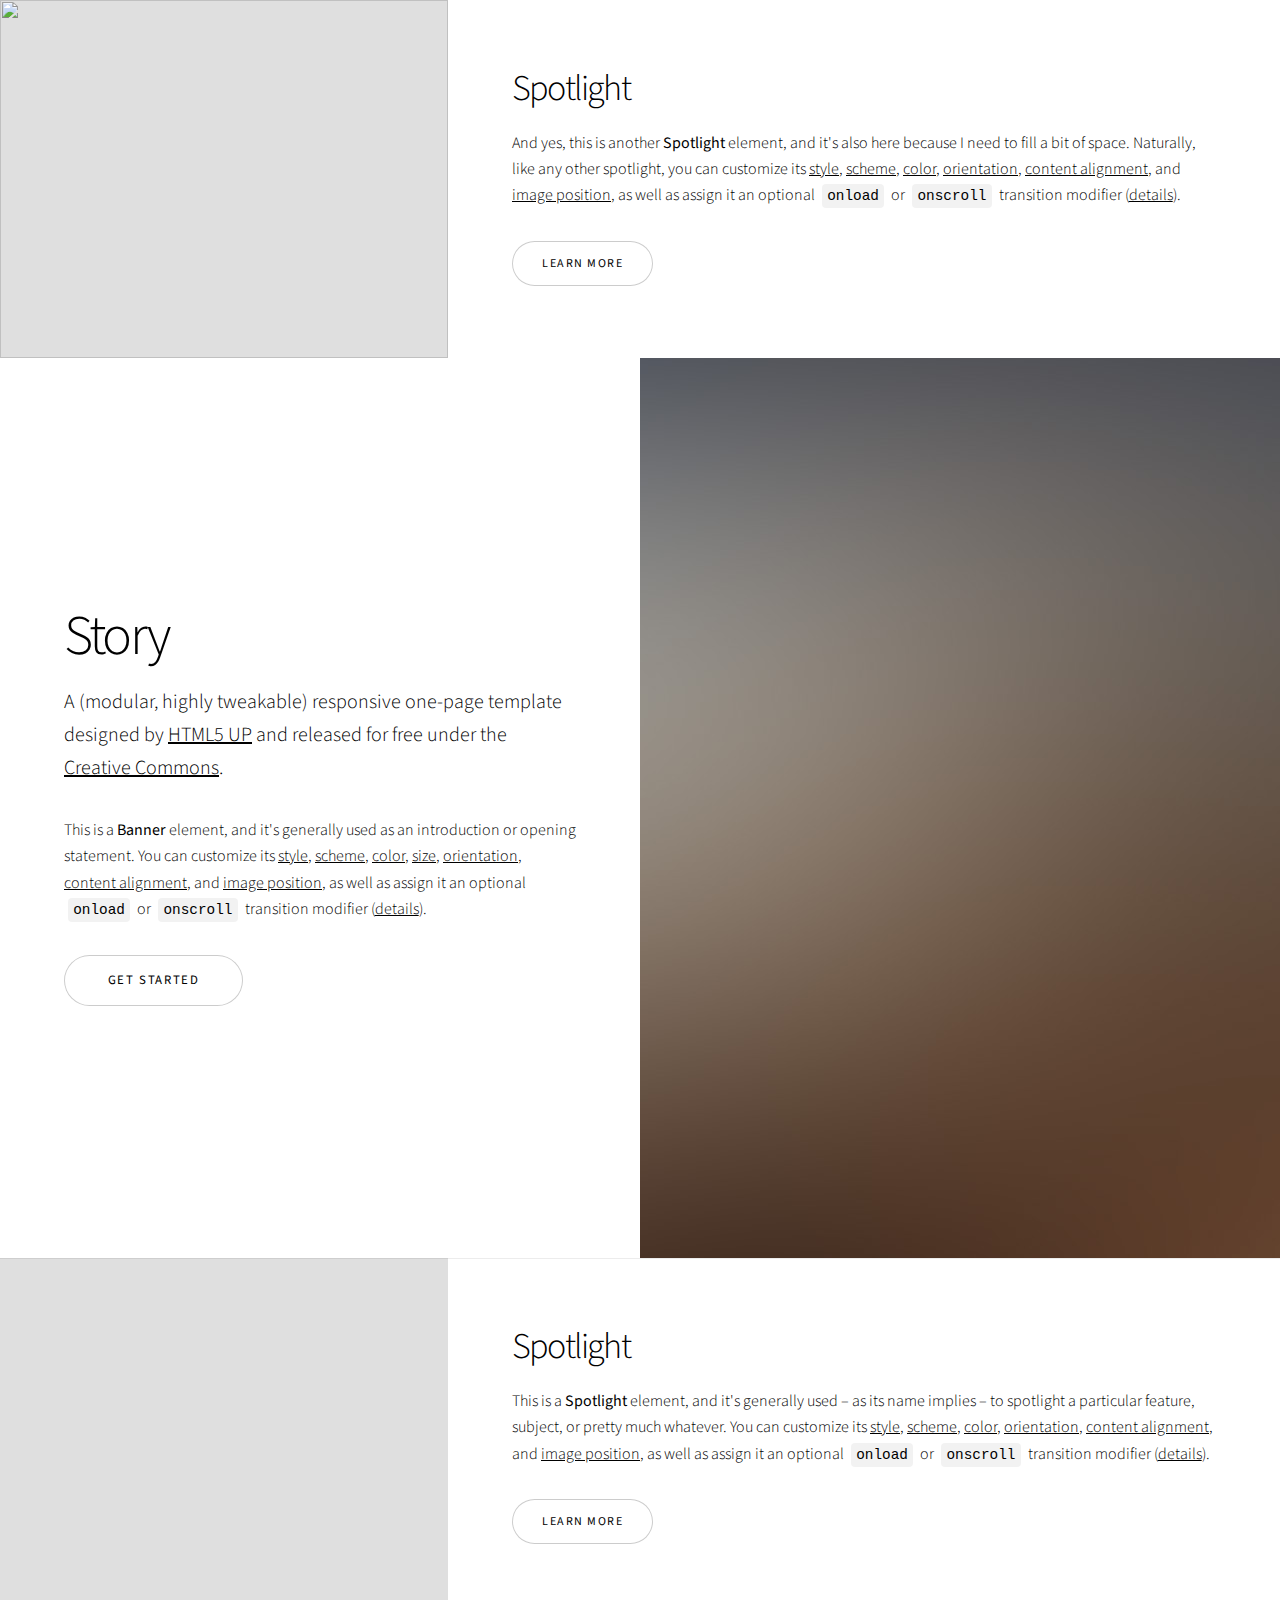
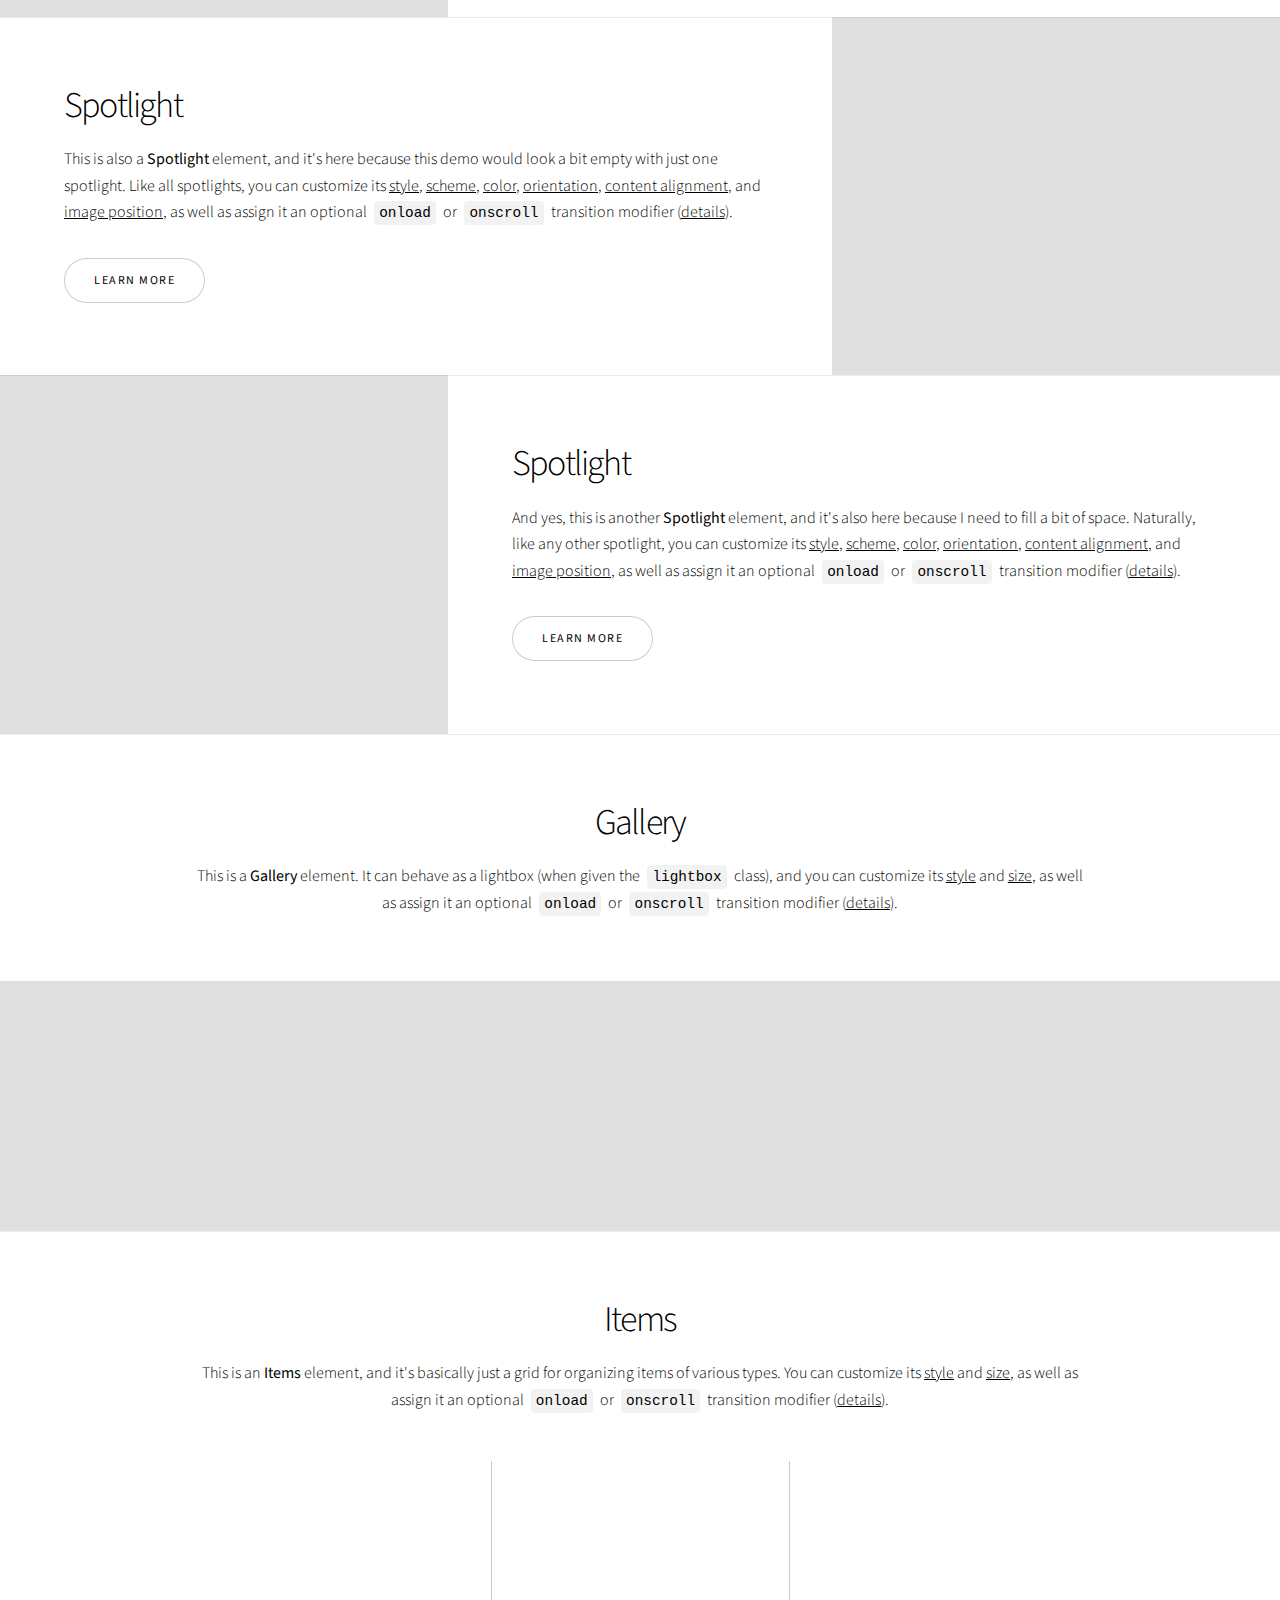
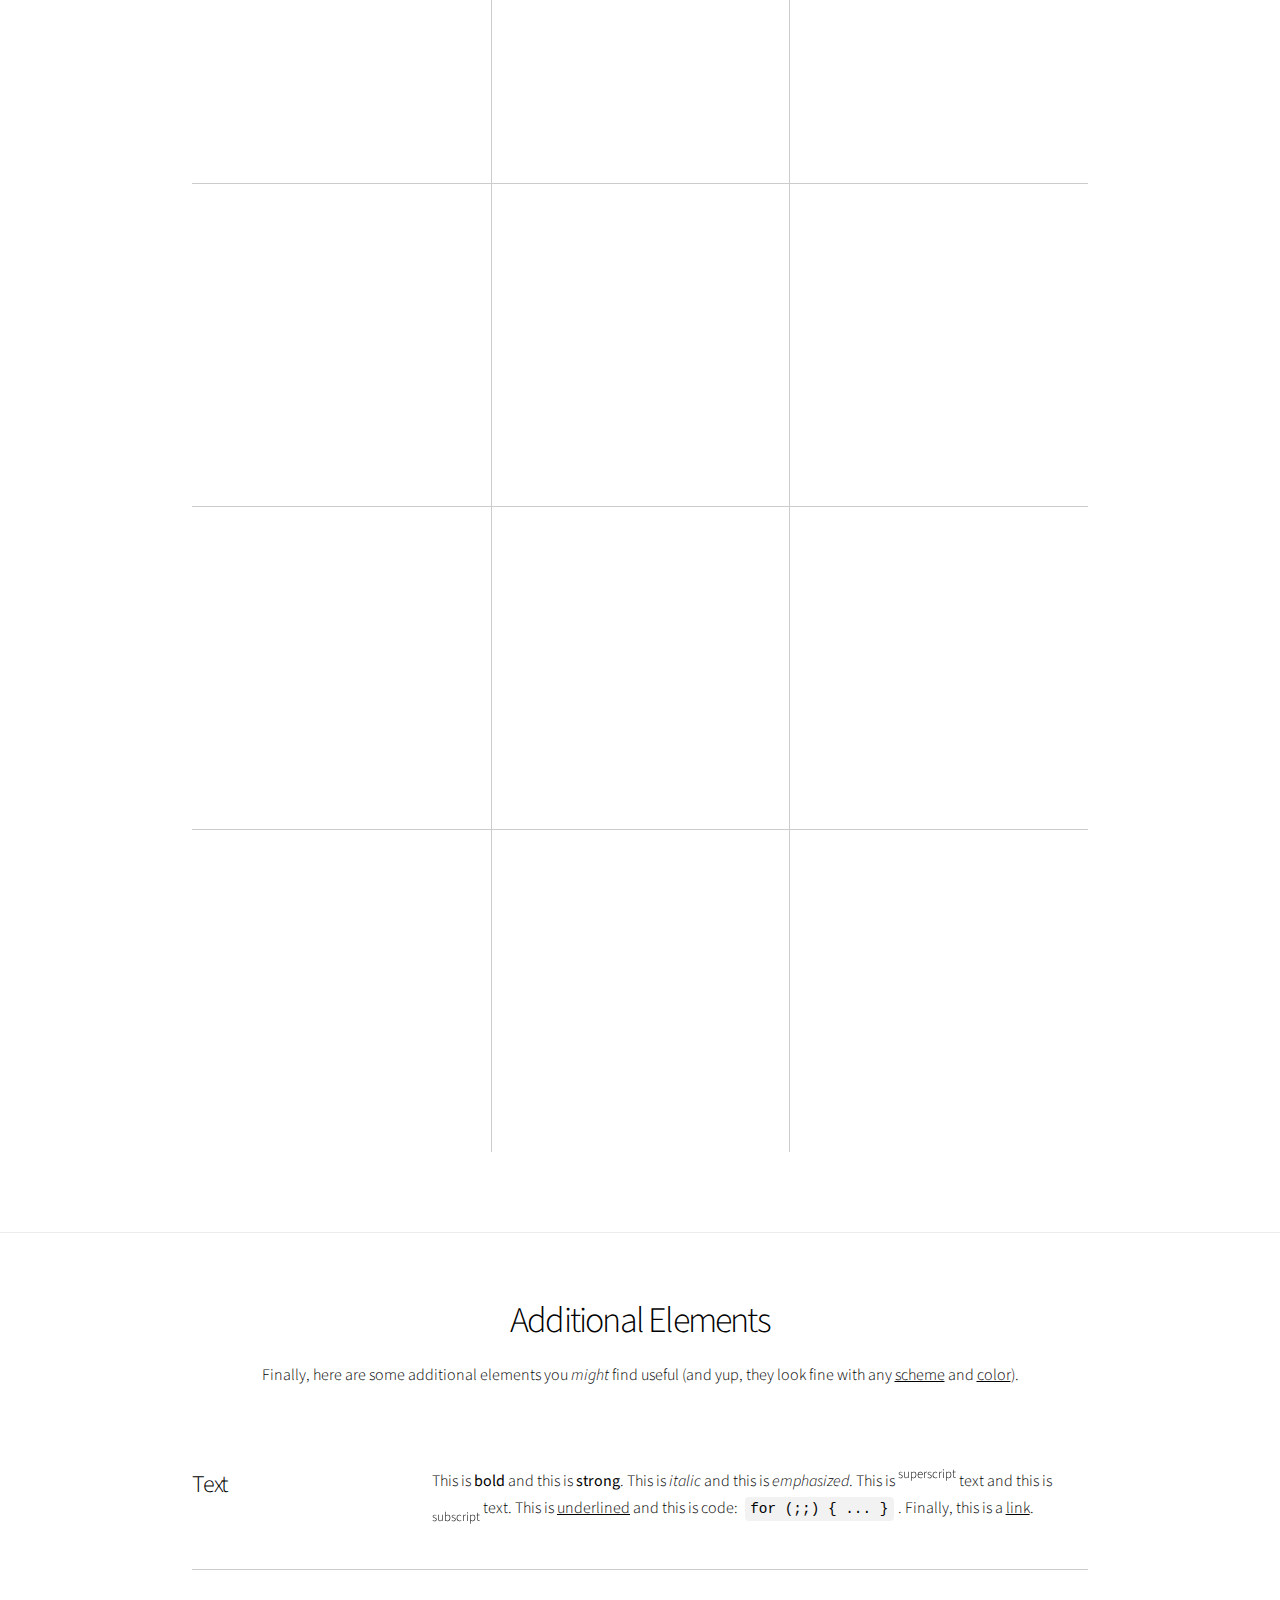
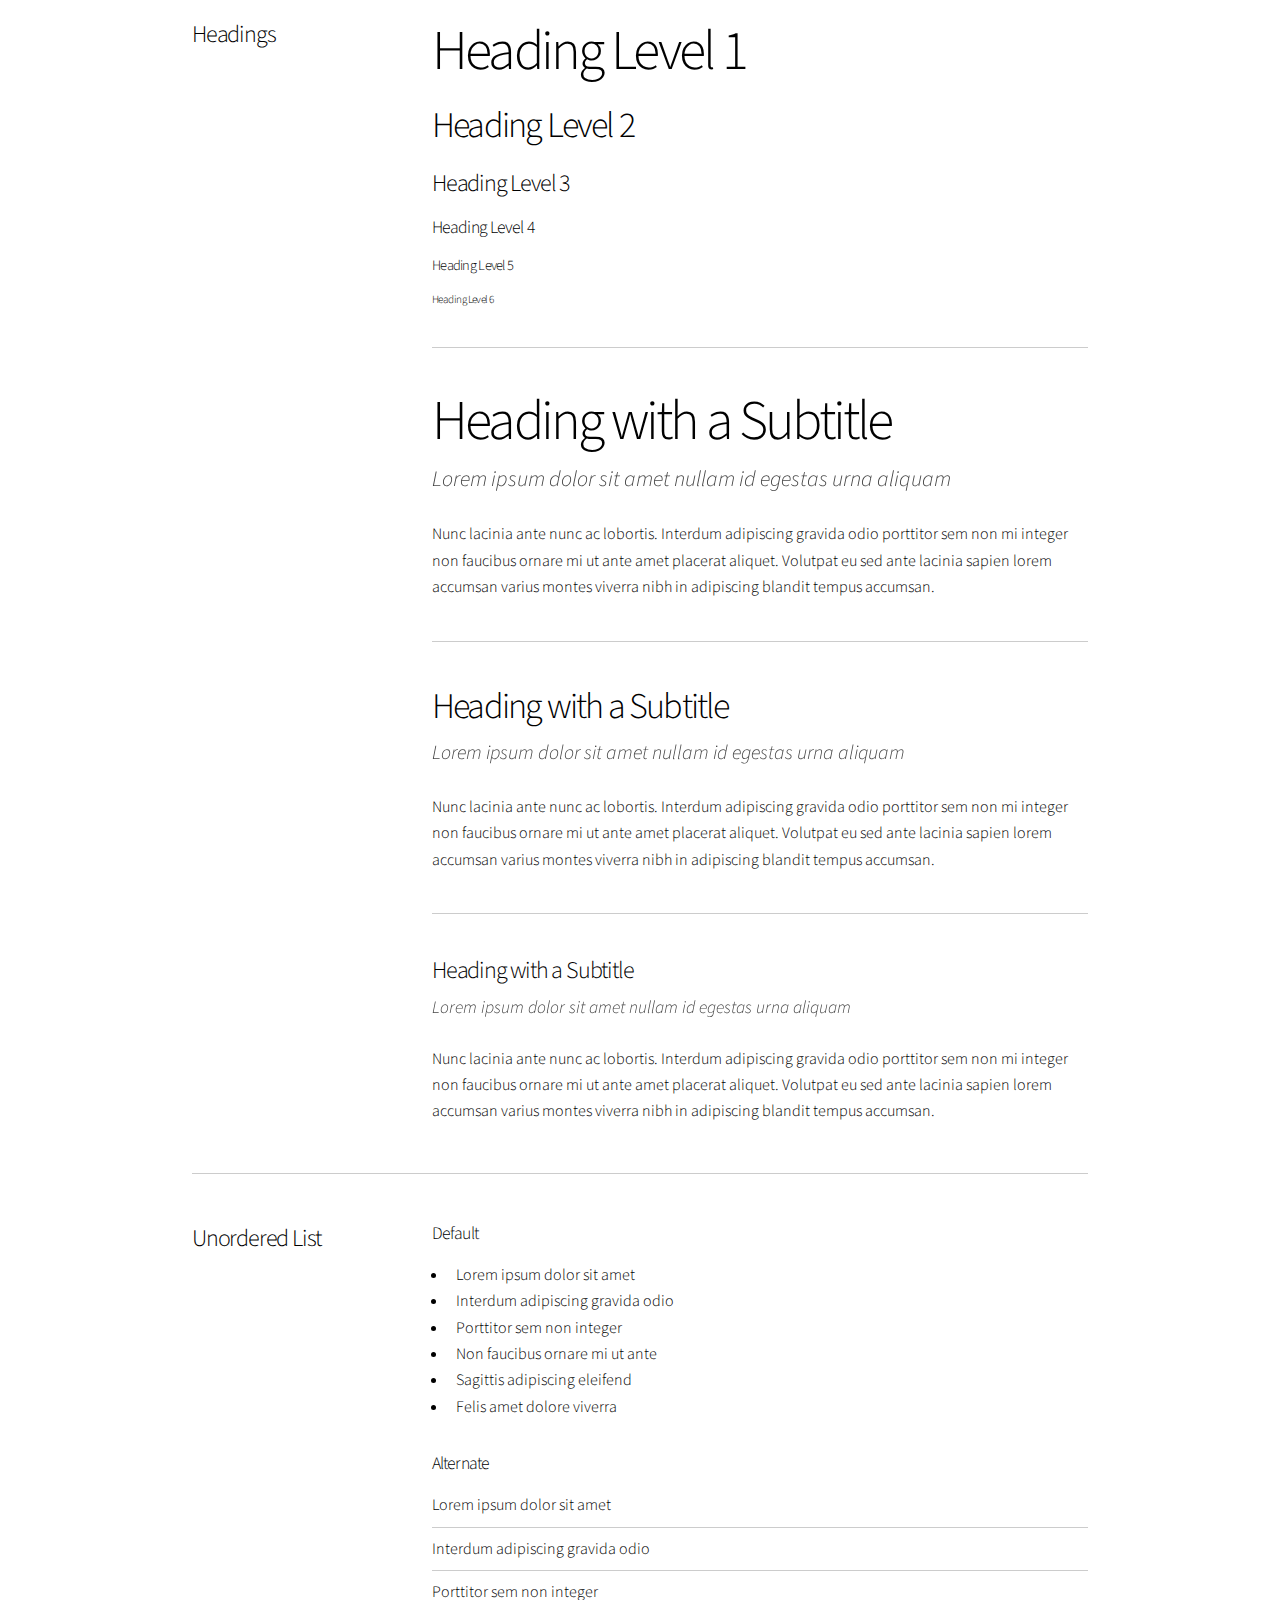
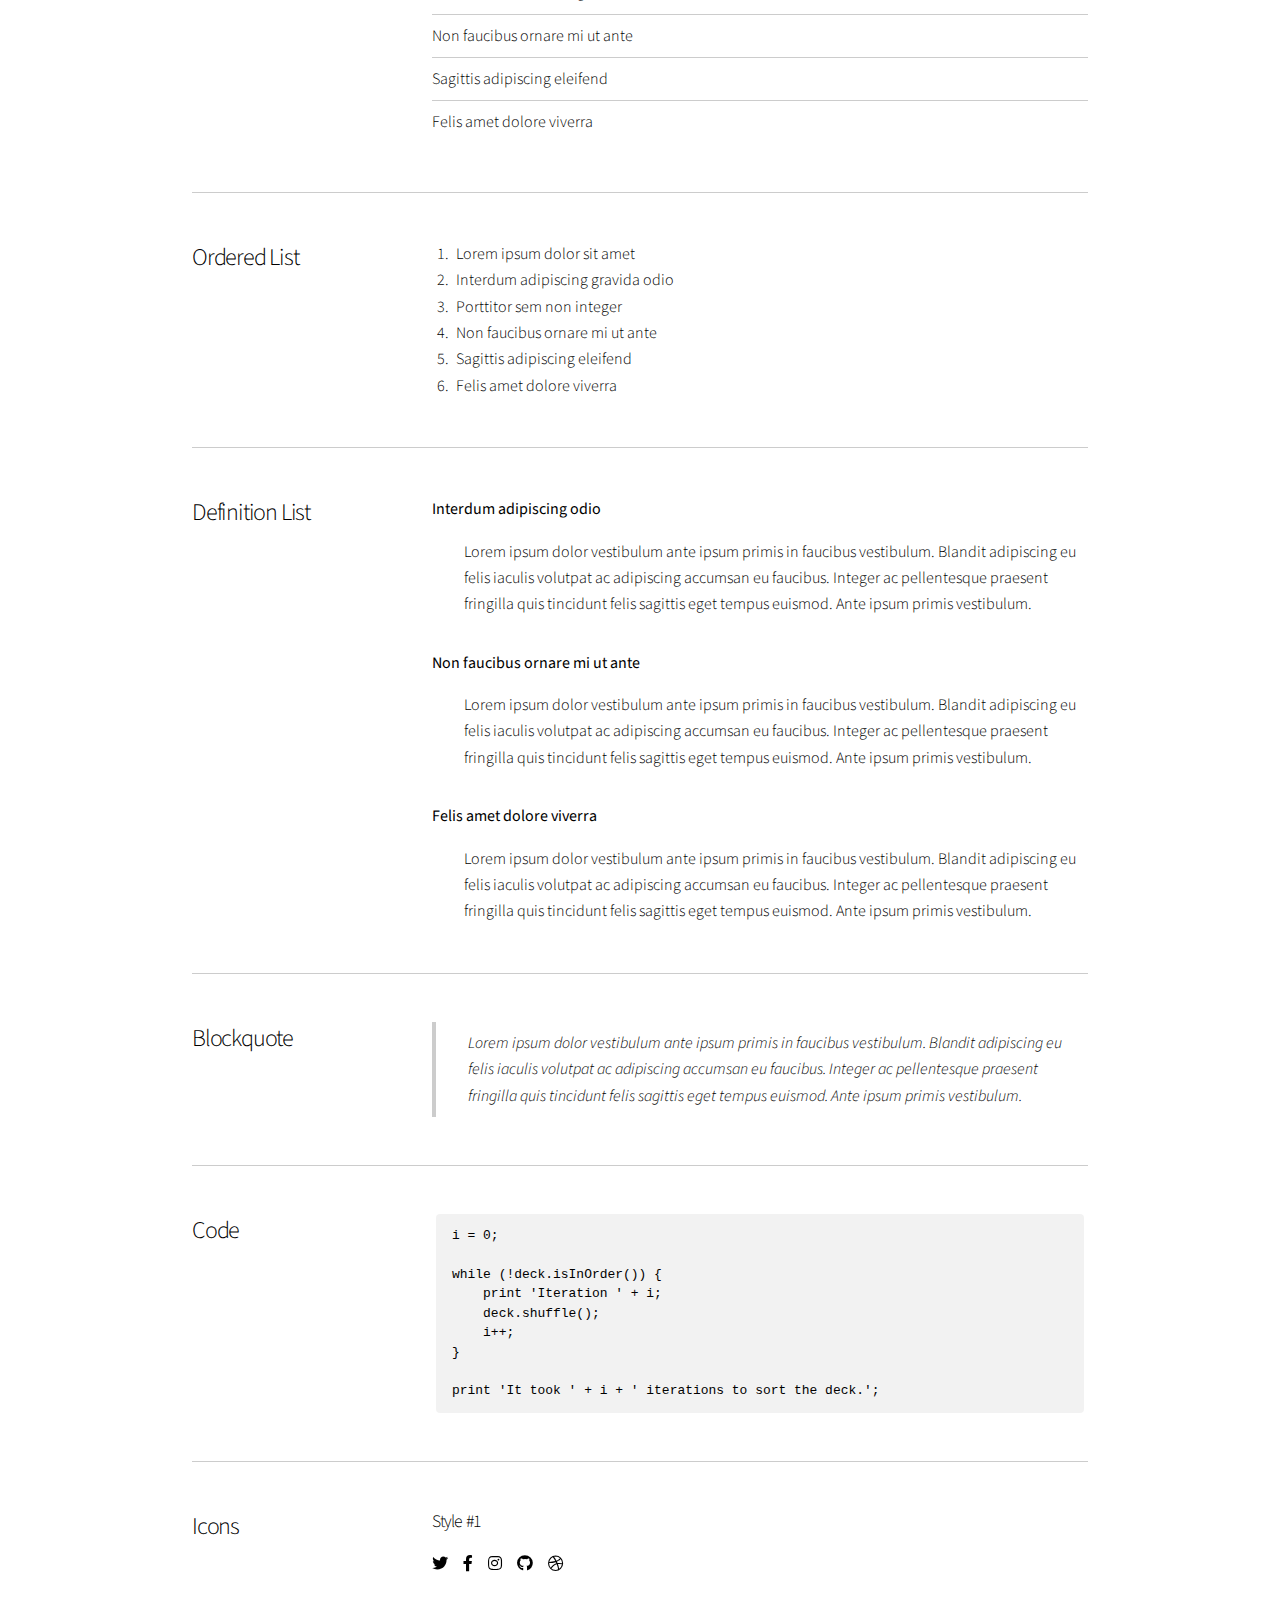
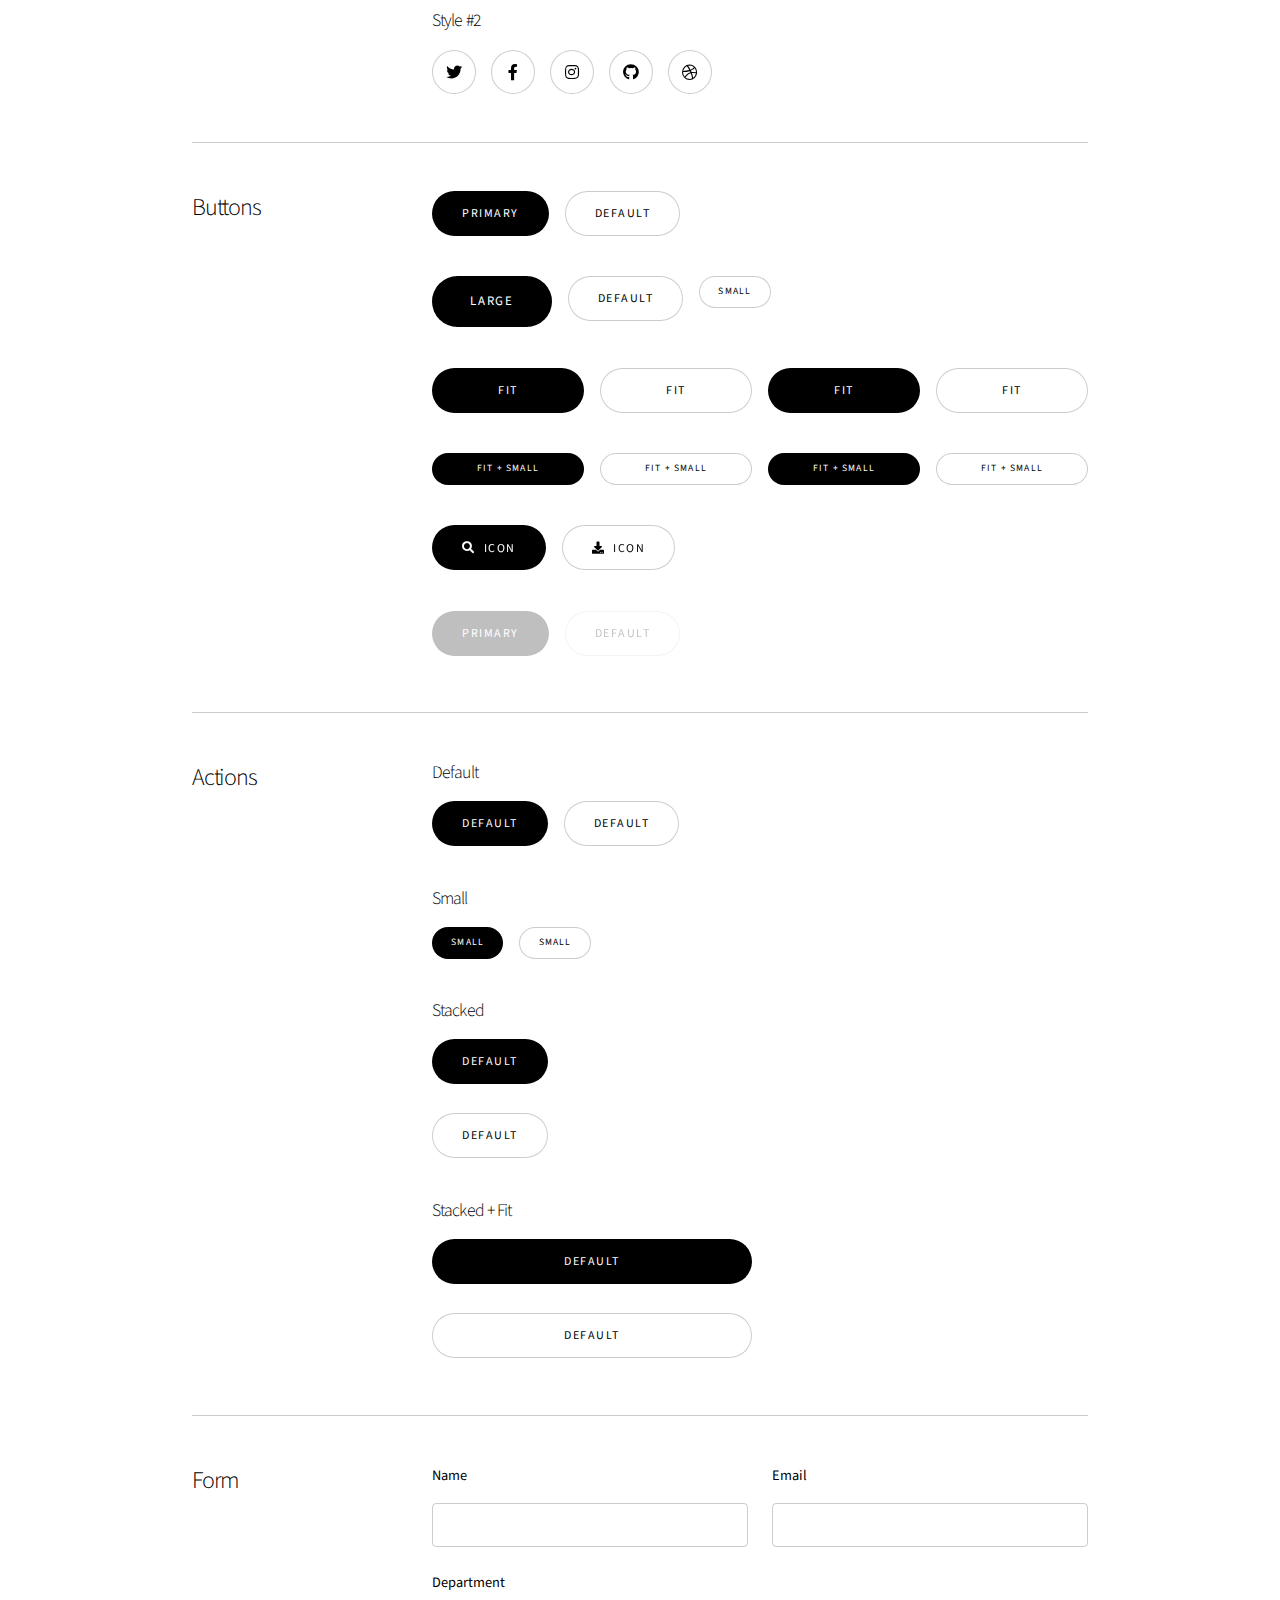
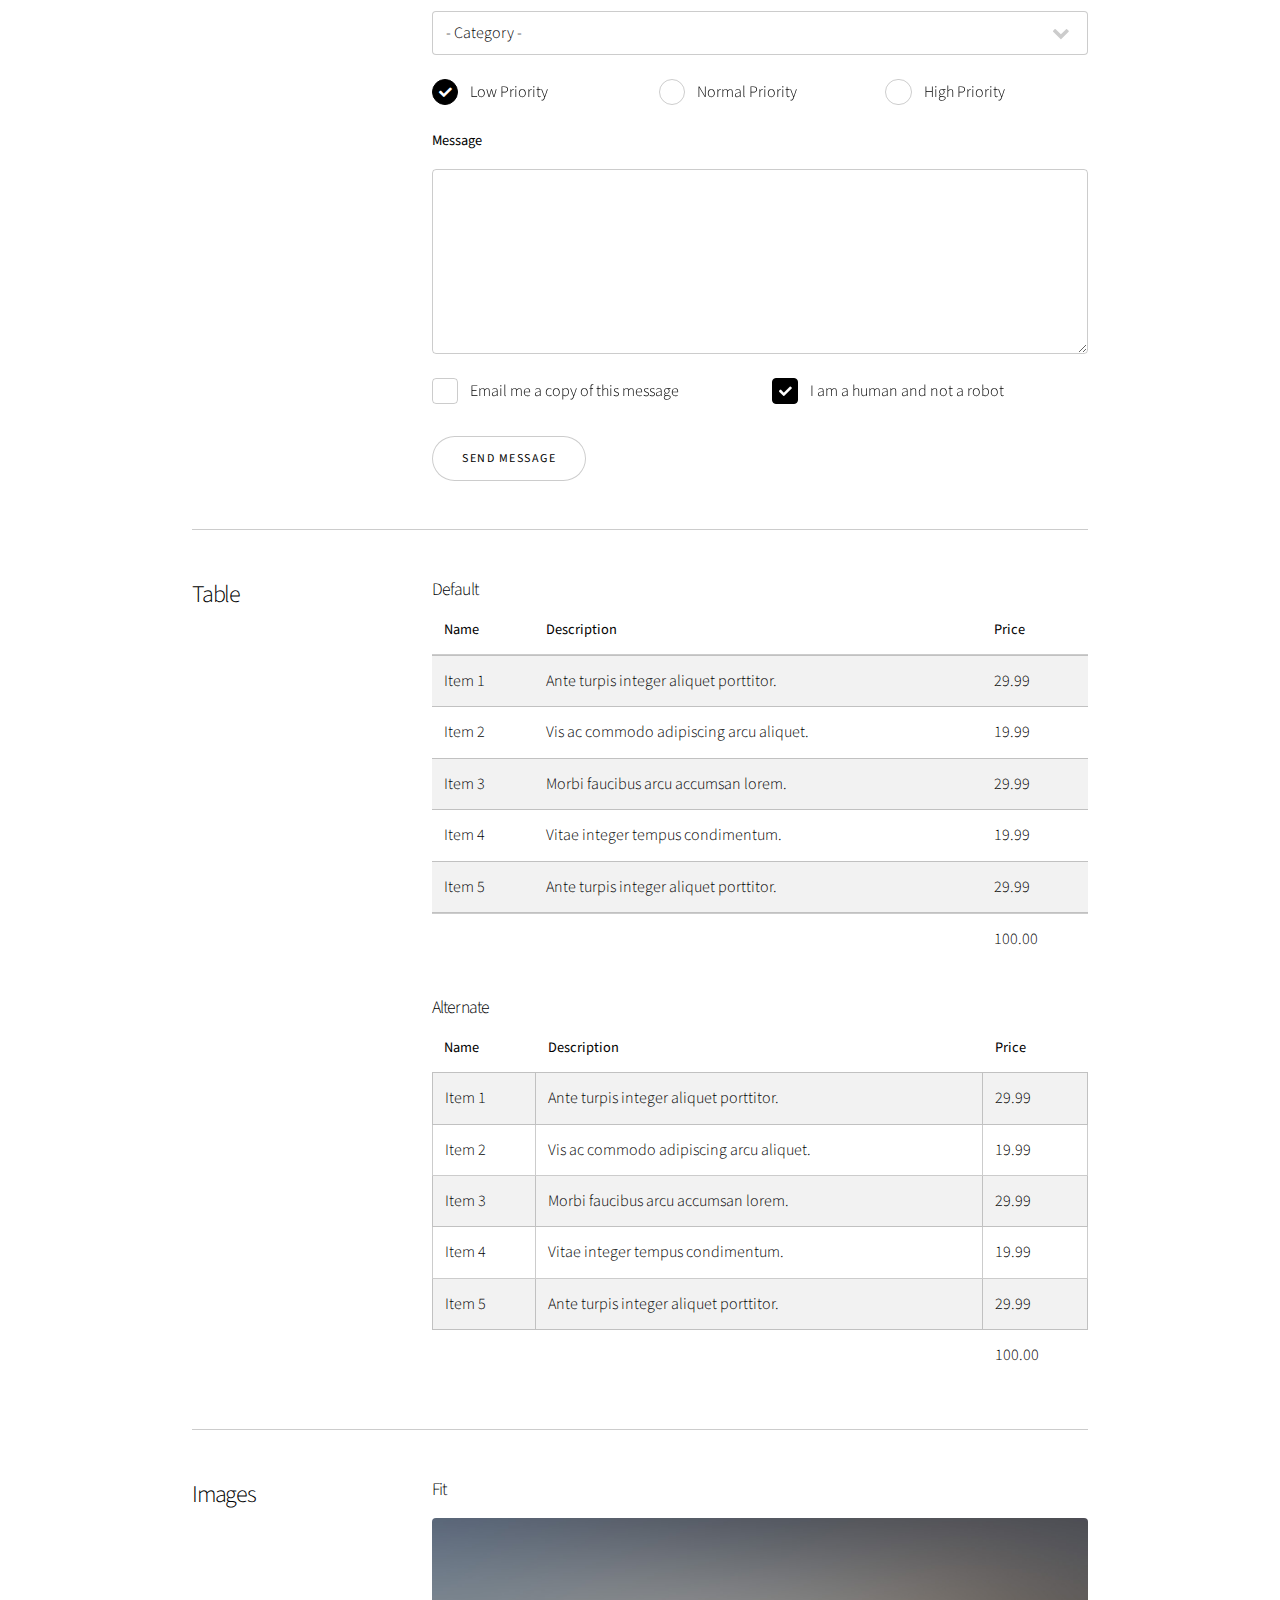
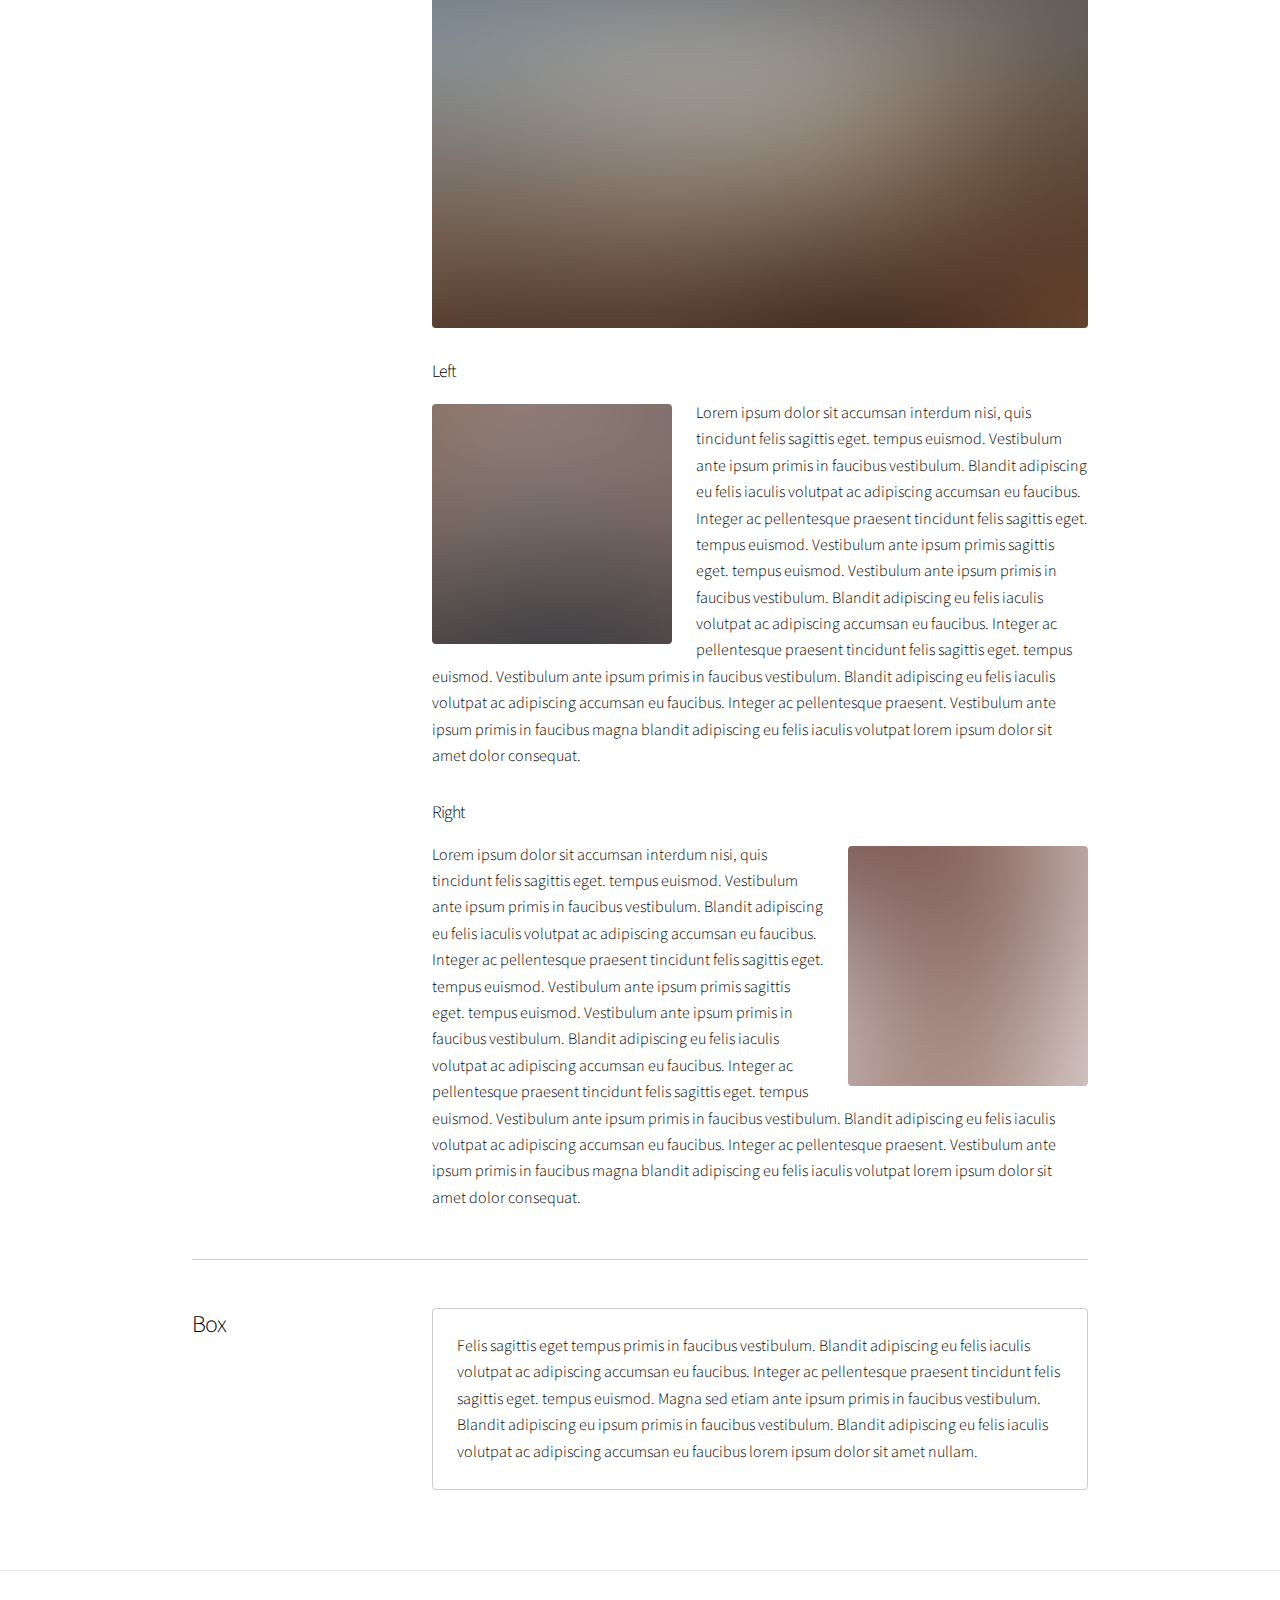
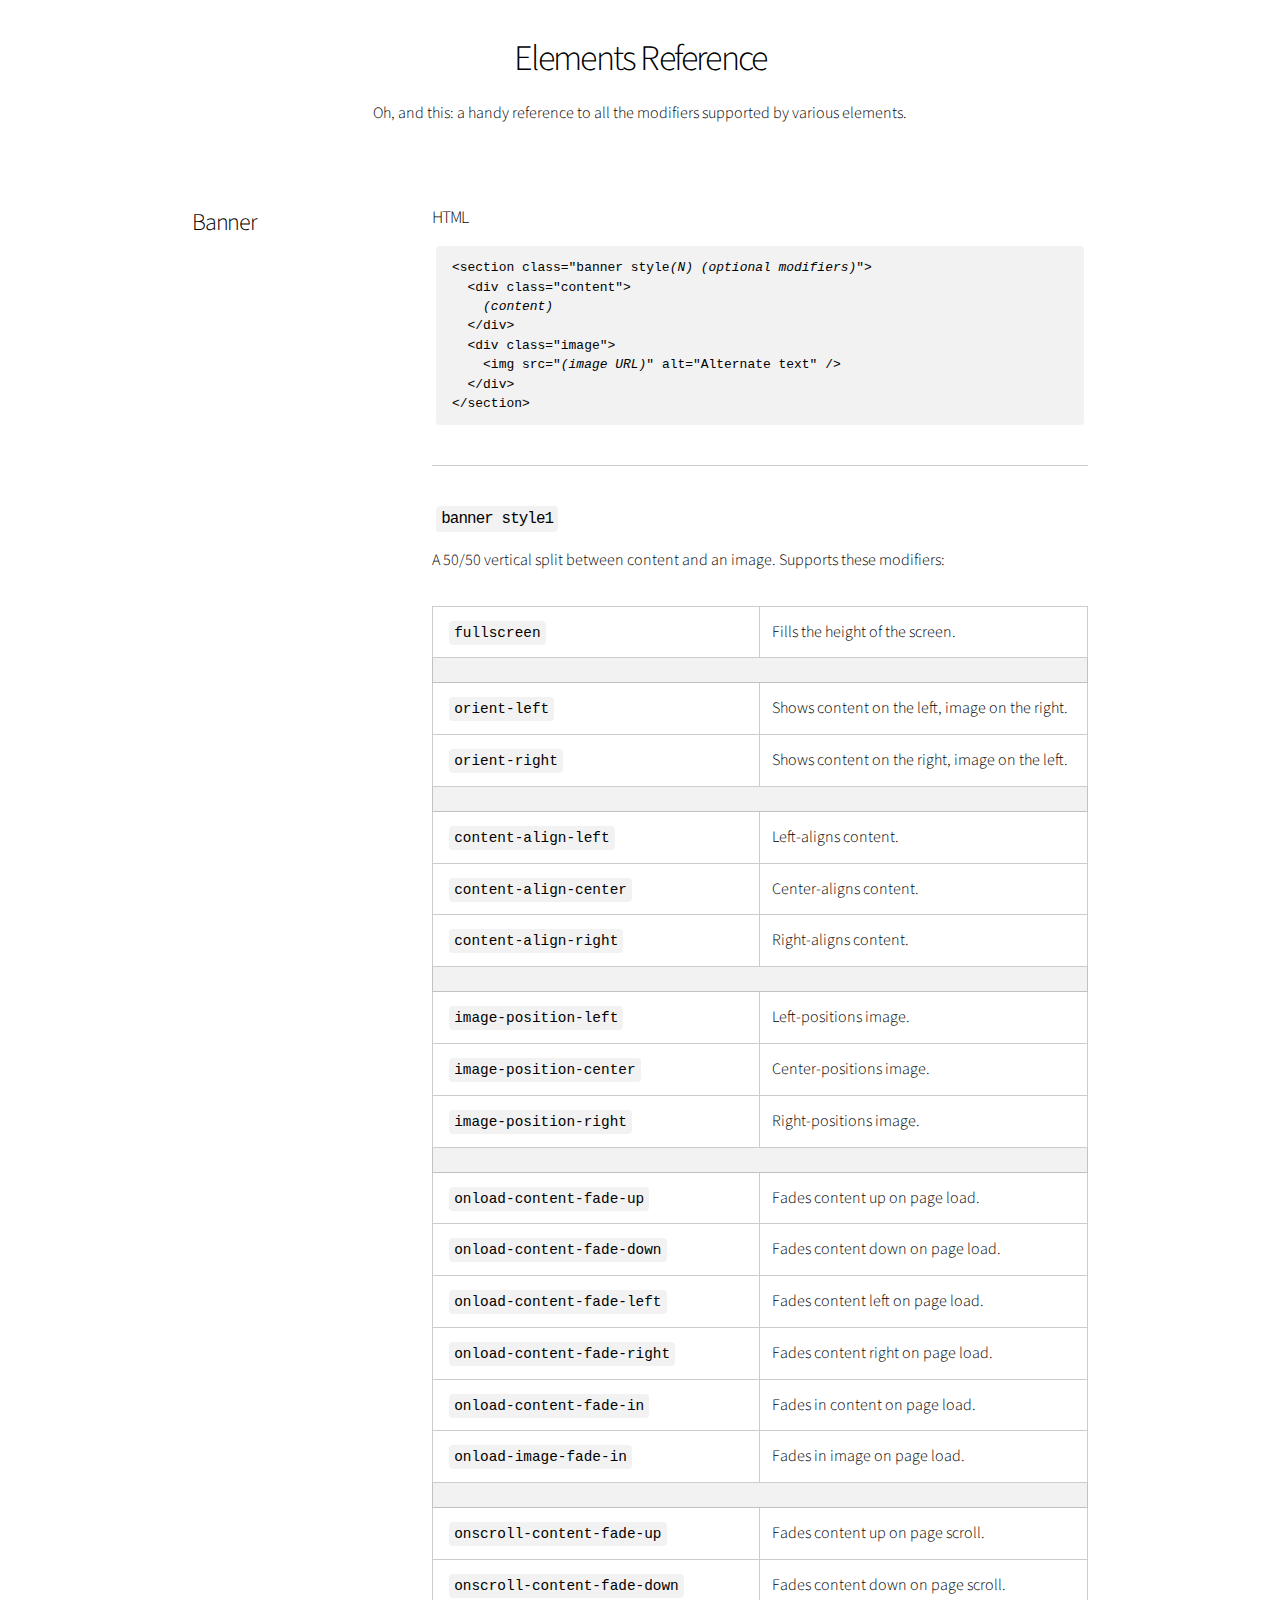
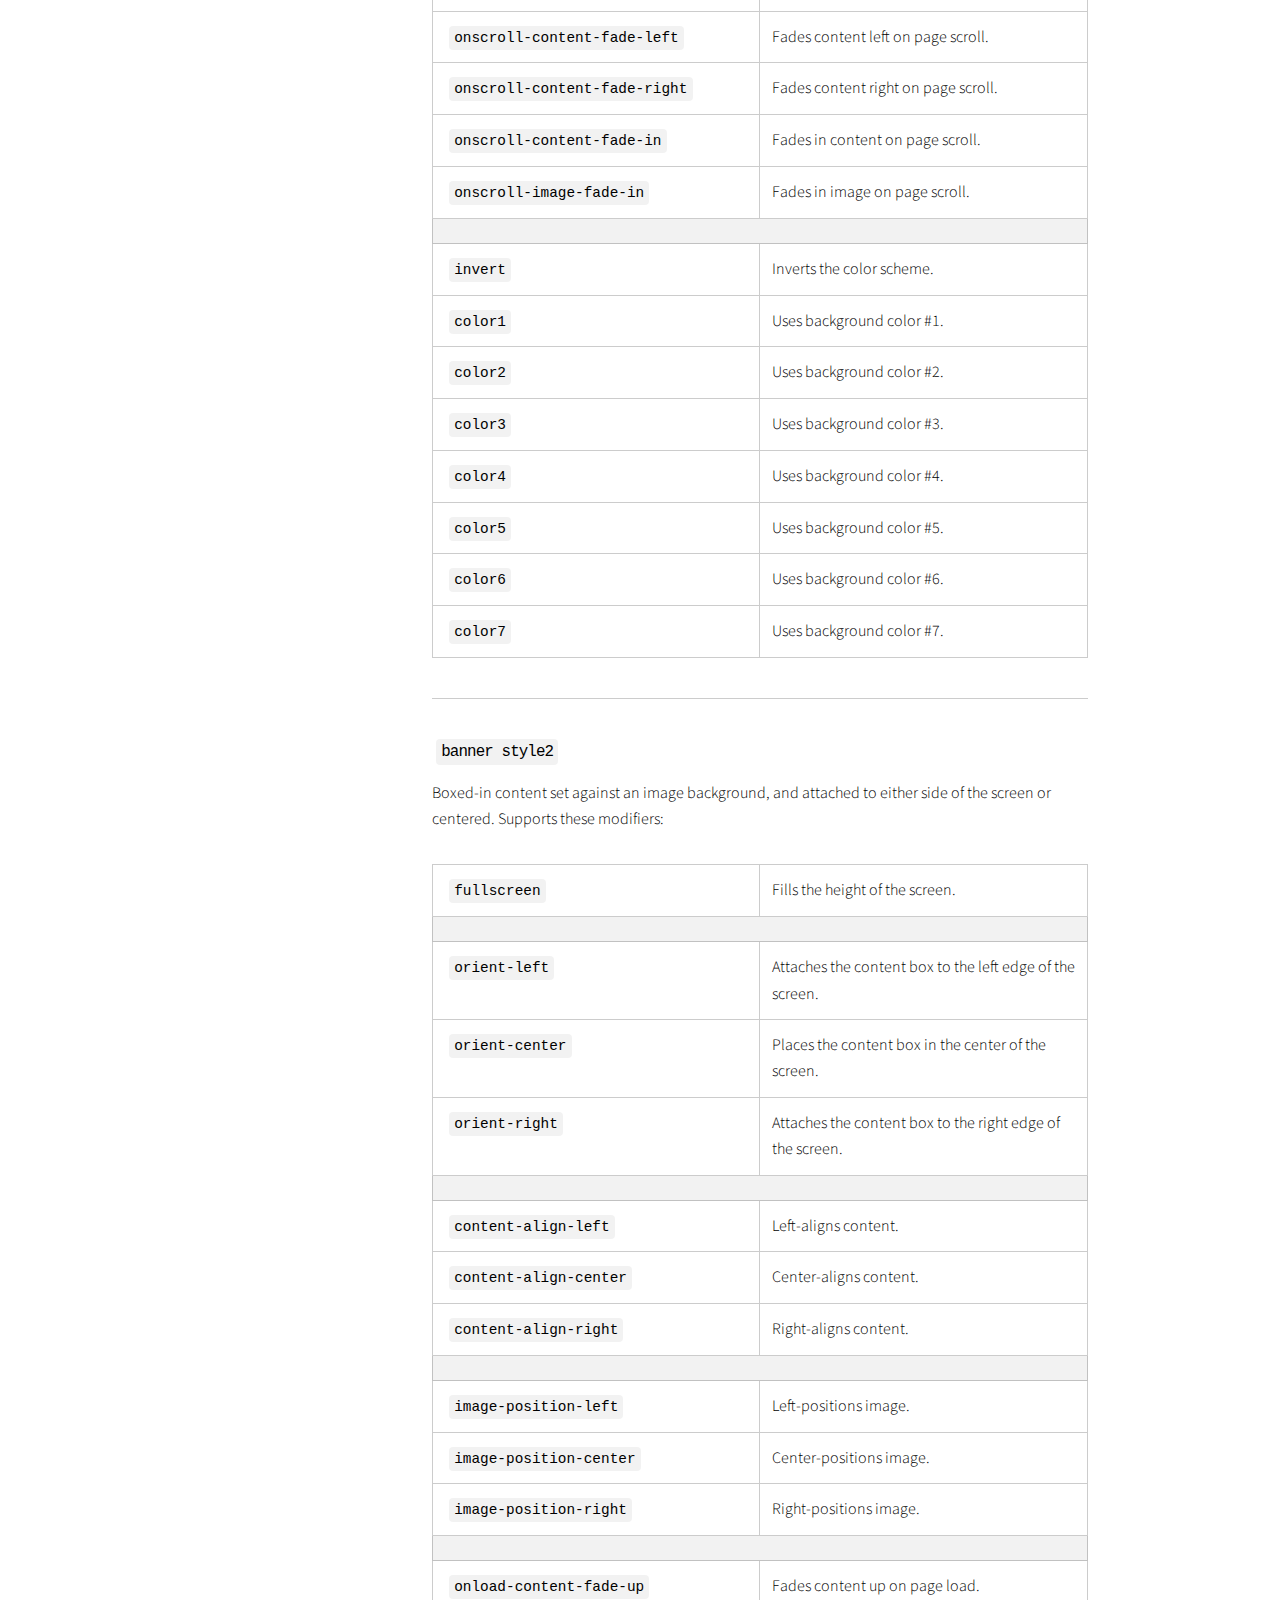
==== commit a1e8520b: "Using new Website template. Added urban heat islands at full screen, trying to get the video to load" ====
--- a/index-demo.html
+++ b/index-demo.html
@@ -15,6 +15,21 @@
 		<noscript><link rel="stylesheet" href="assets/css/noscript.css" /></noscript>
 	</head>
 	<body class="is-preload">
+
+	<!-- Spotlight -->
+	<section class="spotlight style1 orient-right content-align-left image-position-center onscroll-image-fade-in">
+		<div class="content">
+			<h2>Spotlight</h2>
+			<p>And yes, this is another <strong>Spotlight</strong> element, and it's also here because I need to fill a bit of space. Naturally, like any other spotlight, you can customize its <span class="demo-controls">appearance with a number of modifiers</span>, as well as assign it an optional <code>onload</code> or <code>onscroll</code> transition modifier (<a href="#reference-spotlight">details</a>).</p>
+			<ul class="actions stacked">
+				<li><a href="#" class="button">Learn More</a></li>
+			</ul>
+		</div>
+		<div class="image">
+			<img src="images/Headshot.jpg" alt="" />
+		</div>
+	</section>
+
 
 		<!-- Wrapper -->
 			<div id="wrapper" class="divided">
--- a/assets/css/main.css
+++ b/assets/css/main.css
@@ -1,10 +1,10 @@
 @import url(fontawesome-all.min.css);
 @import url("https://fonts.googleapis.com/css?family=Source+Sans+Pro:300,300i,400,400i");
 
-/*
-	Story by HTML5 UP
-	html5up.net | @ajlkn
-	Free for personal and commercial use under the CCA 3.0 license (html5up.net/license)
+/*
+	Story by HTML5 UP
+	html5up.net | @ajlkn
+	Free for personal and commercial use under the CCA 3.0 license (html5up.net/license)
 */
 
 html, body, div, span, applet, object,
@@ -2624,7 +2624,13 @@
 		box-shadow: inset 0 0 0 1px #47D3E5;
 		color: #47D3E5;
 	}
-
+/* iframe */
+iframe {
+	height: 100%;
+	width: 100%;
+	resize: both;
+	overflow: auto;
+}
 /* Image */
 
 	.image {
@@ -2640,8 +2646,8 @@
 		}
 
 		.image.left, .image.right {
-			width: 40%;
-			max-width: 10rem;
+			width: 50%;
+			max-width: 15rem;
 		}
 
 			.image.left img, .image.right img {
